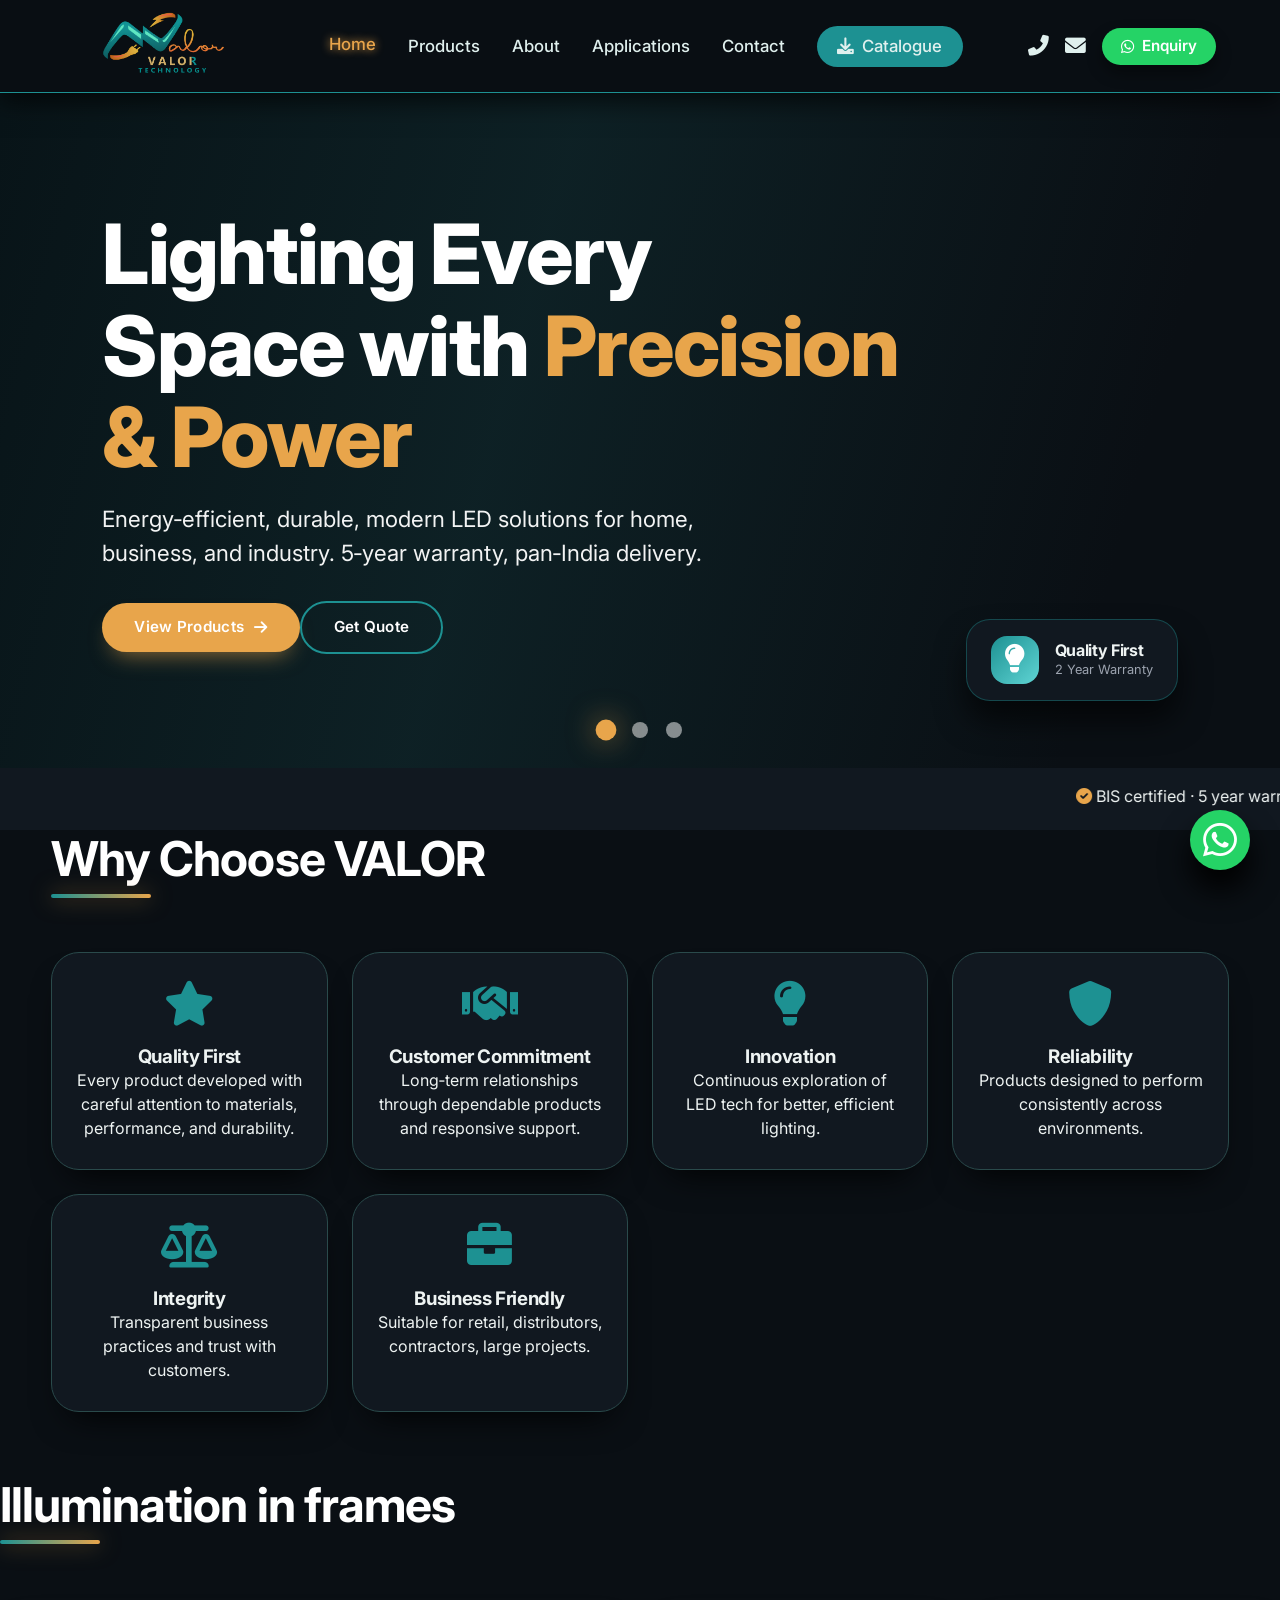
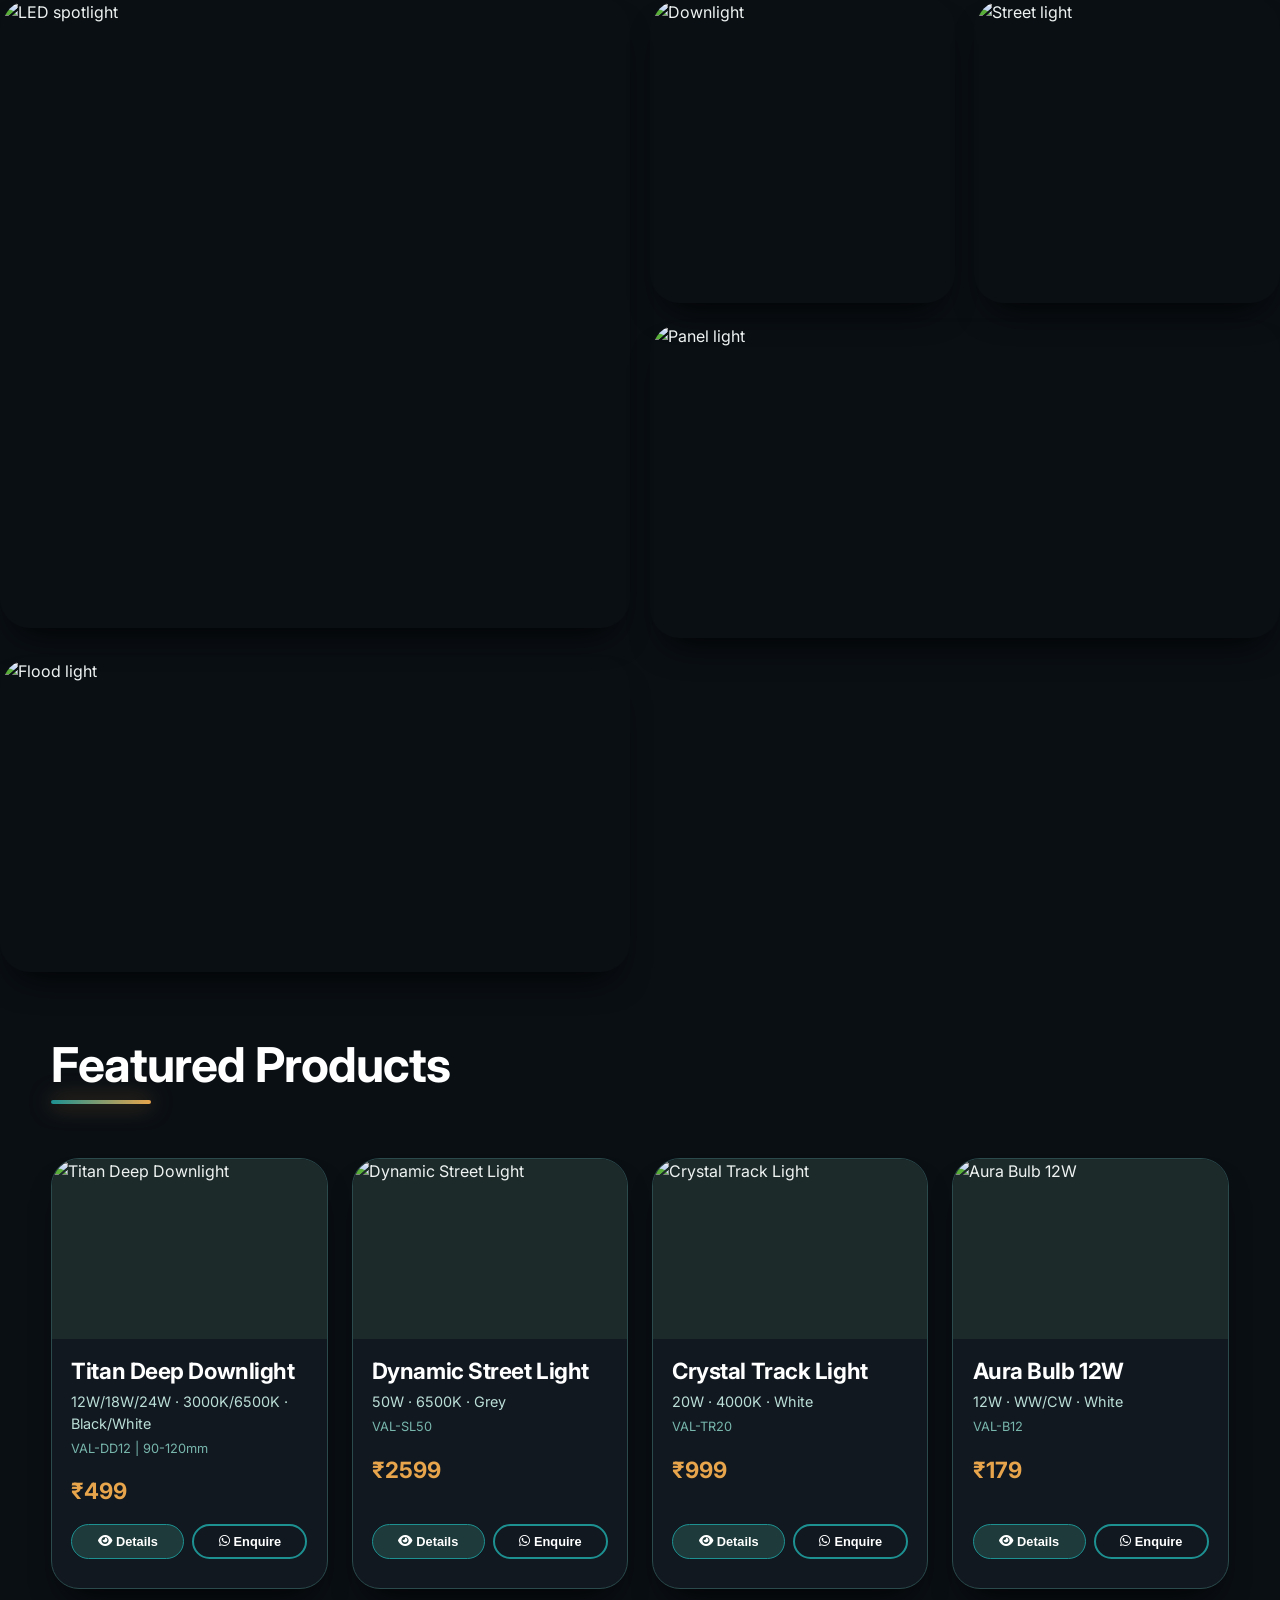
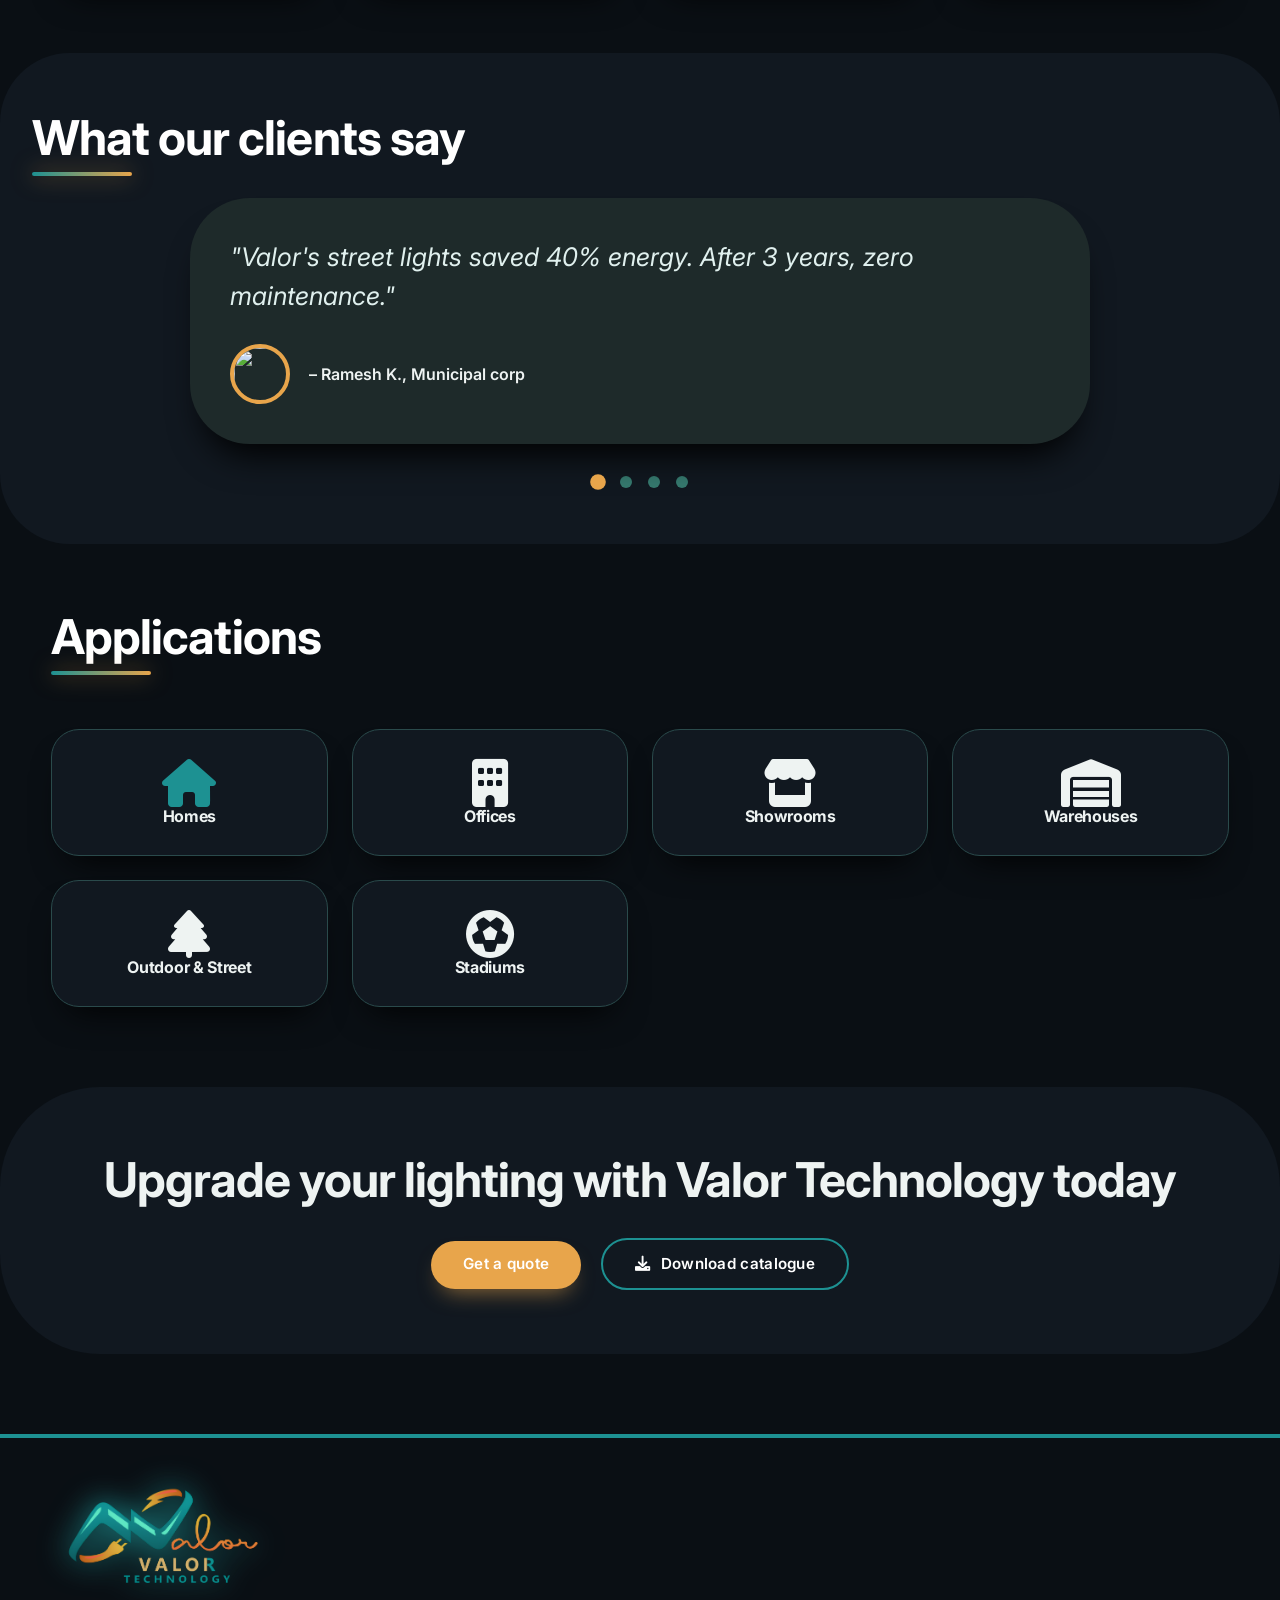
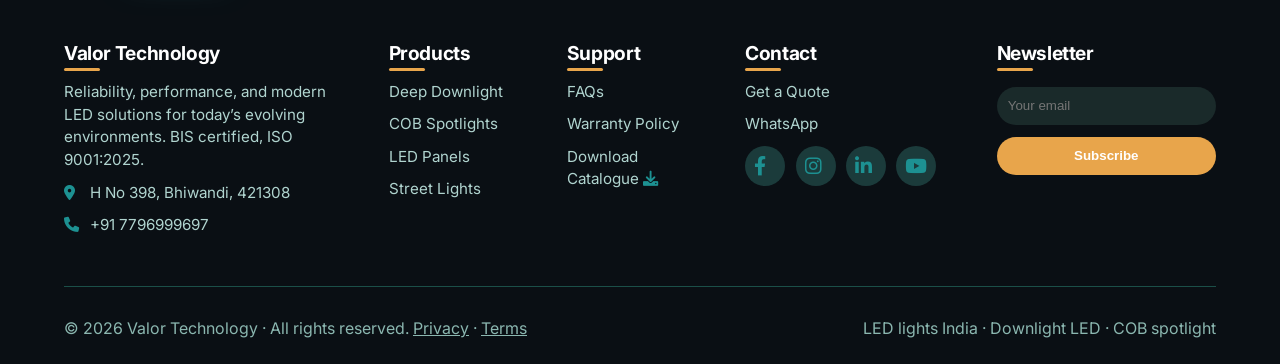
==== index.html @ fc02813a "done changes" ====
<!DOCTYPE html>
<html lang="en">

<head>
    <meta charset="UTF-8">
    <meta name="viewport" content="width=device-width, initial-scale=1.0, maximum-scale=5.0, user-scalable=yes">
    <title>Valor Technology · precision LED lighting</title>
    <meta name="description"
        content="Valor Technology – reliable LED lights for home, office & industry. BIS certified, 5‑year warranty. B2B supplier Bhiwandi.">
    <meta name="keywords"
        content="LED lights India, downlight LED, COB spotlight India, LED panel light, street light manufacturer, flood light outdoor, LED lighting supplier Bhiwandi">
    <meta name="author" content="Valor Technology">
    <!-- fonts & icons -->
    <link rel="preconnect" href="https://fonts.googleapis.com">
    <link rel="preconnect" href="https://fonts.gstatic.com" crossorigin>
    <link
        href="https://fonts.googleapis.com/css2?family=Inter:ital,opsz,wght@0,14..32,100..900;1,14..32,100..900&family=Syne:wght@400;500;600;700;800&display=swap"
        rel="stylesheet">
    <link rel="stylesheet" href="https://cdnjs.cloudflare.com/ajax/libs/font-awesome/6.0.0-beta3/css/all.min.css">
    <style>
        /* ----- RESET & VARIABLES ----- */
        * {
            margin: 0;
            padding: 0;
            box-sizing: border-box;
        }

        body {
            font-family: 'Inter', 'Syne', sans-serif;
            background-color: #0a0f14;
            color: #eef3f2;
            line-height: 1.5;
            overflow-x: hidden;
            scroll-behavior: smooth;
        }

        :root {
            --primary: #1d9192;
            --accent: #e8a54b;
            --bg-dark: #0a0f14;
            --card-bg: #111820;
            --card-bg-hover: #1e2630;
            --text-light: #eef3f2;
            --glow: 0 0 22px rgba(29, 145, 146, 0.5);
            --glow-orange: 0 0 22px rgba(232, 165, 75, 0.6);
            --transition: 0.3s cubic-bezier(0.2, 0.9, 0.3, 1.1);
            --shadow-lg: 0 20px 35px -18px black;
            --shadow-hover: 0 25px 40px -15px #000000cc;
        }

        .container {
            max-width: 1300px;
            margin: 0 auto;
            padding: 0 4%;
        }

        section {
            padding: 4rem 0;
        }

        h1,
        h2,
        h3,
        h4 {
            font-weight: 700;
            letter-spacing: -0.02em;
            line-height: 1.2;
        }

        .section-title {
            font-size: clamp(2rem, 4.5vw, 3rem);
            color: white;
            margin-bottom: 2rem;
            position: relative;
            display: inline-block;
        }

        .section-title:after {
            content: '';
            position: absolute;
            bottom: -10px;
            left: 0;
            width: 100px;
            height: 4px;
            background: linear-gradient(90deg, var(--primary), var(--accent));
            border-radius: 6px;
            box-shadow: var(--glow-orange);
        }

        .gradient-text {
            background: linear-gradient(135deg, var(--primary) 0%, var(--accent) 100%);
            -webkit-background-clip: text;
            -webkit-text-fill-color: transparent;
            background-clip: text;
        }

        .btn {
            display: inline-flex;
            align-items: center;
            gap: 10px;
            padding: 0.8rem 2rem;
            border-radius: 60px;
            font-weight: 600;
            text-decoration: none;
            transition: var(--transition);
            border: none;
            cursor: pointer;
            font-size: 0.95rem;
            letter-spacing: 0.3px;
        }

        .btn-primary {
            background: var(--accent);
            color: white;
            box-shadow: 0 12px 22px -10px rgba(232, 165, 75, 0.6);
        }

        .btn-primary:hover {
            background: #d68f36;
            transform: translateY(-5px) scale(1.03);
            box-shadow: 0 25px 30px -8px #e8a54b, 0 0 20px #e8a54b;
        }

        .btn-outline {
            background: transparent;
            border: 2px solid var(--primary);
            color: white;
        }

        .btn-outline:hover {
            background: var(--primary);
            color: #0a0f14;
            box-shadow: var(--glow), 0 0 20px var(--primary);
            transform: translateY(-4px) scale(1.02);
        }

        /* ----- NAVBAR (unchanged) ----- */
        .navbar {
            position: sticky;
            top: 0;
            z-index: 100;
            background: rgba(10, 15, 20, 0.97);
            backdrop-filter: blur(12px);
            padding: 0.7rem 5%;
            display: flex;
            align-items: center;
            justify-content: space-between;
            border-bottom: 1px solid #1d9192;
            box-shadow: 0 8px 25px rgba(0, 0, 0, 0.7);
            gap: 1rem;
            flex-wrap: wrap;
        }

        .logo {
            display: flex;
            align-items: center;
            gap: 10px;
            flex-shrink: 0;
        }

        .logo-icon {
            width: 48px;
            height: 48px;
            background: linear-gradient(145deg, var(--primary), #1d6b6b);
            border-radius: 16px;
            display: flex;
            align-items: center;
            justify-content: center;
            font-size: 2rem;
            color: white;
            box-shadow: 0 0 20px #1d9192;
            transition: 0.3s;
        }

        .logo:hover .logo-icon {
            transform: rotate(8deg) scale(1.05);
        }

        .nav-links {
            display: flex;
            gap: 2rem;
            align-items: center;
            flex-wrap: wrap;
        }

        .nav-links a {
            color: #e0f0ee;
            text-decoration: none;
            font-weight: 500;
            transition: 0.2s;
            font-size: 1.05rem;
            white-space: nowrap;
        }

        .nav-links a:hover,
        .nav-links a.active {
            color: var(--accent);
            text-shadow: 0 0 8px #e8a54b;
            transform: translateY(-2px);
        }

        .header-contact {
            display: flex;
            align-items: center;
            gap: 1rem;
        }

        .header-contact a {
            color: #e0f0ee;
            font-size: 1.3rem;
            transition: 0.2s;
            display: inline-flex;
            align-items: center;
            gap: 6px;
            text-decoration: none;
        }

        .header-contact a:hover {
            color: var(--accent);
            transform: scale(1.1);
        }

        .header-contact .wa-btn {
            background: #25D366;
            color: white;
            padding: 0.45rem 1.2rem;
            border-radius: 40px;
            font-size: 0.95rem;
            font-weight: 600;
            gap: 8px;
            box-shadow: 0 8px 15px rgba(0, 0, 0, 0.4);
        }

        .header-contact .wa-btn:hover {
            background: #20b359;
            transform: scale(1.05) translateY(-2px);
            box-shadow: 0 12px 20px #25D36680;
        }

        .mobile-menu {
            display: none;
            font-size: 2rem;
            cursor: pointer;
            color: white;
            transition: 0.2s;
            z-index: 110;
        }

        .mobile-menu:hover {
            color: var(--accent);
            transform: rotate(90deg);
        }

        .download-cat {
            background: var(--primary);
            color: #0a0f14;
            padding: 0.5rem 1.3rem;
            border-radius: 50px;
            font-weight: 600;
            display: inline-flex;
            align-items: center;
            gap: 8px;
            text-decoration: none;
            transition: 0.2s;
            font-size: 0.9rem;
        }

        .download-cat:hover {
            background: var(--accent);
            color: white;
            transform: translateY(-3px) scale(1.02);
            box-shadow: 0 10px 20px #e8a54b;
        }

        @media (max-width: 1100px) {

            .nav-links,
            .header-contact {
                display: none;
            }

            .mobile-menu {
                display: block;
            }

            .nav-links {
                position: fixed;
                top: 75px;
                left: 0;
                width: 100%;
                background: rgba(17, 24, 32, 0.98);
                backdrop-filter: blur(16px);
                flex-direction: column;
                align-items: flex-start;
                padding: 2rem 2rem;
                gap: 1.8rem;
                border-bottom: 2px solid var(--primary);
                box-shadow: 0 20px 30px rgba(0, 0, 0, 0.8);
                transform: translateY(-120%);
                transition: transform 0.4s cubic-bezier(0.2, 0.9, 0.3, 1);
                z-index: 1000;
                display: flex !important;
                visibility: hidden;
            }

            .nav-links.mobile-open {
                transform: translateY(0);
                visibility: visible;
            }

            .nav-links a {
                font-size: 1.4rem;
                font-weight: 600;
                padding: 0.5rem 0;
                width: 100%;
                border-bottom: 1px solid rgba(255, 255, 255, 0.1);
                color: white;
                letter-spacing: -0.01em;
            }

            .nav-links a:last-child {
                border-bottom: none;
            }

            .nav-links a:hover {
                color: var(--accent);
                transform: translateX(10px);
                border-bottom-color: var(--accent);
            }

            .nav-links .download-cat {
                background: var(--accent);
                color: #0a0f14;
                padding: 0.8rem 1.5rem;
                border-radius: 60px;
                font-size: 1.2rem;
                margin-top: 1rem;
                justify-content: center;
                border: none;
            }

            .nav-links .download-cat:hover {
                background: white;
                transform: scale(1.02) translateX(0);
            }

            .nav-links.mobile-open::before {
                content: '';
                position: fixed;
                top: 75px;
                left: 0;
                width: 100%;
                height: 100vh;
                background: rgba(0, 0, 0, 0.5);
                backdrop-filter: blur(3px);
                z-index: -1;
                pointer-events: none;
            }
        }

        /* ----- HERO CAROUSEL (unchanged) ----- */
        .hero-carousel {
            position: relative;
            width: 100%;
            height: 75vh;
            min-height: 550px;
            overflow: hidden;
        }

        .carousel-slide {
            position: absolute;
            inset: 0;
            opacity: 0;
            transition: opacity 1.2s cubic-bezier(0.4, 0, 0.2, 1);
            background-size: cover;
            background-position: center 30%;
            display: flex;
            align-items: center;
            padding: 0 8%;
        }

        .carousel-slide.active-slide {
            opacity: 1;
            z-index: 2;
        }

        .carousel-overlay {
            position: absolute;
            inset: 0;
            background: linear-gradient(105deg, rgba(8, 20, 24, 0.96) 0%, rgba(15, 40, 44, 0.7) 40%, transparent 85%);
            z-index: 1;
        }

        .carousel-content {
            position: relative;
            z-index: 3;
            max-width: 800px;
            color: white;
            animation: fadeUp 1s ease;
        }

        @keyframes fadeUp {
            0% {
                opacity: 0;
                transform: translateY(30px);
            }

            100% {
                opacity: 1;
                transform: translateY(0);
            }
        }

        .carousel-content h1 {
            font-size: clamp(2.8rem, 8vw, 5.2rem);
            font-weight: 800;
            line-height: 1.1;
            margin-bottom: 1.2rem;
        }

        .carousel-content h1 span {
            color: var(--accent);
        }

        .carousel-content p {
            font-size: clamp(1.1rem, 2.2vw, 1.4rem);
            opacity: 0.95;
            margin-bottom: 2rem;
            max-width: 600px;
        }

        .carousel-indicators {
            position: absolute;
            bottom: 30px;
            left: 50%;
            transform: translateX(-50%);
            z-index: 10;
            display: flex;
            gap: 18px;
        }

        .dot {
            width: 16px;
            height: 16px;
            background: rgba(255, 255, 255, 0.5);
            border-radius: 50%;
            cursor: pointer;
            transition: 0.2s;
        }

        .dot:hover {
            background: var(--primary);
            transform: scale(1.2);
        }

        .dot.active-dot {
            background: var(--accent);
            transform: scale(1.3);
            box-shadow: var(--glow-orange);
        }

        .floating-card {
            position: absolute;
            bottom: 10%;
            right: 8%;
            background: #111820;
            border: 1px solid rgba(29, 145, 146, 0.4);
            border-radius: 1.5rem;
            padding: 1rem 1.5rem;
            backdrop-filter: blur(8px);
            box-shadow: 0 20px 30px rgba(0, 0, 0, 0.6);
            z-index: 10;
            animation: float 6s ease-in-out infinite;
            display: flex;
            align-items: center;
            gap: 1rem;
        }

        .floating-card .card-icon {
            width: 3rem;
            height: 3rem;
            background: linear-gradient(to bottom right, #1d9192, #5fd4d4);
            border-radius: 1rem;
            display: flex;
            align-items: center;
            justify-content: center;
            font-size: 1.8rem;
            color: white;
        }

        .floating-card .card-text h4 {
            font-size: 1rem;
        }

        .floating-card .card-text p {
            font-size: 0.8rem;
            color: #9ca3af;
        }

        @keyframes float {

            0%,
            100% {
                transform: translateY(0);
            }

            50% {
                transform: translateY(-10px);
            }
        }

        @media (max-width: 768px) {
            .hero-carousel {
                height: 50vh;
                min-height: 400px;
            }

            .carousel-content h1 {
                font-size: clamp(2.2rem, 6vw, 3.2rem);
            }
        }

        @media (max-width: 480px) {
            .hero-carousel {
                height: 60vh;
                min-height: 400px;
            }

            .carousel-content {
                max-width: 100%;
            }

            .carousel-content p {
                font-size: 1rem;
            }

            .floating-card {
                display: none;
            }
        }

        /* ----- GALLERY SECTION (unchanged) ----- */
        .gallery-section {
            padding: 4rem 0;
        }

        .gallery-grid {
            display: grid;
            grid-template-columns: repeat(4, 1fr);
            gap: 1.2rem;
            margin-top: 2rem;
        }

        .gallery-item {
            border-radius: 30px;
            overflow: hidden;
            aspect-ratio: 1 / 1;
            box-shadow: var(--shadow-lg);
            transition: var(--transition);
            border: 2px solid transparent;
        }

        .gallery-item:hover {
            transform: scale(1.02);
            border-color: var(--primary);
            box-shadow: 0 0 30px var(--primary);
        }

        .gallery-item img {
            width: 100%;
            height: 100%;
            object-fit: cover;
            display: block;
            transition: transform 0.6s;
        }

        .gallery-item:hover img {
            transform: scale(1.1);
        }

        .gallery-item:nth-child(1) {
            grid-column: span 2;
            grid-row: span 2;
            aspect-ratio: 1/1;
        }

        .gallery-item:nth-child(2),
        .gallery-item:nth-child(3) {
            grid-column: span 1;
            grid-row: span 1;
        }

        .gallery-item:nth-child(4) {
            grid-column: span 2;
            grid-row: span 1;
            aspect-ratio: 2/1;
        }

        .gallery-item:nth-child(5) {
            grid-column: span 2;
            grid-row: span 1;
            aspect-ratio: 2/1;
        }

        @media (max-width: 768px) {
            .gallery-grid {
                grid-template-columns: repeat(2, 1fr);
                gap: 1rem;
            }

            .gallery-item {
                grid-column: span 1 !important;
                grid-row: span 1 !important;
                aspect-ratio: 1/1 !important;
            }
        }

        @media (max-width: 480px) {
            .gallery-grid {
                grid-template-columns: 1fr;
            }
        }

        /* ----- CARDS, PRODUCTS (enhanced) ----- */
        .grid-4 {
            display: grid;
            grid-template-columns: repeat(auto-fit, minmax(240px, 1fr));
            gap: 1.5rem;
            margin-top: 2rem;
        }

        .why-card,
        .app-card,
        .review-card {
            background: var(--card-bg);
            border-radius: 28px;
            padding: 1.8rem 1.5rem;
            transition: var(--transition);
            border: 1px solid #2a4a4b;
            box-shadow: var(--shadow-lg);
            backdrop-filter: blur(5px);
            text-align: center;
        }

        .why-card:hover,
        .app-card:hover,
        .review-card:hover {
            transform: translateY(-10px) scale(1.01);
            background: var(--card-bg-hover);
            box-shadow: 0 30px 45px -12px #1d9192cc, 0 0 0 2px var(--primary) inset, 0 0 30px #1d919240;
        }

        .why-card i {
            font-size: 2.8rem;
            color: var(--primary);
            margin-bottom: 1.2rem;
            transition: 0.3s;
        }

        .why-card:hover i {
            color: var(--accent);
            transform: scale(1.1);
        }

        .product-card {
            background: var(--card-bg);
            border-radius: 28px;
            overflow: hidden;
            transition: var(--transition);
            border: 1px solid #2a4a4b;
            box-shadow: var(--shadow-lg);
            display: flex;
            flex-direction: column;
        }

        .product-card:hover {
            transform: translateY(-10px) scale(1.02);
            background: var(--card-bg-hover);
            box-shadow: var(--shadow-hover), 0 0 0 2px var(--primary), 0 0 30px #1d9192;
        }

        .product-img {
            width: 100%;
            height: 180px;
            overflow: hidden;
            background: #1d2a2a;
        }

        .product-img img {
            width: 100%;
            height: 100%;
            object-fit: cover;
            transition: transform 0.6s;
        }

        .product-card:hover .product-img img {
            transform: scale(1.1);
        }

        .product-content {
            padding: 1.2rem 1.2rem 1.8rem;
            display: flex;
            flex-direction: column;
            flex: 1;
        }

        .product-content h3 {
            font-size: 1.4rem;
            margin-bottom: 0.4rem;
            color: white;
        }

        .product-specs {
            color: #bbded7;
            font-size: 0.9rem;
            margin-bottom: 0.3rem;
        }

        .product-code {
            font-size: 0.8rem;
            color: #78b6ac;
            margin-bottom: 0.4rem;
        }

        .price {
            font-weight: 700;
            color: var(--accent);
            font-size: 1.4rem;
            margin: 0.6rem 0 1rem;
        }

        .product-actions {
            display: flex;
            gap: 0.5rem;
            margin-top: auto;
        }

        .details-btn,
        .enquire-btn {
            flex: 1;
            padding: 0.5rem 0.2rem;
            border-radius: 40px;
            font-weight: 600;
            cursor: pointer;
            transition: 0.2s;
            border: none;
            font-size: 0.8rem;
            display: inline-flex;
            align-items: center;
            justify-content: center;
            gap: 4px;
        }

        .details-btn {
            background: #1e3a3a;
            color: white;
            border: 1px solid var(--primary);
        }

        .details-btn:hover {
            background: var(--primary);
            color: #0a0f14;
            transform: scale(1.02);
        }

        .enquire-btn {
            background: transparent;
            border: 2px solid var(--primary);
            color: white;
        }

        .enquire-btn:hover {
            background: var(--primary);
            color: #0a0f14;
            transform: scale(1.02);
        }

        .badge {
            background: #1d3d3d;
            color: white;
            display: inline-block;
            padding: 0.2rem 0.8rem;
            border-radius: 60px;
            font-size: 0.7rem;
            margin-right: 0.3rem;
        }

        .filter-bar {
            display: flex;
            flex-wrap: wrap;
            gap: 0.8rem;
            margin-bottom: 2.5rem;
        }

        .filter-btn {
            background: #1e3a3a;
            border: none;
            color: white;
            padding: 0.5rem 1.6rem;
            border-radius: 60px;
            font-weight: 500;
            cursor: pointer;
            transition: 0.2s;
            font-size: 0.9rem;
        }

        .filter-btn.active,
        .filter-btn:hover {
            background: var(--primary);
            color: #0a0f14;
            transform: translateY(-2px);
            box-shadow: 0 8px 12px #00000050;
        }

        .reviews-section {
            background: #111820;
            border-radius: 70px;
            padding: 3.5rem 2rem;
            margin: 4rem 0;
        }

        .review-carousel {
            max-width: 900px;
            margin: 0 auto;
            position: relative;
        }

        .review-slide {
            display: none;
            background: #1e2a2a;
            border-radius: 60px;
            padding: 2.5rem;
            box-shadow: 0 25px 35px -15px black;
        }

        .review-slide.active-review {
            display: block;
            animation: fadeReview 0.6s;
        }

        @keyframes fadeReview {
            0% {
                opacity: 0;
                transform: scale(0.98);
            }

            100% {
                opacity: 1;
                transform: scale(1);
            }
        }

        .review-text {
            font-size: clamp(1.1rem, 3.5vw, 1.6rem);
            font-style: italic;
            margin-bottom: 1.8rem;
            color: #e0f0ee;
        }

        .reviewer {
            display: flex;
            align-items: center;
            gap: 1.2rem;
            font-weight: 600;
        }

        .reviewer img {
            width: 60px;
            height: 60px;
            border-radius: 50%;
            object-fit: cover;
            border: 4px solid var(--accent);
        }

        .review-dots {
            display: flex;
            gap: 16px;
            justify-content: center;
            margin-top: 2rem;
        }

        .review-dot {
            width: 12px;
            height: 12px;
            background: #367a6f;
            border-radius: 50%;
            cursor: pointer;
            transition: 0.2s;
        }

        .review-dot:hover {
            background: var(--primary);
            transform: scale(1.2);
        }

        .review-dot.active-review-dot {
            background: var(--accent);
            transform: scale(1.3);
        }

        /* ----- REDESIGNED CONTACT PAGE ----- */
        .contact-grid {
            display: grid;
            grid-template-columns: 1fr 1fr;
            gap: 2rem;
            background: linear-gradient(145deg, #111820, #0f151c);
            border-radius: 50px;
            padding: 2.5rem;
            margin-top: 2rem;
            box-shadow: 0 30px 40px -15px black, 0 0 0 1px rgba(29, 145, 146, 0.3);
            border: 1px solid #1d9192;
        }

        .contact-left,
        .contact-right {
            display: flex;
            flex-direction: column;
            gap: 1.5rem;
        }

        .info-modern {
            background: rgba(26, 37, 37, 0.7);
            backdrop-filter: blur(8px);
            border-radius: 36px;
            padding: 1.8rem;
            border: 1px solid #2a4a4b;
            box-shadow: 0 15px 25px -10px black;
            transition: 0.3s;
        }

        .info-modern:hover {
            border-color: var(--accent);
            transform: translateY(-5px);
        }

        .info-modern h3 {
            color: var(--primary);
            font-size: 1.6rem;
            margin-bottom: 1.2rem;
            display: flex;
            align-items: center;
            gap: 0.5rem;
        }

        .info-modern h3 i {
            color: var(--accent);
            font-size: 1.8rem;
        }

        .info-line-modern {
            display: flex;
            align-items: center;
            gap: 0.8rem;
            margin: 1rem 0;
            font-size: 1rem;
            color: #d0e6e2;
        }

        .info-line-modern i {
            width: 36px;
            height: 36px;
            background: #1b3b3b;
            border-radius: 50%;
            display: inline-flex;
            align-items: center;
            justify-content: center;
            color: var(--accent);
            font-size: 1.2rem;
        }

        .business-hours-modern {
            background: rgba(26, 37, 37, 0.7);
            backdrop-filter: blur(8px);
            border-radius: 36px;
            padding: 1.5rem 1.8rem;
            border: 1px solid #2a4a4b;
        }

        .business-hours-modern h4 {
            color: var(--primary);
            margin-bottom: 0.8rem;
            font-size: 1.4rem;
        }

        .map-container-modern {
            border-radius: 36px;
            overflow: hidden;
            height: 220px;
            border: 3px solid var(--primary);
            box-shadow: 0 15px 25px black;
        }

        .map-container-modern iframe {
            width: 100%;
            height: 100%;
            border: 0;
        }

        .social-modern {
            display: flex;
            gap: 0.8rem;
            margin-top: 0.5rem;
            flex-wrap: wrap;
        }

        .social-modern a {
            background: #1b3b3b;
            width: 48px;
            height: 48px;
            border-radius: 50%;
            display: inline-flex;
            align-items: center;
            justify-content: center;
            color: white;
            font-size: 1.5rem;
            transition: 0.3s;
            border: 1px solid transparent;
        }

        .social-modern a:hover {
            background: var(--accent);
            transform: translateY(-6px) rotate(8deg);
            border-color: white;
        }

        .contact-form-modern {
            background: rgba(26, 37, 37, 0.7);
            backdrop-filter: blur(8px);
            border-radius: 36px;
            padding: 2rem;
            border: 1px solid #2a4a4b;
            box-shadow: 0 15px 25px -10px black;
        }

        .contact-form-modern h3 {
            color: var(--accent);
            font-size: 1.8rem;
            margin-bottom: 1.5rem;
        }

        .input-group {
            position: relative;
            margin-bottom: 1.2rem;
        }

        .input-group i {
            position: absolute;
            left: 18px;
            top: 50%;
            transform: translateY(-50%);
            color: var(--primary);
            font-size: 1.1rem;
        }

        .contact-form-modern input,
        .contact-form-modern textarea {
            width: 100%;
            padding: 1rem 1.2rem 1rem 2.8rem;
            border-radius: 60px;
            border: none;
            background: #1a2a2a;
            color: white;
            font-size: 0.95rem;
            transition: 0.2s;
            border: 1px solid transparent;
        }

        .contact-form-modern textarea {
            padding-left: 2.8rem;
            border-radius: 36px;
            resize: vertical;
        }

        .contact-form-modern input:focus,
        .contact-form-modern textarea:focus {
            outline: none;
            border-color: var(--accent);
            background: #233a3a;
            box-shadow: 0 0 15px #e8a54b80;
        }

        .contact-form-modern button {
            background: linear-gradient(145deg, var(--accent), #d68f36);
            color: white;
            border: none;
            padding: 1rem 2rem;
            border-radius: 60px;
            font-weight: 700;
            font-size: 1.1rem;
            cursor: pointer;
            transition: 0.3s;
            width: 100%;
            display: flex;
            align-items: center;
            justify-content: center;
            gap: 10px;
        }

        .contact-form-modern button:hover {
            transform: translateY(-3px) scale(1.02);
            box-shadow: 0 15px 25px #e8a54b;
        }

        @media (max-width: 768px) {
            .contact-grid {
                grid-template-columns: 1fr;
                padding: 1.8rem;
            }
        }

        /* ----- FOOTER (unchanged) ----- */
        .footer {
            background: #0a0f14;
            padding: 3rem 5% 1.5rem;
            margin-top: 4rem;
            border-top: 4px solid var(--primary);
        }

        .footer-logo-row {
            text-align: left;
            margin-bottom: 2.5rem;
        }

        .footer-logo-row img {
            max-width: 200px;
            height: auto;
            filter: drop-shadow(0 0 15px var(--primary));
            transition: 0.3s;
        }

        .footer-logo-row img:hover {
            transform: scale(1.02);
            filter: drop-shadow(0 0 20px var(--accent));
        }

        .footer-grid {
            display: grid;
            grid-template-columns: 2fr 1fr 1fr 1.5fr 1.5fr;
            gap: 2rem;
            margin-bottom: 2.5rem;
        }

        @media (max-width:1200px) {
            .footer-grid {
                grid-template-columns: repeat(3, 1fr);
            }
        }

        @media (max-width:800px) {
            .footer-grid {
                grid-template-columns: repeat(2, 1fr);
            }
        }

        @media (max-width:480px) {
            .footer-grid {
                grid-template-columns: 1fr;
            }
        }

        .footer-col h4 {
            color: white;
            margin-bottom: 1rem;
            font-size: 1.2rem;
            position: relative;
            display: inline-block;
        }

        .footer-col h4::after {
            content: '';
            position: absolute;
            bottom: -6px;
            left: 0;
            width: 36px;
            height: 3px;
            background: var(--accent);
            border-radius: 3px;
        }

        .footer-col p,
        .footer-col a {
            color: #b0d4cf;
            text-decoration: none;
            display: block;
            margin-bottom: 0.6rem;
            transition: 0.2s;
            font-size: 0.95rem;
        }

        .footer-col a:hover {
            color: var(--accent);
            transform: translateX(6px);
        }

        .footer-col i {
            color: var(--primary);
            width: 22px;
        }

        .social-links a {
            background: #1b3b3b;
            width: 40px;
            height: 40px;
            border-radius: 50%;
            display: inline-flex;
            align-items: center;
            justify-content: center;
            color: white;
            font-size: 1.2rem;
            transition: 0.2s;
            margin-right: 0.4rem;
        }

        .social-links a:hover {
            background: var(--accent);
            transform: translateY(-6px) rotate(8deg);
        }

        .newsletter input,
        .newsletter button {
            width: 100%;
            padding: 0.7rem;
            border-radius: 60px;
            border: none;
            margin: 0.4rem 0;
        }

        .newsletter input {
            background: #1a2a2a;
            color: white;
        }

        .newsletter button {
            background: var(--accent);
            color: white;
            font-weight: 600;
            cursor: pointer;
            transition: 0.2s;
        }

        .newsletter button:hover {
            background: #d68f36;
            transform: scale(1.02);
        }

        .footer-bottom {
            border-top: 1px solid #1b4f48;
            padding-top: 1.8rem;
            display: flex;
            flex-wrap: wrap;
            justify-content: space-between;
            color: #8bb7b0;
        }

        @media (max-width: 768px) {
            .footer-bottom {
                flex-direction: column;
                gap: 0.5rem;
                text-align: left;
            }
        }

        /* ----- MODAL, TOAST, LOADER ----- */
        .wa-float {
            position: fixed;
            bottom: 30px;
            right: 30px;
            background: #25D366;
            width: 60px;
            height: 60px;
            border-radius: 50%;
            display: flex;
            align-items: center;
            justify-content: center;
            font-size: 2.4rem;
            color: white;
            box-shadow: 0 20px 30px black;
            z-index: 99;
            transition: 0.3s;
            text-decoration: none;
        }

        .wa-float:hover {
            transform: scale(1.15) rotate(8deg);
            background: #20b359;
            box-shadow: 0 25px 35px #25D366;
        }

        .page {
            display: none;
        }

        .active-page {
            display: block;
        }

        .loader {
            position: fixed;
            inset: 0;
            background: #0a0f14;
            z-index: 999;
            display: flex;
            align-items: center;
            justify-content: center;
            transition: 0.3s;
        }

        .loader.hidden {
            opacity: 0;
            visibility: hidden;
        }

        @keyframes spin {
            to {
                transform: rotate(360deg);
            }
        }

        .modal-overlay {
            position: fixed;
            inset: 0;
            background: rgba(0, 0, 0, 0.85);
            backdrop-filter: blur(10px);
            z-index: 1000;
            display: none;
            align-items: center;
            justify-content: center;
            padding: 1rem;
        }

        .modal-content {
            background: #111820;
            max-width: 700px;
            width: 100%;
            border-radius: 50px;
            padding: 2rem;
            border: 2px solid var(--primary);
            box-shadow: 0 0 50px var(--primary);
            position: relative;
            animation: modalPop 0.3s;
        }

        @keyframes modalPop {
            0% {
                opacity: 0;
                transform: scale(0.9);
            }

            100% {
                opacity: 1;
                transform: scale(1);
            }
        }

        .modal-close {
            position: absolute;
            top: 18px;
            right: 22px;
            font-size: 2rem;
            cursor: pointer;
            color: white;
            transition: 0.2s;
            line-height: 1;
        }

        .modal-close:hover {
            color: var(--accent);
            transform: rotate(90deg);
        }

        .modal-body {
            display: flex;
            gap: 1.8rem;
            flex-wrap: wrap;
        }

        .modal-img {
            flex: 1 1 200px;
        }

        .modal-img img {
            width: 100%;
            border-radius: 26px;
            border: 3px solid var(--accent);
        }

        .modal-info {
            flex: 2 1 280px;
        }

        .modal-info h2 {
            color: var(--primary);
            margin-bottom: 0.8rem;
            font-size: 1.8rem;
        }

        .modal-info p {
            margin: 0.6rem 0;
            font-size: 1rem;
        }

        .modal-info .price-big {
            font-size: 2rem;
            color: var(--accent);
            font-weight: 700;
        }

        .enquire-modal-btn {
            background: var(--accent);
            color: white;
            border: none;
            padding: 0.9rem 1.8rem;
            border-radius: 60px;
            font-weight: 700;
            margin-top: 1.2rem;
            cursor: pointer;
            transition: 0.2s;
            width: 100%;
        }

        .enquire-modal-btn:hover {
            background: #d68f36;
            transform: scale(1.02);
        }

        @media (max-width: 600px) {
            .modal-content {
                padding: 1.5rem;
                border-radius: 36px;
            }

            .modal-body {
                flex-direction: column;
                gap: 1rem;
            }

            .modal-img {
                flex: auto;
                max-width: 240px;
                margin: 0 auto;
            }

            .modal-info h2 {
                font-size: 1.4rem;
            }

            .modal-info p {
                font-size: 0.9rem;
            }

            .price-big {
                font-size: 1.7rem;
            }

            .enquire-modal-btn {
                padding: 0.8rem;
            }

            .modal-close {
                top: 12px;
                right: 16px;
                font-size: 1.8rem;
            }
        }

        .toast {
            position: fixed;
            bottom: 30px;
            left: 50%;
            transform: translateX(-50%);
            background: #1e3030;
            color: white;
            padding: 0.9rem 2.2rem;
            border-radius: 60px;
            border-left: 8px solid var(--accent);
            box-shadow: 0 15px 30px black;
            z-index: 2000;
            font-weight: 500;
            display: none;
            align-items: center;
            gap: 10px;
        }

        .toast.show {
            display: flex;
            animation: toastFade 0.3s;
        }

        @keyframes toastFade {
            from {
                opacity: 0;
                bottom: 20px;
            }

            to {
                opacity: 1;
                bottom: 30px;
            }
        }

        /* ========== ABOUT PAGE ENHANCED MOBILE ========== */
        .about-hero {
            display: flex;
            gap: 2.5rem;
            align-items: center;
            margin-bottom: 3.5rem;
            flex-wrap: wrap;
        }

        .about-hero-text {
            flex: 1;
        }

        .about-hero-text h2 {
            font-size: clamp(2.2rem, 5vw, 3rem);
            line-height: 1.2;
        }

        .about-hero-img {
            flex: 1;
        }

        .about-hero-img img {
            width: 100%;
            border-radius: 50px;
            border: 4px solid var(--primary);
            transition: 0.5s;
        }

        .about-hero-img img:hover {
            transform: scale(1.02);
            border-color: var(--accent);
        }

        .values-grid {
            display: grid;
            grid-template-columns: repeat(auto-fit, minmax(180px, 1fr));
            gap: 1.8rem;
            margin: 2.5rem 0;
        }

        .value-item {
            background: #1a2a2a;
            border-radius: 36px;
            padding: 1.8rem;
            text-align: center;
            transition: 0.3s;
        }

        .value-item:hover {
            transform: translateY(-8px);
            background: #1e3a3a;
            box-shadow: 0 0 30px var(--primary);
        }

        .value-item i {
            font-size: 2.8rem;
            color: var(--accent);
        }

        .team-row {
            display: flex;
            gap: 1.8rem;
            justify-content: center;
            flex-wrap: wrap;
            margin-top: 2.5rem;
        }

        .team-member {
            text-align: center;
        }

        .team-member img {
            width: 140px;
            height: 140px;
            border-radius: 50%;
            border: 5px solid var(--accent);
            transition: 0.3s;
        }

        .team-member:hover img {
            transform: scale(1.05);
            border-color: var(--primary);
        }

        /* ----- about page responsive tweaks ----- */
        @media (max-width: 768px) {
            .about-hero {
                flex-direction: column;
                text-align: center;
            }

            .about-hero-text h2 {
                font-size: 2.2rem;
            }

            .about-hero-text p {
                font-size: 1rem;
            }

            .about-hero-img img {
                max-width: 90%;
                margin: 0 auto;
                border-radius: 40px;
            }

            .values-grid {
                grid-template-columns: repeat(2, 1fr);
                gap: 1rem;
            }

            .value-item {
                padding: 1.2rem;
            }

            .value-item i {
                font-size: 2rem;
            }

            .value-item h4 {
                font-size: 1.1rem;
            }

            /* mission/vision block */
            div[style*="grid-template-columns: 1fr 1fr"] {
                grid-template-columns: 1fr !important;
                gap: 1.5rem;
            }

            /* "Our Approach" grid (3 columns) */
            .grid-4[style*="grid-template-columns:repeat(3,1fr)"] {
                grid-template-columns: 1fr !important;
            }

            /* Industries we serve grid */
            .grid-4 .why-card {
                padding: 1.2rem;
            }

            /* blockquote */
            div[style*="background: #1a2a2a; border-radius: 80px;"] {
                border-radius: 40px !important;
                padding: 1.5rem !important;
            }

            div[style*="background: #1a2a2a; border-radius: 80px;"] p {
                font-size: 1.3rem !important;
            }
        }

        @media (max-width: 480px) {
            .values-grid {
                grid-template-columns: 1fr;
            }

            .about-hero-text h2 {
                font-size: 1.8rem;
            }

            .about-hero-img img {
                border-radius: 30px;
            }

            .value-item {
                padding: 1rem;
            }
        }

        /* global mobile fine‑tuning */
        @media (max-width: 600px) {
            body {
                font-size: 14px;
            }

            .container {
                padding: 0 5%;
            }

            section {
                padding: 2.5rem 0;
            }

            .section-title {
                font-size: 1.8rem;
            }

            .btn {
                padding: 0.6rem 1.4rem;
                font-size: 0.9rem;
            }

            .why-card,
            .app-card {
                padding: 1.2rem;
            }

            .product-img {
                height: 140px;
            }

            .reviews-section {
                border-radius: 40px;
                padding: 2rem 1rem;
            }

            .review-slide {
                padding: 1.5rem;
                border-radius: 40px;
            }
        }
    </style>
</head>

<body>
    <div class="loader" id="loader">
        <div
            style="border:6px solid #1f504a; border-top-color:var(--accent); width:80px; height:80px; border-radius:50%; animation:spin 1s infinite;">
        </div>
    </div>

    <nav class="navbar">
        <div class="logo"><img src="./asset/valor-logo.svg" width="200px" height="70px" alt="Valor" loading="lazy">
        </div>
        <div class="nav-links" id="navLinks">
            <a href="#" data-page="home" class="active">Home</a>
            <a href="#" data-page="products">Products</a>
            <a href="#" data-page="about">About</a>
            <a href="#" data-page="applications">Applications</a>
            <a href="#" data-page="contact">Contact</a>
            <a href="#" class="download-cat" id="downloadCatalogueNav"><i class="fas fa-download"></i> Catalogue</a>
        </div>
        <div class="header-contact">
            <a href="tel:+917796999697"><i class="fas fa-phone-alt"></i></a>
            <a href="mailto:sales@valorindia.com"><i class="fas fa-envelope"></i></a>
            <a href="https://wa.me/917796999697" class="wa-btn" target="_blank"><i class="fab fa-whatsapp"></i>
                Enquiry</a>
        </div>
        <div class="mobile-menu" id="mobileMenuBtn"><i class="fas fa-bars" id="menuIcon"></i></div>
    </nav>

    <div class="toast" id="toast"><i class="fas fa-check-circle" style="color:var(--accent);"></i> <span
            id="toastMsg">Message sent</span></div>

    <!-- HOME PAGE -->
    <div id="home-page" class="page active-page">
        <div class="hero-carousel" id="heroCarousel">
            <div class="carousel-slide active-slide" style="background-image: url('./asset/SLEEK\ 1.jpg');">
                <div class="carousel-overlay"></div>
                <div class="carousel-content">
                    <h1>Lighting Every Space with <span>Precision & Power</span></h1>
                    <p>Energy‑efficient, durable, modern LED solutions for home, business, and industry. 5‑year
                        warranty, pan‑India delivery.</p>
                    <div class="hero-btns"><a href="#" data-page="products" class="btn btn-primary">View Products <i
                                class="fas fa-arrow-right"></i></a><a href="#" data-page="contact"
                            class="btn btn-outline">Get Quote</a></div>
                </div>
            </div>
            <div class="carousel-slide" style="background-image: url('./asset/SLEEK\ 2.jpg');">
                <div class="carousel-overlay"></div>
                <div class="carousel-content">
                    <h1>Street · Flood · <span>Panel lights</span></h1>
                    <p>IP65, 6500K, 200W+, energy efficient.</p><a href="#" data-page="products"
                        class="btn btn-primary">Explore range</a>
                </div>
            </div>
            <div class="carousel-slide" style="background-image: url('./asset/SLEEK\ 3.jpg');">
                <div class="carousel-overlay"></div>
                <div class="carousel-content">
                    <h1>Multi‑color & <span>COB solutions</span></h1>
                    <p>RGB panels · Track lights · Deep downlights.</p><a href="#" data-page="products"
                        class="btn btn-primary">Discover</a>
                </div>
            </div>
            <div class="carousel-indicators"><span class="dot active-dot" data-index="0"></span><span class="dot"
                    data-index="1"></span><span class="dot" data-index="2"></span></div>
            <div class="floating-card">
                <div class="card-icon"><i class="fas fa-lightbulb"></i></div>
                <div class="card-text">
                    <h4>Quality First</h4>
                    <p>2 Year Warranty</p>
                </div>
            </div>
        </div>
        <div style="background:#111820; padding:1rem 0; overflow:hidden;">
            <marquee behavior="scroll" direction="left" scrollamount="8"><i class="fas fa-check-circle"
                    style="color:var(--accent);"></i> BIS certified · 5 year warranty · 130 lm/W · IP65 · Free pan India
                delivery · 10+ years trust · 5000+ projects · ISO 9001:2025</marquee>
        </div>

        <div class="container">
            <h2 class="section-title">Why Choose VALOR</h2>
            <div class="grid-4">
                <div class="why-card"><i class="fas fa-star"></i>
                    <h3>Quality First</h3>
                    <p>Every product developed with careful attention to materials, performance, and durability.</p>
                </div>
                <div class="why-card"><i class="fas fa-handshake"></i>
                    <h3>Customer Commitment</h3>
                    <p>Long‑term relationships through dependable products and responsive support.</p>
                </div>
                <div class="why-card"><i class="fas fa-lightbulb"></i>
                    <h3>Innovation</h3>
                    <p>Continuous exploration of LED tech for better, efficient lighting.</p>
                </div>
                <div class="why-card"><i class="fas fa-shield-alt"></i>
                    <h3>Reliability</h3>
                    <p>Products designed to perform consistently across environments.</p>
                </div>
                <div class="why-card"><i class="fas fa-balance-scale"></i>
                    <h3>Integrity</h3>
                    <p>Transparent business practices and trust with customers.</p>
                </div>
                <div class="why-card"><i class="fas fa-briefcase"></i>
                    <h3>Business Friendly</h3>
                    <p>Suitable for retail, distributors, contractors, large projects.</p>
                </div>
            </div>
        </div>

        <div class="container gallery-section">
            <h2 class="section-title">Illumination in frames</h2>
            <div class="gallery-grid">
                <div class="gallery-item"><img src="./asset/Flood light close-up (800×800 px).jpg" alt="LED spotlight">
                </div>
                <div class="gallery-item"><img src="./asset/Ceiling downlight (400×400 px).jpg" alt="Downlight"></div>
                <div class="gallery-item"><img src="./asset/Street light at dusk (400×400 px).jpg" alt="Street light">
                </div>
                <div class="gallery-item"><img src="./asset/Flood light wide shot (800×400 px).jpg" alt="Panel light"></div>
                <div class="gallery-item"><img src="./asset/Office panel lights (800×400 px).jpg" alt="Flood light"></div>
            </div>
        </div>

        <div class="container">
            <h2 class="section-title">Featured Products</h2>
            <div class="grid-4" id="featuredProducts"></div>
        </div>

        <div class="container reviews-section">
            <h2 class="section-title">What our clients say</h2>
            <div class="review-carousel" id="reviewCarousel">
                <div class="review-slide active-review">
                    <div class="review-text">"Valor's street lights saved 40% energy. After 3 years, zero maintenance."
                    </div>
                    <div class="reviewer"><img src="https://randomuser.me/api/portraits/men/32.jpg" alt=""><span> –
                            Ramesh K., Municipal corp</span></div>
                </div>
                <div class="review-slide">
                    <div class="review-text">"The RGB panels transformed our showroom. Support team went above and
                        beyond."</div>
                    <div class="reviewer"><img src="https://randomuser.me/api/portraits/women/44.jpg" alt=""><span> –
                            Priya S., Interior designer</span></div>
                </div>
                <div class="review-slide">
                    <div class="review-text">"200W flood lights for our stadium – incredible brightness."</div>
                    <div class="reviewer"><img src="https://randomuser.me/api/portraits/men/46.jpg" alt=""><span> –
                            Vikram R., Sports complex</span></div>
                </div>
                <div class="review-slide">
                    <div class="review-text">"Bulk order for 5000 bulbs, delivered on time. Quality consistent."</div>
                    <div class="reviewer"><img src="https://randomuser.me/api/portraits/women/68.jpg" alt=""><span> –
                            Anjali M., Project head</span></div>
                </div>
            </div>
            <div class="review-dots"><span class="review-dot active-review-dot" data-review="0"></span><span
                    class="review-dot" data-review="1"></span><span class="review-dot" data-review="2"></span><span
                    class="review-dot" data-review="3"></span></div>
        </div>

        <div class="container">
            <h2 class="section-title">Applications</h2>
            <div class="grid-4">
                <div class="app-card"><i class="fas fa-home fa-3x" style="color:var(--primary);"></i>
                    <h4>Homes</h4>
                </div>
                <div class="app-card"><i class="fas fa-building fa-3x"></i>
                    <h4>Offices</h4>
                </div>
                <div class="app-card"><i class="fas fa-store fa-3x"></i>
                    <h4>Showrooms</h4>
                </div>
                <div class="app-card"><i class="fas fa-warehouse fa-3x"></i>
                    <h4>Warehouses</h4>
                </div>
                <div class="app-card"><i class="fas fa-tree fa-3x"></i>
                    <h4>Outdoor & Street</h4>
                </div>
                <div class="app-card"><i class="fas fa-futbol fa-3x"></i>
                    <h4>Stadiums</h4>
                </div>
            </div>
        </div>
        <div class="container"
            style="text-align:center; background: #111820; border-radius: 100px; padding: 4rem 2rem; margin: 5rem auto;">
            <h2 style="font-size:clamp(2rem,5vw,3rem);">Upgrade your lighting with Valor Technology today</h2>
            <a href="#" data-page="contact" class="btn btn-primary" style="margin-top:2rem;">Get a quote</a>
            <a href="#" id="downloadCtaHome" class="btn btn-outline" style="margin-left:1rem;"><i
                    class="fas fa-download"></i> Download catalogue</a>
        </div>
    </div>

    <!-- PRODUCTS PAGE -->
    <div id="products-page" class="page container">
        <h2 class="section-title">All products</h2>
        <div class="filter-bar" id="filterBar"></div>
        <div class="grid-4" id="productGrid"></div>
    </div>

    <!-- ABOUT PAGE (fully customized + beautiful mobile) -->
    <div id="about-page" class="page container">
        <section style="padding:4rem 0;">
            <div class="about-hero">
                <div class="about-hero-text">
                    <h2>Reliable lighting <span style="color:var(--accent);">for modern spaces</span></h2>
                    <p style="font-size:1.2rem; margin:1.5rem 0;">At Valor Technology, we focus on delivering reliable
                        and high-performance LED lighting solutions designed for modern spaces. Our products are
                        developed with attention to quality, durability, and efficient performance to meet the everyday
                        needs of homes, businesses, and large-scale projects. With a strong commitment to innovation and
                        consistent product standards, we aim to provide lighting products that combine modern design
                        with dependable functionality. Every product is created to deliver stable performance, long
                        operational life, and value for our customers. At Valor, we believe that the right lighting
                        solution can improve spaces, enhance productivity, and support sustainable energy use. Our goal
                        is to build a brand that customers and partners trust for quality and reliability.</p>
                </div>
                <div class="about-hero-img"><img
                        src="https://images.unsplash.com/photo-1581091226033-d5c48150dbaa?q=80&w=600&auto=format"
                        alt="Valor team"></div>
            </div>

            <div class="grid-4">
                <div class="why-card"><i class="fas fa-trophy"></i>
                    <h3>10+ Years</h3>
                    <p>Industry experience</p>
                </div>
                <div class="why-card"><i class="fas fa-project-diagram"></i>
                    <h3>5000+ Projects</h3>
                    <p>Completed nationwide</p>
                </div>
                <div class="why-card"><i class="fas fa-users"></i>
                    <h3>200+ Clients</h3>
                    <p>Trusted partners</p>
                </div>
                <div class="why-card"><i class="fas fa-certificate"></i>
                    <h3>BIS Certified</h3>
                    <p>Quality assured</p>
                </div>
            </div>

            <div style="display:grid; gap:2rem; margin:3rem 0;">
                <div class="why-card" style="text-align:left;">
                    <h3 style="color:var(--accent);"><i class="fas fa-bullseye"></i> Our Mission</h3>
                    <p style="margin-top:1rem;">Our mission is to deliver dependable and energy-efficient LED lighting
                        solutions that provide consistent performance and long-lasting value. We are committed to
                        developing products that meet modern lighting requirements while maintaining high standards of
                        quality, durability, and customer satisfaction. Through continuous improvement and responsible
                        innovation, we strive to make reliable lighting accessible for homes, businesses, and
                        infrastructure projects.</p>
                </div>
                <div class="why-card" style="text-align:left;">
                    <h3 style="color:var(--accent);"><i class="fas fa-eye"></i> Our Vision</h3>
                    <p style="margin-top:1rem;">Our vision is to become a trusted and recognized name in the LED
                        lighting industry by consistently delivering quality products and dependable performance. We aim
                        to expand our reach across residential, commercial, and industrial markets while building
                        long-term relationships with customers, distributors, and partners. By focusing on innovation,
                        product reliability, and customer trust, we aspire to shape a future where advanced lighting
                        technology supports smarter and more efficient environments.</p>
                </div>
            </div>

            <h3 class="section-title" style="font-size:2rem;">Our Values</h3>
            <div class="values-grid">
                <div class="value-item"><i class="fas fa-check-circle"></i>
                    <h4>Quality First</h4>
                    <p>Rigorous standards in every product</p>
                </div>
                <div class="value-item"><i class="fas fa-smile"></i>
                    <h4>Customer Satisfaction</h4>
                    <p>Responsive and dependable support</p>
                </div>
                <div class="value-item"><i class="fas fa-microchip"></i>
                    <h4>Innovation in Lighting Tech</h4>
                    <p>Continuous R&D for better solutions</p>
                </div>
                <div class="value-item"><i class="fas fa-industry"></i>
                    <h4>Reliable Manufacturing</h4>
                    <p>Consistent quality across batches</p>
                </div>
            </div>

            <h3 class="section-title" style="font-size:2rem; margin-top:3rem;">What We Do</h3>
            <div class="grid-4">
                <div class="app-card"><i class="fas fa-pencil-ruler fa-3x"></i>
                    <h4>LED Product Design</h4>
                </div>
                <div class="app-card"><i class="fas fa-flask fa-3x"></i>
                    <h4>Product Development</h4>
                </div>
                <div class="app-card"><i class="fas fa-building fa-3x"></i>
                    <h4>Commercial Lighting Solutions</h4>
                </div>
                <div class="app-card"><i class="fas fa-truck fa-3x"></i>
                    <h4>Bulk Supply for Projects</h4>
                </div>
            </div>

            <h3 class="section-title" style="font-size:2rem;">Industries We Serve</h3>
            <div class="grid-4">
                <div class="why-card"><i class="fas fa-home"></i>
                    <h4>Residential Buildings</h4>
                </div>
                <div class="why-card"><i class="fas fa-building"></i>
                    <h4>Offices & Commercial</h4>
                </div>
                <div class="why-card"><i class="fas fa-warehouse"></i>
                    <h4>Warehouses & Logistics</h4>
                </div>
                <div class="why-card"><i class="fas fa-store"></i>
                    <h4>Retail & Showrooms</h4>
                </div>
                <div class="why-card"><i class="fas fa-hard-hat"></i>
                    <h4>Construction Projects</h4>
                </div>
                <div class="why-card"><i class="fas fa-road"></i>
                    <h4>Outdoor Infrastructure</h4>
                </div>
            </div>

            <h3 class="section-title" style="font-size:2rem;">Our Approach</h3>
            <div class="grid-4" style="grid-template-columns:repeat(3,1fr);">
                <div class="value-item"><i class="fas fa-pen-fancy"></i>
                    <h4>Thoughtful Design</h4>
                    <p>Practical features & modern aesthetics</p>
                </div>
                <div class="value-item"><i class="fas fa-cogs"></i>
                    <h4>Quality Components</h4>
                    <p>Reliable internals for long life</p>
                </div>
                <div class="value-item"><i class="fas fa-users-cog"></i>
                    <h4>Customer-Focused Solutions</h4>
                    <p>Lighting that meets real needs</p>
                </div>
            </div>

            <div style="background: #1a2a2a; border-radius: 80px; padding: 2.5rem; text-align: center; margin: 3rem 0;">
                <p style="font-size:1.8rem; font-weight:600; color:var(--accent);">Valor Technology represents
                    reliability, performance, and modern lighting solutions designed for today’s evolving environments.
                </p>
            </div>
        </section>
    </div>

    <!-- APPLICATIONS PAGE (images retained) -->
    <div id="applications-page" class="page container">
        <h2 class="section-title">Real‑world applications</h2>
        <div class="grid-4">
            <div class="app-card"><img
                    src="https://images.unsplash.com/photo-1600210491369-e753d80a41f3?w=500&auto=format" alt="home"
                    style="width:100%; height:200px; object-fit:cover; border-radius:30px;">
                <h3>Home interiors</h3>
            </div>
            <div class="app-card"><img
                    src="https://images.unsplash.com/photo-1497366811353-6870744d04b2?w=500&auto=format" alt="office"
                    style="width:100%; height:200px; object-fit:cover; border-radius:30px;">
                <h3>Office lighting</h3>
            </div>
            <div class="app-card"><img
                    src="https://images.unsplash.com/photo-1441984904996-e0b6ba687e04?w=500&auto=format" alt="retail"
                    style="width:100%; height:200px; object-fit:cover; border-radius:30px;">
                <h3>Retail showrooms</h3>
            </div>
            <div class="app-card"><img
                    src="https://images.unsplash.com/photo-1586528116311-ad8dd3c8310d?w=500&auto=format" alt="warehouse"
                    style="width:100%; height:200px; object-fit:cover; border-radius:30px;">
                <h3>Industrial warehouses</h3>
            </div>
            <div class="app-card"><img
                    src="https://images.unsplash.com/photo-1576675784432-9e4b32b36e24?w=500&auto=format" alt="street"
                    style="width:100%; height:200px; object-fit:cover; border-radius:30px;">
                <h3>Street & outdoor</h3>
            </div>
            <div class="app-card"><img
                    src="https://images.unsplash.com/photo-1569511165482-96ecb44dce03?w=500&auto=format" alt="stadium"
                    style="width:100%; height:200px; object-fit:cover; border-radius:30px;">
                <h3>Stadium lighting</h3>
            </div>
        </div>
    </div>

    <!-- CONTACT PAGE (social links updated) -->
    <div id="contact-page" class="page container">
        <h2 class="section-title">Illuminate your inbox</h2>
        <div class="contact-grid">
            <div class="contact-left">
                <div class="info-modern">
                    <h3><i class="fas fa-building"></i>Valor Technology</h3>
                    <div class="info-line-modern"><i class="fas fa-map-marker-alt"></i> H No 398, Near Lords Club,
                        Savanda Village, Bhiwandi – 421308</div>
                    <div class="info-line-modern"><i class="fas fa-envelope"></i> sales@valorindia.com</div>
                    <div class="info-line-modern"><i class="fas fa-phone-alt"></i> +91 7796999697</div>
                </div>
                <div class="business-hours-modern">
                    <h4><i class="fas fa-clock" style="color:var(--accent);"></i> Business hours</h4>
                    <p>Monday – Saturday: 9:00 AM – 7:00 PM</p>
                    <p>Sunday: Closed</p>
                </div>
                <div class="map-container-modern"><iframe
                        src="https://www.google.com/maps?q=H+No+398,+Near+Lords+Club,+Savanda+Village,+Bhiwandi+421308&output=embed"
                        allowfullscreen loading="lazy"></iframe></div>
                <div class="social-modern">
                    <a href="https://facebook.com/profile.php?id=61587270050672" target="_blank"><i
                            class="fab fa-facebook-f"></i></a>
                    <a href="https://instagram.com/valor_technology" target="_blank"><i
                            class="fab fa-instagram"></i></a>
                    <a href="https://linkedin.com/in/valor-technology-ba859b3ab" target="_blank"><i
                            class="fab fa-linkedin-in"></i></a>
                    <a href="https://twitter.com/valorTechnology" target="_blank"><i class="fab fa-x-twitter"></i></a>
                    <a href="https://youtube.com/@ValorTechnology" target="_blank"><i class="fab fa-youtube"></i></a>
                </div>
            </div>
            <div class="contact-right">
                <form class="contact-form-modern" id="contactForm">
                    <h3>Send a message</h3>
                    <div class="input-group"><i class="fas fa-user"></i><input type="text" placeholder="Your full name"
                            required></div>
                    <div class="input-group"><i class="fas fa-envelope"></i><input type="email"
                            placeholder="Email address" required></div>
                    <div class="input-group"><i class="fas fa-phone-alt"></i><input type="tel"
                            placeholder="Phone number"></div>
                    <div class="input-group"><i class="fas fa-pen" style="top:25px; transform:none;"></i><textarea
                            rows="4" placeholder="Tell us about your lighting needs..."></textarea></div>
                    <button type="submit"><i class="fas fa-paper-plane"></i> Send enquiry</button>
                </form>
            </div>
        </div>
    </div>

    <!-- FOOTER (social links updated) -->
    <footer class="footer">
        <div class="footer-logo-row"><img src="./asset/valor-logo.svg" width="220px" height="auto"
                alt="Valor Technology" loading="lazy"></div>
        <div class="footer-grid">
            <div class="footer-col">
                <h4>Valor Technology</h4>
                <p>Reliability, performance, and modern LED solutions for today’s evolving environments. BIS certified,
                    ISO 9001:2025.</p>
                <p><i class="fas fa-map-marker-alt"></i> H No 398, Bhiwandi, 421308</p>
                <p><i class="fas fa-phone"></i> +91 7796999697</p>
            </div>
            <div class="footer-col">
                <h4>Products</h4><a href="#" data-page="products">Deep Downlight</a><a href="#" data-page="products">COB
                    Spotlights</a><a href="#" data-page="products">LED Panels</a><a href="#" data-page="products">Street
                    Lights</a>
            </div>
            <div class="footer-col">
                <h4>Support</h4><a href="#">FAQs</a><a href="#">Warranty Policy</a><a href="#"
                    id="downloadCatalogueFooter">Download Catalogue <i class="fas fa-download"></i></a>
            </div>
            <div class="footer-col">
                <h4>Contact</h4><a href="#" data-page="contact">Get a Quote</a><a
                    href="https://wa.me/917796999697">WhatsApp</a>
                <div class="social-links">
                    <a href="https://facebook.com/profile.php?id=61587270050672" target="_blank"><i
                            class="fab fa-facebook-f"></i></a>
                    <a href="https://instagram.com/valor_technology" target="_blank"><i
                            class="fab fa-instagram"></i></a>
                    <a href="https://linkedin.com/in/valor-technology-ba859b3ab" target="_blank"><i
                            class="fab fa-linkedin-in"></i></a>
                    <a href="https://youtube.com/@ValorTechnology" target="_blank"><i class="fab fa-youtube"></i></a>
                </div>
            </div>
            <div class="footer-col newsletter">
                <h4>Newsletter</h4><input type="email" placeholder="Your email" id="newsletterEmail"><button
                    id="newsletterBtn">Subscribe</button>
            </div>
        </div>
        <div class="footer-bottom">
            <p>© 2026 Valor Technology · All rights reserved. <a href="#" style="color:#8bb7b0;">Privacy</a> · <a
                    href="#" style="color:#8bb7b0;">Terms</a></p>
            <p>LED lights India · Downlight LED · COB spotlight</p>
        </div>
    </footer>

    <!-- MODAL & WHATSAPP FLOAT -->
    <div class="modal-overlay" id="productModal">
        <div class="modal-content"><span class="modal-close" id="modalClose">&times;</span>
            <div class="modal-body" id="modalBody"></div>
        </div>
    </div>
    <a href="https://wa.me/917796999697" class="wa-float" target="_blank"><i class="fab fa-whatsapp"></i></a>

    <script>
        // ================== PRODUCT DATA ==================
        const products = [
            { name: 'Titan Deep Downlight', category: 'Deep Downlight', watts: '12W/18W/24W', cutout: '90-120mm', price: '₹499', cct: '3000K/6500K', body: 'Black/White', code: 'VAL-DD12', img: 'https://images.unsplash.com/photo-1507473885765-e6ed057f782c?w=400&auto=format' },
            { name: 'Round Deep Downlight', category: 'Deep Downlight', watts: '7W', cutout: '75mm', price: '₹399', cct: 'WW/CW', body: 'Black', code: 'VAL-DD07', img: 'https://images.unsplash.com/photo-1513506003901-1e6a229e2d15?w=400&auto=format' },
            { name: 'Orbit COB Lens 3W', category: 'COB Spotlights', watts: '3W', cutout: '50mm', price: '₹249', cct: '3000K', body: 'White', code: 'VAL-COB3', img: 'https://images.unsplash.com/photo-1565814636199-ae8133055c1c?w=400&auto=format' },
            { name: 'Orbit COB Lens 6W', category: 'COB Spotlights', watts: '6W', cutout: '65mm', price: '₹349', cct: '4000K', body: 'Black', code: 'VAL-COB6', img: 'https://images.unsplash.com/photo-1576686586317-4a2bfd56b29d?w=400&auto=format' },
            { name: 'Next Gen Model 1', category: 'COB Spotlights', watts: '7W', cutout: '70mm', price: '₹429', cct: 'WW', body: 'Matt Black', code: 'VAL-NG1', img: 'https://images.unsplash.com/photo-1517991104123-1d56a6e81ed9?w=400&auto=format' },
            { name: 'Sleek Edgelit Panel', category: 'LED Panels', watts: '12W', cutout: '180x180', price: '₹899', cct: '6500K', body: 'White', code: 'VAL-P12', img: 'https://images.unsplash.com/photo-1587574299340-c9b3c0c9b6a0?w=400&auto=format' },
            { name: '3-in-1 CCT Panel', category: 'LED Panels', watts: '15W', cutout: '200mm', price: '₹1199', cct: 'selectable', body: 'Silver', code: 'VAL-P15C', img: 'https://images.unsplash.com/photo-1576675784201-0e142b423d9b?w=400&auto=format' },
            { name: 'Dynamic Street Light', category: 'Street Lights', watts: '50W', price: '₹2599', cct: '6500K', body: 'Grey', code: 'VAL-SL50', img: 'https://images.unsplash.com/photo-1576675784432-9e4b32b36e24?w=400&auto=format' },
            { name: 'Sharp Street Light', category: 'Street Lights', watts: '100W', price: '₹4599', cct: '6500K', body: 'Grey', code: 'VAL-SL100', img: 'https://images.unsplash.com/photo-1605721912196-3e3455fe1602?w=400&auto=format' },
            { name: 'Smart Flood Light 30W', category: 'Flood Lights', watts: '30W', price: '₹1499', cct: '6500K', body: 'Black', code: 'VAL-FL30', img: 'https://images.unsplash.com/photo-1576089172869-4f5f6f315620?w=400&auto=format' },
            { name: 'Smart Flood Light 200W', category: 'Flood Lights', watts: '200W', price: '₹8499', cct: '6500K', body: 'Grey', code: 'VAL-FL200', img: 'https://images.unsplash.com/photo-1576675784432-9e4b32b36e24?w=400&auto=format' },
            { name: 'Crysta Cylinder Spotlight', category: 'Track & Cylinder', watts: '12W', price: '₹699', cct: '3000K', body: 'Black/White', code: 'VAL-TR12', img: 'https://images.unsplash.com/photo-1565814636199-ae8133055c1c?w=400&auto=format' },
            { name: 'Crystal Track Light', category: 'Track & Cylinder', watts: '20W', price: '₹999', cct: '4000K', body: 'White', code: 'VAL-TR20', img: 'https://images.unsplash.com/photo-1517991104123-1d56a6e81ed9?w=400&auto=format' },
            { name: 'Prism RGB Panel', category: 'RGB Panels', watts: '7W+7W', cutout: '52mm', price: '₹1299', cct: 'RGB', body: 'White', code: 'VAL-RGB7', img: 'https://images.unsplash.com/photo-1576089172869-4f5f6f315620?w=400&auto=format' },
            { name: 'Tricolor Conceal Panel', category: 'RGB Panels', watts: '6W+3W', price: '₹999', cct: '3 modes', body: 'Silver', code: 'VAL-RGB6', img: 'https://images.unsplash.com/photo-1565814636199-ae8133055c1c?w=400&auto=format' },
            { name: 'Linear Batten 20W', category: 'Batten & Bulbs', watts: '20W', price: '₹399', cct: '6500K', body: 'White', code: 'VAL-BT20', img: 'https://images.unsplash.com/photo-1576686586317-4a2bfd56b29d?w=400&auto=format' },
            { name: 'Aura Bulb 12W', category: 'Batten & Bulbs', watts: '12W', price: '₹179', cct: 'WW/CW', body: 'White', code: 'VAL-B12', img: 'https://images.unsplash.com/photo-1513506003901-1e6a229e2d15?w=400&auto=format' },
            { name: 'Hammer Bulb 30W', category: 'Batten & Bulbs', watts: '30W', price: '₹399', cct: 'Cool', body: 'Clear', code: 'VAL-HB30', img: 'https://images.unsplash.com/photo-1507473885765-e6ed057f782c?w=400&auto=format' },
            { name: 'Emergency Bulb 9W', category: 'Batten & Bulbs', watts: '9W', price: '₹499', backup: '2hr', body: 'White', code: 'VAL-EM9', img: 'https://images.unsplash.com/photo-1576089172869-4f5f6f315620?w=400&auto=format' }
        ];

        // ================== UTILITIES ==================
        const toast = document.getElementById('toast');
        const toastMsg = document.getElementById('toastMsg');
        function showToast(msg) { toastMsg.innerText = msg; toast.classList.add('show'); setTimeout(() => toast.classList.remove('show'), 3000); }

        function generateWhatsAppMessage(product) {
            return `Hi Valor Technology, I'm interested in *${product.name}* (Code: ${product.code}).\nSpecs: ${product.watts} · ${product.cct || '—'} · ${product.body} · Cutout: ${product.cutout || '—'}.\nPrice: ${product.price}. Please share more details & availability.`;
        }
        function whatsAppEnquiry(product) {
            const msg = encodeURIComponent(generateWhatsAppMessage(product));
            window.open(`https://wa.me/917796999697?text=${msg}`, '_blank');
        }

        function renderProductCard(p, index) {
            return `<div class="product-card"><div class="product-img"><img src="${p.img}" alt="${p.name}" loading="lazy"></div><div class="product-content"><h3>${p.name}</h3><div class="product-specs">${p.watts} · ${p.cct || ''} · ${p.body}</div><div class="product-code">${p.code} ${p.cutout ? '| ' + p.cutout : ''}</div><div class="price">${p.price}</div><div class="product-actions"><button class="details-btn" data-index="${index}"><i class="fas fa-eye"></i> Details</button><button class="enquire-btn" data-index="${index}"><i class="fab fa-whatsapp"></i> Enquire</button></div></div></div>`;
        }

        // ================== MODAL ==================
        const modalOverlay = document.getElementById('productModal');
        const modalBody = document.getElementById('modalBody');
        function showProductModal(product) {
            modalBody.innerHTML = `<div class="modal-img"><img src="${product.img}" alt="${product.name}"></div><div class="modal-info"><h2>${product.name}</h2><p><strong>Code:</strong> ${product.code}</p><p><strong>Category:</strong> ${product.category}</p><p><strong>Wattage:</strong> ${product.watts}</p><p><strong>CCT:</strong> ${product.cct || '—'}</p><p><strong>Body:</strong> ${product.body}</p><p><strong>Cutout:</strong> ${product.cutout || '—'}</p><p class="price-big">${product.price}</p><button class="enquire-modal-btn" id="modalEnquireBtn"><i class="fab fa-whatsapp"></i> Enquire now</button></div>`;
            modalOverlay.style.display = 'flex';
            document.getElementById('modalEnquireBtn').addEventListener('click', () => { whatsAppEnquiry(product); modalOverlay.style.display = 'none'; });
        }
        document.getElementById('modalClose').addEventListener('click', () => modalOverlay.style.display = 'none');
        modalOverlay.addEventListener('click', (e) => { if (e.target === modalOverlay) modalOverlay.style.display = 'none'; });

        function attachDetailListeners() {
            document.querySelectorAll('.details-btn').forEach(btn => {
                btn.removeEventListener('click', window.detailHandler);
                window.detailHandler = (e) => { const idx = e.currentTarget.dataset.index; showProductModal(products[idx]); };
                btn.addEventListener('click', window.detailHandler);
            });
            document.querySelectorAll('.enquire-btn').forEach(btn => {
                btn.removeEventListener('click', window.enquireHandler);
                window.enquireHandler = (e) => { const idx = e.currentTarget.dataset.index; whatsAppEnquiry(products[idx]); };
                btn.addEventListener('click', window.enquireHandler);
            });
        }

        // ================== FILTER ==================
        const filterBar = document.getElementById('filterBar');
        const categories = [...new Set(products.map(p => p.category))];
        filterBar.innerHTML = '<button class="filter-btn active" data-cat="all">All</button>' + categories.map(c => `<button class="filter-btn" data-cat="${c}">${c}</button>`).join('');
        const productGrid = document.getElementById('productGrid');
        function renderProducts(cat) {
            const filtered = cat === 'all' ? products : products.filter(p => p.category === cat);
            productGrid.innerHTML = filtered.map((p, idx) => renderProductCard(p, products.indexOf(p))).join('');
            attachDetailListeners();
        }
        renderProducts('all');
        filterBar.addEventListener('click', (e) => {
            if (!e.target.classList.contains('filter-btn')) return;
            document.querySelectorAll('.filter-btn').forEach(b => b.classList.remove('active'));
            e.target.classList.add('active');
            renderProducts(e.target.dataset.cat);
        });

        // ================== FEATURED ==================
        const featured = products.filter(p => p.name.includes('Titan') || p.name.includes('Dynamic') || p.name.includes('Crystal') || p.name.includes('Aura')).slice(0, 4);
        document.getElementById('featuredProducts').innerHTML = featured.map((p, idx) => renderProductCard(p, products.indexOf(p))).join('');
        attachDetailListeners();

        // ================== PAGE NAVIGATION ==================
        const pages = ['home', 'products', 'about', 'applications', 'contact'];
        document.querySelectorAll('[data-page]').forEach(link => {
            link.addEventListener('click', e => {
                e.preventDefault();
                const page = link.dataset.page;
                pages.forEach(p => document.getElementById(p + '-page').classList.remove('active-page'));
                document.getElementById(page + '-page').classList.add('active-page');
                document.querySelectorAll('.nav-links a').forEach(a => a.classList.remove('active'));
                link.classList.add('active');
                window.scrollTo(0, 0);
                document.getElementById('navLinks').classList.remove('mobile-open');
                document.getElementById('menuIcon').className = 'fas fa-bars';
            });
        });

        // ================== MOBILE MENU TOGGLE ==================
        const mobileBtn = document.getElementById('mobileMenuBtn');
        const menuIcon = document.getElementById('menuIcon');
        const navLinks = document.getElementById('navLinks');
        window.toggleMobile = function () {
            navLinks.classList.toggle('mobile-open');
            menuIcon.className = navLinks.classList.contains('mobile-open') ? 'fas fa-times' : 'fas fa-bars';
        };
        mobileBtn.addEventListener('click', toggleMobile);
        document.addEventListener('click', function (e) {
            if (navLinks.classList.contains('mobile-open') && !navLinks.contains(e.target) && !mobileBtn.contains(e.target)) {
                navLinks.classList.remove('mobile-open');
                menuIcon.className = 'fas fa-bars';
            }
        });
        window.addEventListener('resize', () => { if (window.innerWidth > 1100) { navLinks.classList.remove('mobile-open'); menuIcon.className = 'fas fa-bars'; } });

        // ================== HERO CAROUSEL ==================
        const slides = document.querySelectorAll('.carousel-slide'), dots = document.querySelectorAll('.dot');
        let currentSlide = 0;
        function showSlide(index) { slides.forEach((s, i) => s.classList.toggle('active-slide', i === index)); dots.forEach((d, i) => d.classList.toggle('active-dot', i === index)); }
        function nextSlide() { currentSlide = (currentSlide + 1) % slides.length; showSlide(currentSlide); }
        let carouselInterval = setInterval(nextSlide, 6000);
        dots.forEach((dot, idx) => dot.addEventListener('click', () => { clearInterval(carouselInterval); currentSlide = idx; showSlide(currentSlide); carouselInterval = setInterval(nextSlide, 6000); }));

        // ================== REVIEW CAROUSEL ==================
        const reviewSlides = document.querySelectorAll('.review-slide'), reviewDots = document.querySelectorAll('.review-dot');
        let reviewIndex = 0;
        function showReview(idx) { reviewSlides.forEach((r, i) => r.classList.toggle('active-review', i === idx)); reviewDots.forEach((d, i) => d.classList.toggle('active-review-dot', i === idx)); }
        reviewDots.forEach((dot, idx) => dot.addEventListener('click', () => { reviewIndex = idx; showReview(reviewIndex); }));

        // ================== DOWNLOAD CATALOGUE ==================
        function downloadCatalogue(e) {
            e.preventDefault();
            const link = document.createElement('a');
            link.href = './asset/catalogue.pdf';
            link.download = 'Valor_Technology_Catalogue.pdf';
            document.body.appendChild(link);
            link.click();
            document.body.removeChild(link);
            showToast('Download started');
        }
        document.querySelectorAll('#downloadCatalogueNav, #downloadCtaHome, #downloadCatalogueFooter').forEach(el => { if (el) el.addEventListener('click', downloadCatalogue); });

        // ================== CONTACT FORM ==================
        document.getElementById('contactForm').addEventListener('submit', function (e) {
            e.preventDefault(); showToast('Thank you! We will reply within 24 hours.'); this.reset();
        });

        // ================== NEWSLETTER ==================
        document.getElementById('newsletterBtn').addEventListener('click', function () {
            const email = document.getElementById('newsletterEmail').value;
            if (email) { showToast('Subscribed! (demo)'); document.getElementById('newsletterEmail').value = ''; } else showToast('Enter email');
        });

        // ================== LOADER ==================
        window.addEventListener('load', () => document.getElementById('loader').classList.add('hidden'));
    </script>
</body>

</html>
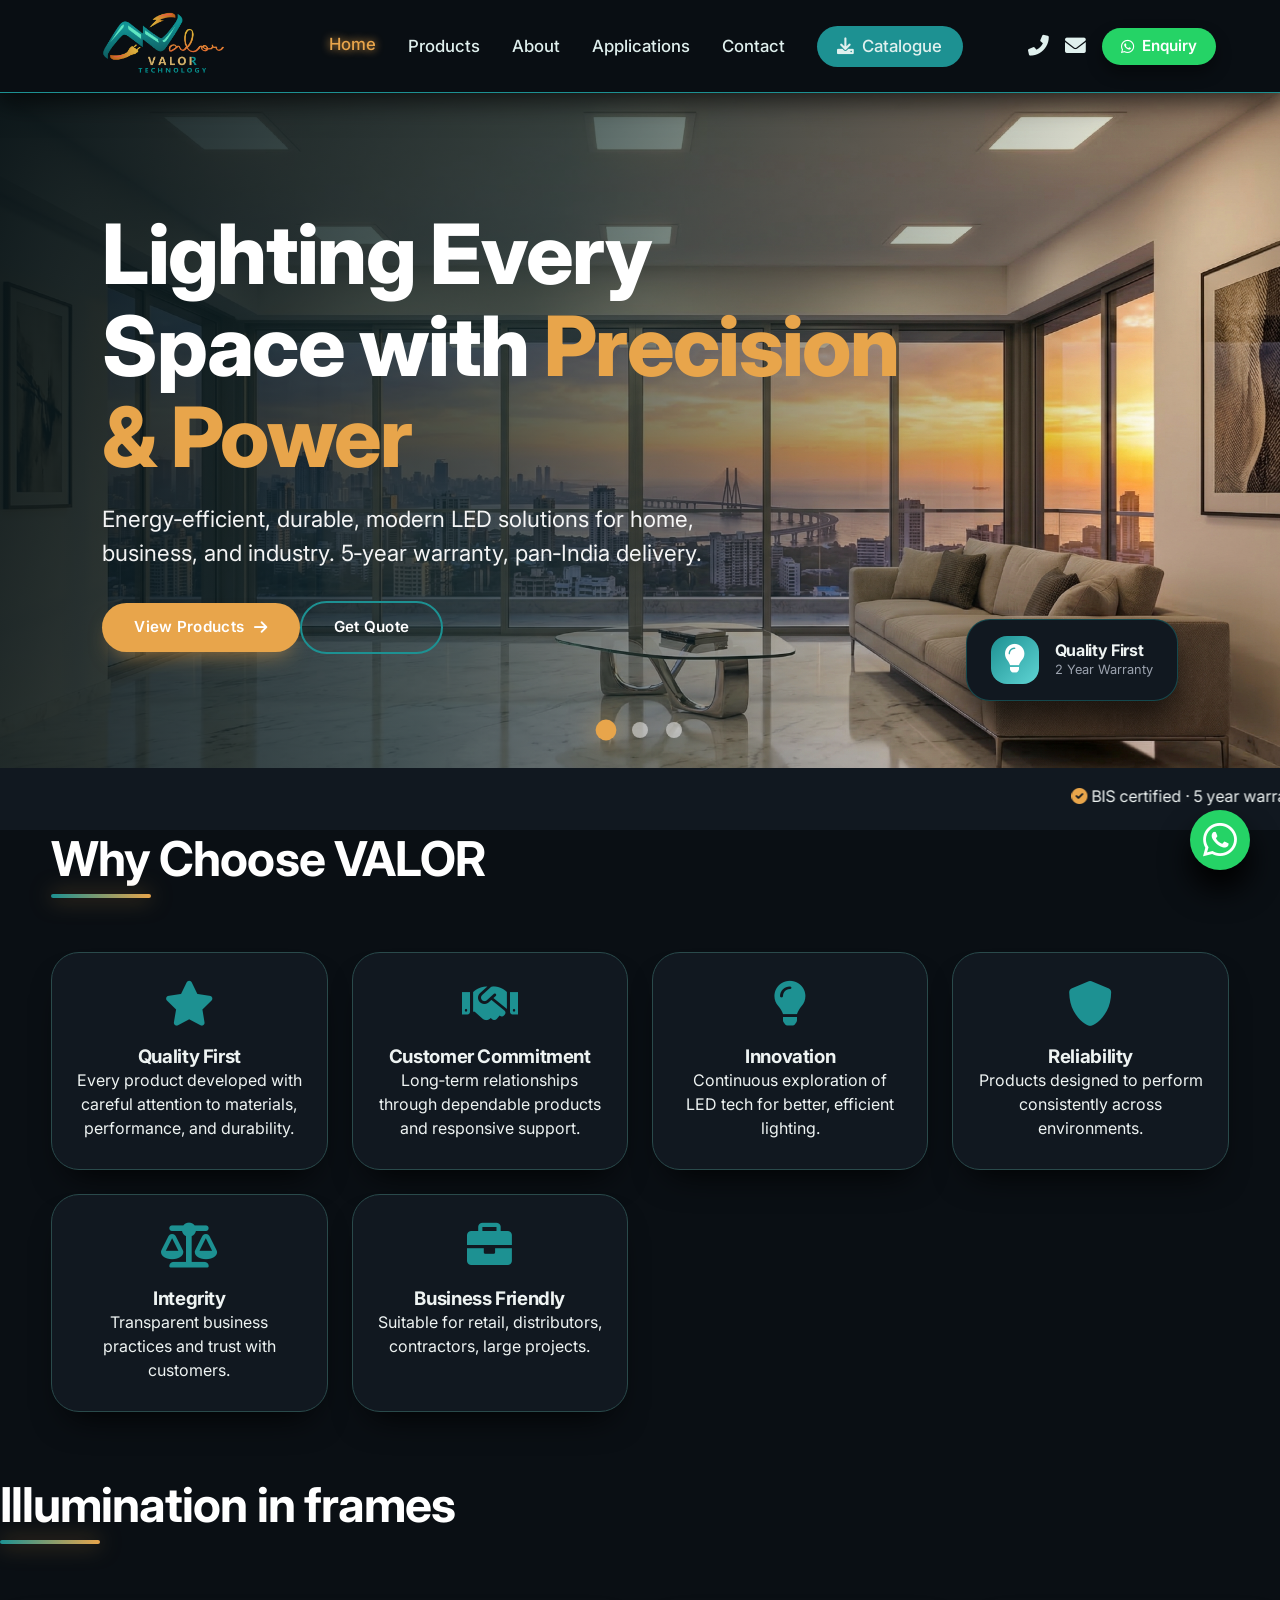
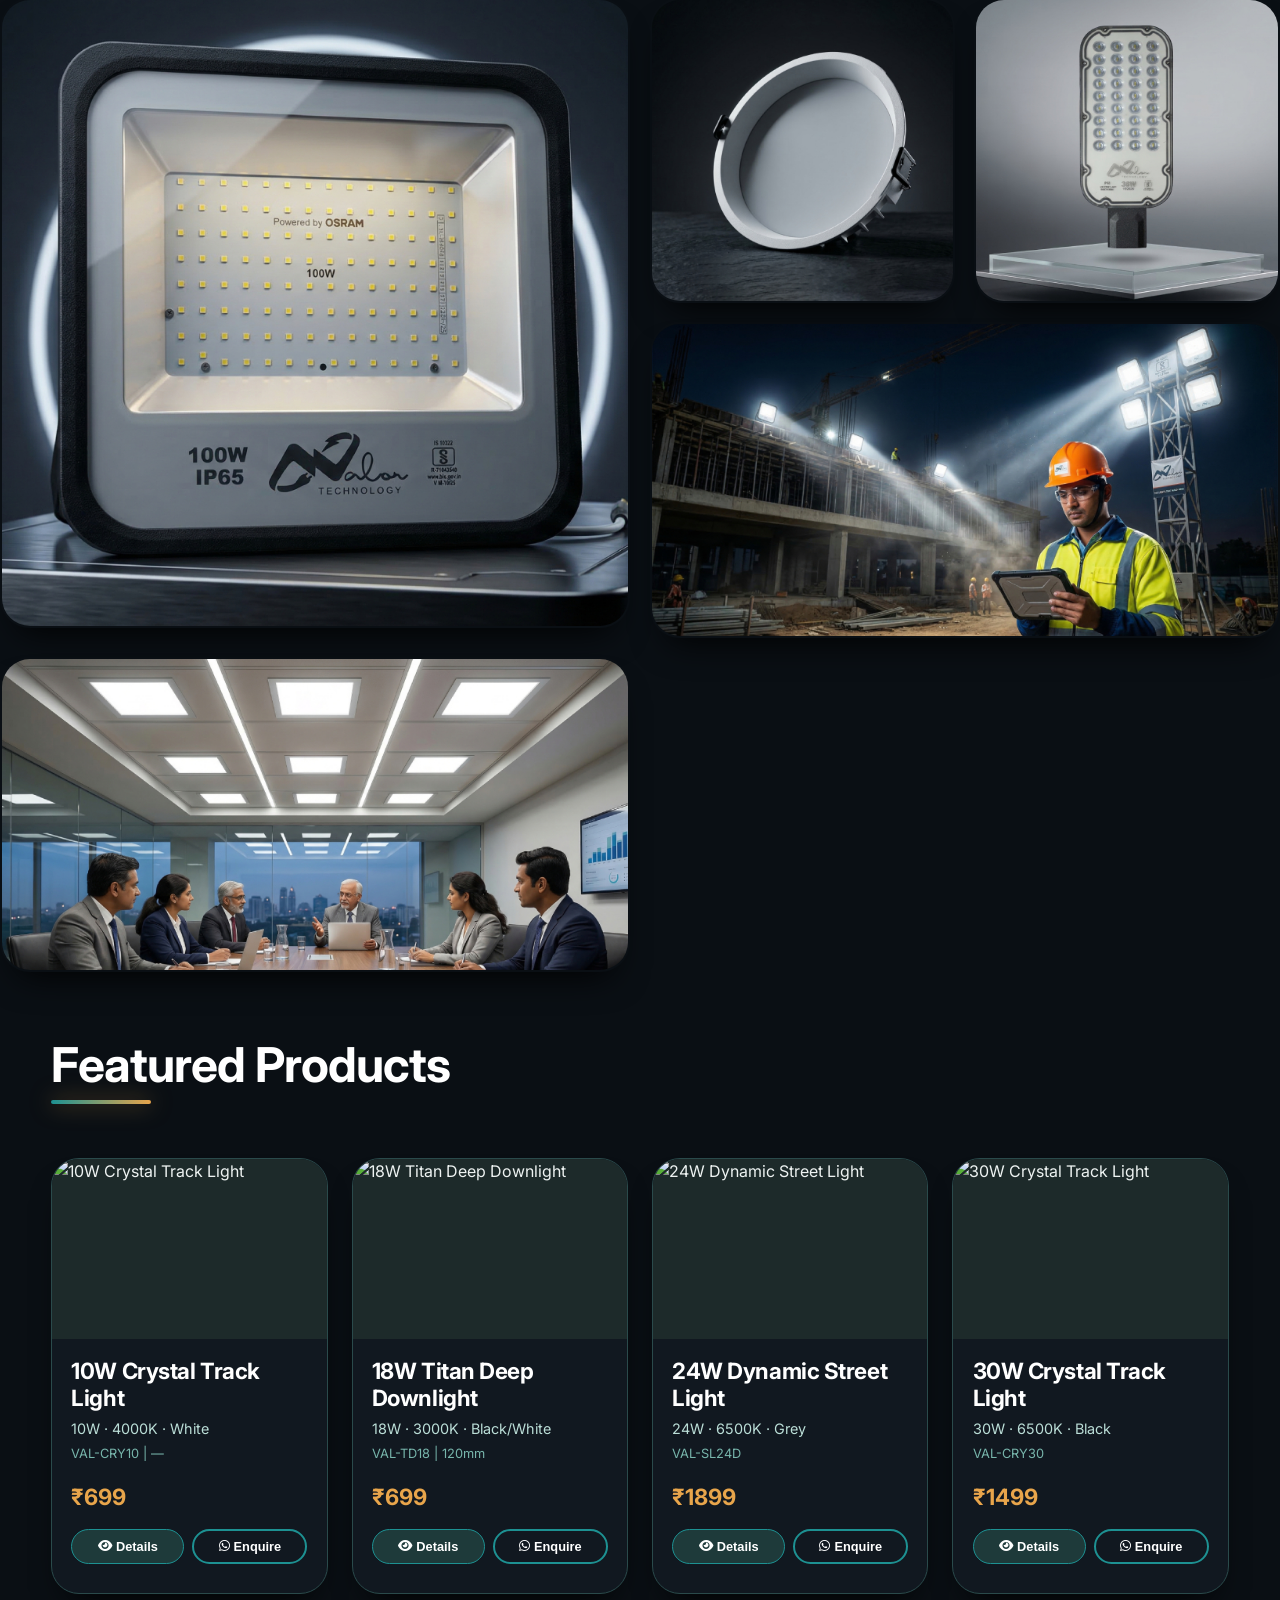
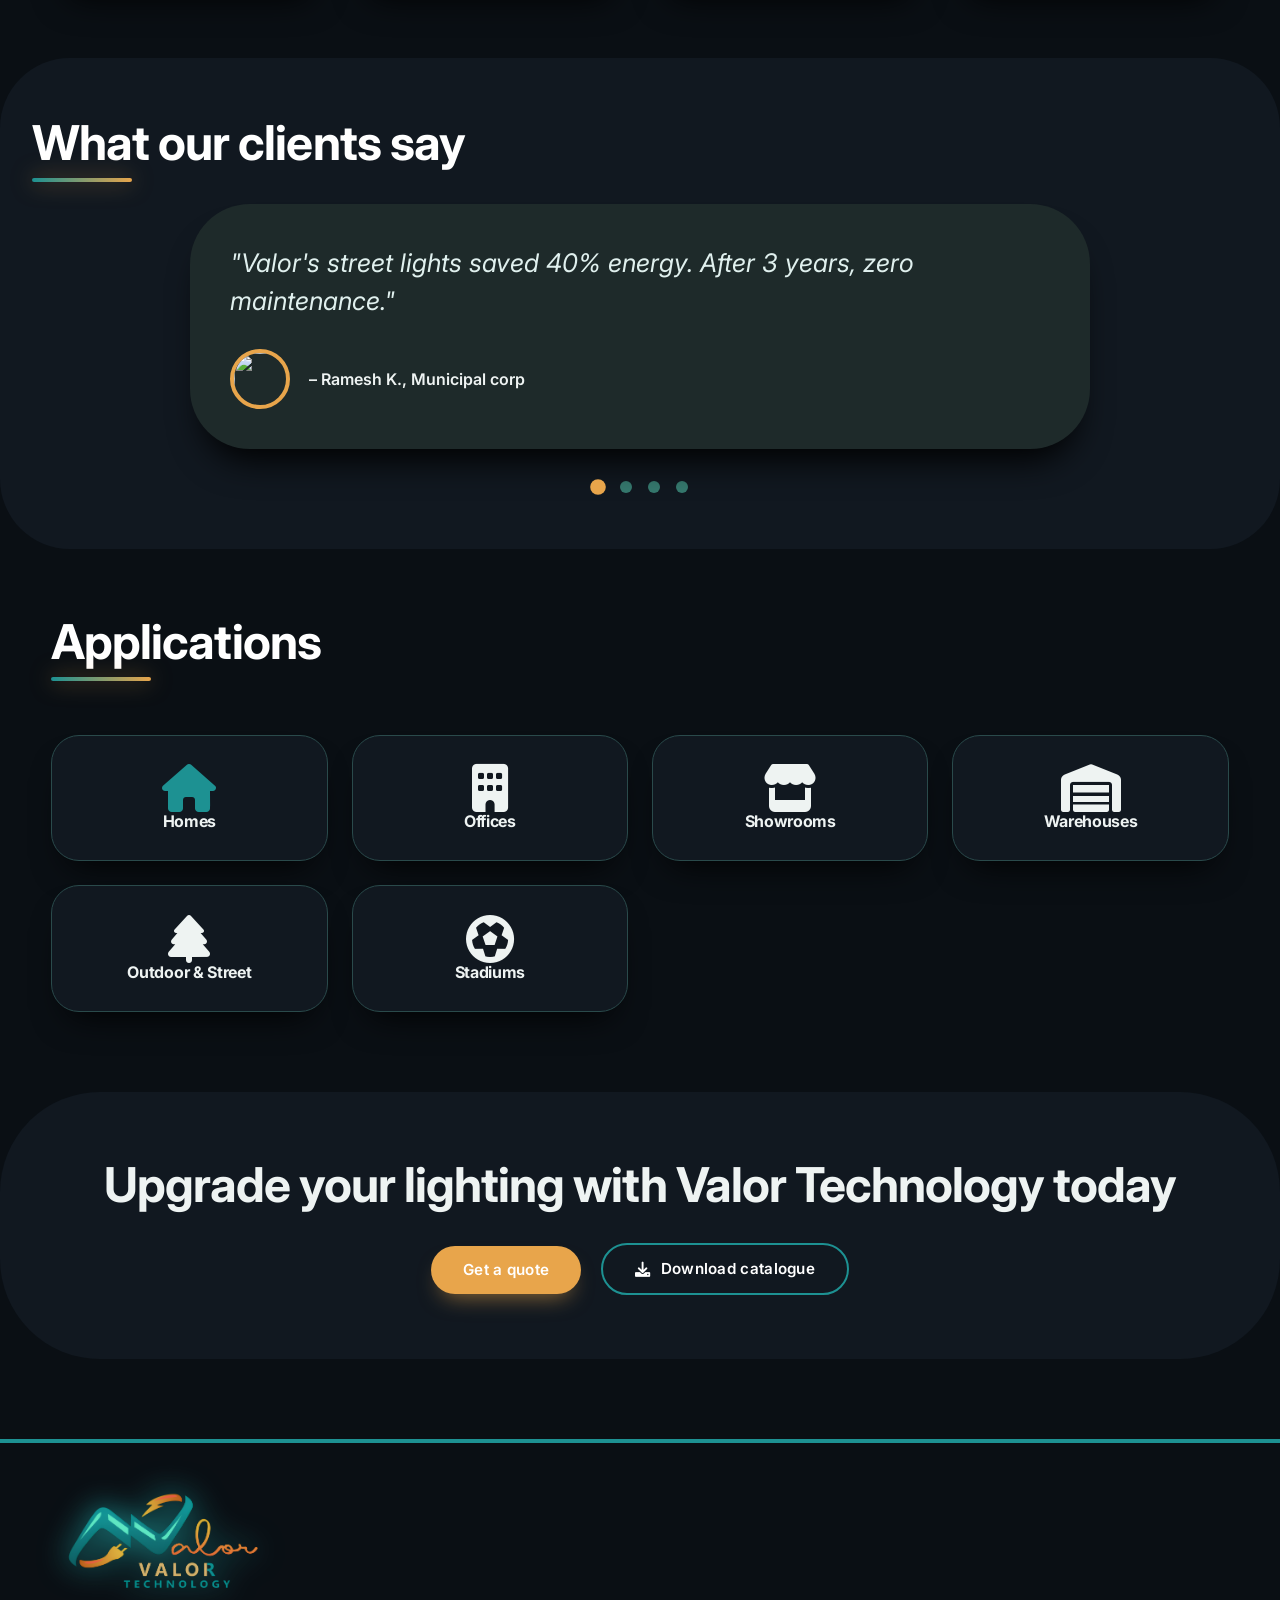
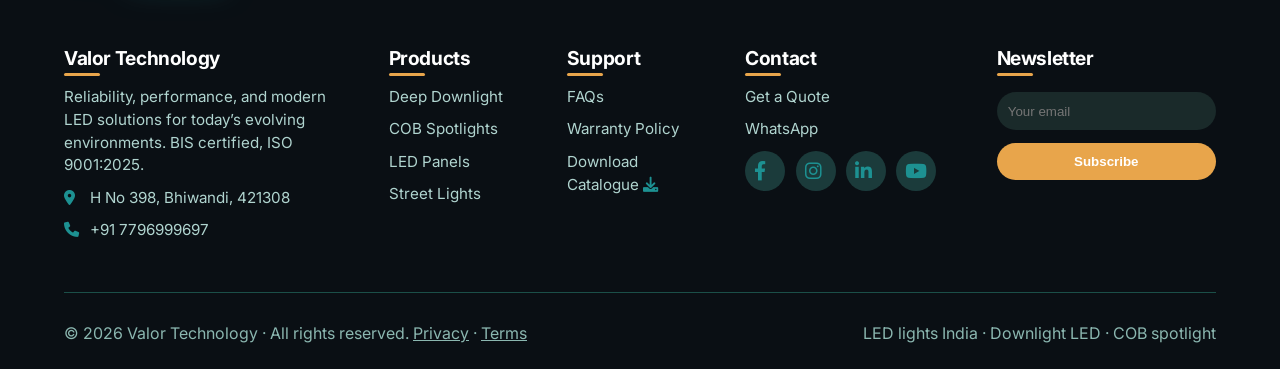
==== commit f576b017: "done chnage" ====
--- a/index.html
+++ b/index.html
@@ -109,6 +109,13 @@
             letter-spacing: 0.3px;
         }
 
+        .btn:disabled {
+            opacity: 0.55;
+            cursor: not-allowed;
+            transform: none;
+            box-shadow: none;
+        }
+
         .btn-primary {
             background: var(--accent);
             color: white;
@@ -679,11 +686,62 @@
             box-shadow: var(--shadow-hover), 0 0 0 2px var(--primary), 0 0 30px #1d9192;
         }
 
+        .product-detail-card {
+            display: grid;
+            grid-template-columns: 1.1fr 0.9fr;
+            gap: 2rem;
+            margin-top: 2rem;
+            align-items: start;
+        }
+
+        .product-detail-card img {
+            width: 100%;
+            border-radius: 30px;
+            display: block;
+            height: auto;
+        }
+
+        .product-detail-info h2 {
+            margin-bottom: 1rem;
+            font-size: clamp(2rem, 3vw, 2.6rem);
+        }
+
+        .product-detail-desc {
+            color: #b8d7d2;
+            margin-bottom: 1rem;
+            line-height: 1.6;
+        }
+
+        .product-detail-specs {
+            margin: 1.5rem 0;
+            display: grid;
+            gap: 1rem;
+        }
+
+        .product-detail-spec {
+            display: flex;
+            justify-content: space-between;
+            gap: 1rem;
+            font-size: 0.95rem;
+            color: #c7e3db;
+        }
+
+        .product-detail-spec strong {
+            color: #eef3f2;
+        }
+
+        @media (max-width: 900px) {
+            .product-detail-card {
+                grid-template-columns: 1fr;
+            }
+        }
+
         .product-img {
             width: 100%;
             height: 180px;
             overflow: hidden;
             background: #1d2a2a;
+            cursor: pointer;
         }
 
         .product-img img {
@@ -1825,8 +1883,10 @@
                 <div class="gallery-item"><img src="./asset/Ceiling downlight (400×400 px).jpg" alt="Downlight"></div>
                 <div class="gallery-item"><img src="./asset/Street light at dusk (400×400 px).jpg" alt="Street light">
                 </div>
-                <div class="gallery-item"><img src="./asset/Flood light wide shot (800×400 px).jpg" alt="Panel light"></div>
-                <div class="gallery-item"><img src="./asset/Office panel lights (800×400 px).jpg" alt="Flood light"></div>
+                <div class="gallery-item"><img src="./asset/Flood light wide shot (800×400 px).jpg" alt="Panel light">
+                </div>
+                <div class="gallery-item"><img src="./asset/Office panel lights (800×400 px).jpg" alt="Flood light">
+                </div>
             </div>
         </div>
 
@@ -1903,6 +1963,15 @@
         <h2 class="section-title">All products</h2>
         <div class="filter-bar" id="filterBar"></div>
         <div class="grid-4" id="productGrid"></div>
+    </div>
+
+    <!-- PRODUCT DETAIL PAGE -->
+    <div id="product-detail-page" class="page container">
+        <div style="display:flex; align-items:center; gap:1rem; flex-wrap:wrap; margin-bottom:2rem;">
+            <button id="pageBackBtn" class="btn btn-outline"><i class="fas fa-arrow-left"></i> Back to products</button>
+            <h2 class="section-title" style="margin:0;">Product details</h2>
+        </div>
+        <div id="productDetailContent"></div>
     </div>
 
     <!-- ABOUT PAGE (fully customized + beautiful mobile) -->
@@ -2190,27 +2259,302 @@
     <script>
         // ================== PRODUCT DATA ==================
         const products = [
-            { name: 'Titan Deep Downlight', category: 'Deep Downlight', watts: '12W/18W/24W', cutout: '90-120mm', price: '₹499', cct: '3000K/6500K', body: 'Black/White', code: 'VAL-DD12', img: 'https://images.unsplash.com/photo-1507473885765-e6ed057f782c?w=400&auto=format' },
-            { name: 'Round Deep Downlight', category: 'Deep Downlight', watts: '7W', cutout: '75mm', price: '₹399', cct: 'WW/CW', body: 'Black', code: 'VAL-DD07', img: 'https://images.unsplash.com/photo-1513506003901-1e6a229e2d15?w=400&auto=format' },
-            { name: 'Orbit COB Lens 3W', category: 'COB Spotlights', watts: '3W', cutout: '50mm', price: '₹249', cct: '3000K', body: 'White', code: 'VAL-COB3', img: 'https://images.unsplash.com/photo-1565814636199-ae8133055c1c?w=400&auto=format' },
-            { name: 'Orbit COB Lens 6W', category: 'COB Spotlights', watts: '6W', cutout: '65mm', price: '₹349', cct: '4000K', body: 'Black', code: 'VAL-COB6', img: 'https://images.unsplash.com/photo-1576686586317-4a2bfd56b29d?w=400&auto=format' },
-            { name: 'Next Gen Model 1', category: 'COB Spotlights', watts: '7W', cutout: '70mm', price: '₹429', cct: 'WW', body: 'Matt Black', code: 'VAL-NG1', img: 'https://images.unsplash.com/photo-1517991104123-1d56a6e81ed9?w=400&auto=format' },
-            { name: 'Sleek Edgelit Panel', category: 'LED Panels', watts: '12W', cutout: '180x180', price: '₹899', cct: '6500K', body: 'White', code: 'VAL-P12', img: 'https://images.unsplash.com/photo-1587574299340-c9b3c0c9b6a0?w=400&auto=format' },
-            { name: '3-in-1 CCT Panel', category: 'LED Panels', watts: '15W', cutout: '200mm', price: '₹1199', cct: 'selectable', body: 'Silver', code: 'VAL-P15C', img: 'https://images.unsplash.com/photo-1576675784201-0e142b423d9b?w=400&auto=format' },
-            { name: 'Dynamic Street Light', category: 'Street Lights', watts: '50W', price: '₹2599', cct: '6500K', body: 'Grey', code: 'VAL-SL50', img: 'https://images.unsplash.com/photo-1576675784432-9e4b32b36e24?w=400&auto=format' },
-            { name: 'Sharp Street Light', category: 'Street Lights', watts: '100W', price: '₹4599', cct: '6500K', body: 'Grey', code: 'VAL-SL100', img: 'https://images.unsplash.com/photo-1605721912196-3e3455fe1602?w=400&auto=format' },
-            { name: 'Smart Flood Light 30W', category: 'Flood Lights', watts: '30W', price: '₹1499', cct: '6500K', body: 'Black', code: 'VAL-FL30', img: 'https://images.unsplash.com/photo-1576089172869-4f5f6f315620?w=400&auto=format' },
-            { name: 'Smart Flood Light 200W', category: 'Flood Lights', watts: '200W', price: '₹8499', cct: '6500K', body: 'Grey', code: 'VAL-FL200', img: 'https://images.unsplash.com/photo-1576675784432-9e4b32b36e24?w=400&auto=format' },
-            { name: 'Crysta Cylinder Spotlight', category: 'Track & Cylinder', watts: '12W', price: '₹699', cct: '3000K', body: 'Black/White', code: 'VAL-TR12', img: 'https://images.unsplash.com/photo-1565814636199-ae8133055c1c?w=400&auto=format' },
-            { name: 'Crystal Track Light', category: 'Track & Cylinder', watts: '20W', price: '₹999', cct: '4000K', body: 'White', code: 'VAL-TR20', img: 'https://images.unsplash.com/photo-1517991104123-1d56a6e81ed9?w=400&auto=format' },
-            { name: 'Prism RGB Panel', category: 'RGB Panels', watts: '7W+7W', cutout: '52mm', price: '₹1299', cct: 'RGB', body: 'White', code: 'VAL-RGB7', img: 'https://images.unsplash.com/photo-1576089172869-4f5f6f315620?w=400&auto=format' },
-            { name: 'Tricolor Conceal Panel', category: 'RGB Panels', watts: '6W+3W', price: '₹999', cct: '3 modes', body: 'Silver', code: 'VAL-RGB6', img: 'https://images.unsplash.com/photo-1565814636199-ae8133055c1c?w=400&auto=format' },
-            { name: 'Linear Batten 20W', category: 'Batten & Bulbs', watts: '20W', price: '₹399', cct: '6500K', body: 'White', code: 'VAL-BT20', img: 'https://images.unsplash.com/photo-1576686586317-4a2bfd56b29d?w=400&auto=format' },
-            { name: 'Aura Bulb 12W', category: 'Batten & Bulbs', watts: '12W', price: '₹179', cct: 'WW/CW', body: 'White', code: 'VAL-B12', img: 'https://images.unsplash.com/photo-1513506003901-1e6a229e2d15?w=400&auto=format' },
-            { name: 'Hammer Bulb 30W', category: 'Batten & Bulbs', watts: '30W', price: '₹399', cct: 'Cool', body: 'Clear', code: 'VAL-HB30', img: 'https://images.unsplash.com/photo-1507473885765-e6ed057f782c?w=400&auto=format' },
-            { name: 'Emergency Bulb 9W', category: 'Batten & Bulbs', watts: '9W', price: '₹499', backup: '2hr', body: 'White', code: 'VAL-EM9', img: 'https://images.unsplash.com/photo-1576089172869-4f5f6f315620?w=400&auto=format' }
+            {
+                name: '6+3 Tricolor Conceal Panel',
+                category: 'RGB Panels',
+                watts: '6W+3W',
+                cutout: '—',
+                price: '₹899',
+                cct: 'Tricolor',
+                body: 'Silver',
+                code: 'VAL-RGB63',
+                img: './asset/product/6+3 TRICOLOR CONCEAL PANEL.jpg'
+            },
+            {
+                name: '7W Crysta Cylinder Spotlight',
+                category: 'COB Spotlights',
+                watts: '7W',
+                cutout: '70mm',
+                price: '₹449',
+                cct: '3000K',
+                body: 'Black',
+                code: 'VAL-CRY7',
+                img: './asset/product/7W CRYSTA CYLINDER SPOTLIGHT.jpg'
+            },
+            {
+                name: '7W Next Gen COB Spotlight M1',
+                category: 'COB Spotlights',
+                watts: '7W',
+                cutout: '70mm',
+                price: '₹429',
+                cct: 'WW',
+                body: 'Matt Black',
+                code: 'VAL-NG7M1',
+                img: './asset/product/7W NEXT GEN COB SPOTLIGHT M1.jpg'
+            },
+            {
+                name: '7W Next Gen COB Spotlight',
+                category: 'COB Spotlights',
+                watts: '7W',
+                cutout: '70mm',
+                price: '₹429',
+                cct: 'WW',
+                body: 'Black',
+                code: 'VAL-NG7',
+                img: './asset/product/7W NEXT GEN COB SPOTLIGHT.jpg'
+            },
+            {
+                name: '10W Crystal Track Light',
+                category: 'Track Lights',
+                watts: '10W',
+                cutout: '—',
+                price: '₹699',
+                cct: '4000K',
+                body: 'White',
+                code: 'VAL-CRY10',
+                img: './asset/product/10W CRYSTAL TRACK LIGHT.jpg'
+            },
+            {
+                name: '12+4 Tricolor Conceal Panel',
+                category: 'RGB Panels',
+                watts: '12W+4W',
+                cutout: '—',
+                price: '₹1199',
+                cct: '3 modes',
+                body: 'Silver',
+                code: 'VAL-RGB124',
+                img: './asset/product/12+4 TRICOLOR CONCEAL PANEL.png'
+            },
+            {
+                name: '12W Crysta Cylinder Spotlight',
+                category: 'COB Spotlights',
+                watts: '12W',
+                cutout: '90mm',
+                price: '₹599',
+                cct: '3000K',
+                body: 'Black/White',
+                code: 'VAL-CRY12',
+                img: './asset/product/12W CRYSTA CYLINDER SPOTLIGHT.jpg'
+            },
+            {
+                name: '12W Next Gen COB M2',
+                category: 'COB Spotlights',
+                watts: '12W',
+                cutout: '90mm',
+                price: '₹649',
+                cct: '3000K',
+                body: 'Black',
+                code: 'VAL-NG12M2',
+                img: './asset/product/12W NEXT GEN COB M2.jpg'
+            },
+            {
+                name: '12W Next Gen COB Spotlight M1',
+                category: 'COB Spotlights',
+                watts: '12W',
+                cutout: '90mm',
+                price: '₹629',
+                cct: 'WW',
+                body: 'Matt Black',
+                code: 'VAL-NG12M1',
+                img: './asset/product/12W NEXT GEN COB SPOTLIGHT M1.jpg'
+            },
+            {
+                name: '15W Vivid Backlit Panel Round',
+                category: 'LED Panels',
+                watts: '15W',
+                cutout: '200mm',
+                price: '₹999',
+                cct: 'Selectable',
+                body: 'White',
+                code: 'VAL-VIV15R',
+                img: './asset/product/15W VIVID BACKLIT PANEL RD.jpg'
+            },
+            {
+                name: '15W Vivid Backlit Panel Square',
+                category: 'LED Panels',
+                watts: '15W',
+                cutout: '200mm',
+                price: '₹999',
+                cct: 'Selectable',
+                body: 'White',
+                code: 'VAL-VIV15S',
+                img: './asset/product/15W VIVID BACKLIT PANEL SQ.jpg'
+            },
+            {
+                name: '18/22W Sleek Panel Round',
+                category: 'LED Panels',
+                watts: '18W/22W',
+                cutout: '200mm',
+                price: '₹1299',
+                cct: '6500K',
+                body: 'White',
+                code: 'VAL-SLEEKRD',
+                img: './asset/product/18&22W SLEEK PANEL RD.jpg'
+            },
+            {
+                name: '18/22W Sleek Panel Square',
+                category: 'LED Panels',
+                watts: '18W/22W',
+                cutout: '200mm',
+                price: '₹1299',
+                cct: '6500K',
+                body: 'White',
+                code: 'VAL-SLEEKSQ',
+                img: './asset/product/18&22W SLEEK PANEL SQ.jpg'
+            },
+            {
+                name: '18W Titan Deep Downlight',
+                category: 'Deep Downlight',
+                watts: '18W',
+                cutout: '120mm',
+                price: '₹699',
+                cct: '3000K',
+                body: 'Black/White',
+                code: 'VAL-TD18',
+                img: './asset/product/18W TITAN DEEP DOWNLIGHT.jpg'
+            },
+            {
+                name: '24W Dynamic Street Light',
+                category: 'Street Lights',
+                watts: '24W',
+                price: '₹1899',
+                cct: '6500K',
+                body: 'Grey',
+                code: 'VAL-SL24D',
+                img: './asset/product/24W DYNAMIC STREET LIGHT.jpg'
+            },
+            {
+                name: '24W Sharp Street Light',
+                category: 'Street Lights',
+                watts: '24W',
+                price: '₹1799',
+                cct: '6500K',
+                body: 'Grey',
+                code: 'VAL-SL24S',
+                img: './asset/product/24W SHARP STREET LIGHT.jpg'
+            },
+            {
+                name: '30W Crystal Track Light',
+                category: 'Track Lights',
+                watts: '30W',
+                price: '₹1499',
+                cct: '6500K',
+                body: 'Black',
+                code: 'VAL-CRY30',
+                img: './asset/product/30W CRYSTAL TRACK LIGHT (1).jpg'
+            },
+            {
+                name: '30W Smart Flood Light',
+                category: 'Flood Lights',
+                watts: '30W',
+                price: '₹1599',
+                cct: '6500K',
+                body: 'Grey',
+                code: 'VAL-FL30S',
+                img: './asset/product/30W SMART FLOOD LIGHT.jpg'
+            },
+            {
+                name: '36W Sharp Street Light',
+                category: 'Street Lights',
+                watts: '36W',
+                price: '₹2599',
+                cct: '6500K',
+                body: 'Grey',
+                code: 'VAL-SL36S',
+                img: './asset/product/36W SHARP STREET LIGHT.jpg'
+            },
+            {
+                name: '36W Titan Deep Downlight',
+                category: 'Deep Downlight',
+                watts: '36W',
+                cutout: '150mm',
+                price: '₹999',
+                cct: '3000K',
+                body: 'Black',
+                code: 'VAL-TD36',
+                img: './asset/product/36W TITAN DEEP DOWNLIGHT (1).jpg'
+            },
+            {
+                name: '50W Dynamic Street Light',
+                category: 'Street Lights',
+                watts: '50W',
+                price: '₹2999',
+                cct: '6500K',
+                body: 'Grey',
+                code: 'VAL-SL50D',
+                img: './asset/product/50W DYNAMIC STREET LIGHT.jpg'
+            },
+            {
+                name: '50W Sharp Street Light',
+                category: 'Street Lights',
+                watts: '50W',
+                price: '₹2899',
+                cct: '6500K',
+                body: 'Grey',
+                code: 'VAL-SL50S',
+                img: './asset/product/50W SHARP STREET LIGHT.jpg'
+            },
+            {
+                name: '50W Smart Flood Light',
+                category: 'Flood Lights',
+                watts: '50W',
+                price: '₹2299',
+                cct: '6500K',
+                body: 'Grey',
+                code: 'VAL-FL50S',
+                img: './asset/product/50W SMART FLOOD LIGHT.jpg'
+            },
+            {
+                name: '100W Dynamic Street Light',
+                category: 'Street Lights',
+                watts: '100W',
+                price: '₹4999',
+                cct: '6500K',
+                body: 'Grey',
+                code: 'VAL-SL100D',
+                img: './asset/product/100W DYNAMIC STREET LIGHT.jpg'
+            },
+            {
+                name: '100W Sharp Street Light',
+                category: 'Street Lights',
+                watts: '100W',
+                price: '₹4799',
+                cct: '6500K',
+                body: 'Grey',
+                code: 'VAL-SL100S',
+                img: './asset/product/100W SHARP STREET LIGHT.jpg'
+            },
+            {
+                name: '100W Smart Flood Light',
+                category: 'Flood Lights',
+                watts: '100W',
+                price: '₹3999',
+                cct: '6500K',
+                body: 'Grey',
+                code: 'VAL-FL100S',
+                img: './asset/product/100W SMART FLOOD LIGHT.jpg'
+            },
+            {
+                name: '150W Smart Flood Light',
+                category: 'Flood Lights',
+                watts: '150W',
+                price: '₹6499',
+                cct: '6500K',
+                body: 'Grey',
+                code: 'VAL-FL150S',
+                img: './asset/product/150W SMART FLOOD LIGHT.jpg'
+            },
+            {
+                name: '200W Smart Flood Light',
+                category: 'Flood Lights',
+                watts: '200W',
+                price: '₹7999',
+                cct: '6500K',
+                body: 'Grey',
+                code: 'VAL-FL200S',
+                img: './asset/product/200W SMART FLOOD LIGHT.jpg'
+            }
         ];
-
         // ================== UTILITIES ==================
         const toast = document.getElementById('toast');
         const toastMsg = document.getElementById('toastMsg');
@@ -2225,7 +2569,7 @@
         }
 
         function renderProductCard(p, index) {
-            return `<div class="product-card"><div class="product-img"><img src="${p.img}" alt="${p.name}" loading="lazy"></div><div class="product-content"><h3>${p.name}</h3><div class="product-specs">${p.watts} · ${p.cct || ''} · ${p.body}</div><div class="product-code">${p.code} ${p.cutout ? '| ' + p.cutout : ''}</div><div class="price">${p.price}</div><div class="product-actions"><button class="details-btn" data-index="${index}"><i class="fas fa-eye"></i> Details</button><button class="enquire-btn" data-index="${index}"><i class="fab fa-whatsapp"></i> Enquire</button></div></div></div>`;
+            return `<div class="product-card"><div class="product-img" data-product-index="${index}" title="View product"><img src="${p.img}" alt="${p.name}" loading="lazy"></div><div class="product-content"><h3>${p.name}</h3><div class="product-specs">${p.watts} · ${p.cct || ''} · ${p.body}</div><div class="product-code">${p.code} ${p.cutout ? '| ' + p.cutout : ''}</div><div class="price">${p.price}</div><div class="product-actions"><button class="details-btn" data-index="${index}"><i class="fas fa-eye"></i> Details</button><button class="enquire-btn" data-index="${index}"><i class="fab fa-whatsapp"></i> Enquire</button></div></div></div>`;
         }
 
         // ================== MODAL ==================
@@ -2250,6 +2594,15 @@
                 window.enquireHandler = (e) => { const idx = e.currentTarget.dataset.index; whatsAppEnquiry(products[idx]); };
                 btn.addEventListener('click', window.enquireHandler);
             });
+            document.querySelectorAll('.product-img[data-product-index]').forEach(el => {
+                el.removeEventListener('click', window.imageHandler);
+                window.imageHandler = (e) => {
+                    const idx = e.currentTarget.dataset.productIndex;
+                    const product = products[idx];
+                    if (product) navigateToState({ page: 'product', productCode: product.code }, false);
+                };
+                el.addEventListener('click', window.imageHandler);
+            });
         }
 
         // ================== FILTER ==================
@@ -2275,21 +2628,159 @@
         document.getElementById('featuredProducts').innerHTML = featured.map((p, idx) => renderProductCard(p, products.indexOf(p))).join('');
         attachDetailListeners();
 
-        // ================== PAGE NAVIGATION ==================
+        // ================== ROUTES & NAVIGATION ==================
         const pages = ['home', 'products', 'about', 'applications', 'contact'];
+        const routeConfig = {
+            home: 'home-page',
+            products: 'products-page',
+            about: 'about-page',
+            applications: 'applications-page',
+            contact: 'contact-page',
+            product: 'product-detail-page'
+        };
+
+        const productDetailContent = document.getElementById('productDetailContent');
+        const pageBackBtn = document.getElementById('pageBackBtn');
+        const appHistory = [];
+
+        function hideAllPages() {
+            Object.values(routeConfig).forEach(id => document.getElementById(id).classList.remove('active-page'));
+        }
+
+        function setActiveNav(route) {
+            const activeRoute = route === 'product' ? 'products' : route;
+            document.querySelectorAll('.nav-links a').forEach(a => a.classList.toggle('active', a.dataset.page === activeRoute));
+        }
+
+        function parseRouteFromHash() {
+            const hash = window.location.hash.slice(1);
+            if (!hash) return { page: 'home' };
+            if (hash.startsWith('product-') || hash.startsWith('product/')) {
+                return { page: 'product', productCode: hash.replace(/^product[-\/]/, '') };
+            }
+            if (pages.includes(hash)) return { page: hash };
+            return { page: 'home' };
+        }
+
+        function buildProductDetailHtml(product, hasPrev, hasNext) {
+            return `
+                <div class="product-detail-card">
+                    <div>
+                        <img src="${product.img}" alt="${product.name}" loading="lazy">
+                    </div>
+                    <div class="product-detail-info">
+                        <h2>${product.name}</h2>
+                        <p class="product-code"><strong>Code:</strong> ${product.code}</p>
+                        <p class="product-detail-desc">${product.category} · ${product.watts} · ${product.cct || '—'} · ${product.body}</p>
+                        <div class="product-detail-specs">
+                            <div class="product-detail-spec"><strong>Category</strong><span>${product.category}</span></div>
+                            <div class="product-detail-spec"><strong>Wattage</strong><span>${product.watts}</span></div>
+                            <div class="product-detail-spec"><strong>CCT</strong><span>${product.cct || '—'}</span></div>
+                            <div class="product-detail-spec"><strong>Body</strong><span>${product.body}</span></div>
+                            <div class="product-detail-spec"><strong>Cutout</strong><span>${product.cutout || '—'}</span></div>
+                            <div class="product-detail-spec"><strong>Price</strong><span>${product.price}</span></div>
+                        </div>
+                        <div style="display:flex; gap:0.75rem; flex-wrap:wrap; align-items:center;">
+                            <button class="btn btn-primary" id="productDetailWaBtn"><i class="fab fa-whatsapp"></i> Enquire</button>
+                            <button class="btn btn-outline" id="productDetailBackUiBtn"><i class="fas fa-arrow-left"></i> Back</button>
+                            <button class="btn btn-outline" id="productPrevBtn" ${hasPrev ? '' : 'disabled'}><i class="fas fa-chevron-left"></i> Prev</button>
+                            <button class="btn btn-outline" id="productNextBtn" ${hasNext ? '' : 'disabled'}>Next <i class="fas fa-chevron-right"></i></button>
+                        </div>
+                    </div>
+                </div>`;
+        }
+
+        function showRoute(page, replace = false) {
+            const target = routeConfig[page] || routeConfig.home;
+            hideAllPages();
+            document.getElementById(target).classList.add('active-page');
+            setActiveNav(page);
+            if (replace) {
+                history.replaceState({ page }, '', `#${page}`);
+            } else {
+                history.pushState({ page }, '', `#${page}`);
+            }
+            window.scrollTo(0, 0);
+        }
+
+        function getProductIndex(code) {
+            return products.findIndex(p => p.code === code);
+        }
+
+        function handlePageBack() {
+            if (appHistory.length > 1) {
+                window.history.back();
+                return;
+            }
+            showRoute('products', true);
+        }
+
+        function showProductDetailPage(code, replace = false) {
+            const index = getProductIndex(code);
+            if (index === -1) {
+                showRoute('products', replace);
+                return;
+            }
+            const product = products[index];
+            hideAllPages();
+            document.getElementById(routeConfig.product).classList.add('active-page');
+            setActiveNav('product');
+            productDetailContent.innerHTML = buildProductDetailHtml(product, index > 0, index < products.length - 1);
+            document.getElementById('productDetailWaBtn').addEventListener('click', () => whatsAppEnquiry(product));
+            document.getElementById('productDetailBackUiBtn').addEventListener('click', handlePageBack);
+            const prevBtn = document.getElementById('productPrevBtn');
+            const nextBtn = document.getElementById('productNextBtn');
+            if (prevBtn && index > 0) {
+                prevBtn.addEventListener('click', () => navigateToState({ page: 'product', productCode: products[index - 1].code }, false));
+            }
+            if (nextBtn && index < products.length - 1) {
+                nextBtn.addEventListener('click', () => navigateToState({ page: 'product', productCode: products[index + 1].code }, false));
+            }
+            if (replace) {
+                history.replaceState({ page: 'product', productCode: code }, '', `#product-${code}`);
+            } else {
+                history.pushState({ page: 'product', productCode: code }, '', `#product-${code}`);
+            }
+            window.scrollTo(0, 0);
+        }
+
+        function navigateToState(state, replace = false) {
+            const resolved = state || parseRouteFromHash();
+            if (replace) {
+                if (appHistory.length) {
+                    appHistory[appHistory.length - 1] = resolved;
+                } else {
+                    appHistory.push(resolved);
+                }
+            } else {
+                appHistory.push(resolved);
+            }
+            if (resolved.page === 'product') {
+                showProductDetailPage(resolved.productCode, replace);
+                return;
+            }
+            showRoute(resolved.page, replace);
+        }
+
         document.querySelectorAll('[data-page]').forEach(link => {
             link.addEventListener('click', e => {
                 e.preventDefault();
                 const page = link.dataset.page;
-                pages.forEach(p => document.getElementById(p + '-page').classList.remove('active-page'));
-                document.getElementById(page + '-page').classList.add('active-page');
-                document.querySelectorAll('.nav-links a').forEach(a => a.classList.remove('active'));
-                link.classList.add('active');
-                window.scrollTo(0, 0);
+                navigateToState({ page }, false);
                 document.getElementById('navLinks').classList.remove('mobile-open');
                 document.getElementById('menuIcon').className = 'fas fa-bars';
             });
         });
+
+        pageBackBtn.addEventListener('click', handlePageBack);
+
+        window.addEventListener('popstate', event => {
+            const state = event.state || parseRouteFromHash();
+            navigateToState(state, true);
+        });
+
+        const initialRoute = window.history.state || parseRouteFromHash();
+        navigateToState(initialRoute, true);
 
         // ================== MOBILE MENU TOGGLE ==================
         const mobileBtn = document.getElementById('mobileMenuBtn');
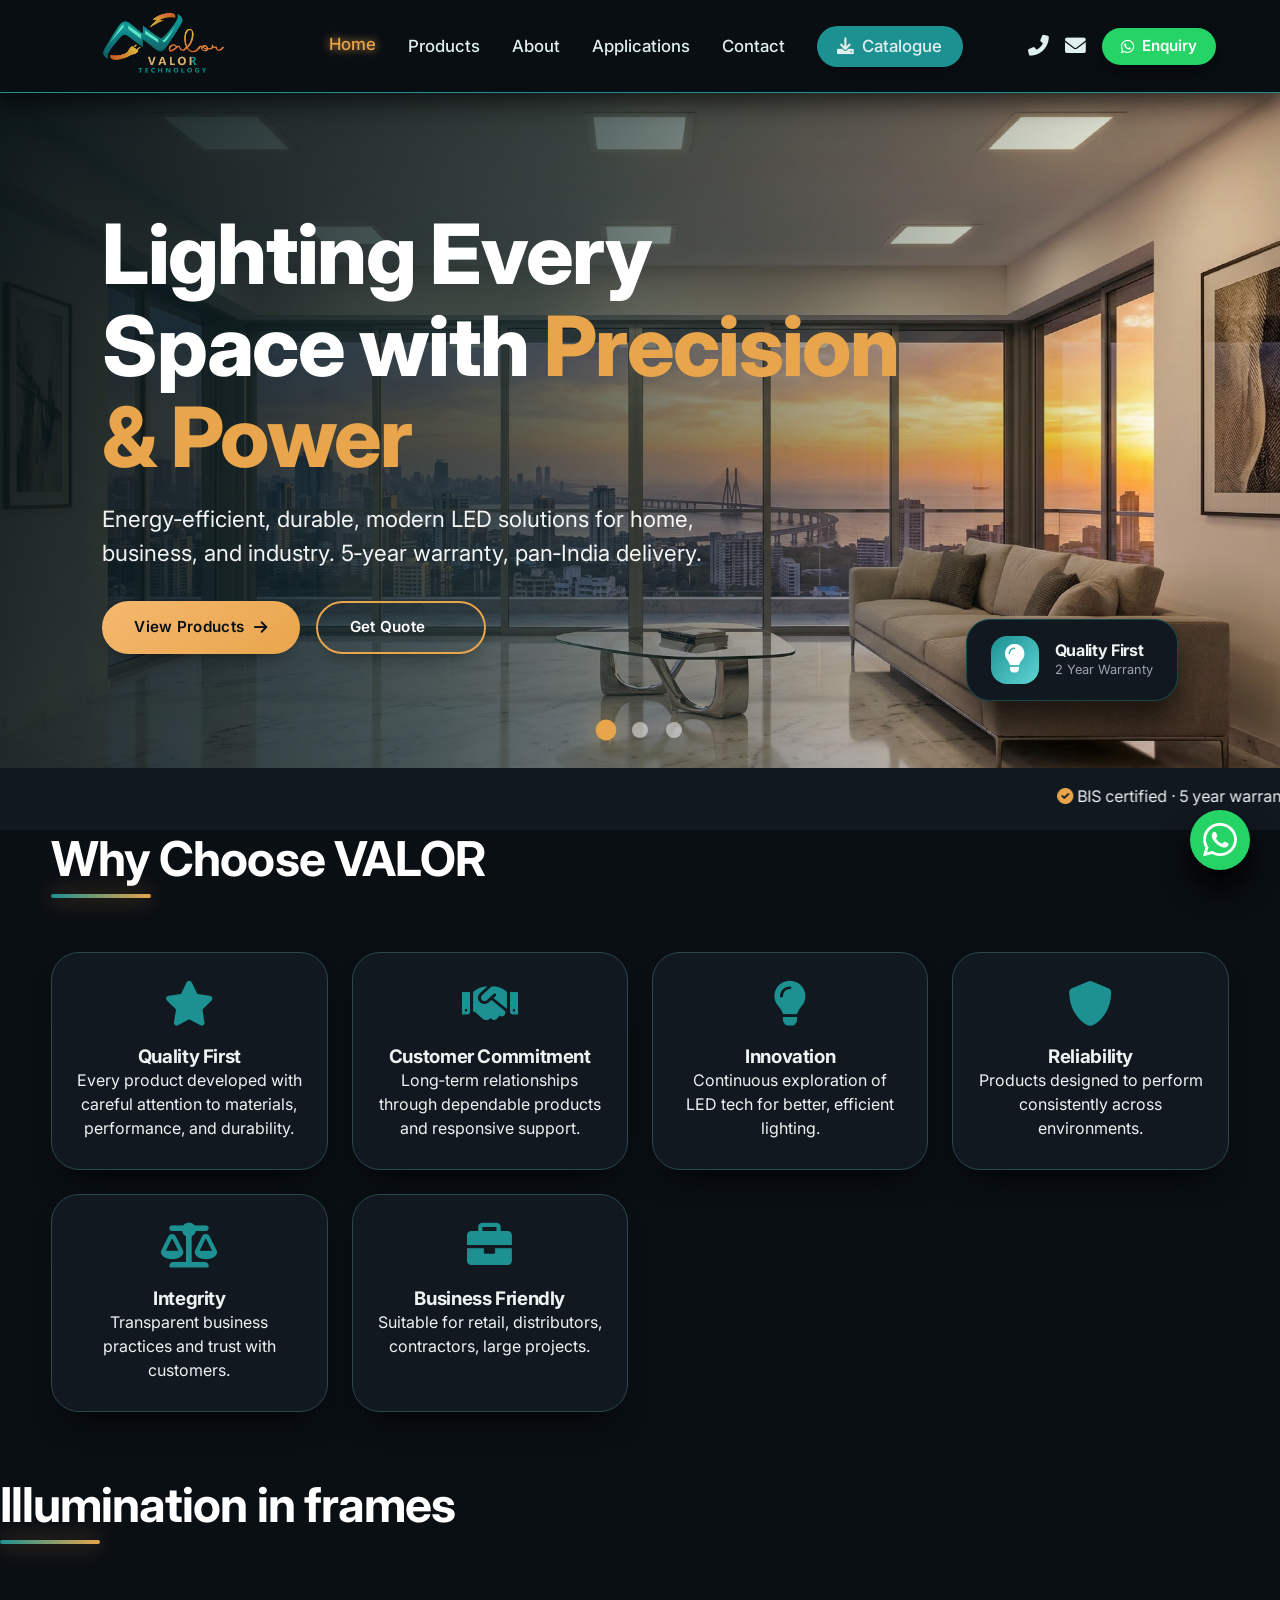
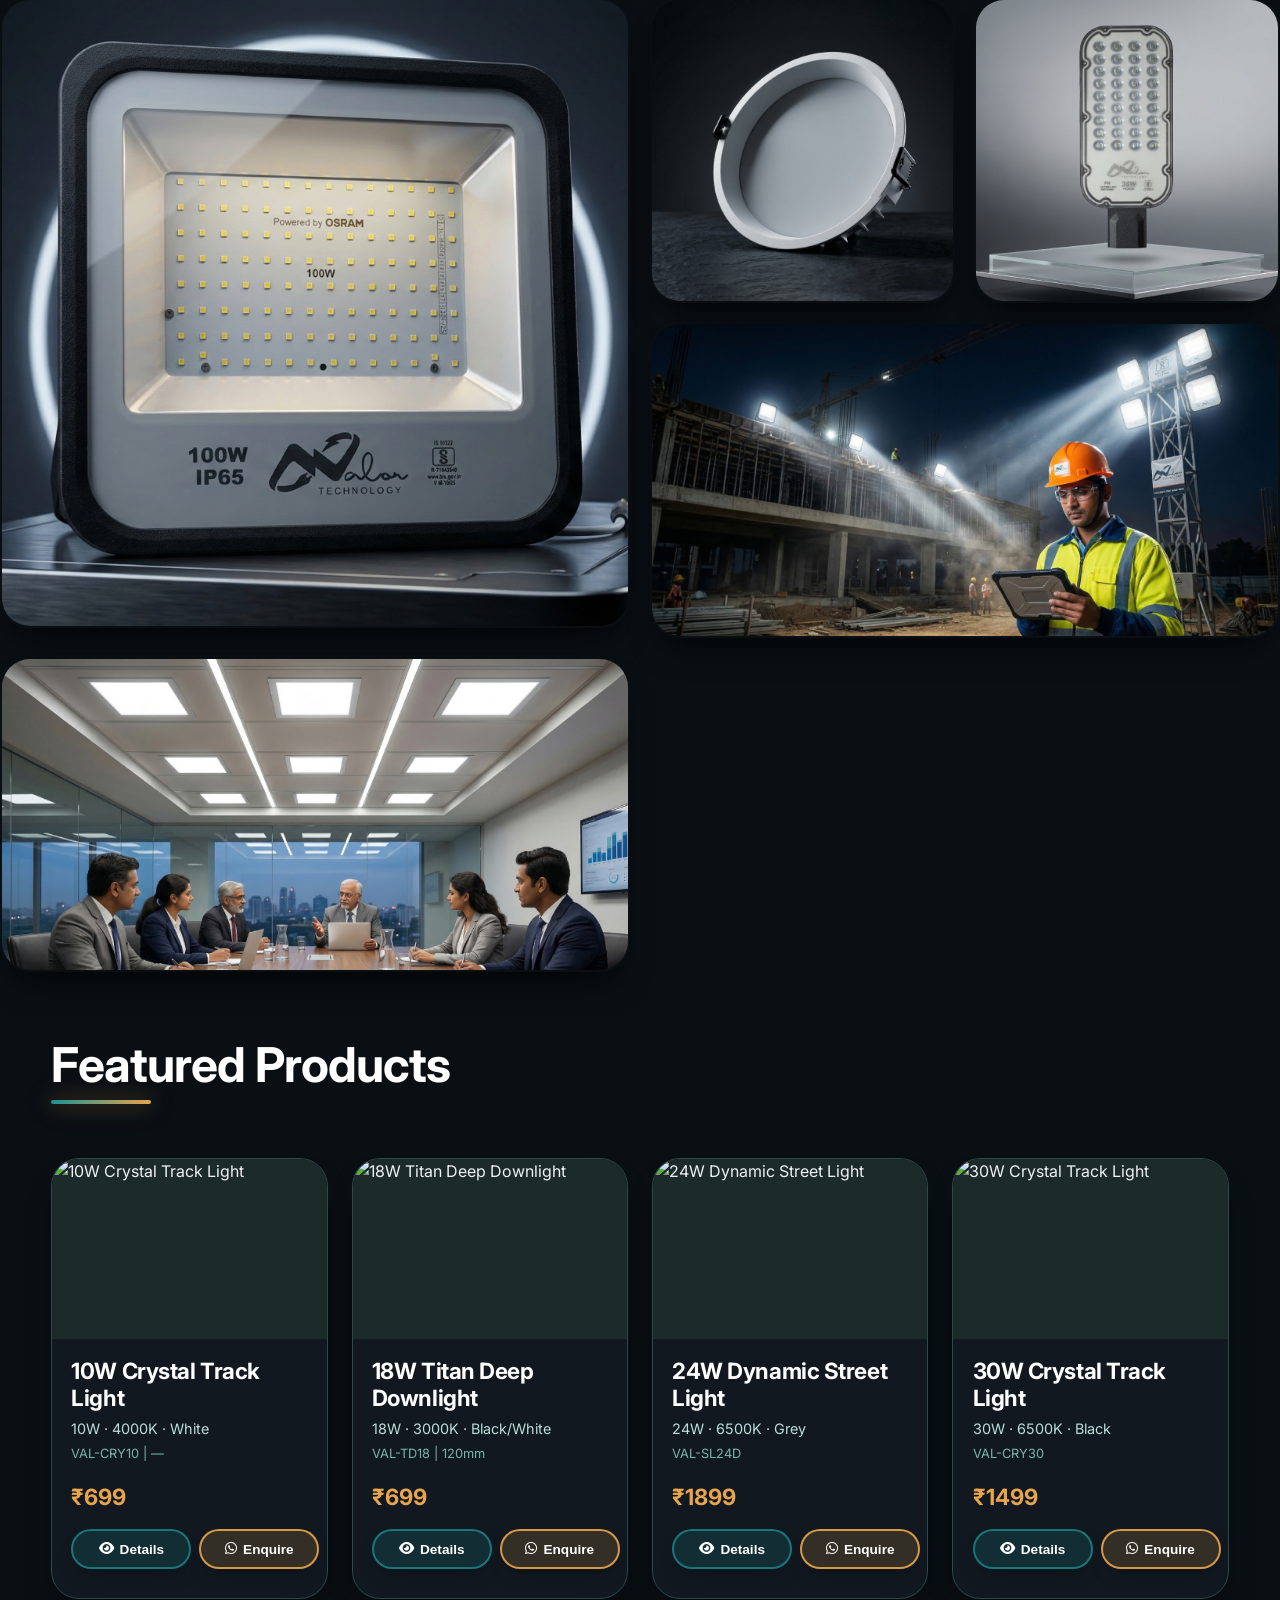
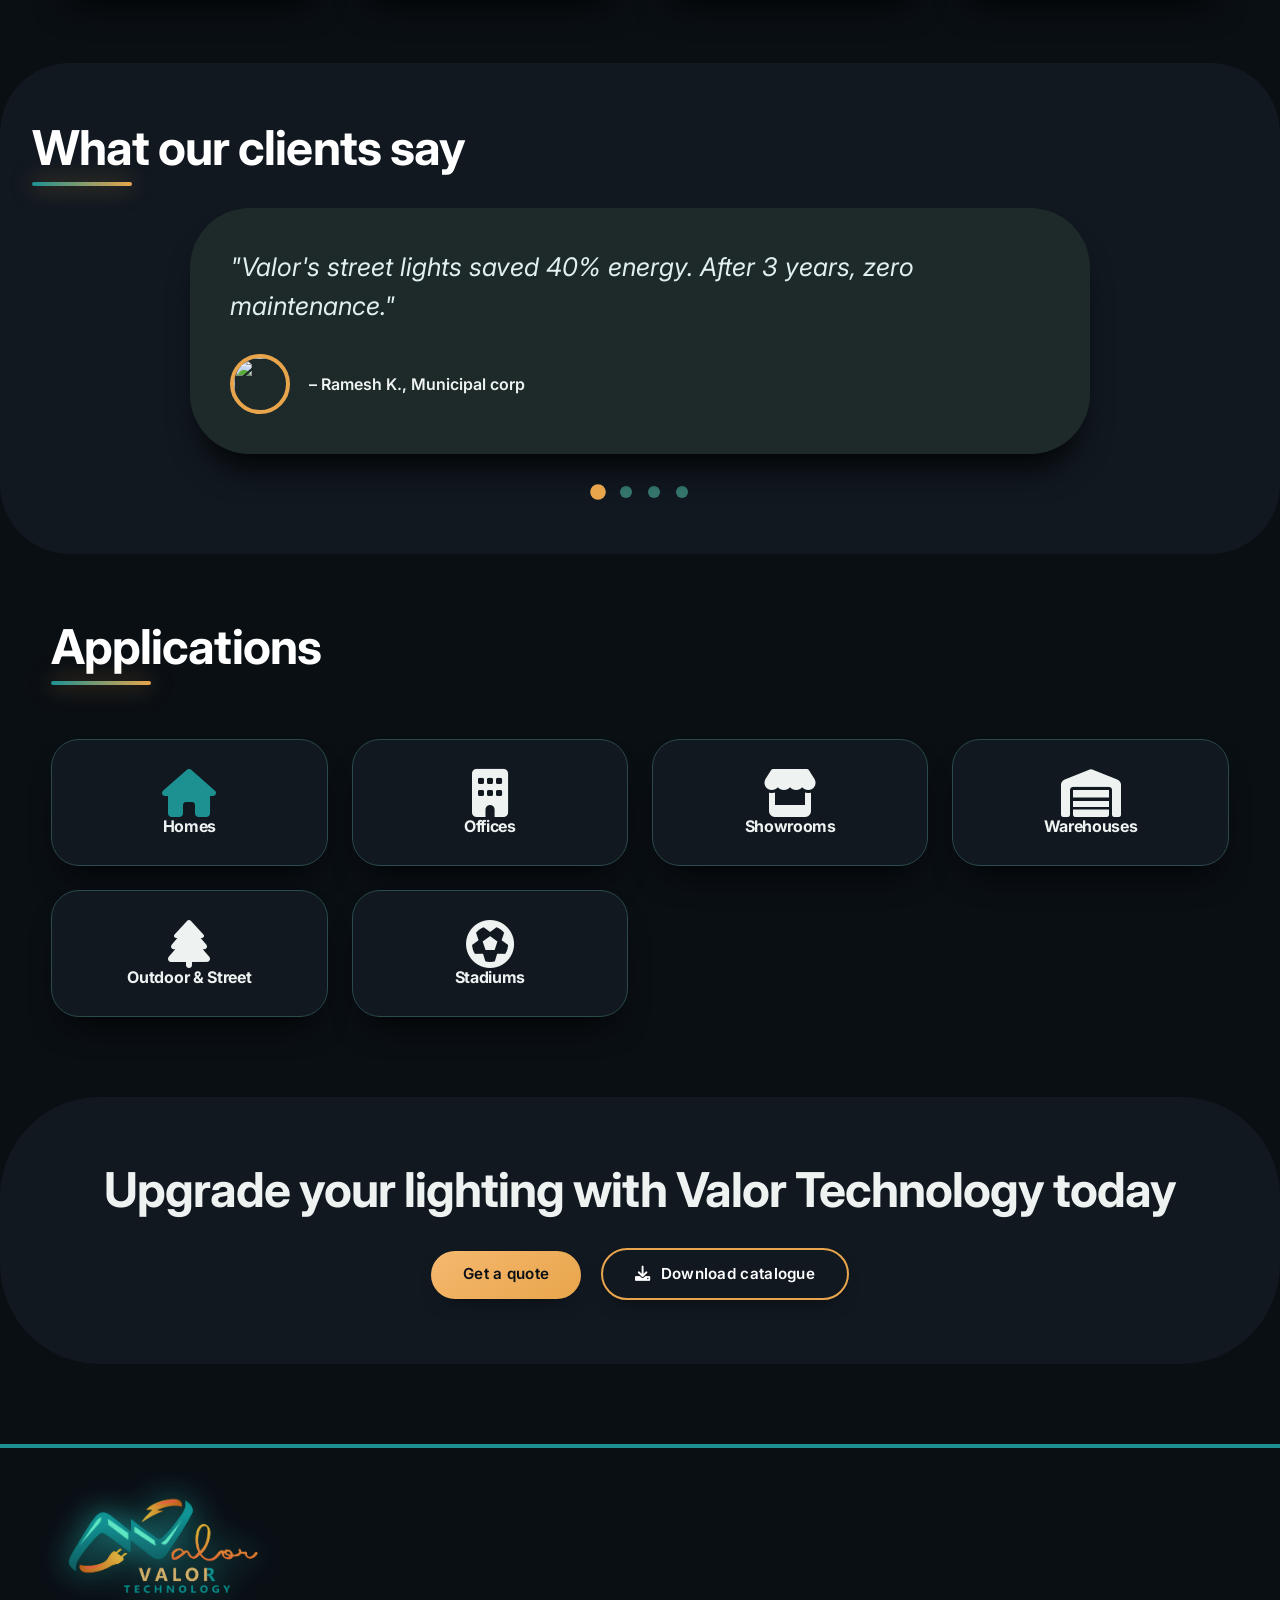
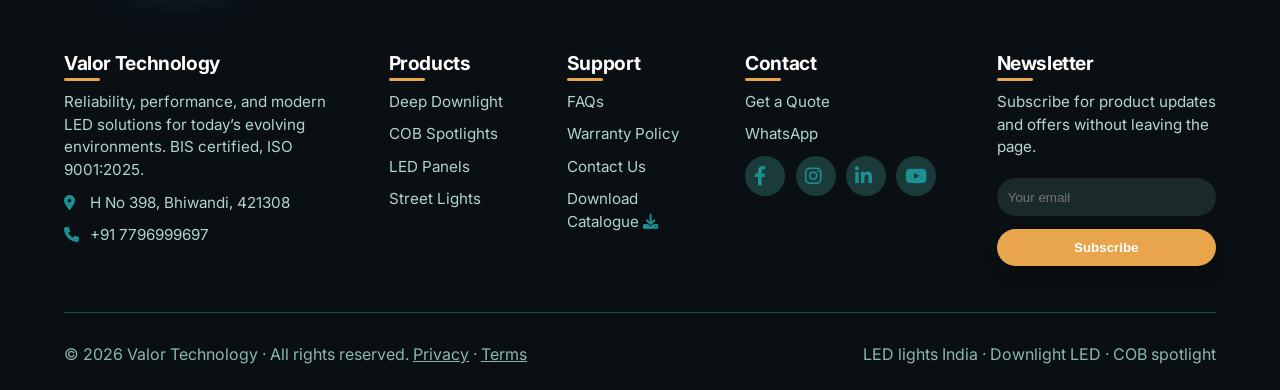
==== commit 6c957f4f: "done code" ====
--- a/index.html
+++ b/index.html
@@ -117,28 +117,33 @@
         }
 
         .btn-primary {
-            background: var(--accent);
-            color: white;
-            box-shadow: 0 12px 22px -10px rgba(232, 165, 75, 0.6);
+            background: linear-gradient(145deg, #f5b86f, #e8a54b);
+            color: #0a0f14;
+            box-shadow: 0 14px 28px -12px rgba(232, 165, 75, 0.75);
         }
 
         .btn-primary:hover {
-            background: #d68f36;
-            transform: translateY(-5px) scale(1.03);
-            box-shadow: 0 25px 30px -8px #e8a54b, 0 0 20px #e8a54b;
+            background: linear-gradient(145deg, #ffcb79, #f0a547);
+            transform: translateY(-4px) scale(1.02);
+            box-shadow: 0 24px 40px -12px rgba(232, 165, 75, 0.85);
         }
 
         .btn-outline {
             background: transparent;
-            border: 2px solid var(--primary);
+            border: 2px solid var(--accent);
             color: white;
+            box-shadow: inset 0 0 0 0 rgba(232, 165, 75, 0);
         }
 
         .btn-outline:hover {
-            background: var(--primary);
+            background: var(--accent);
             color: #0a0f14;
-            box-shadow: var(--glow), 0 0 20px var(--primary);
-            transform: translateY(-4px) scale(1.02);
+            box-shadow: 0 16px 30px -12px rgba(232, 165, 75, 0.9);
+            transform: translateY(-3px) scale(1.02);
+        }
+
+        .btn, .details-btn, .enquire-btn, .enquire-modal-btn, .newsletter button, .contact-form-modern button, .download-cat, #productDetailBackUiBtn, #productPrevBtn, #productNextBtn {
+            box-shadow: 0 10px 20px -12px rgba(0, 0, 0, 0.6);
         }
 
         /* ----- NAVBAR (unchanged) ----- */
@@ -273,8 +278,8 @@
         }
 
         .download-cat:hover {
-            background: var(--accent);
-            color: white;
+            background: var(--accent) !important;
+            color: white !important;
             transform: translateY(-3px) scale(1.02);
             box-shadow: 0 10px 20px #e8a54b;
         }
@@ -347,7 +352,8 @@
             }
 
             .nav-links .download-cat:hover {
-                background: white;
+                background: var(--accent) !important;
+                color: white !important;
                 transform: scale(1.02) translateX(0);
             }
 
@@ -434,6 +440,17 @@
             opacity: 0.95;
             margin-bottom: 2rem;
             max-width: 600px;
+        }
+
+        .hero-btns {
+            display: flex;
+            flex-wrap: wrap;
+            gap: 1rem;
+            margin-top: 1rem;
+        }
+
+        .hero-btns .btn {
+            min-width: 170px;
         }
 
         .carousel-indicators {
@@ -525,6 +542,14 @@
             .carousel-content h1 {
                 font-size: clamp(2.2rem, 6vw, 3.2rem);
             }
+
+            .hero-btns {
+                justify-content: flex-start;
+            }
+
+            .hero-btns .btn {
+                flex: 1 1 100%;
+            }
         }
 
         @media (max-width: 480px) {
@@ -533,8 +558,18 @@
                 min-height: 400px;
             }
 
+            .carousel-slide {
+                padding: 0 5%;
+                background-position: center center;
+            }
+
             .carousel-content {
                 max-width: 100%;
+            }
+
+            .hero-btns .btn {
+                width: 100%;
+                justify-content: center;
             }
 
             .carousel-content p {
@@ -796,41 +831,44 @@
         .details-btn,
         .enquire-btn {
             flex: 1;
-            padding: 0.5rem 0.2rem;
+            padding: 0.65rem 0.75rem;
             border-radius: 40px;
             font-weight: 600;
             cursor: pointer;
-            transition: 0.2s;
+            transition: var(--transition);
             border: none;
-            font-size: 0.8rem;
+            font-size: 0.85rem;
             display: inline-flex;
             align-items: center;
             justify-content: center;
-            gap: 4px;
+            gap: 6px;
+            min-width: 120px;
         }
 
         .details-btn {
-            background: #1e3a3a;
+            background: rgba(29, 145, 146, 0.18);
             color: white;
-            border: 1px solid var(--primary);
+            border: 2px solid rgba(29, 145, 146, 0.75);
         }
 
         .details-btn:hover {
             background: var(--primary);
             color: #0a0f14;
-            transform: scale(1.02);
+            transform: translateY(-2px) scale(1.02);
+            box-shadow: 0 10px 20px -10px rgba(29, 145, 146, 0.8);
         }
 
         .enquire-btn {
-            background: transparent;
-            border: 2px solid var(--primary);
+            background: rgba(232, 165, 75, 0.16);
+            border: 2px solid rgba(232, 165, 75, 0.9);
             color: white;
         }
 
         .enquire-btn:hover {
-            background: var(--primary);
+            background: var(--accent);
             color: #0a0f14;
-            transform: scale(1.02);
+            transform: translateY(-2px) scale(1.02);
+            box-shadow: 0 12px 24px -12px rgba(232, 165, 75, 0.85);
         }
 
         .badge {
@@ -1742,9 +1780,27 @@
                 font-size: 1.8rem;
             }
 
-            .btn {
-                padding: 0.6rem 1.4rem;
-                font-size: 0.9rem;
+            .btn,
+            .btn-primary,
+            .btn-outline,
+            .details-btn,
+            .enquire-btn,
+            .download-cat,
+            .newsletter button,
+            .contact-form-modern button,
+            .enquire-modal-btn,
+            #productDetailBackUiBtn,
+            #productPrevBtn,
+            #productNextBtn {
+                width: 100%;
+                justify-content: center;
+                padding: 0.8rem 1rem;
+                font-size: 0.95rem;
+            }
+
+            .product-actions {
+                flex-direction: column;
+                gap: 0.75rem;
             }
 
             .why-card,
@@ -1785,7 +1841,7 @@
             <a href="#" data-page="about">About</a>
             <a href="#" data-page="applications">Applications</a>
             <a href="#" data-page="contact">Contact</a>
-            <a href="#" class="download-cat" id="downloadCatalogueNav"><i class="fas fa-download"></i> Catalogue</a>
+            <a href="./asset/Valor Technology 2026 ..pdf" download="Valor Technology 2026.pdf" class="download-cat" id="downloadCatalogueNav"><i class="fas fa-download"></i> Catalogue</a>
         </div>
         <div class="header-contact">
             <a href="tel:+917796999697"><i class="fas fa-phone-alt"></i></a>
@@ -1953,7 +2009,7 @@
             style="text-align:center; background: #111820; border-radius: 100px; padding: 4rem 2rem; margin: 5rem auto;">
             <h2 style="font-size:clamp(2rem,5vw,3rem);">Upgrade your lighting with Valor Technology today</h2>
             <a href="#" data-page="contact" class="btn btn-primary" style="margin-top:2rem;">Get a quote</a>
-            <a href="#" id="downloadCtaHome" class="btn btn-outline" style="margin-left:1rem;"><i
+            <a href="./asset/Valor Technology 2026 ..pdf" download="Valor Technology 2026.pdf" id="downloadCtaHome" class="btn btn-outline" style="margin-left:1rem;"><i
                     class="fas fa-download"></i> Download catalogue</a>
         </div>
     </div>
@@ -1974,64 +2030,136 @@
         <div id="productDetailContent"></div>
     </div>
 
+    <!-- SUPPORT PAGES -->
+    <div id="faq-page" class="page container">
+        <h2 class="section-title">FAQs</h2>
+        <div class="why-card" style="text-align:left;">
+            <h3>Frequently Asked Questions</h3>
+            <p>Find answers about orders, installation, shipping, and product support. Each page link opens a working route for smooth navigation.</p>
+            <ul style="margin-top:1rem; color:#b8d7d2; list-style: inside disc;">
+                <li>How do I request a quote? Use the Contact section.</li>
+                <li>How can I download the catalogue? Use any Download Catalogue button.</li>
+                <li>How do I view product details? Click the product image or Details button.</li>
+            </ul>
+        </div>
+    </div>
+    <div id="warranty-page" class="page container">
+        <h2 class="section-title">Warranty Policy</h2>
+        <div class="why-card" style="text-align:left;">
+            <h3>Warranty and Support</h3>
+            <p>Valor Technology products include a standard warranty covering manufacturing defects and performance issues. The warranty is valid from the date of purchase and applies to faults arising from normal use.</p>
+            <ul style="margin-top:1rem; color:#b8d7d2; list-style: inside disc; padding-left: 1.2rem;">
+                <li>Covered: manufacturing defects, electrical failures, and premature product failure.</li>
+                <li>Not covered: damage from improper installation, physical abuse, water exposure beyond rating, or power surges.</li>
+                <li>Keep the invoice and product details available for any warranty claim.</li>
+            </ul>
+            <p style="margin-top:1rem;">To start a warranty claim, email <a href="mailto:sales@valorindia.com" style="color:var(--accent); text-decoration:none;">sales@valorindia.com</a> or use the Contact page for fast support.</p>
+        </div>
+    </div>
+    <div id="privacy-page" class="page container">
+        <h2 class="section-title">Privacy Policy</h2>
+        <div class="why-card" style="text-align:left;">
+            <h3>Your privacy matters</h3>
+            <p>We collect only the information required to respond to enquiries, process newsletter signups, and support our customers. Your contact details are used solely for communication about your request and are not sold to third parties.</p>
+            <ul style="margin-top:1rem; color:#b8d7d2; list-style: inside disc; padding-left: 1.2rem;">
+                <li>We collect your name, email, phone number, and enquiry details when you contact us.</li>
+                <li>Your data is used only to reply to your enquiry or subscription request.</li>
+                <li>We keep your details only as long as needed to serve your request.</li>
+            </ul>
+            <p style="margin-top:1rem;">If you have privacy questions, email us at <a href="mailto:sales@valorindia.com" style="color:var(--accent); text-decoration:none;">sales@valorindia.com</a>.</p>
+        </div>
+    </div>
+    <div id="terms-page" class="page container">
+        <h2 class="section-title">Terms & Conditions</h2>
+        <div class="why-card" style="text-align:left;">
+            <h3>Terms of use</h3>
+            <p>Use of this website is subject to these terms. The content is provided for information only and does not form a binding agreement. Product listings, pricing, and availability may change without notice.</p>
+            <ul style="margin-top:1rem; color:#b8d7d2; list-style: inside disc; padding-left: 1.2rem;">
+                <li>Enquiries sent through the site are handled by Valor Technology and may be used to contact you about products and services.</li>
+                <li>We do not guarantee that all product details or images are exact; please confirm specifications before ordering.</li>
+                <li>By using this site, you agree to receive replies related to your enquiry.</li>
+            </ul>
+            <p style="margin-top:1rem;">If you need clarification, please contact us at <a href="mailto:sales@valorindia.com" style="color:var(--accent); text-decoration:none;">sales@valorindia.com</a> or use the Contact page.</p>
+        </div>
+    </div>
+
     <!-- ABOUT PAGE (fully customized + beautiful mobile) -->
     <div id="about-page" class="page container">
         <section style="padding:4rem 0;">
             <div class="about-hero">
                 <div class="about-hero-text">
-                    <h2>Reliable lighting <span style="color:var(--accent);">for modern spaces</span></h2>
-                    <p style="font-size:1.2rem; margin:1.5rem 0;">At Valor Technology, we focus on delivering reliable
-                        and high-performance LED lighting solutions designed for modern spaces. Our products are
-                        developed with attention to quality, durability, and efficient performance to meet the everyday
-                        needs of homes, businesses, and large-scale projects. With a strong commitment to innovation and
-                        consistent product standards, we aim to provide lighting products that combine modern design
-                        with dependable functionality. Every product is created to deliver stable performance, long
-                        operational life, and value for our customers. At Valor, we believe that the right lighting
-                        solution can improve spaces, enhance productivity, and support sustainable energy use. Our goal
-                        is to build a brand that customers and partners trust for quality and reliability.</p>
+                    <h2>Lighting excellence <span style="color:var(--accent);">built on trust</span></h2>
+                    <p style="font-size:1.2rem; margin:1.5rem 0;">Valor Technology is a premium LED lighting company focused on designing, manufacturing, and delivering high-performance lighting solutions for homes, offices, retail, and infrastructure projects. We combine modern product design with strong engineering discipline and real-world durability, so every solution performs reliably for years. Our products are built to reduce energy use, improve illumination, and support safer, smarter spaces.</p>
+                    <ul style="list-style:none; padding-left:0; margin:1.5rem 0; display:grid; gap:0.8rem;">
+                        <li><strong>Trusted reliability:</strong> every fixture passes strict quality checks.</li>
+                        <li><strong>Performance-first design:</strong> efficient light output with consistent color quality.</li>
+                        <li><strong>Scalable solutions:</strong> from single-room installs to large commercial projects.</li>
+                        <li><strong>Customer-first service:</strong> fast support, product guidance, and project help.</li>
+                    </ul>
                 </div>
                 <div class="about-hero-img"><img
-                        src="https://images.unsplash.com/photo-1581091226033-d5c48150dbaa?q=80&w=600&auto=format"
-                        alt="Valor team"></div>
+                        src="./asset/Office panel lights (800×400 px).jpg"
+                        alt="Valor lighting" loading="lazy"></div>
             </div>
 
             <div class="grid-4">
                 <div class="why-card"><i class="fas fa-trophy"></i>
                     <h3>10+ Years</h3>
-                    <p>Industry experience</p>
+                    <p>Lighting expertise</p>
                 </div>
                 <div class="why-card"><i class="fas fa-project-diagram"></i>
                     <h3>5000+ Projects</h3>
-                    <p>Completed nationwide</p>
+                    <p>Delivered across India</p>
                 </div>
                 <div class="why-card"><i class="fas fa-users"></i>
                     <h3>200+ Clients</h3>
-                    <p>Trusted partners</p>
+                    <p>Repeat partnerships</p>
                 </div>
                 <div class="why-card"><i class="fas fa-certificate"></i>
                     <h3>BIS Certified</h3>
-                    <p>Quality assured</p>
+                    <p>Safety & quality approved</p>
                 </div>
             </div>
 
-            <div style="display:grid; gap:2rem; margin:3rem 0;">
+            <div class="grid-4" style="margin:3rem 0; gap:2rem;">
                 <div class="why-card" style="text-align:left;">
                     <h3 style="color:var(--accent);"><i class="fas fa-bullseye"></i> Our Mission</h3>
-                    <p style="margin-top:1rem;">Our mission is to deliver dependable and energy-efficient LED lighting
-                        solutions that provide consistent performance and long-lasting value. We are committed to
-                        developing products that meet modern lighting requirements while maintaining high standards of
-                        quality, durability, and customer satisfaction. Through continuous improvement and responsible
-                        innovation, we strive to make reliable lighting accessible for homes, businesses, and
-                        infrastructure projects.</p>
+                    <p style="margin-top:1rem;">Empower customers with dependable LED lighting that saves energy, enhances comfort, and performs with minimal maintenance. We build products that deliver consistent brightness, efficient operation, and enduring value across every installation.</p>
                 </div>
                 <div class="why-card" style="text-align:left;">
                     <h3 style="color:var(--accent);"><i class="fas fa-eye"></i> Our Vision</h3>
-                    <p style="margin-top:1rem;">Our vision is to become a trusted and recognized name in the LED
-                        lighting industry by consistently delivering quality products and dependable performance. We aim
-                        to expand our reach across residential, commercial, and industrial markets while building
-                        long-term relationships with customers, distributors, and partners. By focusing on innovation,
-                        product reliability, and customer trust, we aspire to shape a future where advanced lighting
-                        technology supports smarter and more efficient environments.</p>
+                    <p style="margin-top:1rem;">To lead the next wave of intelligent illumination in India by delivering trusted lighting solutions that make spaces safer, smarter, and more sustainable. We want Valor Lighting to be the first choice for customers who expect performance and reliability.</p>
+                </div>
+            </div>
+
+            <div style="display:grid; gap:2rem; margin-bottom:3rem;">
+                <div class="why-card" style="text-align:left;">
+                    <h3 style="color:var(--accent);"><i class="fas fa-history"></i> Our Story</h3>
+                    <p style="margin-top:1rem;">Born from a passion for modern lighting, Valor Technology began with a simple goal: make dependable LED products available for all lighting applications. Over the years, we have grown by focusing on quality, improving our processes, and listening to customers. Today we serve residential, commercial, and industrial customers across multiple segments.</p>
+                </div>
+                <div class="why-card" style="text-align:left;">
+                    <h3 style="color:var(--accent);"><i class="fas fa-industry"></i> Manufacturing Excellence</h3>
+                    <p style="margin-top:1rem;">Our products are manufactured using high-grade components and tested against industry benchmarks. We maintain strict quality controls on every batch, and each fixture is engineered for long life, reliable performance, and ease of installation. This allows us to offer lighting systems that work dependably project after project.</p>
+                </div>
+            </div>
+
+            <h3 class="section-title" style="font-size:2rem;">Why Customers Choose Us</h3>
+            <div class="grid-4">
+                <div class="app-card"><i class="fas fa-shield-alt fa-3x"></i>
+                    <h4>Built for reliability</h4>
+                    <p>Products designed for stable operation in real conditions.</p>
+                </div>
+                <div class="app-card"><i class="fas fa-handshake fa-3x"></i>
+                    <h4>Trusted support</h4>
+                    <p>Guidance from inquiry through delivery and after care.</p>
+                </div>
+                <div class="app-card"><i class="fas fa-leaf fa-3x"></i>
+                    <h4>Energy-efficient</h4>
+                    <p>LED solutions that reduce power use and operating cost.</p>
+                </div>
+                <div class="app-card"><i class="fas fa-tools fa-3x"></i>
+                    <h4>Project ready</h4>
+                    <p>Supply and support for large commercial and infrastructure jobs.</p>
                 </div>
             </div>
 
@@ -2039,117 +2167,71 @@
             <div class="values-grid">
                 <div class="value-item"><i class="fas fa-check-circle"></i>
                     <h4>Quality First</h4>
-                    <p>Rigorous standards in every product</p>
+                    <p>Nothing leaves without meeting our standards.</p>
                 </div>
                 <div class="value-item"><i class="fas fa-smile"></i>
                     <h4>Customer Satisfaction</h4>
-                    <p>Responsive and dependable support</p>
+                    <p>Timely responses and dependable project support.</p>
                 </div>
                 <div class="value-item"><i class="fas fa-microchip"></i>
-                    <h4>Innovation in Lighting Tech</h4>
-                    <p>Continuous R&D for better solutions</p>
-                </div>
-                <div class="value-item"><i class="fas fa-industry"></i>
-                    <h4>Reliable Manufacturing</h4>
-                    <p>Consistent quality across batches</p>
+                    <h4>Continuous Innovation</h4>
+                    <p>Better design and better performance every day.</p>
+                </div>
+                <div class="value-item"><i class="fas fa-hand-holding-usd"></i>
+                    <h4>Value Delivery</h4>
+                    <p>Strong performance at competitive prices.</p>
                 </div>
             </div>
 
-            <h3 class="section-title" style="font-size:2rem; margin-top:3rem;">What We Do</h3>
-            <div class="grid-4">
-                <div class="app-card"><i class="fas fa-pencil-ruler fa-3x"></i>
-                    <h4>LED Product Design</h4>
-                </div>
-                <div class="app-card"><i class="fas fa-flask fa-3x"></i>
-                    <h4>Product Development</h4>
-                </div>
-                <div class="app-card"><i class="fas fa-building fa-3x"></i>
-                    <h4>Commercial Lighting Solutions</h4>
-                </div>
-                <div class="app-card"><i class="fas fa-truck fa-3x"></i>
-                    <h4>Bulk Supply for Projects</h4>
-                </div>
-            </div>
-
-            <h3 class="section-title" style="font-size:2rem;">Industries We Serve</h3>
-            <div class="grid-4">
-                <div class="why-card"><i class="fas fa-home"></i>
-                    <h4>Residential Buildings</h4>
-                </div>
-                <div class="why-card"><i class="fas fa-building"></i>
-                    <h4>Offices & Commercial</h4>
-                </div>
-                <div class="why-card"><i class="fas fa-warehouse"></i>
-                    <h4>Warehouses & Logistics</h4>
-                </div>
-                <div class="why-card"><i class="fas fa-store"></i>
-                    <h4>Retail & Showrooms</h4>
-                </div>
-                <div class="why-card"><i class="fas fa-hard-hat"></i>
-                    <h4>Construction Projects</h4>
-                </div>
-                <div class="why-card"><i class="fas fa-road"></i>
-                    <h4>Outdoor Infrastructure</h4>
-                </div>
-            </div>
-
-            <h3 class="section-title" style="font-size:2rem;">Our Approach</h3>
-            <div class="grid-4" style="grid-template-columns:repeat(3,1fr);">
-                <div class="value-item"><i class="fas fa-pen-fancy"></i>
-                    <h4>Thoughtful Design</h4>
-                    <p>Practical features & modern aesthetics</p>
-                </div>
-                <div class="value-item"><i class="fas fa-cogs"></i>
-                    <h4>Quality Components</h4>
-                    <p>Reliable internals for long life</p>
-                </div>
-                <div class="value-item"><i class="fas fa-users-cog"></i>
-                    <h4>Customer-Focused Solutions</h4>
-                    <p>Lighting that meets real needs</p>
-                </div>
-            </div>
-
             <div style="background: #1a2a2a; border-radius: 80px; padding: 2.5rem; text-align: center; margin: 3rem 0;">
-                <p style="font-size:1.8rem; font-weight:600; color:var(--accent);">Valor Technology represents
-                    reliability, performance, and modern lighting solutions designed for today’s evolving environments.
-                </p>
+                <p style="font-size:1.8rem; font-weight:600; color:var(--accent);">Valor Technology is built around reliability, performance, and modern lighting solutions that help customers succeed.</p>
             </div>
         </section>
     </div>
 
-    <!-- APPLICATIONS PAGE (images retained) -->
+    <!-- APPLICATIONS PAGE (local asset images) -->
     <div id="applications-page" class="page container">
         <h2 class="section-title">Real‑world applications</h2>
         <div class="grid-4">
             <div class="app-card"><img
-                    src="https://images.unsplash.com/photo-1600210491369-e753d80a41f3?w=500&auto=format" alt="home"
+                    src="./asset/Office panel lights (800×400 px).jpg" alt="office lighting"
+                    style="width:100%; height:200px; object-fit:cover; border-radius:30px;">
+                <h3>Office lighting</h3>
+            </div>
+            <div class="app-card"><img
+                    src="./asset/Flood light wide shot (800×400 px).jpg" alt="retail showroom"
+                    style="width:100%; height:200px; object-fit:cover; border-radius:30px;">
+                <h3>Retail showrooms</h3>
+            </div>
+            <div class="app-card"><img
+                    src="./asset/Street light at dusk (400×400 px).jpg" alt="street lighting"
+                    style="width:100%; height:200px; object-fit:cover; border-radius:30px;">
+                <h3>Street & outdoor</h3>
+            </div>
+            <div class="app-card"><img
+                    src="./asset/SMART FLOOD LIGHT 1.jpg" alt="stadium lighting"
+                    style="width:100%; height:200px; object-fit:cover; border-radius:30px;">
+                <h3>Stadium lighting</h3>
+            </div>
+            <div class="app-card"><img
+                    src="./asset/Ceiling downlight (400×400 px).jpg" alt="home interior lighting"
                     style="width:100%; height:200px; object-fit:cover; border-radius:30px;">
                 <h3>Home interiors</h3>
             </div>
             <div class="app-card"><img
-                    src="https://images.unsplash.com/photo-1497366811353-6870744d04b2?w=500&auto=format" alt="office"
-                    style="width:100%; height:200px; object-fit:cover; border-radius:30px;">
-                <h3>Office lighting</h3>
-            </div>
-            <div class="app-card"><img
-                    src="https://images.unsplash.com/photo-1441984904996-e0b6ba687e04?w=500&auto=format" alt="retail"
-                    style="width:100%; height:200px; object-fit:cover; border-radius:30px;">
-                <h3>Retail showrooms</h3>
-            </div>
-            <div class="app-card"><img
-                    src="https://images.unsplash.com/photo-1586528116311-ad8dd3c8310d?w=500&auto=format" alt="warehouse"
+                    src="./asset/Flood light close-up (800×800 px).jpg" alt="industrial lighting"
                     style="width:100%; height:200px; object-fit:cover; border-radius:30px;">
                 <h3>Industrial warehouses</h3>
             </div>
             <div class="app-card"><img
-                    src="https://images.unsplash.com/photo-1576675784432-9e4b32b36e24?w=500&auto=format" alt="street"
+                    src="./asset/SLEEK 2.jpg" alt="modern panel lighting"
                     style="width:100%; height:200px; object-fit:cover; border-radius:30px;">
-                <h3>Street & outdoor</h3>
+                <h3>Modern panel lighting</h3>
             </div>
             <div class="app-card"><img
-                    src="https://images.unsplash.com/photo-1569511165482-96ecb44dce03?w=500&auto=format" alt="stadium"
+                    src="./asset/SLEEK 3.jpg" alt="architectural lighting"
                     style="width:100%; height:200px; object-fit:cover; border-radius:30px;">
-                <h3>Stadium lighting</h3>
+                <h3>Architectural lighting</h3>
             </div>
         </div>
     </div>
@@ -2188,13 +2270,13 @@
             <div class="contact-right">
                 <form class="contact-form-modern" id="contactForm">
                     <h3>Send a message</h3>
-                    <div class="input-group"><i class="fas fa-user"></i><input type="text" placeholder="Your full name"
+                    <div class="input-group"><i class="fas fa-user"></i><input id="contactName" name="name" type="text" placeholder="Your full name"
                             required></div>
-                    <div class="input-group"><i class="fas fa-envelope"></i><input type="email"
+                    <div class="input-group"><i class="fas fa-envelope"></i><input id="contactEmail" name="email" type="email"
                             placeholder="Email address" required></div>
-                    <div class="input-group"><i class="fas fa-phone-alt"></i><input type="tel"
+                    <div class="input-group"><i class="fas fa-phone-alt"></i><input id="contactPhone" name="phone" type="tel"
                             placeholder="Phone number"></div>
-                    <div class="input-group"><i class="fas fa-pen" style="top:25px; transform:none;"></i><textarea
+                    <div class="input-group"><i class="fas fa-pen" style="top:25px; transform:none;"></i><textarea id="contactMessage" name="message"
                             rows="4" placeholder="Tell us about your lighting needs..."></textarea></div>
                     <button type="submit"><i class="fas fa-paper-plane"></i> Send enquiry</button>
                 </form>
@@ -2220,7 +2302,7 @@
                     Lights</a>
             </div>
             <div class="footer-col">
-                <h4>Support</h4><a href="#">FAQs</a><a href="#">Warranty Policy</a><a href="#"
+                <h4>Support</h4><a href="#" data-page="faq">FAQs</a><a href="#" data-page="warranty">Warranty Policy</a><a href="#" data-page="contact">Contact Us</a><a href="./asset/Valor Technology 2026 ..pdf" download="Valor Technology 2026.pdf"
                     id="downloadCatalogueFooter">Download Catalogue <i class="fas fa-download"></i></a>
             </div>
             <div class="footer-col">
@@ -2237,13 +2319,15 @@
                 </div>
             </div>
             <div class="footer-col newsletter">
-                <h4>Newsletter</h4><input type="email" placeholder="Your email" id="newsletterEmail"><button
-                    id="newsletterBtn">Subscribe</button>
+                <h4>Newsletter</h4>
+                <p style="margin:0 0 0.8rem; color:#b8d7d2;">Subscribe for product updates and offers without leaving the page.</p>
+                <input type="email" placeholder="Your email" id="newsletterEmail" aria-label="Newsletter email">
+                <button id="newsletterBtn">Subscribe</button>
             </div>
         </div>
         <div class="footer-bottom">
-            <p>© 2026 Valor Technology · All rights reserved. <a href="#" style="color:#8bb7b0;">Privacy</a> · <a
-                    href="#" style="color:#8bb7b0;">Terms</a></p>
+            <p>© 2026 Valor Technology · All rights reserved. <a href="#" data-page="privacy" style="color:#8bb7b0;">Privacy</a> · <a
+                    href="#" data-page="terms" style="color:#8bb7b0;">Terms</a></p>
             <p>LED lights India · Downlight LED · COB spotlight</p>
         </div>
     </footer>
@@ -2586,20 +2670,22 @@
         function attachDetailListeners() {
             document.querySelectorAll('.details-btn').forEach(btn => {
                 btn.removeEventListener('click', window.detailHandler);
-                window.detailHandler = (e) => { const idx = e.currentTarget.dataset.index; showProductModal(products[idx]); };
+                window.detailHandler = (e) => {
+                    const idx = Number(e.currentTarget.dataset.index);
+                    if (!Number.isNaN(idx)) navigateToState({ page: 'product', productIndex: idx }, false);
+                };
                 btn.addEventListener('click', window.detailHandler);
             });
             document.querySelectorAll('.enquire-btn').forEach(btn => {
                 btn.removeEventListener('click', window.enquireHandler);
-                window.enquireHandler = (e) => { const idx = e.currentTarget.dataset.index; whatsAppEnquiry(products[idx]); };
+                window.enquireHandler = (e) => { const idx = Number(e.currentTarget.dataset.index); if (!Number.isNaN(idx)) whatsAppEnquiry(products[idx]); };
                 btn.addEventListener('click', window.enquireHandler);
             });
             document.querySelectorAll('.product-img[data-product-index]').forEach(el => {
                 el.removeEventListener('click', window.imageHandler);
                 window.imageHandler = (e) => {
-                    const idx = e.currentTarget.dataset.productIndex;
-                    const product = products[idx];
-                    if (product) navigateToState({ page: 'product', productCode: product.code }, false);
+                    const idx = Number(e.currentTarget.dataset.productIndex);
+                    if (!Number.isNaN(idx)) navigateToState({ page: 'product', productIndex: idx }, false);
                 };
                 el.addEventListener('click', window.imageHandler);
             });
@@ -2629,10 +2715,14 @@
         attachDetailListeners();
 
         // ================== ROUTES & NAVIGATION ==================
-        const pages = ['home', 'products', 'about', 'applications', 'contact'];
+        const pages = ['home', 'products', 'about', 'applications', 'contact', 'faq', 'warranty', 'privacy', 'terms'];
         const routeConfig = {
             home: 'home-page',
             products: 'products-page',
+            faq: 'faq-page',
+            warranty: 'warranty-page',
+            privacy: 'privacy-page',
+            terms: 'terms-page',
             about: 'about-page',
             applications: 'applications-page',
             contact: 'contact-page',
@@ -2655,14 +2745,21 @@
         function parseRouteFromHash() {
             const hash = window.location.hash.slice(1);
             if (!hash) return { page: 'home' };
-            if (hash.startsWith('product-') || hash.startsWith('product/')) {
-                return { page: 'product', productCode: hash.replace(/^product[-\/]/, '') };
+            const productMatch = hash.match(/^product[-\/](.+)$/);
+            if (productMatch) {
+                const token = productMatch[1];
+                if (/^\d+$/.test(token)) {
+                    return { page: 'product', productIndex: Number(token) - 1 };
+                }
+                return { page: 'product', productCode: token };
             }
             if (pages.includes(hash)) return { page: hash };
             return { page: 'home' };
         }
 
-        function buildProductDetailHtml(product, hasPrev, hasNext) {
+        function buildProductDetailHtml(product, index) {
+            const current = index + 1;
+            const total = products.length;
             return `
                 <div class="product-detail-card">
                     <div>
@@ -2670,6 +2767,7 @@
                     </div>
                     <div class="product-detail-info">
                         <h2>${product.name}</h2>
+                        <p style="color:#b0dad5; margin:.5rem 0;font-size:1rem;">Product ${current} of ${total}</p>
                         <p class="product-code"><strong>Code:</strong> ${product.code}</p>
                         <p class="product-detail-desc">${product.category} · ${product.watts} · ${product.cct || '—'} · ${product.body}</p>
                         <div class="product-detail-specs">
@@ -2683,8 +2781,8 @@
                         <div style="display:flex; gap:0.75rem; flex-wrap:wrap; align-items:center;">
                             <button class="btn btn-primary" id="productDetailWaBtn"><i class="fab fa-whatsapp"></i> Enquire</button>
                             <button class="btn btn-outline" id="productDetailBackUiBtn"><i class="fas fa-arrow-left"></i> Back</button>
-                            <button class="btn btn-outline" id="productPrevBtn" ${hasPrev ? '' : 'disabled'}><i class="fas fa-chevron-left"></i> Prev</button>
-                            <button class="btn btn-outline" id="productNextBtn" ${hasNext ? '' : 'disabled'}>Next <i class="fas fa-chevron-right"></i></button>
+                            <button class="btn btn-outline" id="productPrevBtn" ${index > 0 ? '' : 'disabled'}><i class="fas fa-chevron-left"></i> Prev</button>
+                            <button class="btn btn-outline" id="productNextBtn" ${index < total - 1 ? '' : 'disabled'}>Next <i class="fas fa-chevron-right"></i></button>
                         </div>
                     </div>
                 </div>`;
@@ -2703,8 +2801,12 @@
             window.scrollTo(0, 0);
         }
 
-        function getProductIndex(code) {
-            return products.findIndex(p => p.code === code);
+        function getProductIndexFromState(state) {
+            if (!state) return -1;
+            if (typeof state.productIndex === 'number') return state.productIndex;
+            if (typeof state.productIndex === 'string' && /^\d+$/.test(state.productIndex)) return Number(state.productIndex);
+            if (typeof state.productCode === 'string') return products.findIndex(p => p.code === state.productCode);
+            return -1;
         }
 
         function handlePageBack() {
@@ -2715,31 +2817,32 @@
             showRoute('products', true);
         }
 
-        function showProductDetailPage(code, replace = false) {
-            const index = getProductIndex(code);
-            if (index === -1) {
+        function showProductDetailPage(index, replace = false) {
+            const productIndex = Number(index);
+            if (Number.isNaN(productIndex) || productIndex < 0 || productIndex >= products.length) {
                 showRoute('products', replace);
                 return;
             }
-            const product = products[index];
+            const product = products[productIndex];
             hideAllPages();
             document.getElementById(routeConfig.product).classList.add('active-page');
             setActiveNav('product');
-            productDetailContent.innerHTML = buildProductDetailHtml(product, index > 0, index < products.length - 1);
+            productDetailContent.innerHTML = buildProductDetailHtml(product, productIndex);
             document.getElementById('productDetailWaBtn').addEventListener('click', () => whatsAppEnquiry(product));
             document.getElementById('productDetailBackUiBtn').addEventListener('click', handlePageBack);
             const prevBtn = document.getElementById('productPrevBtn');
             const nextBtn = document.getElementById('productNextBtn');
-            if (prevBtn && index > 0) {
-                prevBtn.addEventListener('click', () => navigateToState({ page: 'product', productCode: products[index - 1].code }, false));
-            }
-            if (nextBtn && index < products.length - 1) {
-                nextBtn.addEventListener('click', () => navigateToState({ page: 'product', productCode: products[index + 1].code }, false));
-            }
+            if (prevBtn) {
+                prevBtn.addEventListener('click', () => navigateToState({ page: 'product', productIndex: productIndex - 1 }, false));
+            }
+            if (nextBtn) {
+                nextBtn.addEventListener('click', () => navigateToState({ page: 'product', productIndex: productIndex + 1 }, false));
+            }
+            const urlIndex = productIndex + 1;
             if (replace) {
-                history.replaceState({ page: 'product', productCode: code }, '', `#product-${code}`);
+                history.replaceState({ page: 'product', productIndex }, '', `#product/${urlIndex}`);
             } else {
-                history.pushState({ page: 'product', productCode: code }, '', `#product-${code}`);
+                history.pushState({ page: 'product', productIndex }, '', `#product/${urlIndex}`);
             }
             window.scrollTo(0, 0);
         }
@@ -2756,7 +2859,8 @@
                 appHistory.push(resolved);
             }
             if (resolved.page === 'product') {
-                showProductDetailPage(resolved.productCode, replace);
+                const index = getProductIndexFromState(resolved);
+                showProductDetailPage(index, replace);
                 return;
             }
             showRoute(resolved.page, replace);
@@ -2814,11 +2918,15 @@
         reviewDots.forEach((dot, idx) => dot.addEventListener('click', () => { reviewIndex = idx; showReview(reviewIndex); }));
 
         // ================== DOWNLOAD CATALOGUE ==================
+        const catalogueFile = './asset/Valor Technology 2026 ..pdf';
+        const catalogueFilename = 'Valor Technology 2026.pdf';
         function downloadCatalogue(e) {
             e.preventDefault();
             const link = document.createElement('a');
-            link.href = './asset/catalogue.pdf';
-            link.download = 'Valor_Technology_Catalogue.pdf';
+            link.href = encodeURI(catalogueFile);
+            link.download = catalogueFilename;
+            link.target = '_blank';
+            link.rel = 'noopener';
             document.body.appendChild(link);
             link.click();
             document.body.removeChild(link);
@@ -2828,13 +2936,52 @@
 
         // ================== CONTACT FORM ==================
         document.getElementById('contactForm').addEventListener('submit', function (e) {
-            e.preventDefault(); showToast('Thank you! We will reply within 24 hours.'); this.reset();
+            e.preventDefault();
+            const name = document.getElementById('contactName').value.trim();
+            const email = document.getElementById('contactEmail').value.trim();
+            const phone = document.getElementById('contactPhone').value.trim();
+            const message = document.getElementById('contactMessage').value.trim();
+            const subject = `Website enquiry from ${name || 'a visitor'}`;
+            let body = `Name: ${name || 'N/A'}\nEmail: ${email || 'N/A'}\nPhone: ${phone || 'N/A'}\n\nMessage:\n${message || 'No message provided.'}`;
+            const mailtoLink = `mailto:sales@valorindia.com?subject=${encodeURIComponent(subject)}&body=${encodeURIComponent(body)}`;
+            window.location.href = mailtoLink;
+            showToast('Opening mail client to send your enquiry.');
+            this.reset();
         });
 
         // ================== NEWSLETTER ==================
+        const newsletterStorageKey = 'valorNewsletterSubscribers';
+        function addNewsletterSubscriber(email) {
+            try {
+                const stored = JSON.parse(localStorage.getItem(newsletterStorageKey) || '[]');
+                if (!Array.isArray(stored)) return false;
+                if (stored.includes(email)) return false;
+                stored.push(email);
+                localStorage.setItem(newsletterStorageKey, JSON.stringify(stored));
+                return true;
+            } catch (err) {
+                return false;
+            }
+        }
+
         document.getElementById('newsletterBtn').addEventListener('click', function () {
-            const email = document.getElementById('newsletterEmail').value;
-            if (email) { showToast('Subscribed! (demo)'); document.getElementById('newsletterEmail').value = ''; } else showToast('Enter email');
+            const emailInput = document.getElementById('newsletterEmail');
+            const email = emailInput.value.trim();
+            const emailRegex = /^[^\s@]+@[^\s@]+\.[^\s@]+$/;
+            if (!email) {
+                showToast('Please enter your email');
+                return;
+            }
+            if (!emailRegex.test(email)) {
+                showToast('Enter a valid email address');
+                return;
+            }
+            if (addNewsletterSubscriber(email)) {
+                showToast('Subscribed! We will keep you updated.');
+                emailInput.value = '';
+            } else {
+                showToast('You are already subscribed or storage is unavailable.');
+            }
         });
 
         // ================== LOADER ==================
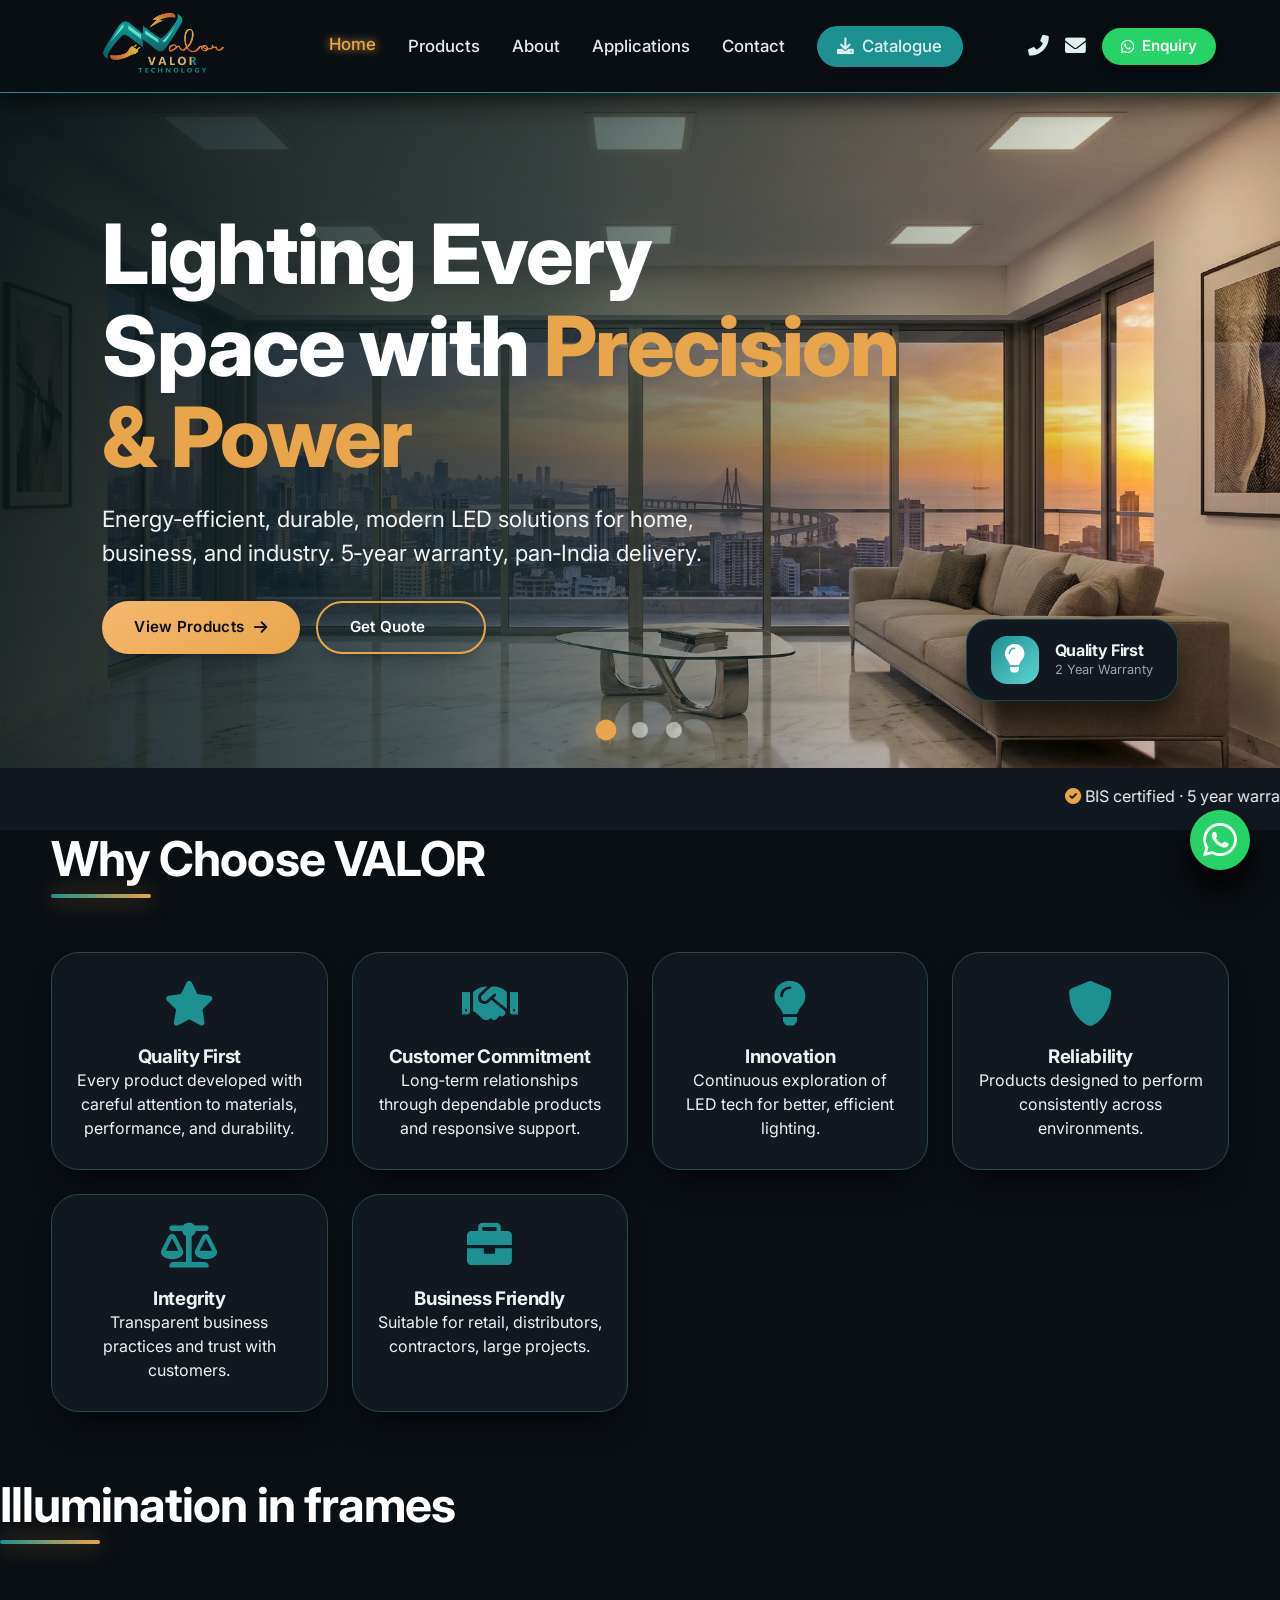
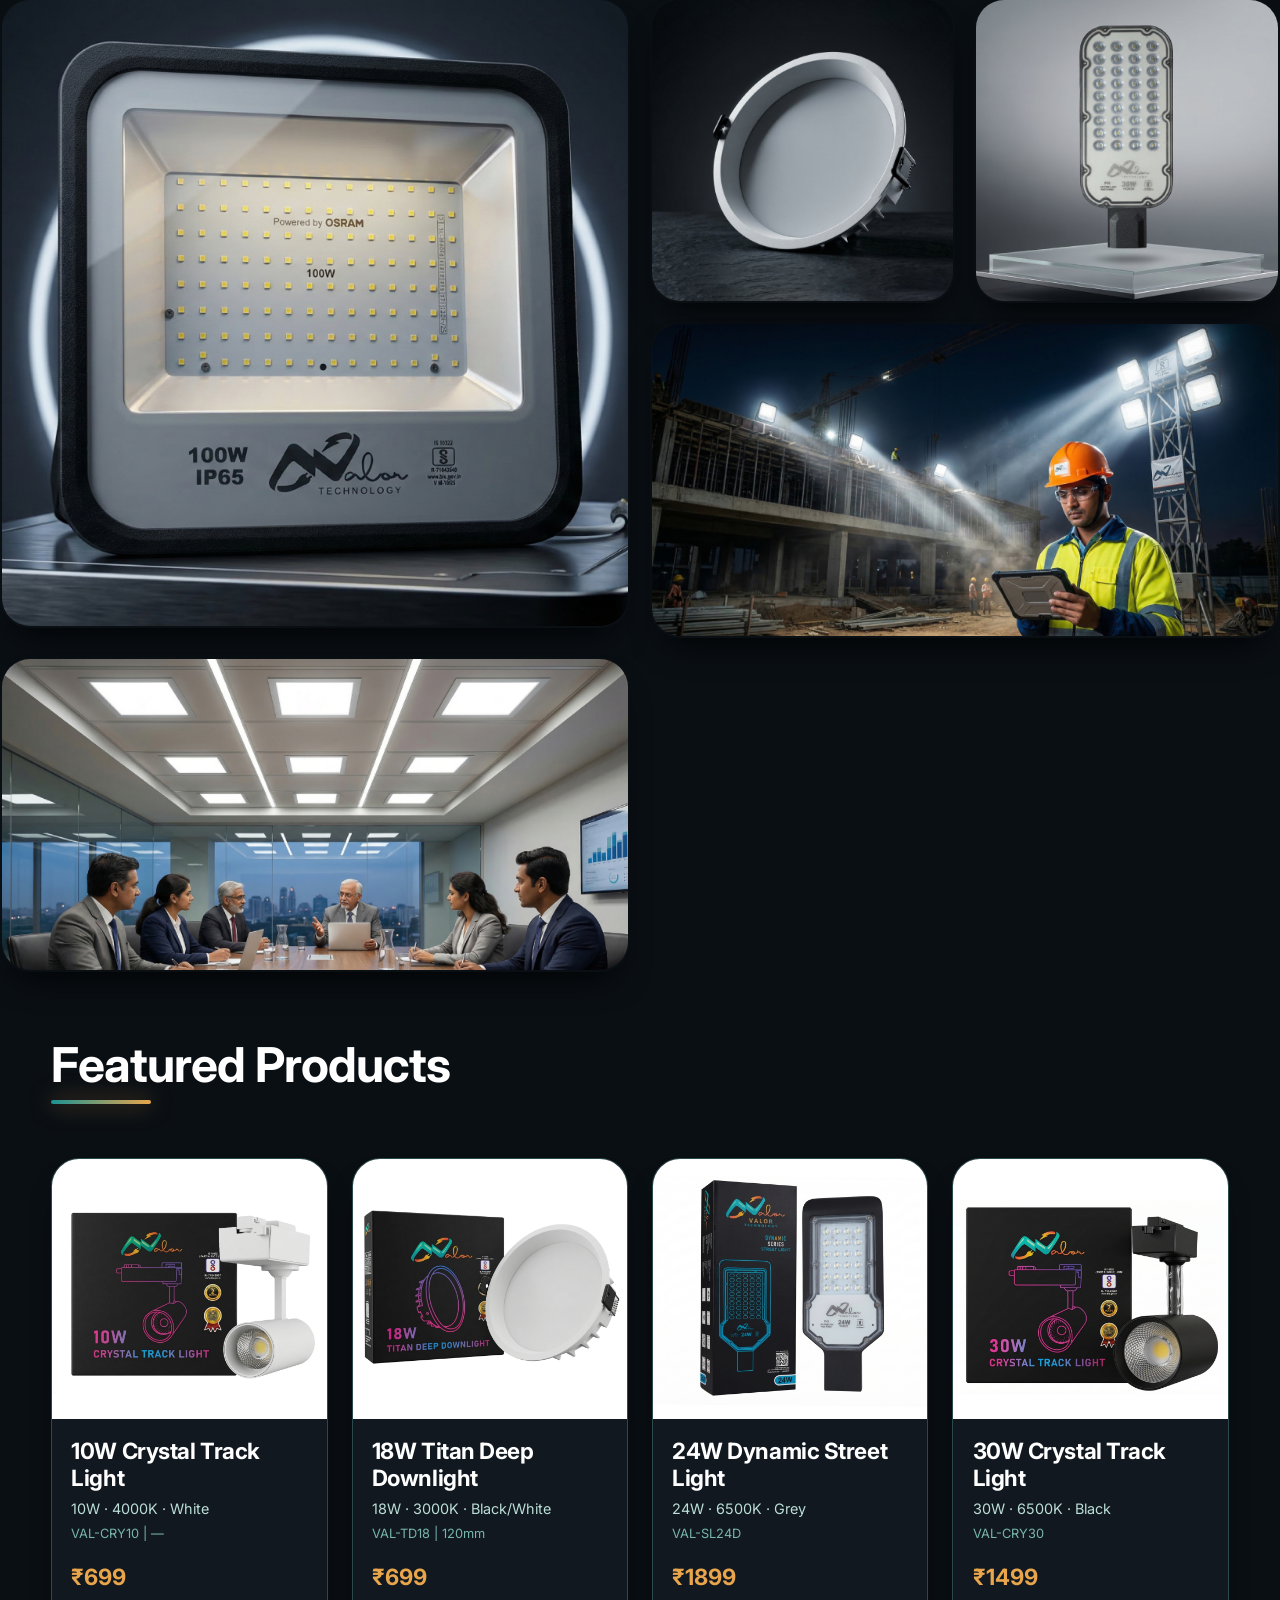
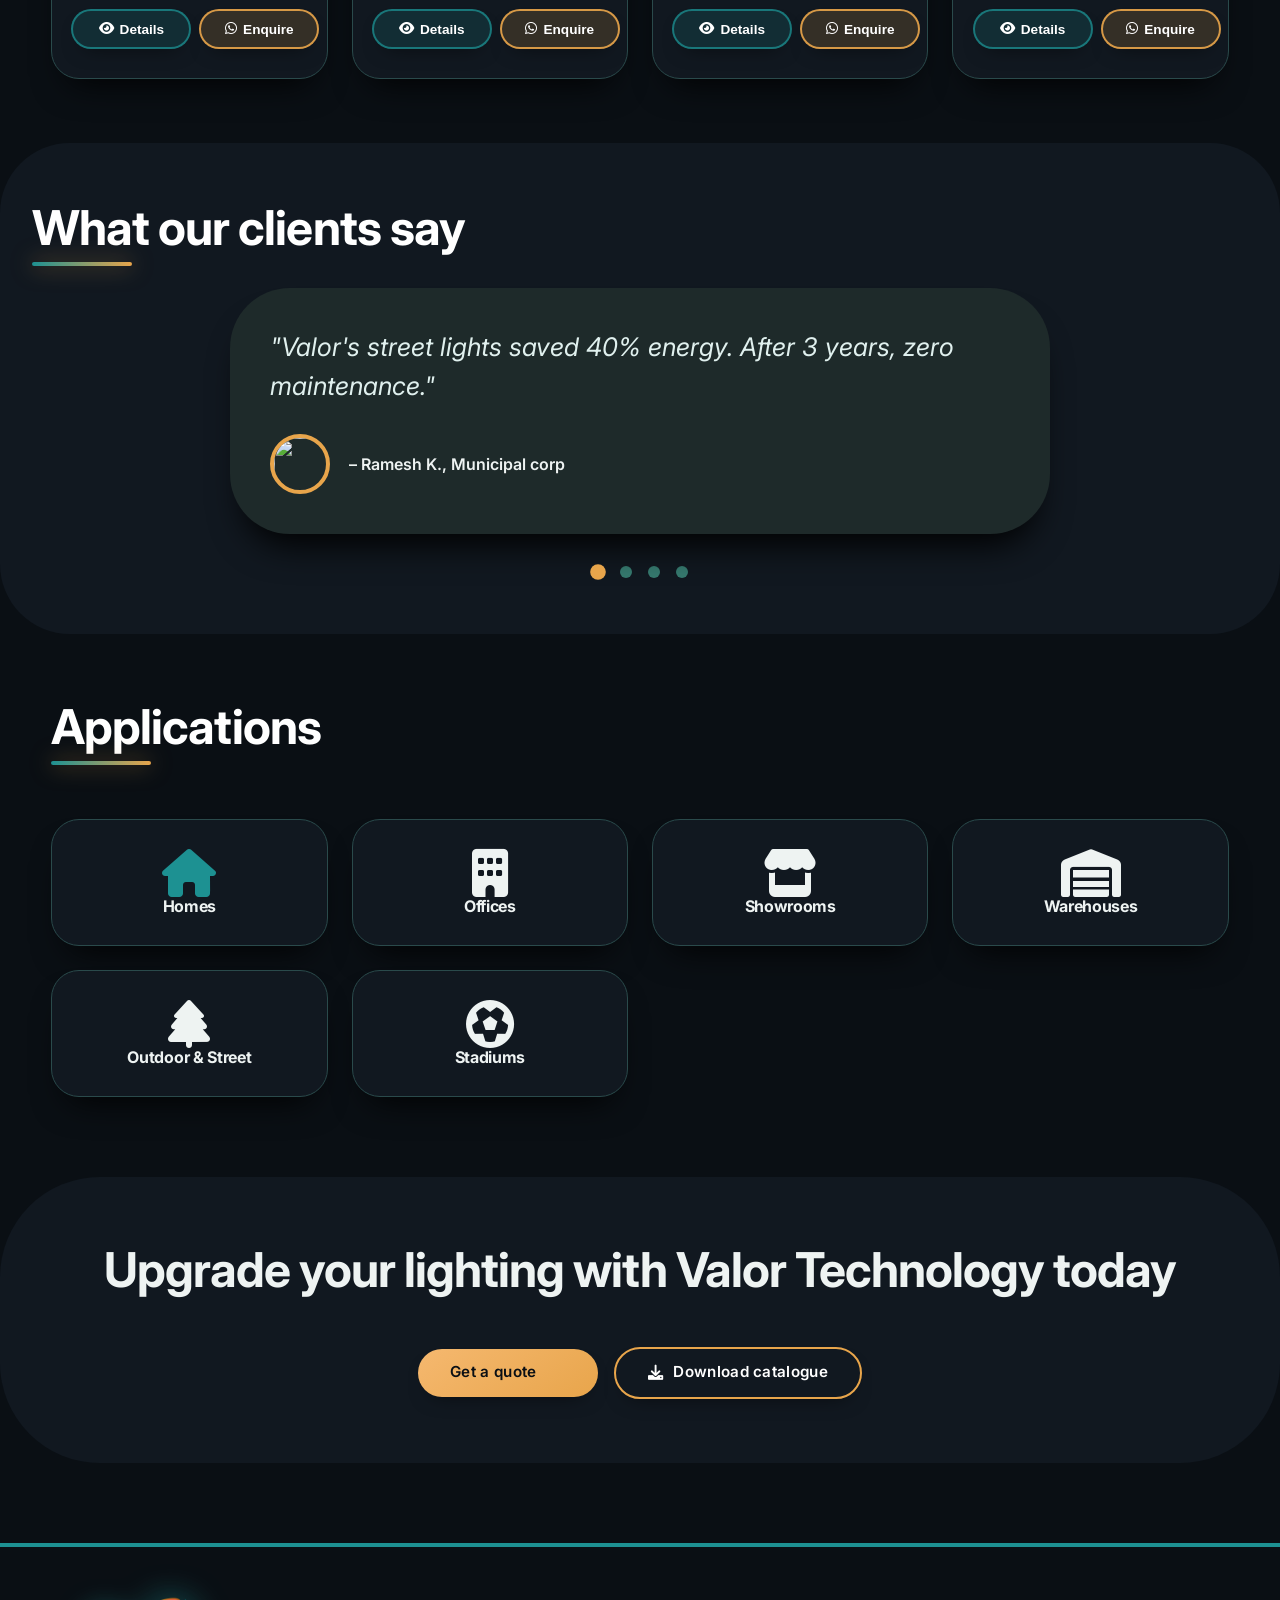
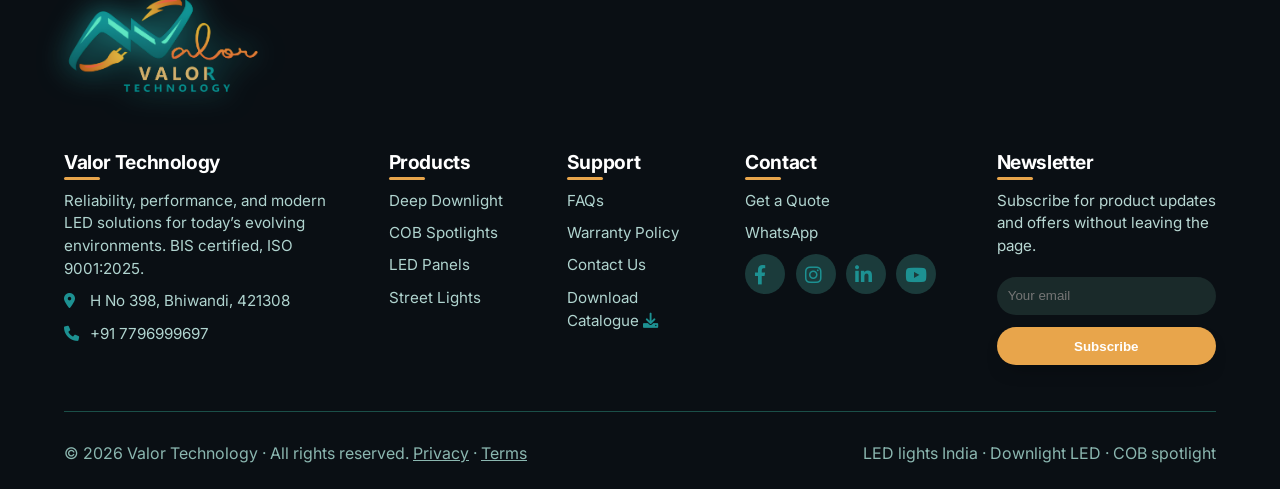
==== commit e0841b47: "Update index.html" ====
--- a/index.html
+++ b/index.html
@@ -5,6 +5,7 @@
     <meta charset="UTF-8">
     <meta name="viewport" content="width=device-width, initial-scale=1.0, maximum-scale=5.0, user-scalable=yes">
     <title>Valor Technology · precision LED lighting</title>
+    <base href="./">
     <meta name="description"
         content="Valor Technology – reliable LED lights for home, office & industry. BIS certified, 5‑year warranty. B2B supplier Bhiwandi.">
     <meta name="keywords"
@@ -142,7 +143,16 @@
             transform: translateY(-3px) scale(1.02);
         }
 
-        .btn, .details-btn, .enquire-btn, .enquire-modal-btn, .newsletter button, .contact-form-modern button, .download-cat, #productDetailBackUiBtn, #productPrevBtn, #productNextBtn {
+        .btn,
+        .details-btn,
+        .enquire-btn,
+        .enquire-modal-btn,
+        .newsletter button,
+        .contact-form-modern button,
+        .download-cat,
+        #productDetailBackUiBtn,
+        #productPrevBtn,
+        #productNextBtn {
             box-shadow: 0 10px 20px -12px rgba(0, 0, 0, 0.6);
         }
 
@@ -453,6 +463,19 @@
             min-width: 170px;
         }
 
+        .cta-panel {
+            display: flex;
+            flex-wrap: wrap;
+            justify-content: center;
+            align-items: center;
+            gap: 1rem;
+            text-align: center;
+        }
+
+        .cta-panel .btn {
+            min-width: 180px;
+        }
+
         .carousel-indicators {
             position: absolute;
             bottom: 30px;
@@ -547,8 +570,15 @@
                 justify-content: flex-start;
             }
 
-            .hero-btns .btn {
+            .hero-btns .btn,
+            .cta-panel .btn {
                 flex: 1 1 100%;
+                width: 100%;
+                margin-left: 0;
+            }
+
+            .cta-panel {
+                padding: 3rem 1.5rem;
             }
         }
 
@@ -713,6 +743,7 @@
             box-shadow: var(--shadow-lg);
             display: flex;
             flex-direction: column;
+            min-height: 100%;
         }
 
         .product-card:hover {
@@ -734,6 +765,8 @@
             border-radius: 30px;
             display: block;
             height: auto;
+            max-height: 520px;
+            object-fit: contain;
         }
 
         .product-detail-info h2 {
@@ -773,7 +806,7 @@
 
         .product-img {
             width: 100%;
-            height: 180px;
+            height: 260px;
             overflow: hidden;
             background: #1d2a2a;
             cursor: pointer;
@@ -919,6 +952,8 @@
             max-width: 900px;
             margin: 0 auto;
             position: relative;
+            display: flex;
+            justify-content: center;
         }
 
         .review-slide {
@@ -927,6 +962,9 @@
             border-radius: 60px;
             padding: 2.5rem;
             box-shadow: 0 25px 35px -15px black;
+            max-width: 820px;
+            width: 100%;
+            margin: 0 auto;
         }
 
         .review-slide.active-review {
@@ -1836,17 +1874,21 @@
         <div class="logo"><img src="./asset/valor-logo.svg" width="200px" height="70px" alt="Valor" loading="lazy">
         </div>
         <div class="nav-links" id="navLinks">
-            <a href="#" data-page="home" class="active">Home</a>
-            <a href="#" data-page="products">Products</a>
-            <a href="#" data-page="about">About</a>
-            <a href="#" data-page="applications">Applications</a>
-            <a href="#" data-page="contact">Contact</a>
-            <a href="./asset/Valor Technology 2026 ..pdf" download="Valor Technology 2026.pdf" class="download-cat" id="downloadCatalogueNav"><i class="fas fa-download"></i> Catalogue</a>
+            <a href="/home" data-page="home" class="active">Home</a>
+            <a href="/products" data-page="products">Products</a>
+            <a href="/about" data-page="about">About</a>
+            <a href="/applications" data-page="applications">Applications</a>
+            <a href="/contact" data-page="contact">Contact</a>
+            <a href="./asset/Valor Technology 2026 ..pdf" download="Valor Technology 2026.pdf" class="download-cat"
+                id="downloadCatalogueNav"><i class="fas fa-download"></i> Catalogue</a>
         </div>
         <div class="header-contact">
             <a href="tel:+917796999697"><i class="fas fa-phone-alt"></i></a>
-            <a href="mailto:sales@valorindia.com"><i class="fas fa-envelope"></i></a>
-            <a href="https://wa.me/917796999697" class="wa-btn" target="_blank"><i class="fab fa-whatsapp"></i>
+            <a
+                href="mailto:sales@valorindia.com?subject=Website%20Enquiry&body=Hello%20Valor%20Technology%2C%20I%20have%20a%20question%20about%20your%20LED%20lighting%20solutions.%20Please%20send%20more%20details."><i
+                    class="fas fa-envelope"></i></a>
+            <a href="https://wa.me/917796999697?text=Hello%20Valor%20Technology%2C%20I%20am%20interested%20in%20your%20LED%20lighting%20solutions.%20Please%20share%20more%20details."
+                class="wa-btn" target="_blank"><i class="fab fa-whatsapp"></i>
                 Enquiry</a>
         </div>
         <div class="mobile-menu" id="mobileMenuBtn"><i class="fas fa-bars" id="menuIcon"></i></div>
@@ -1864,8 +1906,8 @@
                     <h1>Lighting Every Space with <span>Precision & Power</span></h1>
                     <p>Energy‑efficient, durable, modern LED solutions for home, business, and industry. 5‑year
                         warranty, pan‑India delivery.</p>
-                    <div class="hero-btns"><a href="#" data-page="products" class="btn btn-primary">View Products <i
-                                class="fas fa-arrow-right"></i></a><a href="#" data-page="contact"
+                    <div class="hero-btns"><a href="/products" data-page="products" class="btn btn-primary">View
+                            Products <i class="fas fa-arrow-right"></i></a><a href="/contact" data-page="contact"
                             class="btn btn-outline">Get Quote</a></div>
                 </div>
             </div>
@@ -1873,7 +1915,7 @@
                 <div class="carousel-overlay"></div>
                 <div class="carousel-content">
                     <h1>Street · Flood · <span>Panel lights</span></h1>
-                    <p>IP65, 6500K, 200W+, energy efficient.</p><a href="#" data-page="products"
+                    <p>IP65, 6500K, 200W+, energy efficient.</p><a href="/products" data-page="products"
                         class="btn btn-primary">Explore range</a>
                 </div>
             </div>
@@ -1881,7 +1923,7 @@
                 <div class="carousel-overlay"></div>
                 <div class="carousel-content">
                     <h1>Multi‑color & <span>COB solutions</span></h1>
-                    <p>RGB panels · Track lights · Deep downlights.</p><a href="#" data-page="products"
+                    <p>RGB panels · Track lights · Deep downlights.</p><a href="/products" data-page="products"
                         class="btn btn-primary">Discover</a>
                 </div>
             </div>
@@ -2005,12 +2047,12 @@
                 </div>
             </div>
         </div>
-        <div class="container"
+        <div class="container cta-panel"
             style="text-align:center; background: #111820; border-radius: 100px; padding: 4rem 2rem; margin: 5rem auto;">
             <h2 style="font-size:clamp(2rem,5vw,3rem);">Upgrade your lighting with Valor Technology today</h2>
-            <a href="#" data-page="contact" class="btn btn-primary" style="margin-top:2rem;">Get a quote</a>
-            <a href="./asset/Valor Technology 2026 ..pdf" download="Valor Technology 2026.pdf" id="downloadCtaHome" class="btn btn-outline" style="margin-left:1rem;"><i
-                    class="fas fa-download"></i> Download catalogue</a>
+            <a href="/contact" data-page="contact" class="btn btn-primary" style="margin-top:2rem;">Get a quote</a>
+            <a href="./asset/Valor Technology 2026 ..pdf" download="Valor Technology 2026.pdf" id="downloadCtaHome"
+                class="btn btn-outline" style="margin-top:2rem;"><i class="fas fa-download"></i> Download catalogue</a>
         </div>
     </div>
 
@@ -2035,7 +2077,8 @@
         <h2 class="section-title">FAQs</h2>
         <div class="why-card" style="text-align:left;">
             <h3>Frequently Asked Questions</h3>
-            <p>Find answers about orders, installation, shipping, and product support. Each page link opens a working route for smooth navigation.</p>
+            <p>Find answers about orders, installation, shipping, and product support. Each page link opens a working
+                route for smooth navigation.</p>
             <ul style="margin-top:1rem; color:#b8d7d2; list-style: inside disc;">
                 <li>How do I request a quote? Use the Contact section.</li>
                 <li>How can I download the catalogue? Use any Download Catalogue button.</li>
@@ -2047,39 +2090,55 @@
         <h2 class="section-title">Warranty Policy</h2>
         <div class="why-card" style="text-align:left;">
             <h3>Warranty and Support</h3>
-            <p>Valor Technology products include a standard warranty covering manufacturing defects and performance issues. The warranty is valid from the date of purchase and applies to faults arising from normal use.</p>
+            <p>Valor Technology products include a standard warranty covering manufacturing defects and performance
+                issues. The warranty is valid from the date of purchase and applies to faults arising from normal use.
+            </p>
             <ul style="margin-top:1rem; color:#b8d7d2; list-style: inside disc; padding-left: 1.2rem;">
                 <li>Covered: manufacturing defects, electrical failures, and premature product failure.</li>
-                <li>Not covered: damage from improper installation, physical abuse, water exposure beyond rating, or power surges.</li>
+                <li>Not covered: damage from improper installation, physical abuse, water exposure beyond rating, or
+                    power surges.</li>
                 <li>Keep the invoice and product details available for any warranty claim.</li>
             </ul>
-            <p style="margin-top:1rem;">To start a warranty claim, email <a href="mailto:sales@valorindia.com" style="color:var(--accent); text-decoration:none;">sales@valorindia.com</a> or use the Contact page for fast support.</p>
+            <p style="margin-top:1rem;">To start a warranty claim, email <a
+                    href="mailto:sales@valorindia.com?subject=Warranty%20Claim%20Enquiry&body=Hello%20Valor%20Technology%2C%20I%20would%20like%20to%20start%20a%20warranty%20claim.%20Please%20let%20me%20know%20the%20next%20steps."
+                    style="color:var(--accent); text-decoration:none;">sales@valorindia.com</a> or use the Contact page
+                for fast support.</p>
         </div>
     </div>
     <div id="privacy-page" class="page container">
         <h2 class="section-title">Privacy Policy</h2>
         <div class="why-card" style="text-align:left;">
             <h3>Your privacy matters</h3>
-            <p>We collect only the information required to respond to enquiries, process newsletter signups, and support our customers. Your contact details are used solely for communication about your request and are not sold to third parties.</p>
+            <p>We collect only the information required to respond to enquiries, process newsletter signups, and support
+                our customers. Your contact details are used solely for communication about your request and are not
+                sold to third parties.</p>
             <ul style="margin-top:1rem; color:#b8d7d2; list-style: inside disc; padding-left: 1.2rem;">
                 <li>We collect your name, email, phone number, and enquiry details when you contact us.</li>
                 <li>Your data is used only to reply to your enquiry or subscription request.</li>
                 <li>We keep your details only as long as needed to serve your request.</li>
             </ul>
-            <p style="margin-top:1rem;">If you have privacy questions, email us at <a href="mailto:sales@valorindia.com" style="color:var(--accent); text-decoration:none;">sales@valorindia.com</a>.</p>
+            <p style="margin-top:1rem;">If you have privacy questions, email us at <a
+                    href="mailto:sales@valorindia.com?subject=Privacy%20Question&body=Hello%20Valor%20Technology%2C%20I%20have%20a%20question%20about%20your%20privacy%20policy.%20Please%20share%20details."
+                    style="color:var(--accent); text-decoration:none;">sales@valorindia.com</a>.</p>
         </div>
     </div>
     <div id="terms-page" class="page container">
         <h2 class="section-title">Terms & Conditions</h2>
         <div class="why-card" style="text-align:left;">
             <h3>Terms of use</h3>
-            <p>Use of this website is subject to these terms. The content is provided for information only and does not form a binding agreement. Product listings, pricing, and availability may change without notice.</p>
+            <p>Use of this website is subject to these terms. The content is provided for information only and does not
+                form a binding agreement. Product listings, pricing, and availability may change without notice.</p>
             <ul style="margin-top:1rem; color:#b8d7d2; list-style: inside disc; padding-left: 1.2rem;">
-                <li>Enquiries sent through the site are handled by Valor Technology and may be used to contact you about products and services.</li>
-                <li>We do not guarantee that all product details or images are exact; please confirm specifications before ordering.</li>
+                <li>Enquiries sent through the site are handled by Valor Technology and may be used to contact you about
+                    products and services.</li>
+                <li>We do not guarantee that all product details or images are exact; please confirm specifications
+                    before ordering.</li>
                 <li>By using this site, you agree to receive replies related to your enquiry.</li>
             </ul>
-            <p style="margin-top:1rem;">If you need clarification, please contact us at <a href="mailto:sales@valorindia.com" style="color:var(--accent); text-decoration:none;">sales@valorindia.com</a> or use the Contact page.</p>
+            <p style="margin-top:1rem;">If you need clarification, please contact us at <a
+                    href="mailto:sales@valorindia.com?subject=Clarification%20Request&body=Hello%20Valor%20Technology%2C%20I%20need%20clarification%20about%20your%20LED%20products%20and%20services.%20Please%20help."
+                    style="color:var(--accent); text-decoration:none;">sales@valorindia.com</a> or use the Contact page.
+            </p>
         </div>
     </div>
 
@@ -2089,17 +2148,24 @@
             <div class="about-hero">
                 <div class="about-hero-text">
                     <h2>Lighting excellence <span style="color:var(--accent);">built on trust</span></h2>
-                    <p style="font-size:1.2rem; margin:1.5rem 0;">Valor Technology is a premium LED lighting company focused on designing, manufacturing, and delivering high-performance lighting solutions for homes, offices, retail, and infrastructure projects. We combine modern product design with strong engineering discipline and real-world durability, so every solution performs reliably for years. Our products are built to reduce energy use, improve illumination, and support safer, smarter spaces.</p>
+                    <p style="font-size:1.2rem; margin:1.5rem 0;">Valor Technology is a premium LED lighting company
+                        focused on designing, manufacturing, and delivering high-performance lighting solutions for
+                        homes, offices, retail, and infrastructure projects. We combine modern product design with
+                        strong engineering discipline and real-world durability, so every solution performs reliably for
+                        years. Our products are built to reduce energy use, improve illumination, and support safer,
+                        smarter spaces.</p>
                     <ul style="list-style:none; padding-left:0; margin:1.5rem 0; display:grid; gap:0.8rem;">
                         <li><strong>Trusted reliability:</strong> every fixture passes strict quality checks.</li>
-                        <li><strong>Performance-first design:</strong> efficient light output with consistent color quality.</li>
-                        <li><strong>Scalable solutions:</strong> from single-room installs to large commercial projects.</li>
-                        <li><strong>Customer-first service:</strong> fast support, product guidance, and project help.</li>
+                        <li><strong>Performance-first design:</strong> efficient light output with consistent color
+                            quality.</li>
+                        <li><strong>Scalable solutions:</strong> from single-room installs to large commercial projects.
+                        </li>
+                        <li><strong>Customer-first service:</strong> fast support, product guidance, and project help.
+                        </li>
                     </ul>
                 </div>
-                <div class="about-hero-img"><img
-                        src="./asset/Office panel lights (800×400 px).jpg"
-                        alt="Valor lighting" loading="lazy"></div>
+                <div class="about-hero-img"><img src="./asset/Office panel lights (800×400 px).jpg" alt="Valor lighting"
+                        loading="lazy"></div>
             </div>
 
             <div class="grid-4">
@@ -2124,22 +2190,33 @@
             <div class="grid-4" style="margin:3rem 0; gap:2rem;">
                 <div class="why-card" style="text-align:left;">
                     <h3 style="color:var(--accent);"><i class="fas fa-bullseye"></i> Our Mission</h3>
-                    <p style="margin-top:1rem;">Empower customers with dependable LED lighting that saves energy, enhances comfort, and performs with minimal maintenance. We build products that deliver consistent brightness, efficient operation, and enduring value across every installation.</p>
+                    <p style="margin-top:1rem;">Empower customers with dependable LED lighting that saves energy,
+                        enhances comfort, and performs with minimal maintenance. We build products that deliver
+                        consistent brightness, efficient operation, and enduring value across every installation.</p>
                 </div>
                 <div class="why-card" style="text-align:left;">
                     <h3 style="color:var(--accent);"><i class="fas fa-eye"></i> Our Vision</h3>
-                    <p style="margin-top:1rem;">To lead the next wave of intelligent illumination in India by delivering trusted lighting solutions that make spaces safer, smarter, and more sustainable. We want Valor Lighting to be the first choice for customers who expect performance and reliability.</p>
+                    <p style="margin-top:1rem;">To lead the next wave of intelligent illumination in India by delivering
+                        trusted lighting solutions that make spaces safer, smarter, and more sustainable. We want Valor
+                        Lighting to be the first choice for customers who expect performance and reliability.</p>
                 </div>
             </div>
 
             <div style="display:grid; gap:2rem; margin-bottom:3rem;">
                 <div class="why-card" style="text-align:left;">
                     <h3 style="color:var(--accent);"><i class="fas fa-history"></i> Our Story</h3>
-                    <p style="margin-top:1rem;">Born from a passion for modern lighting, Valor Technology began with a simple goal: make dependable LED products available for all lighting applications. Over the years, we have grown by focusing on quality, improving our processes, and listening to customers. Today we serve residential, commercial, and industrial customers across multiple segments.</p>
+                    <p style="margin-top:1rem;">Born from a passion for modern lighting, Valor Technology began with a
+                        simple goal: make dependable LED products available for all lighting applications. Over the
+                        years, we have grown by focusing on quality, improving our processes, and listening to
+                        customers. Today we serve residential, commercial, and industrial customers across multiple
+                        segments.</p>
                 </div>
                 <div class="why-card" style="text-align:left;">
                     <h3 style="color:var(--accent);"><i class="fas fa-industry"></i> Manufacturing Excellence</h3>
-                    <p style="margin-top:1rem;">Our products are manufactured using high-grade components and tested against industry benchmarks. We maintain strict quality controls on every batch, and each fixture is engineered for long life, reliable performance, and ease of installation. This allows us to offer lighting systems that work dependably project after project.</p>
+                    <p style="margin-top:1rem;">Our products are manufactured using high-grade components and tested
+                        against industry benchmarks. We maintain strict quality controls on every batch, and each
+                        fixture is engineered for long life, reliable performance, and ease of installation. This allows
+                        us to offer lighting systems that work dependably project after project.</p>
                 </div>
             </div>
 
@@ -2184,7 +2261,8 @@
             </div>
 
             <div style="background: #1a2a2a; border-radius: 80px; padding: 2.5rem; text-align: center; margin: 3rem 0;">
-                <p style="font-size:1.8rem; font-weight:600; color:var(--accent);">Valor Technology is built around reliability, performance, and modern lighting solutions that help customers succeed.</p>
+                <p style="font-size:1.8rem; font-weight:600; color:var(--accent);">Valor Technology is built around
+                    reliability, performance, and modern lighting solutions that help customers succeed.</p>
             </div>
         </section>
     </div>
@@ -2193,43 +2271,35 @@
     <div id="applications-page" class="page container">
         <h2 class="section-title">Real‑world applications</h2>
         <div class="grid-4">
-            <div class="app-card"><img
-                    src="./asset/Office panel lights (800×400 px).jpg" alt="office lighting"
+            <div class="app-card"><img src="./asset/Office panel lights (800×400 px).jpg" alt="office lighting"
                     style="width:100%; height:200px; object-fit:cover; border-radius:30px;">
                 <h3>Office lighting</h3>
             </div>
-            <div class="app-card"><img
-                    src="./asset/Flood light wide shot (800×400 px).jpg" alt="retail showroom"
+            <div class="app-card"><img src="./asset/Flood light wide shot (800×400 px).jpg" alt="retail showroom"
                     style="width:100%; height:200px; object-fit:cover; border-radius:30px;">
                 <h3>Retail showrooms</h3>
             </div>
-            <div class="app-card"><img
-                    src="./asset/Street light at dusk (400×400 px).jpg" alt="street lighting"
+            <div class="app-card"><img src="./asset/Street light at dusk (400×400 px).jpg" alt="street lighting"
                     style="width:100%; height:200px; object-fit:cover; border-radius:30px;">
                 <h3>Street & outdoor</h3>
             </div>
-            <div class="app-card"><img
-                    src="./asset/SMART FLOOD LIGHT 1.jpg" alt="stadium lighting"
+            <div class="app-card"><img src="./asset/SMART FLOOD LIGHT 1.jpg" alt="stadium lighting"
                     style="width:100%; height:200px; object-fit:cover; border-radius:30px;">
                 <h3>Stadium lighting</h3>
             </div>
-            <div class="app-card"><img
-                    src="./asset/Ceiling downlight (400×400 px).jpg" alt="home interior lighting"
+            <div class="app-card"><img src="./asset/Ceiling downlight (400×400 px).jpg" alt="home interior lighting"
                     style="width:100%; height:200px; object-fit:cover; border-radius:30px;">
                 <h3>Home interiors</h3>
             </div>
-            <div class="app-card"><img
-                    src="./asset/Flood light close-up (800×800 px).jpg" alt="industrial lighting"
+            <div class="app-card"><img src="./asset/Flood light close-up (800×800 px).jpg" alt="industrial lighting"
                     style="width:100%; height:200px; object-fit:cover; border-radius:30px;">
                 <h3>Industrial warehouses</h3>
             </div>
-            <div class="app-card"><img
-                    src="./asset/SLEEK 2.jpg" alt="modern panel lighting"
+            <div class="app-card"><img src="./asset/SLEEK 2.jpg" alt="modern panel lighting"
                     style="width:100%; height:200px; object-fit:cover; border-radius:30px;">
                 <h3>Modern panel lighting</h3>
             </div>
-            <div class="app-card"><img
-                    src="./asset/SLEEK 3.jpg" alt="architectural lighting"
+            <div class="app-card"><img src="./asset/SLEEK 3.jpg" alt="architectural lighting"
                     style="width:100%; height:200px; object-fit:cover; border-radius:30px;">
                 <h3>Architectural lighting</h3>
             </div>
@@ -2270,14 +2340,15 @@
             <div class="contact-right">
                 <form class="contact-form-modern" id="contactForm">
                     <h3>Send a message</h3>
-                    <div class="input-group"><i class="fas fa-user"></i><input id="contactName" name="name" type="text" placeholder="Your full name"
-                            required></div>
-                    <div class="input-group"><i class="fas fa-envelope"></i><input id="contactEmail" name="email" type="email"
-                            placeholder="Email address" required></div>
-                    <div class="input-group"><i class="fas fa-phone-alt"></i><input id="contactPhone" name="phone" type="tel"
-                            placeholder="Phone number"></div>
-                    <div class="input-group"><i class="fas fa-pen" style="top:25px; transform:none;"></i><textarea id="contactMessage" name="message"
-                            rows="4" placeholder="Tell us about your lighting needs..."></textarea></div>
+                    <div class="input-group"><i class="fas fa-user"></i><input id="contactName" name="name" type="text"
+                            placeholder="Your full name" required></div>
+                    <div class="input-group"><i class="fas fa-envelope"></i><input id="contactEmail" name="email"
+                            type="email" placeholder="Email address" required></div>
+                    <div class="input-group"><i class="fas fa-phone-alt"></i><input id="contactPhone" name="phone"
+                            type="tel" placeholder="Phone number"></div>
+                    <div class="input-group"><i class="fas fa-pen" style="top:25px; transform:none;"></i><textarea
+                            id="contactMessage" name="message" rows="4"
+                            placeholder="Tell us about your lighting needs..."></textarea></div>
                     <button type="submit"><i class="fas fa-paper-plane"></i> Send enquiry</button>
                 </form>
             </div>
@@ -2297,17 +2368,22 @@
                 <p><i class="fas fa-phone"></i> +91 7796999697</p>
             </div>
             <div class="footer-col">
-                <h4>Products</h4><a href="#" data-page="products">Deep Downlight</a><a href="#" data-page="products">COB
-                    Spotlights</a><a href="#" data-page="products">LED Panels</a><a href="#" data-page="products">Street
+                <h4>Products</h4><a href="/products" data-page="products">Deep Downlight</a><a href="/products"
+                    data-page="products">COB
+                    Spotlights</a><a href="/products" data-page="products">LED Panels</a><a href="/products"
+                    data-page="products">Street
                     Lights</a>
             </div>
             <div class="footer-col">
-                <h4>Support</h4><a href="#" data-page="faq">FAQs</a><a href="#" data-page="warranty">Warranty Policy</a><a href="#" data-page="contact">Contact Us</a><a href="./asset/Valor Technology 2026 ..pdf" download="Valor Technology 2026.pdf"
+                <h4>Support</h4><a href="/faq" data-page="faq">FAQs</a><a href="/warranty" data-page="warranty">Warranty
+                    Policy</a><a href="/contact" data-page="contact">Contact Us</a><a
+                    href="./asset/Valor Technology 2026 ..pdf" download="Valor Technology 2026.pdf"
                     id="downloadCatalogueFooter">Download Catalogue <i class="fas fa-download"></i></a>
             </div>
             <div class="footer-col">
-                <h4>Contact</h4><a href="#" data-page="contact">Get a Quote</a><a
-                    href="https://wa.me/917796999697">WhatsApp</a>
+                <h4>Contact</h4><a href="/contact" data-page="contact">Get a Quote</a><a
+                    href="https://wa.me/917796999697?text=Hello%20Valor%20Technology%2C%20I%20would%20like%20to%20enquire%20about%20your%20LED%20products.%20Please%20share%20details."
+                    target="_blank">WhatsApp</a>
                 <div class="social-links">
                     <a href="https://facebook.com/profile.php?id=61587270050672" target="_blank"><i
                             class="fab fa-facebook-f"></i></a>
@@ -2320,14 +2396,16 @@
             </div>
             <div class="footer-col newsletter">
                 <h4>Newsletter</h4>
-                <p style="margin:0 0 0.8rem; color:#b8d7d2;">Subscribe for product updates and offers without leaving the page.</p>
+                <p style="margin:0 0 0.8rem; color:#b8d7d2;">Subscribe for product updates and offers without leaving
+                    the page.</p>
                 <input type="email" placeholder="Your email" id="newsletterEmail" aria-label="Newsletter email">
                 <button id="newsletterBtn">Subscribe</button>
             </div>
         </div>
         <div class="footer-bottom">
-            <p>© 2026 Valor Technology · All rights reserved. <a href="#" data-page="privacy" style="color:#8bb7b0;">Privacy</a> · <a
-                    href="#" data-page="terms" style="color:#8bb7b0;">Terms</a></p>
+            <p>© 2026 Valor Technology · All rights reserved. <a href="/privacy" data-page="privacy"
+                    style="color:#8bb7b0;">Privacy</a> · <a href="/terms" data-page="terms"
+                    style="color:#8bb7b0;">Terms</a></p>
             <p>LED lights India · Downlight LED · COB spotlight</p>
         </div>
     </footer>
@@ -2338,7 +2416,8 @@
             <div class="modal-body" id="modalBody"></div>
         </div>
     </div>
-    <a href="https://wa.me/917796999697" class="wa-float" target="_blank"><i class="fab fa-whatsapp"></i></a>
+    <a href="https://wa.me/917796999697?text=Hello%20Valor%20Technology%2C%20I%20would%20like%20to%20know%20more%20about%20your%20LED%20lighting%20range.%20Please%20send%20details."
+        class="wa-float" target="_blank"><i class="fab fa-whatsapp"></i></a>
 
     <script>
         // ================== PRODUCT DATA ==================
@@ -2742,10 +2821,24 @@
             document.querySelectorAll('.nav-links a').forEach(a => a.classList.toggle('active', a.dataset.page === activeRoute));
         }
 
-        function parseRouteFromHash() {
+        const routeNames = ['home', 'products', 'about', 'applications', 'contact', 'faq', 'warranty', 'privacy', 'terms'];
+
+        function getRouteFromPathname() {
+            const path = window.location.pathname.replace(/\/$/, '');
+            const segments = path.split('/').filter(Boolean);
+            if (!segments.length) return '';
+            const last = segments[segments.length - 1];
+            const secondLast = segments.length > 1 ? segments[segments.length - 2] : '';
+            if (routeNames.includes(last)) return last;
+            if (secondLast === 'product' && /^\d+$/.test(last)) return `product/${last}`;
+            return '';
+        }
+
+        function parseRouteFromUrl() {
             const hash = window.location.hash.slice(1);
-            if (!hash) return { page: 'home' };
-            const productMatch = hash.match(/^product[-\/](.+)$/);
+            const route = hash || getRouteFromPathname();
+            if (!route) return { page: 'home' };
+            const productMatch = route.match(/^product[-\/](.+)$/);
             if (productMatch) {
                 const token = productMatch[1];
                 if (/^\d+$/.test(token)) {
@@ -2753,7 +2846,7 @@
                 }
                 return { page: 'product', productCode: token };
             }
-            if (pages.includes(hash)) return { page: hash };
+            if (routeNames.includes(route)) return { page: route };
             return { page: 'home' };
         }
 
@@ -2788,15 +2881,25 @@
                 </div>`;
         }
 
+        function getRoutePath(state) {
+            if (!state || !state.page) return '/home';
+            if (state.page === 'product') {
+                const index = getProductIndexFromState(state);
+                return `/product/${index + 1}`;
+            }
+            return `/${state.page}`;
+        }
+
         function showRoute(page, replace = false) {
             const target = routeConfig[page] || routeConfig.home;
             hideAllPages();
             document.getElementById(target).classList.add('active-page');
             setActiveNav(page);
+            const routeUrl = getRoutePath({ page });
             if (replace) {
-                history.replaceState({ page }, '', `#${page}`);
+                history.replaceState({ page }, '', routeUrl);
             } else {
-                history.pushState({ page }, '', `#${page}`);
+                history.pushState({ page }, '', routeUrl);
             }
             window.scrollTo(0, 0);
         }
@@ -2839,16 +2942,17 @@
                 nextBtn.addEventListener('click', () => navigateToState({ page: 'product', productIndex: productIndex + 1 }, false));
             }
             const urlIndex = productIndex + 1;
+            const routeUrl = `/product/${urlIndex}`;
             if (replace) {
-                history.replaceState({ page: 'product', productIndex }, '', `#product/${urlIndex}`);
+                history.replaceState({ page: 'product', productIndex }, '', routeUrl);
             } else {
-                history.pushState({ page: 'product', productIndex }, '', `#product/${urlIndex}`);
+                history.pushState({ page: 'product', productIndex }, '', routeUrl);
             }
             window.scrollTo(0, 0);
         }
 
         function navigateToState(state, replace = false) {
-            const resolved = state || parseRouteFromHash();
+            const resolved = state || parseRouteFromUrl();
             if (replace) {
                 if (appHistory.length) {
                     appHistory[appHistory.length - 1] = resolved;
@@ -2879,11 +2983,11 @@
         pageBackBtn.addEventListener('click', handlePageBack);
 
         window.addEventListener('popstate', event => {
-            const state = event.state || parseRouteFromHash();
+            const state = event.state || parseRouteFromUrl();
             navigateToState(state, true);
         });
 
-        const initialRoute = window.history.state || parseRouteFromHash();
+        const initialRoute = window.history.state || parseRouteFromUrl();
         navigateToState(initialRoute, true);
 
         // ================== MOBILE MENU TOGGLE ==================
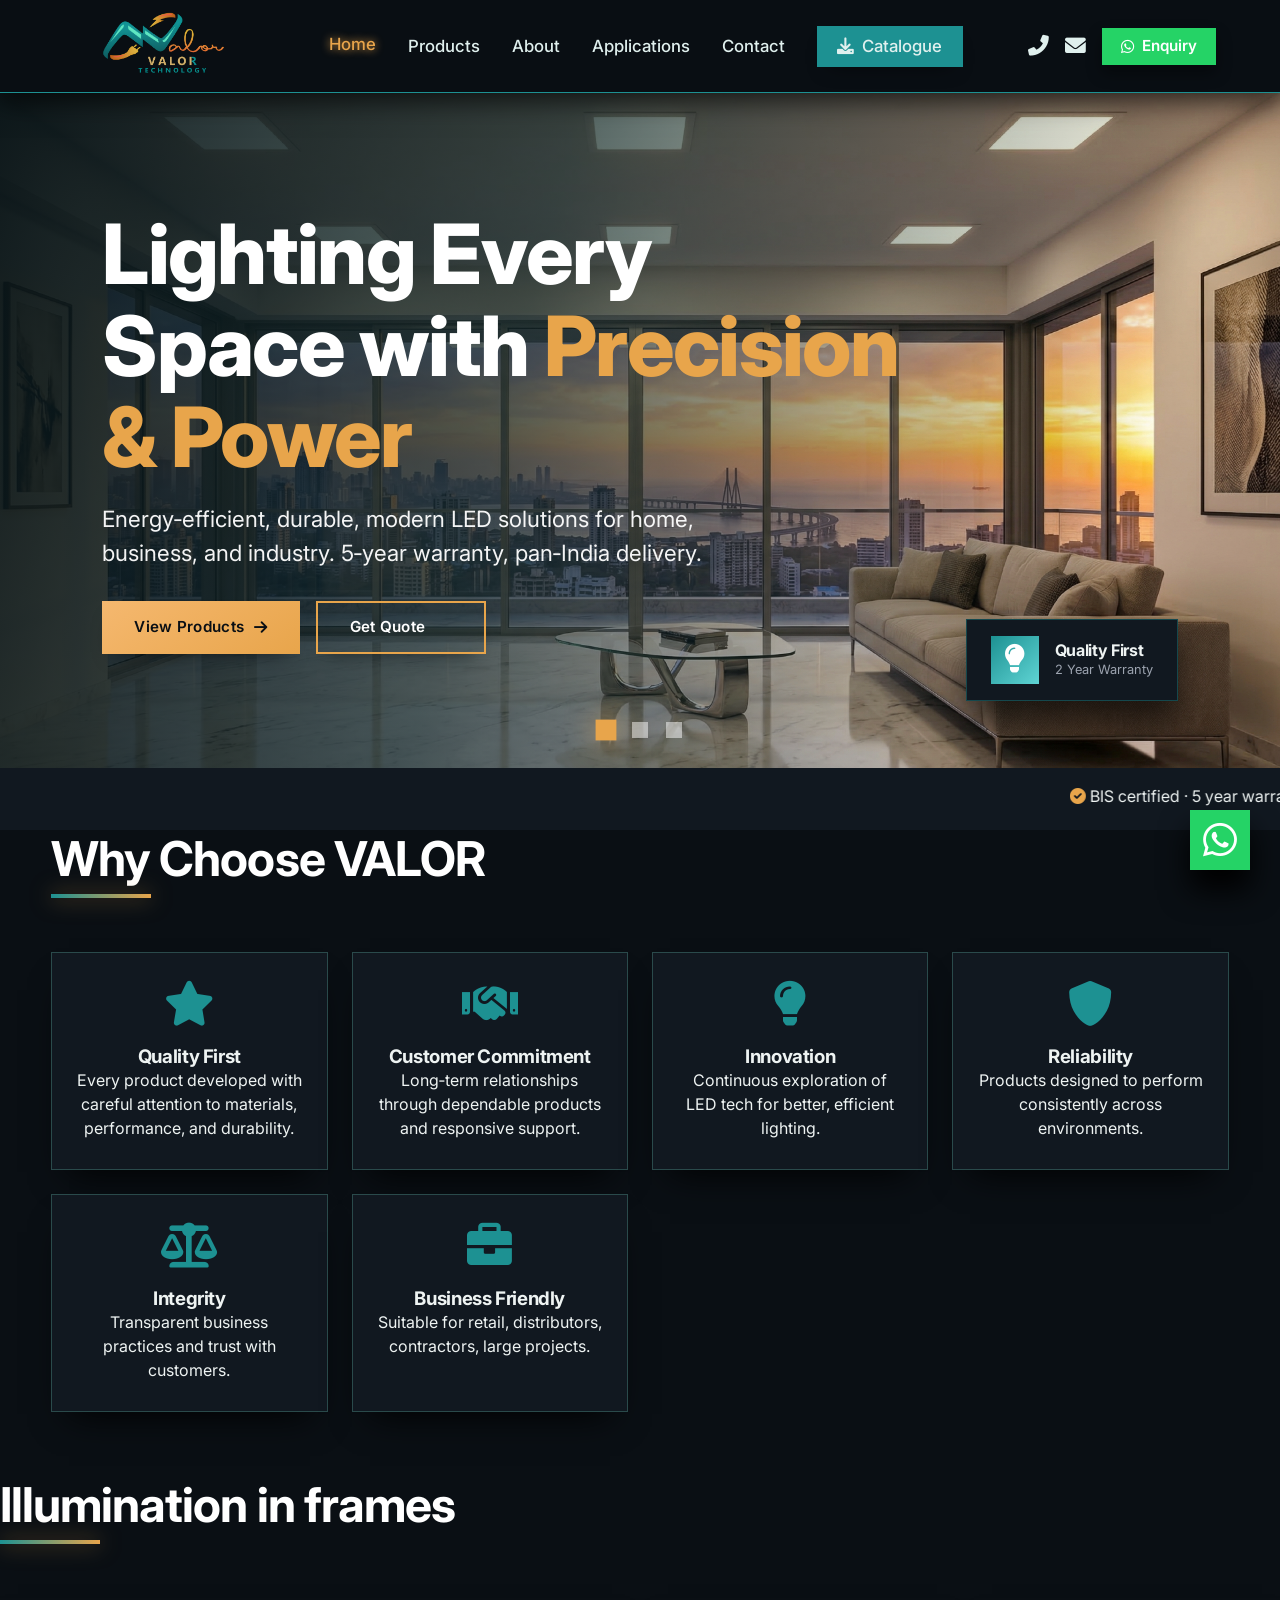
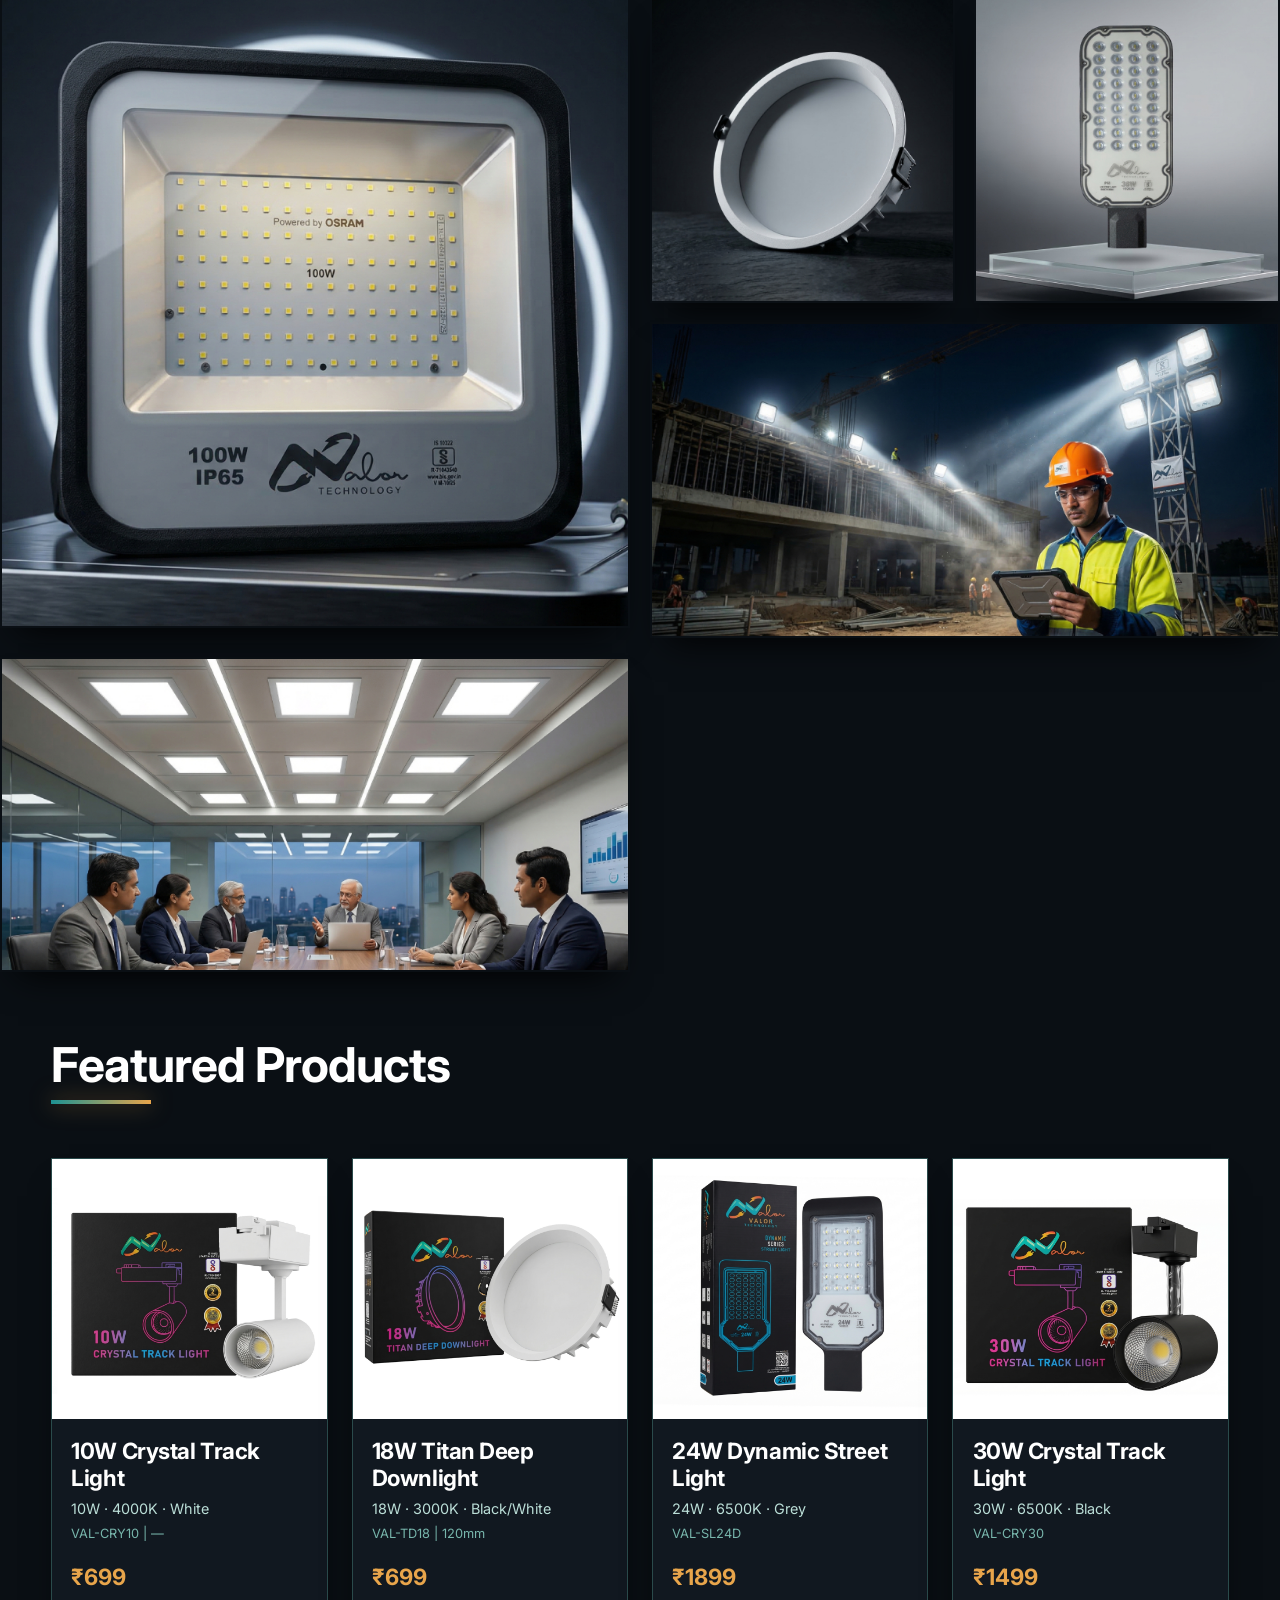
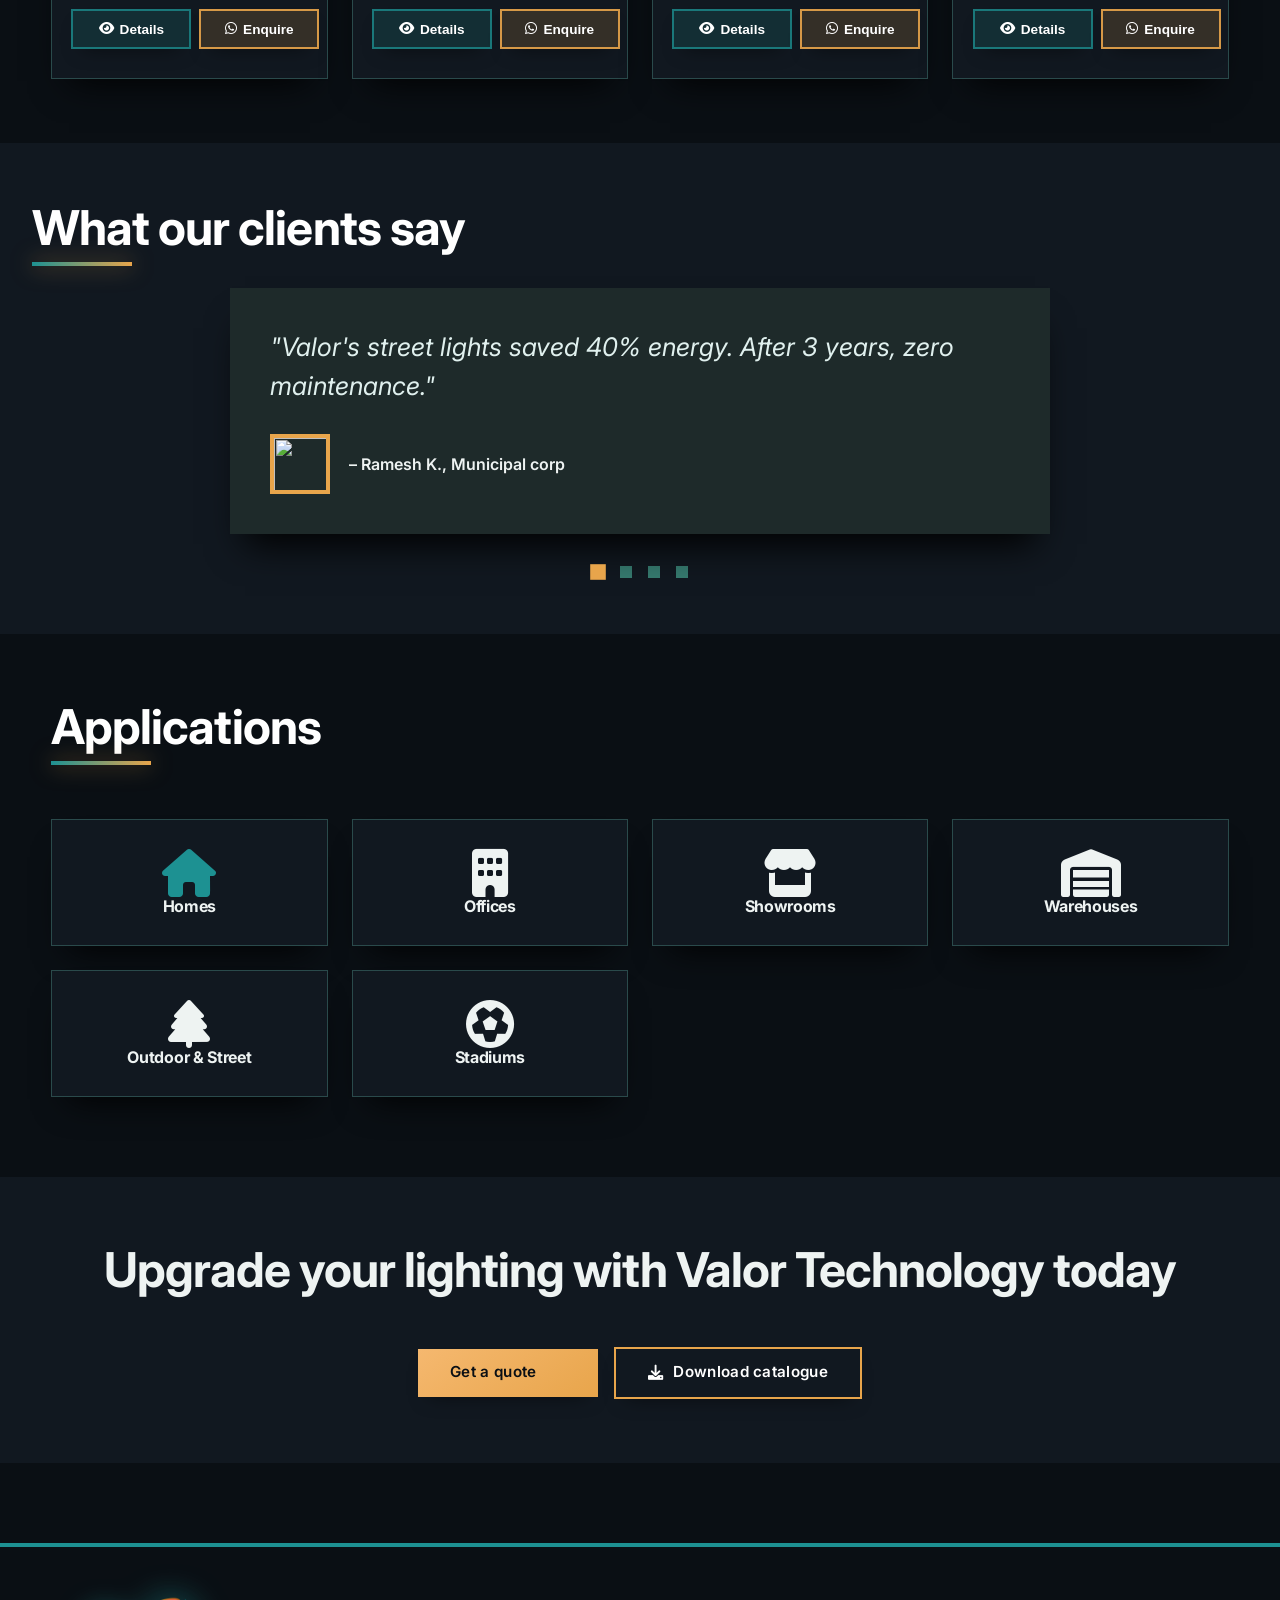
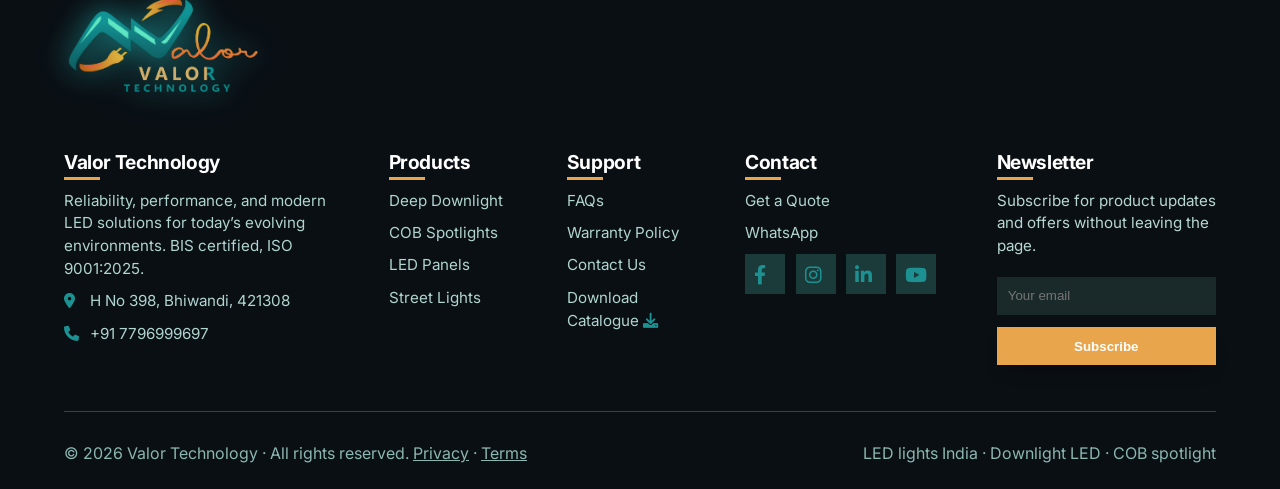
==== commit d1ffa38a: "remove radius" ====
--- a/index.html
+++ b/index.html
@@ -44,7 +44,7 @@
             --text-light: #eef3f2;
             --glow: 0 0 22px rgba(29, 145, 146, 0.5);
             --glow-orange: 0 0 22px rgba(232, 165, 75, 0.6);
-            --transition: 0.3s cubic-bezier(0.2, 0.9, 0.3, 1.1);
+            --transition: 0.25s ease;
             --shadow-lg: 0 20px 35px -18px black;
             --shadow-hover: 0 25px 40px -15px #000000cc;
         }
@@ -84,7 +84,7 @@
             width: 100px;
             height: 4px;
             background: linear-gradient(90deg, var(--primary), var(--accent));
-            border-radius: 6px;
+            border-radius: 0px;
             box-shadow: var(--glow-orange);
         }
 
@@ -100,7 +100,7 @@
             align-items: center;
             gap: 10px;
             padding: 0.8rem 2rem;
-            border-radius: 60px;
+            border-radius: 0px;
             font-weight: 600;
             text-decoration: none;
             transition: var(--transition);
@@ -184,7 +184,7 @@
             width: 48px;
             height: 48px;
             background: linear-gradient(145deg, var(--primary), #1d6b6b);
-            border-radius: 16px;
+            border-radius: 0px;
             display: flex;
             align-items: center;
             justify-content: center;
@@ -246,7 +246,7 @@
             background: #25D366;
             color: white;
             padding: 0.45rem 1.2rem;
-            border-radius: 40px;
+            border-radius: 0px;
             font-size: 0.95rem;
             font-weight: 600;
             gap: 8px;
@@ -277,7 +277,7 @@
             background: var(--primary);
             color: #0a0f14;
             padding: 0.5rem 1.3rem;
-            border-radius: 50px;
+            border-radius: 0px;
             font-weight: 600;
             display: inline-flex;
             align-items: center;
@@ -354,7 +354,7 @@
                 background: var(--accent);
                 color: #0a0f14;
                 padding: 0.8rem 1.5rem;
-                border-radius: 60px;
+                border-radius: 0px;
                 font-size: 1.2rem;
                 margin-top: 1rem;
                 justify-content: center;
@@ -490,7 +490,7 @@
             width: 16px;
             height: 16px;
             background: rgba(255, 255, 255, 0.5);
-            border-radius: 50%;
+            border-radius: 0%;
             cursor: pointer;
             transition: 0.2s;
         }
@@ -512,7 +512,7 @@
             right: 8%;
             background: #111820;
             border: 1px solid rgba(29, 145, 146, 0.4);
-            border-radius: 1.5rem;
+            border-radius: 0px;
             padding: 1rem 1.5rem;
             backdrop-filter: blur(8px);
             box-shadow: 0 20px 30px rgba(0, 0, 0, 0.6);
@@ -527,7 +527,7 @@
             width: 3rem;
             height: 3rem;
             background: linear-gradient(to bottom right, #1d9192, #5fd4d4);
-            border-radius: 1rem;
+            border-radius: 0px;
             display: flex;
             align-items: center;
             justify-content: center;
@@ -624,7 +624,7 @@
         }
 
         .gallery-item {
-            border-radius: 30px;
+            border-radius: 0px;
             overflow: hidden;
             aspect-ratio: 1 / 1;
             box-shadow: var(--shadow-lg);
@@ -705,7 +705,7 @@
         .app-card,
         .review-card {
             background: var(--card-bg);
-            border-radius: 28px;
+            border-radius: 0px;
             padding: 1.8rem 1.5rem;
             transition: var(--transition);
             border: 1px solid #2a4a4b;
@@ -736,7 +736,7 @@
 
         .product-card {
             background: var(--card-bg);
-            border-radius: 28px;
+            border-radius: 0px;
             overflow: hidden;
             transition: var(--transition);
             border: 1px solid #2a4a4b;
@@ -762,7 +762,7 @@
 
         .product-detail-card img {
             width: 100%;
-            border-radius: 30px;
+            border-radius: 0px;
             display: block;
             height: auto;
             max-height: 520px;
@@ -865,7 +865,7 @@
         .enquire-btn {
             flex: 1;
             padding: 0.65rem 0.75rem;
-            border-radius: 40px;
+            border-radius: 0px;
             font-weight: 600;
             cursor: pointer;
             transition: var(--transition);
@@ -909,7 +909,7 @@
             color: white;
             display: inline-block;
             padding: 0.2rem 0.8rem;
-            border-radius: 60px;
+            border-radius: 0px;
             font-size: 0.7rem;
             margin-right: 0.3rem;
         }
@@ -926,7 +926,7 @@
             border: none;
             color: white;
             padding: 0.5rem 1.6rem;
-            border-radius: 60px;
+            border-radius: 0px;
             font-weight: 500;
             cursor: pointer;
             transition: 0.2s;
@@ -943,7 +943,7 @@
 
         .reviews-section {
             background: #111820;
-            border-radius: 70px;
+            border-radius: 0px;
             padding: 3.5rem 2rem;
             margin: 4rem 0;
         }
@@ -959,7 +959,7 @@
         .review-slide {
             display: none;
             background: #1e2a2a;
-            border-radius: 60px;
+            border-radius: 0px;
             padding: 2.5rem;
             box-shadow: 0 25px 35px -15px black;
             max-width: 820px;
@@ -1001,7 +1001,7 @@
         .reviewer img {
             width: 60px;
             height: 60px;
-            border-radius: 50%;
+            border-radius: 0%;
             object-fit: cover;
             border: 4px solid var(--accent);
         }
@@ -1017,7 +1017,7 @@
             width: 12px;
             height: 12px;
             background: #367a6f;
-            border-radius: 50%;
+            border-radius: 0%;
             cursor: pointer;
             transition: 0.2s;
         }
@@ -1038,7 +1038,7 @@
             grid-template-columns: 1fr 1fr;
             gap: 2rem;
             background: linear-gradient(145deg, #111820, #0f151c);
-            border-radius: 50px;
+            border-radius: 0px;
             padding: 2.5rem;
             margin-top: 2rem;
             box-shadow: 0 30px 40px -15px black, 0 0 0 1px rgba(29, 145, 146, 0.3);
@@ -1055,7 +1055,7 @@
         .info-modern {
             background: rgba(26, 37, 37, 0.7);
             backdrop-filter: blur(8px);
-            border-radius: 36px;
+            border-radius: 0px;
             padding: 1.8rem;
             border: 1px solid #2a4a4b;
             box-shadow: 0 15px 25px -10px black;
@@ -1094,7 +1094,7 @@
             width: 36px;
             height: 36px;
             background: #1b3b3b;
-            border-radius: 50%;
+            border-radius: 0%;
             display: inline-flex;
             align-items: center;
             justify-content: center;
@@ -1105,7 +1105,7 @@
         .business-hours-modern {
             background: rgba(26, 37, 37, 0.7);
             backdrop-filter: blur(8px);
-            border-radius: 36px;
+            border-radius: 0px;
             padding: 1.5rem 1.8rem;
             border: 1px solid #2a4a4b;
         }
@@ -1117,7 +1117,7 @@
         }
 
         .map-container-modern {
-            border-radius: 36px;
+            border-radius: 0px;
             overflow: hidden;
             height: 220px;
             border: 3px solid var(--primary);
@@ -1141,7 +1141,7 @@
             background: #1b3b3b;
             width: 48px;
             height: 48px;
-            border-radius: 50%;
+            border-radius: 0%;
             display: inline-flex;
             align-items: center;
             justify-content: center;
@@ -1160,7 +1160,7 @@
         .contact-form-modern {
             background: rgba(26, 37, 37, 0.7);
             backdrop-filter: blur(8px);
-            border-radius: 36px;
+            border-radius: 0px;
             padding: 2rem;
             border: 1px solid #2a4a4b;
             box-shadow: 0 15px 25px -10px black;
@@ -1190,7 +1190,7 @@
         .contact-form-modern textarea {
             width: 100%;
             padding: 1rem 1.2rem 1rem 2.8rem;
-            border-radius: 60px;
+            border-radius: 0px;
             border: none;
             background: #1a2a2a;
             color: white;
@@ -1201,7 +1201,7 @@
 
         .contact-form-modern textarea {
             padding-left: 2.8rem;
-            border-radius: 36px;
+            border-radius: 0px;
             resize: vertical;
         }
 
@@ -1218,7 +1218,7 @@
             color: white;
             border: none;
             padding: 1rem 2rem;
-            border-radius: 60px;
+            border-radius: 0px;
             font-weight: 700;
             font-size: 1.1rem;
             cursor: pointer;
@@ -1308,7 +1308,7 @@
             width: 36px;
             height: 3px;
             background: var(--accent);
-            border-radius: 3px;
+            border-radius: 0px;
         }
 
         .footer-col p,
@@ -1335,7 +1335,7 @@
             background: #1b3b3b;
             width: 40px;
             height: 40px;
-            border-radius: 50%;
+            border-radius: 0%;
             display: inline-flex;
             align-items: center;
             justify-content: center;
@@ -1354,7 +1354,7 @@
         .newsletter button {
             width: 100%;
             padding: 0.7rem;
-            border-radius: 60px;
+            border-radius: 0px;
             border: none;
             margin: 0.4rem 0;
         }
@@ -1402,7 +1402,7 @@
             background: #25D366;
             width: 60px;
             height: 60px;
-            border-radius: 50%;
+            border-radius: 0%;
             display: flex;
             align-items: center;
             justify-content: center;
@@ -1466,7 +1466,7 @@
             background: #111820;
             max-width: 700px;
             width: 100%;
-            border-radius: 50px;
+            border-radius: 0px;
             padding: 2rem;
             border: 2px solid var(--primary);
             box-shadow: 0 0 50px var(--primary);
@@ -1514,7 +1514,7 @@
 
         .modal-img img {
             width: 100%;
-            border-radius: 26px;
+            border-radius: 0px;
             border: 3px solid var(--accent);
         }
 
@@ -1544,7 +1544,7 @@
             color: white;
             border: none;
             padding: 0.9rem 1.8rem;
-            border-radius: 60px;
+            border-radius: 0px;
             font-weight: 700;
             margin-top: 1.2rem;
             cursor: pointer;
@@ -1560,7 +1560,7 @@
         @media (max-width: 600px) {
             .modal-content {
                 padding: 1.5rem;
-                border-radius: 36px;
+                border-radius: 0px;
             }
 
             .modal-body {
@@ -1605,7 +1605,7 @@
             background: #1e3030;
             color: white;
             padding: 0.9rem 2.2rem;
-            border-radius: 60px;
+            border-radius: 0px;
             border-left: 8px solid var(--accent);
             box-shadow: 0 15px 30px black;
             z-index: 2000;
@@ -1656,7 +1656,7 @@
 
         .about-hero-img img {
             width: 100%;
-            border-radius: 50px;
+            border-radius: 0px;
             border: 4px solid var(--primary);
             transition: 0.5s;
         }
@@ -1675,7 +1675,7 @@
 
         .value-item {
             background: #1a2a2a;
-            border-radius: 36px;
+            border-radius: 0px;
             padding: 1.8rem;
             text-align: center;
             transition: 0.3s;
@@ -1707,7 +1707,7 @@
         .team-member img {
             width: 140px;
             height: 140px;
-            border-radius: 50%;
+            border-radius: 0%;
             border: 5px solid var(--accent);
             transition: 0.3s;
         }
@@ -1735,7 +1735,7 @@
             .about-hero-img img {
                 max-width: 90%;
                 margin: 0 auto;
-                border-radius: 40px;
+                border-radius: 0px;
             }
 
             .values-grid {
@@ -1755,25 +1755,21 @@
                 font-size: 1.1rem;
             }
 
-            /* mission/vision block */
             div[style*="grid-template-columns: 1fr 1fr"] {
                 grid-template-columns: 1fr !important;
                 gap: 1.5rem;
             }
 
-            /* "Our Approach" grid (3 columns) */
             .grid-4[style*="grid-template-columns:repeat(3,1fr)"] {
                 grid-template-columns: 1fr !important;
             }
 
-            /* Industries we serve grid */
             .grid-4 .why-card {
                 padding: 1.2rem;
             }
 
-            /* blockquote */
             div[style*="background: #1a2a2a; border-radius: 80px;"] {
-                border-radius: 40px !important;
+                border-radius: 0px !important;
                 padding: 1.5rem !important;
             }
 
@@ -1792,7 +1788,7 @@
             }
 
             .about-hero-img img {
-                border-radius: 30px;
+                border-radius: 0px;
             }
 
             .value-item {
@@ -1851,13 +1847,13 @@
             }
 
             .reviews-section {
-                border-radius: 40px;
+                border-radius: 0px;
                 padding: 2rem 1rem;
             }
 
             .review-slide {
                 padding: 1.5rem;
-                border-radius: 40px;
+                border-radius: 0px;
             }
         }
     </style>
@@ -1866,7 +1862,7 @@
 <body>
     <div class="loader" id="loader">
         <div
-            style="border:6px solid #1f504a; border-top-color:var(--accent); width:80px; height:80px; border-radius:50%; animation:spin 1s infinite;">
+            style="border:6px solid #1f504a; border-top-color:var(--accent); width:80px; height:80px; border-radius:0%; animation:spin 1s infinite;">
         </div>
     </div>
 
@@ -2048,7 +2044,7 @@
             </div>
         </div>
         <div class="container cta-panel"
-            style="text-align:center; background: #111820; border-radius: 100px; padding: 4rem 2rem; margin: 5rem auto;">
+            style="text-align:center; background: #111820; border-radius: 0px; padding: 4rem 2rem; margin: 5rem auto;">
             <h2 style="font-size:clamp(2rem,5vw,3rem);">Upgrade your lighting with Valor Technology today</h2>
             <a href="/contact" data-page="contact" class="btn btn-primary" style="margin-top:2rem;">Get a quote</a>
             <a href="./asset/Valor Technology 2026 ..pdf" download="Valor Technology 2026.pdf" id="downloadCtaHome"
@@ -2260,7 +2256,7 @@
                 </div>
             </div>
 
-            <div style="background: #1a2a2a; border-radius: 80px; padding: 2.5rem; text-align: center; margin: 3rem 0;">
+            <div style="background: #1a2a2a; border-radius: 0px; padding: 2.5rem; text-align: center; margin: 3rem 0;">
                 <p style="font-size:1.8rem; font-weight:600; color:var(--accent);">Valor Technology is built around
                     reliability, performance, and modern lighting solutions that help customers succeed.</p>
             </div>
@@ -2272,35 +2268,35 @@
         <h2 class="section-title">Real‑world applications</h2>
         <div class="grid-4">
             <div class="app-card"><img src="./asset/Office panel lights (800×400 px).jpg" alt="office lighting"
-                    style="width:100%; height:200px; object-fit:cover; border-radius:30px;">
+                    style="width:100%; height:200px; object-fit:cover; border-radius:0px;">
                 <h3>Office lighting</h3>
             </div>
             <div class="app-card"><img src="./asset/Flood light wide shot (800×400 px).jpg" alt="retail showroom"
-                    style="width:100%; height:200px; object-fit:cover; border-radius:30px;">
+                    style="width:100%; height:200px; object-fit:cover; border-radius:0px;">
                 <h3>Retail showrooms</h3>
             </div>
             <div class="app-card"><img src="./asset/Street light at dusk (400×400 px).jpg" alt="street lighting"
-                    style="width:100%; height:200px; object-fit:cover; border-radius:30px;">
+                    style="width:100%; height:200px; object-fit:cover; border-radius:0px;">
                 <h3>Street & outdoor</h3>
             </div>
             <div class="app-card"><img src="./asset/SMART FLOOD LIGHT 1.jpg" alt="stadium lighting"
-                    style="width:100%; height:200px; object-fit:cover; border-radius:30px;">
+                    style="width:100%; height:200px; object-fit:cover; border-radius:0px;">
                 <h3>Stadium lighting</h3>
             </div>
             <div class="app-card"><img src="./asset/Ceiling downlight (400×400 px).jpg" alt="home interior lighting"
-                    style="width:100%; height:200px; object-fit:cover; border-radius:30px;">
+                    style="width:100%; height:200px; object-fit:cover; border-radius:0px;">
                 <h3>Home interiors</h3>
             </div>
             <div class="app-card"><img src="./asset/Flood light close-up (800×800 px).jpg" alt="industrial lighting"
-                    style="width:100%; height:200px; object-fit:cover; border-radius:30px;">
+                    style="width:100%; height:200px; object-fit:cover; border-radius:0px;">
                 <h3>Industrial warehouses</h3>
             </div>
             <div class="app-card"><img src="./asset/SLEEK 2.jpg" alt="modern panel lighting"
-                    style="width:100%; height:200px; object-fit:cover; border-radius:30px;">
+                    style="width:100%; height:200px; object-fit:cover; border-radius:0px;">
                 <h3>Modern panel lighting</h3>
             </div>
             <div class="app-card"><img src="./asset/SLEEK 3.jpg" alt="architectural lighting"
-                    style="width:100%; height:200px; object-fit:cover; border-radius:30px;">
+                    style="width:100%; height:200px; object-fit:cover; border-radius:0px;">
                 <h3>Architectural lighting</h3>
             </div>
         </div>
@@ -2422,301 +2418,34 @@
     <script>
         // ================== PRODUCT DATA ==================
         const products = [
-            {
-                name: '6+3 Tricolor Conceal Panel',
-                category: 'RGB Panels',
-                watts: '6W+3W',
-                cutout: '—',
-                price: '₹899',
-                cct: 'Tricolor',
-                body: 'Silver',
-                code: 'VAL-RGB63',
-                img: './asset/product/6+3 TRICOLOR CONCEAL PANEL.jpg'
-            },
-            {
-                name: '7W Crysta Cylinder Spotlight',
-                category: 'COB Spotlights',
-                watts: '7W',
-                cutout: '70mm',
-                price: '₹449',
-                cct: '3000K',
-                body: 'Black',
-                code: 'VAL-CRY7',
-                img: './asset/product/7W CRYSTA CYLINDER SPOTLIGHT.jpg'
-            },
-            {
-                name: '7W Next Gen COB Spotlight M1',
-                category: 'COB Spotlights',
-                watts: '7W',
-                cutout: '70mm',
-                price: '₹429',
-                cct: 'WW',
-                body: 'Matt Black',
-                code: 'VAL-NG7M1',
-                img: './asset/product/7W NEXT GEN COB SPOTLIGHT M1.jpg'
-            },
-            {
-                name: '7W Next Gen COB Spotlight',
-                category: 'COB Spotlights',
-                watts: '7W',
-                cutout: '70mm',
-                price: '₹429',
-                cct: 'WW',
-                body: 'Black',
-                code: 'VAL-NG7',
-                img: './asset/product/7W NEXT GEN COB SPOTLIGHT.jpg'
-            },
-            {
-                name: '10W Crystal Track Light',
-                category: 'Track Lights',
-                watts: '10W',
-                cutout: '—',
-                price: '₹699',
-                cct: '4000K',
-                body: 'White',
-                code: 'VAL-CRY10',
-                img: './asset/product/10W CRYSTAL TRACK LIGHT.jpg'
-            },
-            {
-                name: '12+4 Tricolor Conceal Panel',
-                category: 'RGB Panels',
-                watts: '12W+4W',
-                cutout: '—',
-                price: '₹1199',
-                cct: '3 modes',
-                body: 'Silver',
-                code: 'VAL-RGB124',
-                img: './asset/product/12+4 TRICOLOR CONCEAL PANEL.png'
-            },
-            {
-                name: '12W Crysta Cylinder Spotlight',
-                category: 'COB Spotlights',
-                watts: '12W',
-                cutout: '90mm',
-                price: '₹599',
-                cct: '3000K',
-                body: 'Black/White',
-                code: 'VAL-CRY12',
-                img: './asset/product/12W CRYSTA CYLINDER SPOTLIGHT.jpg'
-            },
-            {
-                name: '12W Next Gen COB M2',
-                category: 'COB Spotlights',
-                watts: '12W',
-                cutout: '90mm',
-                price: '₹649',
-                cct: '3000K',
-                body: 'Black',
-                code: 'VAL-NG12M2',
-                img: './asset/product/12W NEXT GEN COB M2.jpg'
-            },
-            {
-                name: '12W Next Gen COB Spotlight M1',
-                category: 'COB Spotlights',
-                watts: '12W',
-                cutout: '90mm',
-                price: '₹629',
-                cct: 'WW',
-                body: 'Matt Black',
-                code: 'VAL-NG12M1',
-                img: './asset/product/12W NEXT GEN COB SPOTLIGHT M1.jpg'
-            },
-            {
-                name: '15W Vivid Backlit Panel Round',
-                category: 'LED Panels',
-                watts: '15W',
-                cutout: '200mm',
-                price: '₹999',
-                cct: 'Selectable',
-                body: 'White',
-                code: 'VAL-VIV15R',
-                img: './asset/product/15W VIVID BACKLIT PANEL RD.jpg'
-            },
-            {
-                name: '15W Vivid Backlit Panel Square',
-                category: 'LED Panels',
-                watts: '15W',
-                cutout: '200mm',
-                price: '₹999',
-                cct: 'Selectable',
-                body: 'White',
-                code: 'VAL-VIV15S',
-                img: './asset/product/15W VIVID BACKLIT PANEL SQ.jpg'
-            },
-            {
-                name: '18/22W Sleek Panel Round',
-                category: 'LED Panels',
-                watts: '18W/22W',
-                cutout: '200mm',
-                price: '₹1299',
-                cct: '6500K',
-                body: 'White',
-                code: 'VAL-SLEEKRD',
-                img: './asset/product/18&22W SLEEK PANEL RD.jpg'
-            },
-            {
-                name: '18/22W Sleek Panel Square',
-                category: 'LED Panels',
-                watts: '18W/22W',
-                cutout: '200mm',
-                price: '₹1299',
-                cct: '6500K',
-                body: 'White',
-                code: 'VAL-SLEEKSQ',
-                img: './asset/product/18&22W SLEEK PANEL SQ.jpg'
-            },
-            {
-                name: '18W Titan Deep Downlight',
-                category: 'Deep Downlight',
-                watts: '18W',
-                cutout: '120mm',
-                price: '₹699',
-                cct: '3000K',
-                body: 'Black/White',
-                code: 'VAL-TD18',
-                img: './asset/product/18W TITAN DEEP DOWNLIGHT.jpg'
-            },
-            {
-                name: '24W Dynamic Street Light',
-                category: 'Street Lights',
-                watts: '24W',
-                price: '₹1899',
-                cct: '6500K',
-                body: 'Grey',
-                code: 'VAL-SL24D',
-                img: './asset/product/24W DYNAMIC STREET LIGHT.jpg'
-            },
-            {
-                name: '24W Sharp Street Light',
-                category: 'Street Lights',
-                watts: '24W',
-                price: '₹1799',
-                cct: '6500K',
-                body: 'Grey',
-                code: 'VAL-SL24S',
-                img: './asset/product/24W SHARP STREET LIGHT.jpg'
-            },
-            {
-                name: '30W Crystal Track Light',
-                category: 'Track Lights',
-                watts: '30W',
-                price: '₹1499',
-                cct: '6500K',
-                body: 'Black',
-                code: 'VAL-CRY30',
-                img: './asset/product/30W CRYSTAL TRACK LIGHT (1).jpg'
-            },
-            {
-                name: '30W Smart Flood Light',
-                category: 'Flood Lights',
-                watts: '30W',
-                price: '₹1599',
-                cct: '6500K',
-                body: 'Grey',
-                code: 'VAL-FL30S',
-                img: './asset/product/30W SMART FLOOD LIGHT.jpg'
-            },
-            {
-                name: '36W Sharp Street Light',
-                category: 'Street Lights',
-                watts: '36W',
-                price: '₹2599',
-                cct: '6500K',
-                body: 'Grey',
-                code: 'VAL-SL36S',
-                img: './asset/product/36W SHARP STREET LIGHT.jpg'
-            },
-            {
-                name: '36W Titan Deep Downlight',
-                category: 'Deep Downlight',
-                watts: '36W',
-                cutout: '150mm',
-                price: '₹999',
-                cct: '3000K',
-                body: 'Black',
-                code: 'VAL-TD36',
-                img: './asset/product/36W TITAN DEEP DOWNLIGHT (1).jpg'
-            },
-            {
-                name: '50W Dynamic Street Light',
-                category: 'Street Lights',
-                watts: '50W',
-                price: '₹2999',
-                cct: '6500K',
-                body: 'Grey',
-                code: 'VAL-SL50D',
-                img: './asset/product/50W DYNAMIC STREET LIGHT.jpg'
-            },
-            {
-                name: '50W Sharp Street Light',
-                category: 'Street Lights',
-                watts: '50W',
-                price: '₹2899',
-                cct: '6500K',
-                body: 'Grey',
-                code: 'VAL-SL50S',
-                img: './asset/product/50W SHARP STREET LIGHT.jpg'
-            },
-            {
-                name: '50W Smart Flood Light',
-                category: 'Flood Lights',
-                watts: '50W',
-                price: '₹2299',
-                cct: '6500K',
-                body: 'Grey',
-                code: 'VAL-FL50S',
-                img: './asset/product/50W SMART FLOOD LIGHT.jpg'
-            },
-            {
-                name: '100W Dynamic Street Light',
-                category: 'Street Lights',
-                watts: '100W',
-                price: '₹4999',
-                cct: '6500K',
-                body: 'Grey',
-                code: 'VAL-SL100D',
-                img: './asset/product/100W DYNAMIC STREET LIGHT.jpg'
-            },
-            {
-                name: '100W Sharp Street Light',
-                category: 'Street Lights',
-                watts: '100W',
-                price: '₹4799',
-                cct: '6500K',
-                body: 'Grey',
-                code: 'VAL-SL100S',
-                img: './asset/product/100W SHARP STREET LIGHT.jpg'
-            },
-            {
-                name: '100W Smart Flood Light',
-                category: 'Flood Lights',
-                watts: '100W',
-                price: '₹3999',
-                cct: '6500K',
-                body: 'Grey',
-                code: 'VAL-FL100S',
-                img: './asset/product/100W SMART FLOOD LIGHT.jpg'
-            },
-            {
-                name: '150W Smart Flood Light',
-                category: 'Flood Lights',
-                watts: '150W',
-                price: '₹6499',
-                cct: '6500K',
-                body: 'Grey',
-                code: 'VAL-FL150S',
-                img: './asset/product/150W SMART FLOOD LIGHT.jpg'
-            },
-            {
-                name: '200W Smart Flood Light',
-                category: 'Flood Lights',
-                watts: '200W',
-                price: '₹7999',
-                cct: '6500K',
-                body: 'Grey',
-                code: 'VAL-FL200S',
-                img: './asset/product/200W SMART FLOOD LIGHT.jpg'
-            }
+            { name: '6+3 Tricolor Conceal Panel', category: 'RGB Panels', watts: '6W+3W', cutout: '—', price: '₹899', cct: 'Tricolor', body: 'Silver', code: 'VAL-RGB63', img: './asset/product/6+3 TRICOLOR CONCEAL PANEL.jpg' },
+            { name: '7W Crysta Cylinder Spotlight', category: 'COB Spotlights', watts: '7W', cutout: '70mm', price: '₹449', cct: '3000K', body: 'Black', code: 'VAL-CRY7', img: './asset/product/7W CRYSTA CYLINDER SPOTLIGHT.jpg' },
+            { name: '7W Next Gen COB Spotlight M1', category: 'COB Spotlights', watts: '7W', cutout: '70mm', price: '₹429', cct: 'WW', body: 'Matt Black', code: 'VAL-NG7M1', img: './asset/product/7W NEXT GEN COB SPOTLIGHT M1.jpg' },
+            { name: '7W Next Gen COB Spotlight', category: 'COB Spotlights', watts: '7W', cutout: '70mm', price: '₹429', cct: 'WW', body: 'Black', code: 'VAL-NG7', img: './asset/product/7W NEXT GEN COB SPOTLIGHT.jpg' },
+            { name: '10W Crystal Track Light', category: 'Track Lights', watts: '10W', cutout: '—', price: '₹699', cct: '4000K', body: 'White', code: 'VAL-CRY10', img: './asset/product/10W CRYSTAL TRACK LIGHT.jpg' },
+            { name: '12+4 Tricolor Conceal Panel', category: 'RGB Panels', watts: '12W+4W', cutout: '—', price: '₹1199', cct: '3 modes', body: 'Silver', code: 'VAL-RGB124', img: './asset/product/12+4 TRICOLOR CONCEAL PANEL.png' },
+            { name: '12W Crysta Cylinder Spotlight', category: 'COB Spotlights', watts: '12W', cutout: '90mm', price: '₹599', cct: '3000K', body: 'Black/White', code: 'VAL-CRY12', img: './asset/product/12W CRYSTA CYLINDER SPOTLIGHT.jpg' },
+            { name: '12W Next Gen COB M2', category: 'COB Spotlights', watts: '12W', cutout: '90mm', price: '₹649', cct: '3000K', body: 'Black', code: 'VAL-NG12M2', img: './asset/product/12W NEXT GEN COB M2.jpg' },
+            { name: '12W Next Gen COB Spotlight M1', category: 'COB Spotlights', watts: '12W', cutout: '90mm', price: '₹629', cct: 'WW', body: 'Matt Black', code: 'VAL-NG12M1', img: './asset/product/12W NEXT GEN COB SPOTLIGHT M1.jpg' },
+            { name: '15W Vivid Backlit Panel Round', category: 'LED Panels', watts: '15W', cutout: '200mm', price: '₹999', cct: 'Selectable', body: 'White', code: 'VAL-VIV15R', img: './asset/product/15W VIVID BACKLIT PANEL RD.jpg' },
+            { name: '15W Vivid Backlit Panel Square', category: 'LED Panels', watts: '15W', cutout: '200mm', price: '₹999', cct: 'Selectable', body: 'White', code: 'VAL-VIV15S', img: './asset/product/15W VIVID BACKLIT PANEL SQ.jpg' },
+            { name: '18/22W Sleek Panel Round', category: 'LED Panels', watts: '18W/22W', cutout: '200mm', price: '₹1299', cct: '6500K', body: 'White', code: 'VAL-SLEEKRD', img: './asset/product/18&22W SLEEK PANEL RD.jpg' },
+            { name: '18/22W Sleek Panel Square', category: 'LED Panels', watts: '18W/22W', cutout: '200mm', price: '₹1299', cct: '6500K', body: 'White', code: 'VAL-SLEEKSQ', img: './asset/product/18&22W SLEEK PANEL SQ.jpg' },
+            { name: '18W Titan Deep Downlight', category: 'Deep Downlight', watts: '18W', cutout: '120mm', price: '₹699', cct: '3000K', body: 'Black/White', code: 'VAL-TD18', img: './asset/product/18W TITAN DEEP DOWNLIGHT.jpg' },
+            { name: '24W Dynamic Street Light', category: 'Street Lights', watts: '24W', price: '₹1899', cct: '6500K', body: 'Grey', code: 'VAL-SL24D', img: './asset/product/24W DYNAMIC STREET LIGHT.jpg' },
+            { name: '24W Sharp Street Light', category: 'Street Lights', watts: '24W', price: '₹1799', cct: '6500K', body: 'Grey', code: 'VAL-SL24S', img: './asset/product/24W SHARP STREET LIGHT.jpg' },
+            { name: '30W Crystal Track Light', category: 'Track Lights', watts: '30W', price: '₹1499', cct: '6500K', body: 'Black', code: 'VAL-CRY30', img: './asset/product/30W CRYSTAL TRACK LIGHT (1).jpg' },
+            { name: '30W Smart Flood Light', category: 'Flood Lights', watts: '30W', price: '₹1599', cct: '6500K', body: 'Grey', code: 'VAL-FL30S', img: './asset/product/30W SMART FLOOD LIGHT.jpg' },
+            { name: '36W Sharp Street Light', category: 'Street Lights', watts: '36W', price: '₹2599', cct: '6500K', body: 'Grey', code: 'VAL-SL36S', img: './asset/product/36W SHARP STREET LIGHT.jpg' },
+            { name: '36W Titan Deep Downlight', category: 'Deep Downlight', watts: '36W', cutout: '150mm', price: '₹999', cct: '3000K', body: 'Black', code: 'VAL-TD36', img: './asset/product/36W TITAN DEEP DOWNLIGHT (1).jpg' },
+            { name: '50W Dynamic Street Light', category: 'Street Lights', watts: '50W', price: '₹2999', cct: '6500K', body: 'Grey', code: 'VAL-SL50D', img: './asset/product/50W DYNAMIC STREET LIGHT.jpg' },
+            { name: '50W Sharp Street Light', category: 'Street Lights', watts: '50W', price: '₹2899', cct: '6500K', body: 'Grey', code: 'VAL-SL50S', img: './asset/product/50W SHARP STREET LIGHT.jpg' },
+            { name: '50W Smart Flood Light', category: 'Flood Lights', watts: '50W', price: '₹2299', cct: '6500K', body: 'Grey', code: 'VAL-FL50S', img: './asset/product/50W SMART FLOOD LIGHT.jpg' },
+            { name: '100W Dynamic Street Light', category: 'Street Lights', watts: '100W', price: '₹4999', cct: '6500K', body: 'Grey', code: 'VAL-SL100D', img: './asset/product/100W DYNAMIC STREET LIGHT.jpg' },
+            { name: '100W Sharp Street Light', category: 'Street Lights', watts: '100W', price: '₹4799', cct: '6500K', body: 'Grey', code: 'VAL-SL100S', img: './asset/product/100W SHARP STREET LIGHT.jpg' },
+            { name: '100W Smart Flood Light', category: 'Flood Lights', watts: '100W', price: '₹3999', cct: '6500K', body: 'Grey', code: 'VAL-FL100S', img: './asset/product/100W SMART FLOOD LIGHT.jpg' },
+            { name: '150W Smart Flood Light', category: 'Flood Lights', watts: '150W', price: '₹6499', cct: '6500K', body: 'Grey', code: 'VAL-FL150S', img: './asset/product/150W SMART FLOOD LIGHT.jpg' },
+            { name: '200W Smart Flood Light', category: 'Flood Lights', watts: '200W', price: '₹7999', cct: '6500K', body: 'Grey', code: 'VAL-FL200S', img: './asset/product/200W SMART FLOOD LIGHT.jpg' }
         ];
         // ================== UTILITIES ==================
         const toast = document.getElementById('toast');
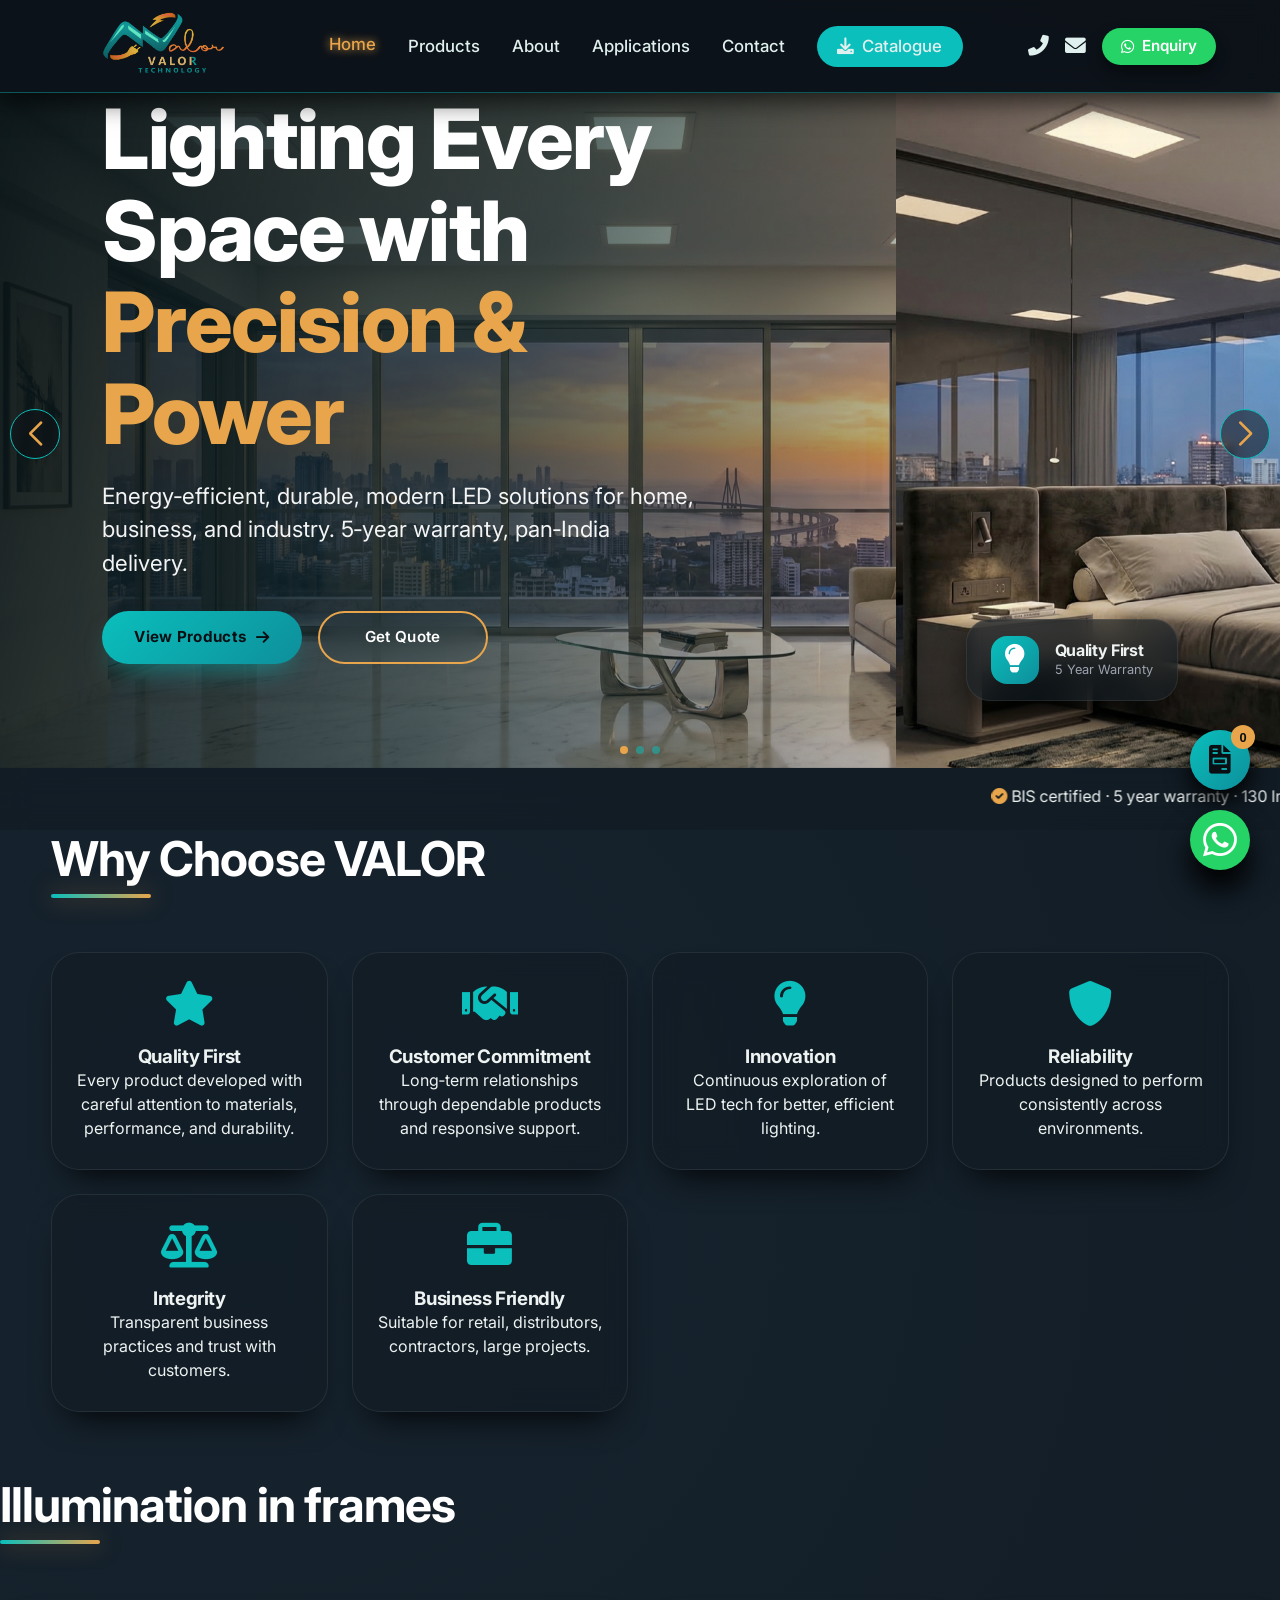
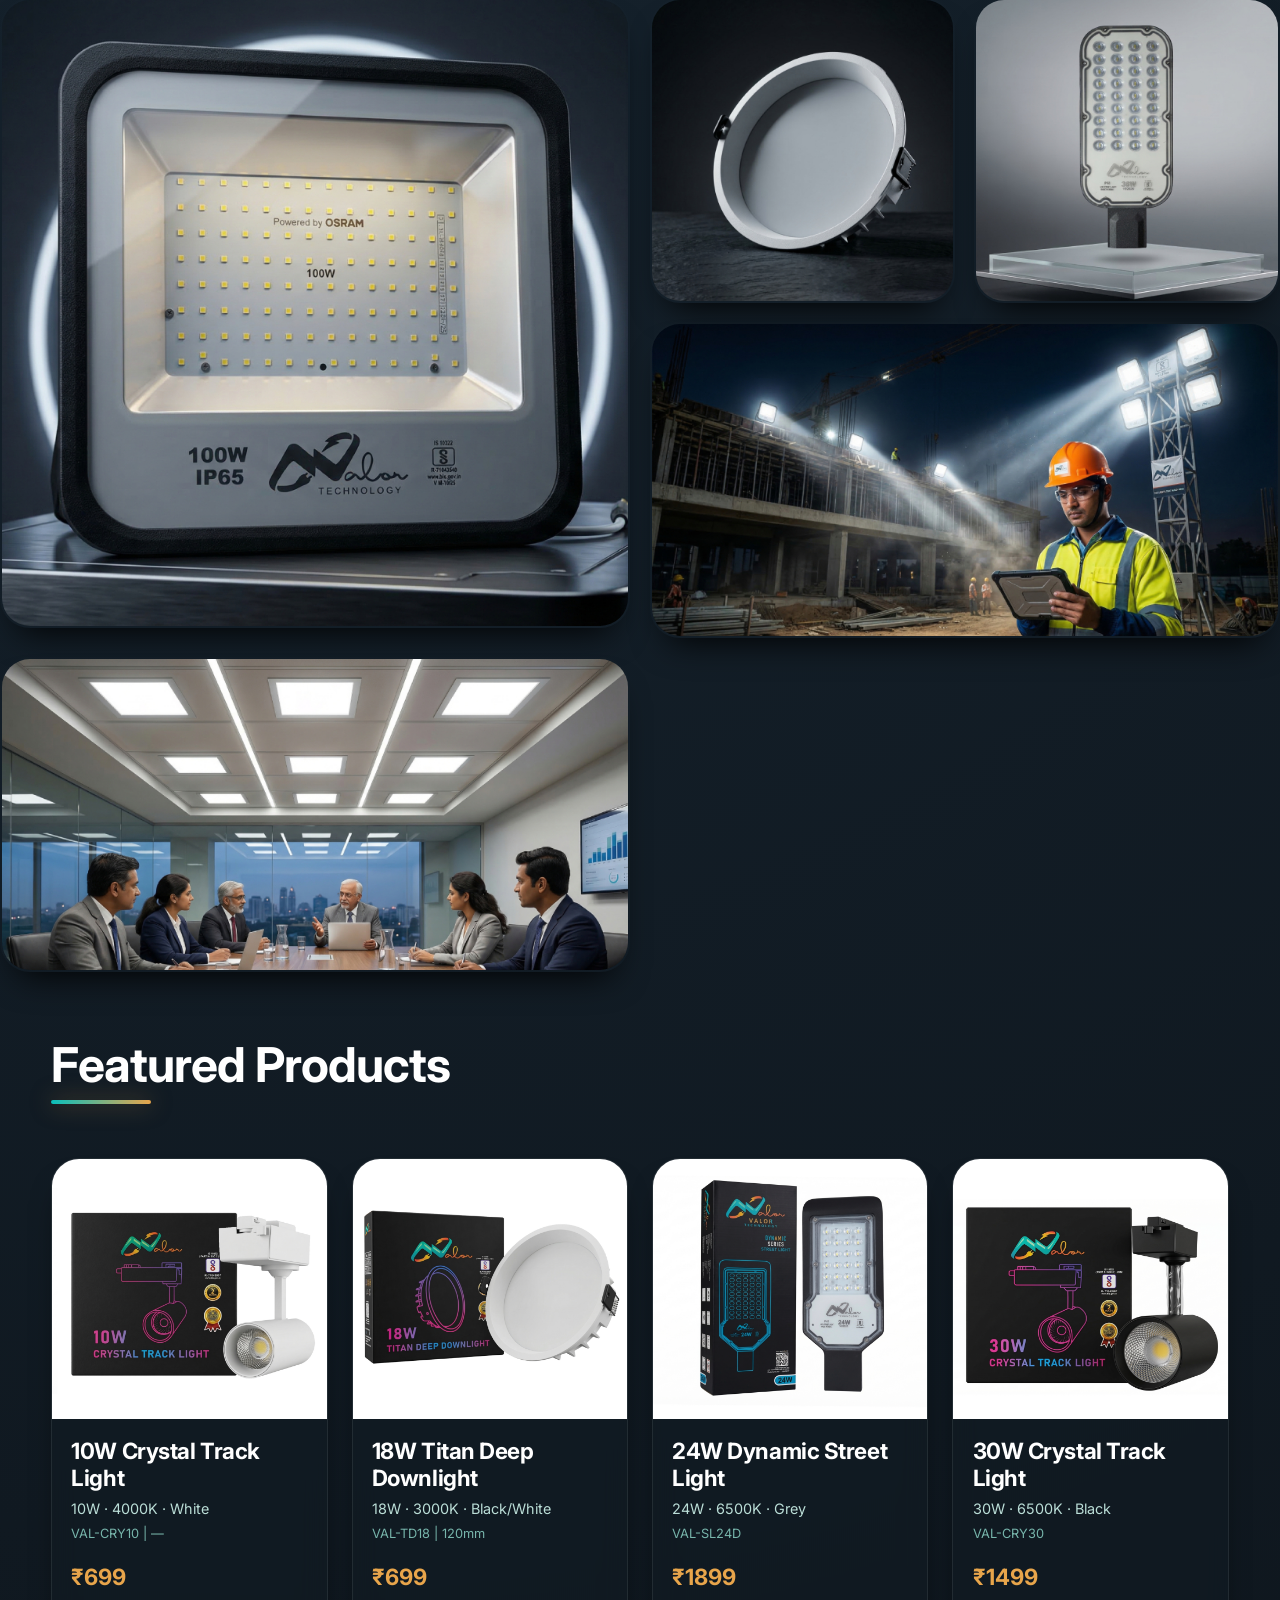
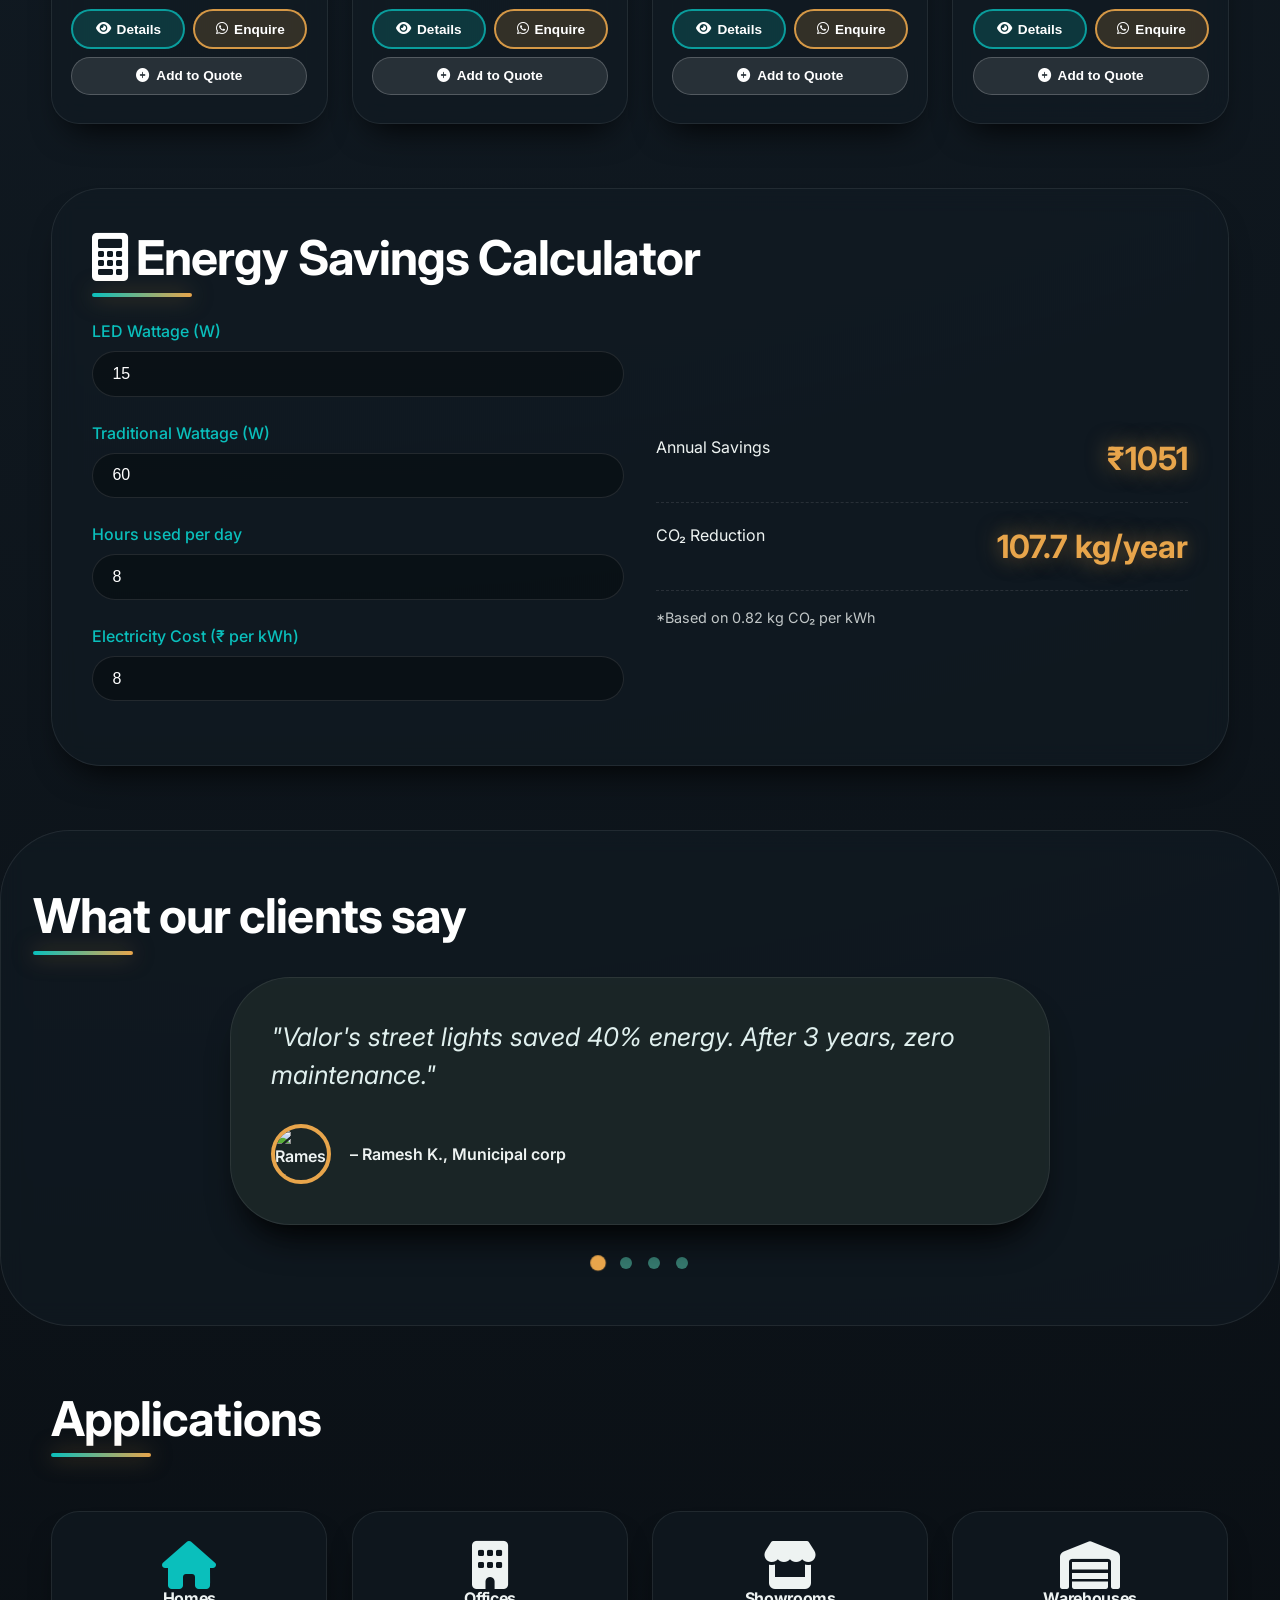
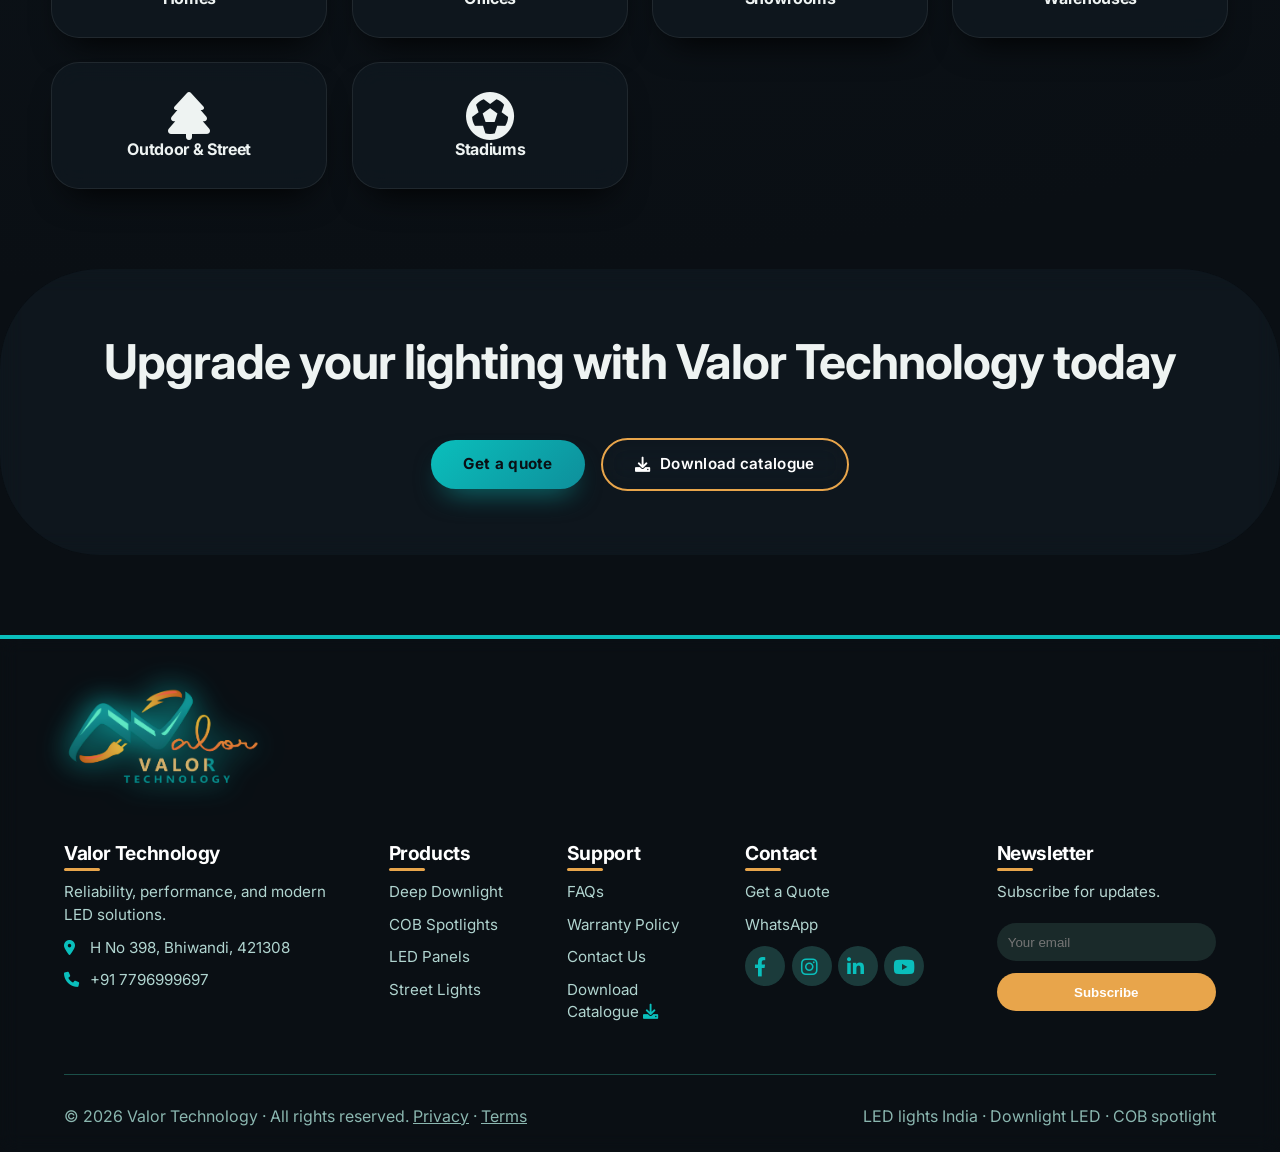
==== commit dbf54b94: "test" ====
--- a/index.html
+++ b/index.html
@@ -2,2824 +2,2797 @@
 <html lang="en">
 
 <head>
-    <meta charset="UTF-8">
-    <meta name="viewport" content="width=device-width, initial-scale=1.0, maximum-scale=5.0, user-scalable=yes">
-    <title>Valor Technology · precision LED lighting</title>
-    <base href="./">
-    <meta name="description"
-        content="Valor Technology – reliable LED lights for home, office & industry. BIS certified, 5‑year warranty. B2B supplier Bhiwandi.">
-    <meta name="keywords"
-        content="LED lights India, downlight LED, COB spotlight India, LED panel light, street light manufacturer, flood light outdoor, LED lighting supplier Bhiwandi">
-    <meta name="author" content="Valor Technology">
-    <!-- fonts & icons -->
-    <link rel="preconnect" href="https://fonts.googleapis.com">
-    <link rel="preconnect" href="https://fonts.gstatic.com" crossorigin>
-    <link
-        href="https://fonts.googleapis.com/css2?family=Inter:ital,opsz,wght@0,14..32,100..900;1,14..32,100..900&family=Syne:wght@400;500;600;700;800&display=swap"
-        rel="stylesheet">
-    <link rel="stylesheet" href="https://cdnjs.cloudflare.com/ajax/libs/font-awesome/6.0.0-beta3/css/all.min.css">
-    <style>
-        /* ----- RESET & VARIABLES ----- */
-        * {
-            margin: 0;
-            padding: 0;
-            box-sizing: border-box;
-        }
-
-        body {
-            font-family: 'Inter', 'Syne', sans-serif;
-            background-color: #0a0f14;
-            color: #eef3f2;
-            line-height: 1.5;
-            overflow-x: hidden;
-            scroll-behavior: smooth;
-        }
-
-        :root {
-            --primary: #1d9192;
-            --accent: #e8a54b;
-            --bg-dark: #0a0f14;
-            --card-bg: #111820;
-            --card-bg-hover: #1e2630;
-            --text-light: #eef3f2;
-            --glow: 0 0 22px rgba(29, 145, 146, 0.5);
-            --glow-orange: 0 0 22px rgba(232, 165, 75, 0.6);
-            --transition: 0.25s ease;
-            --shadow-lg: 0 20px 35px -18px black;
-            --shadow-hover: 0 25px 40px -15px #000000cc;
-        }
-
-        .container {
-            max-width: 1300px;
-            margin: 0 auto;
-            padding: 0 4%;
-        }
-
-        section {
-            padding: 4rem 0;
-        }
-
-        h1,
-        h2,
-        h3,
-        h4 {
-            font-weight: 700;
-            letter-spacing: -0.02em;
-            line-height: 1.2;
-        }
-
-        .section-title {
-            font-size: clamp(2rem, 4.5vw, 3rem);
-            color: white;
-            margin-bottom: 2rem;
-            position: relative;
-            display: inline-block;
-        }
-
-        .section-title:after {
-            content: '';
-            position: absolute;
-            bottom: -10px;
-            left: 0;
-            width: 100px;
-            height: 4px;
-            background: linear-gradient(90deg, var(--primary), var(--accent));
-            border-radius: 0px;
-            box-shadow: var(--glow-orange);
-        }
-
-        .gradient-text {
-            background: linear-gradient(135deg, var(--primary) 0%, var(--accent) 100%);
-            -webkit-background-clip: text;
-            -webkit-text-fill-color: transparent;
-            background-clip: text;
-        }
-
-        .btn {
-            display: inline-flex;
-            align-items: center;
-            gap: 10px;
-            padding: 0.8rem 2rem;
-            border-radius: 0px;
-            font-weight: 600;
-            text-decoration: none;
-            transition: var(--transition);
-            border: none;
-            cursor: pointer;
-            font-size: 0.95rem;
-            letter-spacing: 0.3px;
-        }
-
-        .btn:disabled {
-            opacity: 0.55;
-            cursor: not-allowed;
-            transform: none;
-            box-shadow: none;
-        }
-
-        .btn-primary {
-            background: linear-gradient(145deg, #f5b86f, #e8a54b);
-            color: #0a0f14;
-            box-shadow: 0 14px 28px -12px rgba(232, 165, 75, 0.75);
-        }
-
-        .btn-primary:hover {
-            background: linear-gradient(145deg, #ffcb79, #f0a547);
-            transform: translateY(-4px) scale(1.02);
-            box-shadow: 0 24px 40px -12px rgba(232, 165, 75, 0.85);
-        }
-
-        .btn-outline {
-            background: transparent;
-            border: 2px solid var(--accent);
-            color: white;
-            box-shadow: inset 0 0 0 0 rgba(232, 165, 75, 0);
-        }
-
-        .btn-outline:hover {
-            background: var(--accent);
-            color: #0a0f14;
-            box-shadow: 0 16px 30px -12px rgba(232, 165, 75, 0.9);
-            transform: translateY(-3px) scale(1.02);
-        }
-
-        .btn,
-        .details-btn,
-        .enquire-btn,
-        .enquire-modal-btn,
-        .newsletter button,
-        .contact-form-modern button,
-        .download-cat,
-        #productDetailBackUiBtn,
-        #productPrevBtn,
-        #productNextBtn {
-            box-shadow: 0 10px 20px -12px rgba(0, 0, 0, 0.6);
-        }
-
-        /* ----- NAVBAR (unchanged) ----- */
-        .navbar {
-            position: sticky;
-            top: 0;
-            z-index: 100;
-            background: rgba(10, 15, 20, 0.97);
-            backdrop-filter: blur(12px);
-            padding: 0.7rem 5%;
-            display: flex;
-            align-items: center;
-            justify-content: space-between;
-            border-bottom: 1px solid #1d9192;
-            box-shadow: 0 8px 25px rgba(0, 0, 0, 0.7);
-            gap: 1rem;
-            flex-wrap: wrap;
-        }
-
-        .logo {
-            display: flex;
-            align-items: center;
-            gap: 10px;
-            flex-shrink: 0;
-        }
-
-        .logo-icon {
-            width: 48px;
-            height: 48px;
-            background: linear-gradient(145deg, var(--primary), #1d6b6b);
-            border-radius: 0px;
-            display: flex;
-            align-items: center;
-            justify-content: center;
-            font-size: 2rem;
-            color: white;
-            box-shadow: 0 0 20px #1d9192;
-            transition: 0.3s;
-        }
-
-        .logo:hover .logo-icon {
-            transform: rotate(8deg) scale(1.05);
-        }
-
-        .nav-links {
-            display: flex;
-            gap: 2rem;
-            align-items: center;
-            flex-wrap: wrap;
-        }
-
-        .nav-links a {
-            color: #e0f0ee;
-            text-decoration: none;
-            font-weight: 500;
-            transition: 0.2s;
-            font-size: 1.05rem;
-            white-space: nowrap;
-        }
-
-        .nav-links a:hover,
-        .nav-links a.active {
-            color: var(--accent);
-            text-shadow: 0 0 8px #e8a54b;
-            transform: translateY(-2px);
-        }
-
-        .header-contact {
-            display: flex;
-            align-items: center;
-            gap: 1rem;
-        }
-
-        .header-contact a {
-            color: #e0f0ee;
-            font-size: 1.3rem;
-            transition: 0.2s;
-            display: inline-flex;
-            align-items: center;
-            gap: 6px;
-            text-decoration: none;
-        }
-
-        .header-contact a:hover {
-            color: var(--accent);
-            transform: scale(1.1);
-        }
-
-        .header-contact .wa-btn {
-            background: #25D366;
-            color: white;
-            padding: 0.45rem 1.2rem;
-            border-radius: 0px;
-            font-size: 0.95rem;
-            font-weight: 600;
-            gap: 8px;
-            box-shadow: 0 8px 15px rgba(0, 0, 0, 0.4);
-        }
-
-        .header-contact .wa-btn:hover {
-            background: #20b359;
-            transform: scale(1.05) translateY(-2px);
-            box-shadow: 0 12px 20px #25D36680;
-        }
-
-        .mobile-menu {
-            display: none;
-            font-size: 2rem;
-            cursor: pointer;
-            color: white;
-            transition: 0.2s;
-            z-index: 110;
-        }
-
-        .mobile-menu:hover {
-            color: var(--accent);
-            transform: rotate(90deg);
-        }
-
-        .download-cat {
-            background: var(--primary);
-            color: #0a0f14;
-            padding: 0.5rem 1.3rem;
-            border-radius: 0px;
-            font-weight: 600;
-            display: inline-flex;
-            align-items: center;
-            gap: 8px;
-            text-decoration: none;
-            transition: 0.2s;
-            font-size: 0.9rem;
-        }
-
-        .download-cat:hover {
-            background: var(--accent) !important;
-            color: white !important;
-            transform: translateY(-3px) scale(1.02);
-            box-shadow: 0 10px 20px #e8a54b;
-        }
-
-        @media (max-width: 1100px) {
-
-            .nav-links,
-            .header-contact {
-                display: none;
-            }
-
-            .mobile-menu {
-                display: block;
-            }
-
-            .nav-links {
-                position: fixed;
-                top: 75px;
-                left: 0;
-                width: 100%;
-                background: rgba(17, 24, 32, 0.98);
-                backdrop-filter: blur(16px);
-                flex-direction: column;
-                align-items: flex-start;
-                padding: 2rem 2rem;
-                gap: 1.8rem;
-                border-bottom: 2px solid var(--primary);
-                box-shadow: 0 20px 30px rgba(0, 0, 0, 0.8);
-                transform: translateY(-120%);
-                transition: transform 0.4s cubic-bezier(0.2, 0.9, 0.3, 1);
-                z-index: 1000;
-                display: flex !important;
-                visibility: hidden;
-            }
-
-            .nav-links.mobile-open {
-                transform: translateY(0);
-                visibility: visible;
-            }
-
-            .nav-links a {
-                font-size: 1.4rem;
-                font-weight: 600;
-                padding: 0.5rem 0;
-                width: 100%;
-                border-bottom: 1px solid rgba(255, 255, 255, 0.1);
-                color: white;
-                letter-spacing: -0.01em;
-            }
-
-            .nav-links a:last-child {
-                border-bottom: none;
-            }
-
-            .nav-links a:hover {
-                color: var(--accent);
-                transform: translateX(10px);
-                border-bottom-color: var(--accent);
-            }
-
-            .nav-links .download-cat {
-                background: var(--accent);
-                color: #0a0f14;
-                padding: 0.8rem 1.5rem;
-                border-radius: 0px;
-                font-size: 1.2rem;
-                margin-top: 1rem;
-                justify-content: center;
-                border: none;
-            }
-
-            .nav-links .download-cat:hover {
-                background: var(--accent) !important;
-                color: white !important;
-                transform: scale(1.02) translateX(0);
-            }
-
-            .nav-links.mobile-open::before {
-                content: '';
-                position: fixed;
-                top: 75px;
-                left: 0;
-                width: 100%;
-                height: 100vh;
-                background: rgba(0, 0, 0, 0.5);
-                backdrop-filter: blur(3px);
-                z-index: -1;
-                pointer-events: none;
-            }
-        }
-
-        /* ----- HERO CAROUSEL (unchanged) ----- */
-        .hero-carousel {
-            position: relative;
-            width: 100%;
-            height: 75vh;
-            min-height: 550px;
-            overflow: hidden;
-        }
-
-        .carousel-slide {
-            position: absolute;
-            inset: 0;
-            opacity: 0;
-            transition: opacity 1.2s cubic-bezier(0.4, 0, 0.2, 1);
-            background-size: cover;
-            background-position: center 30%;
-            display: flex;
-            align-items: center;
-            padding: 0 8%;
-        }
-
-        .carousel-slide.active-slide {
-            opacity: 1;
-            z-index: 2;
-        }
-
-        .carousel-overlay {
-            position: absolute;
-            inset: 0;
-            background: linear-gradient(105deg, rgba(8, 20, 24, 0.96) 0%, rgba(15, 40, 44, 0.7) 40%, transparent 85%);
-            z-index: 1;
-        }
-
-        .carousel-content {
-            position: relative;
-            z-index: 3;
-            max-width: 800px;
-            color: white;
-            animation: fadeUp 1s ease;
-        }
-
-        @keyframes fadeUp {
-            0% {
-                opacity: 0;
-                transform: translateY(30px);
-            }
-
-            100% {
-                opacity: 1;
-                transform: translateY(0);
-            }
-        }
-
-        .carousel-content h1 {
-            font-size: clamp(2.8rem, 8vw, 5.2rem);
-            font-weight: 800;
-            line-height: 1.1;
-            margin-bottom: 1.2rem;
-        }
-
-        .carousel-content h1 span {
-            color: var(--accent);
-        }
-
-        .carousel-content p {
-            font-size: clamp(1.1rem, 2.2vw, 1.4rem);
-            opacity: 0.95;
-            margin-bottom: 2rem;
-            max-width: 600px;
-        }
-
-        .hero-btns {
-            display: flex;
-            flex-wrap: wrap;
-            gap: 1rem;
-            margin-top: 1rem;
-        }
-
-        .hero-btns .btn {
-            min-width: 170px;
-        }
-
-        .cta-panel {
-            display: flex;
-            flex-wrap: wrap;
-            justify-content: center;
-            align-items: center;
-            gap: 1rem;
-            text-align: center;
-        }
-
-        .cta-panel .btn {
-            min-width: 180px;
-        }
-
-        .carousel-indicators {
-            position: absolute;
-            bottom: 30px;
-            left: 50%;
-            transform: translateX(-50%);
-            z-index: 10;
-            display: flex;
-            gap: 18px;
-        }
-
-        .dot {
-            width: 16px;
-            height: 16px;
-            background: rgba(255, 255, 255, 0.5);
-            border-radius: 0%;
-            cursor: pointer;
-            transition: 0.2s;
-        }
-
-        .dot:hover {
-            background: var(--primary);
-            transform: scale(1.2);
-        }
-
-        .dot.active-dot {
-            background: var(--accent);
-            transform: scale(1.3);
-            box-shadow: var(--glow-orange);
-        }
-
-        .floating-card {
-            position: absolute;
-            bottom: 10%;
-            right: 8%;
-            background: #111820;
-            border: 1px solid rgba(29, 145, 146, 0.4);
-            border-radius: 0px;
-            padding: 1rem 1.5rem;
-            backdrop-filter: blur(8px);
-            box-shadow: 0 20px 30px rgba(0, 0, 0, 0.6);
-            z-index: 10;
-            animation: float 6s ease-in-out infinite;
-            display: flex;
-            align-items: center;
-            gap: 1rem;
-        }
-
-        .floating-card .card-icon {
-            width: 3rem;
-            height: 3rem;
-            background: linear-gradient(to bottom right, #1d9192, #5fd4d4);
-            border-radius: 0px;
-            display: flex;
-            align-items: center;
-            justify-content: center;
-            font-size: 1.8rem;
-            color: white;
-        }
-
-        .floating-card .card-text h4 {
-            font-size: 1rem;
-        }
-
-        .floating-card .card-text p {
-            font-size: 0.8rem;
-            color: #9ca3af;
-        }
-
-        @keyframes float {
-
-            0%,
-            100% {
-                transform: translateY(0);
-            }
-
-            50% {
-                transform: translateY(-10px);
-            }
-        }
-
-        @media (max-width: 768px) {
-            .hero-carousel {
-                height: 50vh;
-                min-height: 400px;
-            }
-
-            .carousel-content h1 {
-                font-size: clamp(2.2rem, 6vw, 3.2rem);
-            }
-
-            .hero-btns {
-                justify-content: flex-start;
-            }
-
-            .hero-btns .btn,
-            .cta-panel .btn {
-                flex: 1 1 100%;
-                width: 100%;
-                margin-left: 0;
-            }
-
-            .cta-panel {
-                padding: 3rem 1.5rem;
-            }
-        }
-
-        @media (max-width: 480px) {
-            .hero-carousel {
-                height: 60vh;
-                min-height: 400px;
-            }
-
-            .carousel-slide {
-                padding: 0 5%;
-                background-position: center center;
-            }
-
-            .carousel-content {
-                max-width: 100%;
-            }
-
-            .hero-btns .btn {
-                width: 100%;
-                justify-content: center;
-            }
-
-            .carousel-content p {
-                font-size: 1rem;
-            }
-
-            .floating-card {
-                display: none;
-            }
-        }
-
-        /* ----- GALLERY SECTION (unchanged) ----- */
-        .gallery-section {
-            padding: 4rem 0;
-        }
-
-        .gallery-grid {
-            display: grid;
-            grid-template-columns: repeat(4, 1fr);
-            gap: 1.2rem;
-            margin-top: 2rem;
-        }
-
-        .gallery-item {
-            border-radius: 0px;
-            overflow: hidden;
-            aspect-ratio: 1 / 1;
-            box-shadow: var(--shadow-lg);
-            transition: var(--transition);
-            border: 2px solid transparent;
-        }
-
-        .gallery-item:hover {
-            transform: scale(1.02);
-            border-color: var(--primary);
-            box-shadow: 0 0 30px var(--primary);
-        }
-
-        .gallery-item img {
-            width: 100%;
-            height: 100%;
-            object-fit: cover;
-            display: block;
-            transition: transform 0.6s;
-        }
-
-        .gallery-item:hover img {
-            transform: scale(1.1);
-        }
-
-        .gallery-item:nth-child(1) {
-            grid-column: span 2;
-            grid-row: span 2;
-            aspect-ratio: 1/1;
-        }
-
-        .gallery-item:nth-child(2),
-        .gallery-item:nth-child(3) {
-            grid-column: span 1;
-            grid-row: span 1;
-        }
-
-        .gallery-item:nth-child(4) {
-            grid-column: span 2;
-            grid-row: span 1;
-            aspect-ratio: 2/1;
-        }
-
-        .gallery-item:nth-child(5) {
-            grid-column: span 2;
-            grid-row: span 1;
-            aspect-ratio: 2/1;
-        }
-
-        @media (max-width: 768px) {
-            .gallery-grid {
-                grid-template-columns: repeat(2, 1fr);
-                gap: 1rem;
-            }
-
-            .gallery-item {
-                grid-column: span 1 !important;
-                grid-row: span 1 !important;
-                aspect-ratio: 1/1 !important;
-            }
-        }
-
-        @media (max-width: 480px) {
-            .gallery-grid {
-                grid-template-columns: 1fr;
-            }
-        }
-
-        /* ----- CARDS, PRODUCTS (enhanced) ----- */
-        .grid-4 {
-            display: grid;
-            grid-template-columns: repeat(auto-fit, minmax(240px, 1fr));
-            gap: 1.5rem;
-            margin-top: 2rem;
-        }
-
-        .why-card,
-        .app-card,
-        .review-card {
-            background: var(--card-bg);
-            border-radius: 0px;
-            padding: 1.8rem 1.5rem;
-            transition: var(--transition);
-            border: 1px solid #2a4a4b;
-            box-shadow: var(--shadow-lg);
-            backdrop-filter: blur(5px);
-            text-align: center;
-        }
-
-        .why-card:hover,
-        .app-card:hover,
-        .review-card:hover {
-            transform: translateY(-10px) scale(1.01);
-            background: var(--card-bg-hover);
-            box-shadow: 0 30px 45px -12px #1d9192cc, 0 0 0 2px var(--primary) inset, 0 0 30px #1d919240;
-        }
-
-        .why-card i {
-            font-size: 2.8rem;
-            color: var(--primary);
-            margin-bottom: 1.2rem;
-            transition: 0.3s;
-        }
-
-        .why-card:hover i {
-            color: var(--accent);
-            transform: scale(1.1);
-        }
-
-        .product-card {
-            background: var(--card-bg);
-            border-radius: 0px;
-            overflow: hidden;
-            transition: var(--transition);
-            border: 1px solid #2a4a4b;
-            box-shadow: var(--shadow-lg);
-            display: flex;
-            flex-direction: column;
-            min-height: 100%;
-        }
-
-        .product-card:hover {
-            transform: translateY(-10px) scale(1.02);
-            background: var(--card-bg-hover);
-            box-shadow: var(--shadow-hover), 0 0 0 2px var(--primary), 0 0 30px #1d9192;
-        }
-
-        .product-detail-card {
-            display: grid;
-            grid-template-columns: 1.1fr 0.9fr;
-            gap: 2rem;
-            margin-top: 2rem;
-            align-items: start;
-        }
-
-        .product-detail-card img {
-            width: 100%;
-            border-radius: 0px;
-            display: block;
-            height: auto;
-            max-height: 520px;
-            object-fit: contain;
-        }
-
-        .product-detail-info h2 {
-            margin-bottom: 1rem;
-            font-size: clamp(2rem, 3vw, 2.6rem);
-        }
-
-        .product-detail-desc {
-            color: #b8d7d2;
-            margin-bottom: 1rem;
-            line-height: 1.6;
-        }
-
-        .product-detail-specs {
-            margin: 1.5rem 0;
-            display: grid;
-            gap: 1rem;
-        }
-
-        .product-detail-spec {
-            display: flex;
-            justify-content: space-between;
-            gap: 1rem;
-            font-size: 0.95rem;
-            color: #c7e3db;
-        }
-
-        .product-detail-spec strong {
-            color: #eef3f2;
-        }
-
-        @media (max-width: 900px) {
-            .product-detail-card {
-                grid-template-columns: 1fr;
-            }
-        }
-
-        .product-img {
-            width: 100%;
-            height: 260px;
-            overflow: hidden;
-            background: #1d2a2a;
-            cursor: pointer;
-        }
-
-        .product-img img {
-            width: 100%;
-            height: 100%;
-            object-fit: cover;
-            transition: transform 0.6s;
-        }
-
-        .product-card:hover .product-img img {
-            transform: scale(1.1);
-        }
-
-        .product-content {
-            padding: 1.2rem 1.2rem 1.8rem;
-            display: flex;
-            flex-direction: column;
-            flex: 1;
-        }
-
-        .product-content h3 {
-            font-size: 1.4rem;
-            margin-bottom: 0.4rem;
-            color: white;
-        }
-
-        .product-specs {
-            color: #bbded7;
-            font-size: 0.9rem;
-            margin-bottom: 0.3rem;
-        }
-
-        .product-code {
-            font-size: 0.8rem;
-            color: #78b6ac;
-            margin-bottom: 0.4rem;
-        }
-
-        .price {
-            font-weight: 700;
-            color: var(--accent);
-            font-size: 1.4rem;
-            margin: 0.6rem 0 1rem;
-        }
-
-        .product-actions {
-            display: flex;
-            gap: 0.5rem;
-            margin-top: auto;
-        }
-
-        .details-btn,
-        .enquire-btn {
-            flex: 1;
-            padding: 0.65rem 0.75rem;
-            border-radius: 0px;
-            font-weight: 600;
-            cursor: pointer;
-            transition: var(--transition);
-            border: none;
-            font-size: 0.85rem;
-            display: inline-flex;
-            align-items: center;
-            justify-content: center;
-            gap: 6px;
-            min-width: 120px;
-        }
-
-        .details-btn {
-            background: rgba(29, 145, 146, 0.18);
-            color: white;
-            border: 2px solid rgba(29, 145, 146, 0.75);
-        }
-
-        .details-btn:hover {
-            background: var(--primary);
-            color: #0a0f14;
-            transform: translateY(-2px) scale(1.02);
-            box-shadow: 0 10px 20px -10px rgba(29, 145, 146, 0.8);
-        }
-
-        .enquire-btn {
-            background: rgba(232, 165, 75, 0.16);
-            border: 2px solid rgba(232, 165, 75, 0.9);
-            color: white;
-        }
-
-        .enquire-btn:hover {
-            background: var(--accent);
-            color: #0a0f14;
-            transform: translateY(-2px) scale(1.02);
-            box-shadow: 0 12px 24px -12px rgba(232, 165, 75, 0.85);
-        }
-
-        .badge {
-            background: #1d3d3d;
-            color: white;
-            display: inline-block;
-            padding: 0.2rem 0.8rem;
-            border-radius: 0px;
-            font-size: 0.7rem;
-            margin-right: 0.3rem;
-        }
-
-        .filter-bar {
-            display: flex;
-            flex-wrap: wrap;
-            gap: 0.8rem;
-            margin-bottom: 2.5rem;
-        }
-
-        .filter-btn {
-            background: #1e3a3a;
-            border: none;
-            color: white;
-            padding: 0.5rem 1.6rem;
-            border-radius: 0px;
-            font-weight: 500;
-            cursor: pointer;
-            transition: 0.2s;
-            font-size: 0.9rem;
-        }
-
-        .filter-btn.active,
-        .filter-btn:hover {
-            background: var(--primary);
-            color: #0a0f14;
-            transform: translateY(-2px);
-            box-shadow: 0 8px 12px #00000050;
-        }
-
-        .reviews-section {
-            background: #111820;
-            border-radius: 0px;
-            padding: 3.5rem 2rem;
-            margin: 4rem 0;
-        }
-
-        .review-carousel {
-            max-width: 900px;
-            margin: 0 auto;
-            position: relative;
-            display: flex;
-            justify-content: center;
-        }
-
-        .review-slide {
-            display: none;
-            background: #1e2a2a;
-            border-radius: 0px;
-            padding: 2.5rem;
-            box-shadow: 0 25px 35px -15px black;
-            max-width: 820px;
-            width: 100%;
-            margin: 0 auto;
-        }
-
-        .review-slide.active-review {
-            display: block;
-            animation: fadeReview 0.6s;
-        }
-
-        @keyframes fadeReview {
-            0% {
-                opacity: 0;
-                transform: scale(0.98);
-            }
-
-            100% {
-                opacity: 1;
-                transform: scale(1);
-            }
-        }
-
-        .review-text {
-            font-size: clamp(1.1rem, 3.5vw, 1.6rem);
-            font-style: italic;
-            margin-bottom: 1.8rem;
-            color: #e0f0ee;
-        }
-
-        .reviewer {
-            display: flex;
-            align-items: center;
-            gap: 1.2rem;
-            font-weight: 600;
-        }
-
-        .reviewer img {
-            width: 60px;
-            height: 60px;
-            border-radius: 0%;
-            object-fit: cover;
-            border: 4px solid var(--accent);
-        }
-
-        .review-dots {
-            display: flex;
-            gap: 16px;
-            justify-content: center;
-            margin-top: 2rem;
-        }
-
-        .review-dot {
-            width: 12px;
-            height: 12px;
-            background: #367a6f;
-            border-radius: 0%;
-            cursor: pointer;
-            transition: 0.2s;
-        }
-
-        .review-dot:hover {
-            background: var(--primary);
-            transform: scale(1.2);
-        }
-
-        .review-dot.active-review-dot {
-            background: var(--accent);
-            transform: scale(1.3);
-        }
-
-        /* ----- REDESIGNED CONTACT PAGE ----- */
-        .contact-grid {
-            display: grid;
-            grid-template-columns: 1fr 1fr;
-            gap: 2rem;
-            background: linear-gradient(145deg, #111820, #0f151c);
-            border-radius: 0px;
-            padding: 2.5rem;
-            margin-top: 2rem;
-            box-shadow: 0 30px 40px -15px black, 0 0 0 1px rgba(29, 145, 146, 0.3);
-            border: 1px solid #1d9192;
-        }
-
-        .contact-left,
-        .contact-right {
-            display: flex;
-            flex-direction: column;
-            gap: 1.5rem;
-        }
-
-        .info-modern {
-            background: rgba(26, 37, 37, 0.7);
-            backdrop-filter: blur(8px);
-            border-radius: 0px;
-            padding: 1.8rem;
-            border: 1px solid #2a4a4b;
-            box-shadow: 0 15px 25px -10px black;
-            transition: 0.3s;
-        }
-
-        .info-modern:hover {
-            border-color: var(--accent);
-            transform: translateY(-5px);
-        }
-
-        .info-modern h3 {
-            color: var(--primary);
-            font-size: 1.6rem;
-            margin-bottom: 1.2rem;
-            display: flex;
-            align-items: center;
-            gap: 0.5rem;
-        }
-
-        .info-modern h3 i {
-            color: var(--accent);
-            font-size: 1.8rem;
-        }
-
-        .info-line-modern {
-            display: flex;
-            align-items: center;
-            gap: 0.8rem;
-            margin: 1rem 0;
-            font-size: 1rem;
-            color: #d0e6e2;
-        }
-
-        .info-line-modern i {
-            width: 36px;
-            height: 36px;
-            background: #1b3b3b;
-            border-radius: 0%;
-            display: inline-flex;
-            align-items: center;
-            justify-content: center;
-            color: var(--accent);
-            font-size: 1.2rem;
-        }
-
-        .business-hours-modern {
-            background: rgba(26, 37, 37, 0.7);
-            backdrop-filter: blur(8px);
-            border-radius: 0px;
-            padding: 1.5rem 1.8rem;
-            border: 1px solid #2a4a4b;
-        }
-
-        .business-hours-modern h4 {
-            color: var(--primary);
-            margin-bottom: 0.8rem;
-            font-size: 1.4rem;
-        }
-
-        .map-container-modern {
-            border-radius: 0px;
-            overflow: hidden;
-            height: 220px;
-            border: 3px solid var(--primary);
-            box-shadow: 0 15px 25px black;
-        }
-
-        .map-container-modern iframe {
-            width: 100%;
-            height: 100%;
-            border: 0;
-        }
-
-        .social-modern {
-            display: flex;
-            gap: 0.8rem;
-            margin-top: 0.5rem;
-            flex-wrap: wrap;
-        }
-
-        .social-modern a {
-            background: #1b3b3b;
-            width: 48px;
-            height: 48px;
-            border-radius: 0%;
-            display: inline-flex;
-            align-items: center;
-            justify-content: center;
-            color: white;
-            font-size: 1.5rem;
-            transition: 0.3s;
-            border: 1px solid transparent;
-        }
-
-        .social-modern a:hover {
-            background: var(--accent);
-            transform: translateY(-6px) rotate(8deg);
-            border-color: white;
-        }
-
-        .contact-form-modern {
-            background: rgba(26, 37, 37, 0.7);
-            backdrop-filter: blur(8px);
-            border-radius: 0px;
-            padding: 2rem;
-            border: 1px solid #2a4a4b;
-            box-shadow: 0 15px 25px -10px black;
-        }
-
-        .contact-form-modern h3 {
-            color: var(--accent);
-            font-size: 1.8rem;
-            margin-bottom: 1.5rem;
-        }
-
-        .input-group {
-            position: relative;
-            margin-bottom: 1.2rem;
-        }
-
-        .input-group i {
-            position: absolute;
-            left: 18px;
-            top: 50%;
-            transform: translateY(-50%);
-            color: var(--primary);
-            font-size: 1.1rem;
-        }
-
-        .contact-form-modern input,
-        .contact-form-modern textarea {
-            width: 100%;
-            padding: 1rem 1.2rem 1rem 2.8rem;
-            border-radius: 0px;
-            border: none;
-            background: #1a2a2a;
-            color: white;
-            font-size: 0.95rem;
-            transition: 0.2s;
-            border: 1px solid transparent;
-        }
-
-        .contact-form-modern textarea {
-            padding-left: 2.8rem;
-            border-radius: 0px;
-            resize: vertical;
-        }
-
-        .contact-form-modern input:focus,
-        .contact-form-modern textarea:focus {
-            outline: none;
-            border-color: var(--accent);
-            background: #233a3a;
-            box-shadow: 0 0 15px #e8a54b80;
-        }
-
-        .contact-form-modern button {
-            background: linear-gradient(145deg, var(--accent), #d68f36);
-            color: white;
-            border: none;
-            padding: 1rem 2rem;
-            border-radius: 0px;
-            font-weight: 700;
-            font-size: 1.1rem;
-            cursor: pointer;
-            transition: 0.3s;
-            width: 100%;
-            display: flex;
-            align-items: center;
-            justify-content: center;
-            gap: 10px;
-        }
-
-        .contact-form-modern button:hover {
-            transform: translateY(-3px) scale(1.02);
-            box-shadow: 0 15px 25px #e8a54b;
-        }
-
-        @media (max-width: 768px) {
-            .contact-grid {
-                grid-template-columns: 1fr;
-                padding: 1.8rem;
-            }
-        }
-
-        /* ----- FOOTER (unchanged) ----- */
-        .footer {
-            background: #0a0f14;
-            padding: 3rem 5% 1.5rem;
-            margin-top: 4rem;
-            border-top: 4px solid var(--primary);
-        }
-
-        .footer-logo-row {
-            text-align: left;
-            margin-bottom: 2.5rem;
-        }
-
-        .footer-logo-row img {
-            max-width: 200px;
-            height: auto;
-            filter: drop-shadow(0 0 15px var(--primary));
-            transition: 0.3s;
-        }
-
-        .footer-logo-row img:hover {
-            transform: scale(1.02);
-            filter: drop-shadow(0 0 20px var(--accent));
-        }
-
-        .footer-grid {
-            display: grid;
-            grid-template-columns: 2fr 1fr 1fr 1.5fr 1.5fr;
-            gap: 2rem;
-            margin-bottom: 2.5rem;
-        }
-
-        @media (max-width:1200px) {
-            .footer-grid {
-                grid-template-columns: repeat(3, 1fr);
-            }
-        }
-
-        @media (max-width:800px) {
-            .footer-grid {
-                grid-template-columns: repeat(2, 1fr);
-            }
-        }
-
-        @media (max-width:480px) {
-            .footer-grid {
-                grid-template-columns: 1fr;
-            }
-        }
-
-        .footer-col h4 {
-            color: white;
-            margin-bottom: 1rem;
-            font-size: 1.2rem;
-            position: relative;
-            display: inline-block;
-        }
-
-        .footer-col h4::after {
-            content: '';
-            position: absolute;
-            bottom: -6px;
-            left: 0;
-            width: 36px;
-            height: 3px;
-            background: var(--accent);
-            border-radius: 0px;
-        }
-
-        .footer-col p,
-        .footer-col a {
-            color: #b0d4cf;
-            text-decoration: none;
-            display: block;
-            margin-bottom: 0.6rem;
-            transition: 0.2s;
-            font-size: 0.95rem;
-        }
-
-        .footer-col a:hover {
-            color: var(--accent);
-            transform: translateX(6px);
-        }
-
-        .footer-col i {
-            color: var(--primary);
-            width: 22px;
-        }
-
-        .social-links a {
-            background: #1b3b3b;
-            width: 40px;
-            height: 40px;
-            border-radius: 0%;
-            display: inline-flex;
-            align-items: center;
-            justify-content: center;
-            color: white;
-            font-size: 1.2rem;
-            transition: 0.2s;
-            margin-right: 0.4rem;
-        }
-
-        .social-links a:hover {
-            background: var(--accent);
-            transform: translateY(-6px) rotate(8deg);
-        }
-
-        .newsletter input,
-        .newsletter button {
-            width: 100%;
-            padding: 0.7rem;
-            border-radius: 0px;
-            border: none;
-            margin: 0.4rem 0;
-        }
-
-        .newsletter input {
-            background: #1a2a2a;
-            color: white;
-        }
-
-        .newsletter button {
-            background: var(--accent);
-            color: white;
-            font-weight: 600;
-            cursor: pointer;
-            transition: 0.2s;
-        }
-
-        .newsletter button:hover {
-            background: #d68f36;
-            transform: scale(1.02);
-        }
-
-        .footer-bottom {
-            border-top: 1px solid #1b4f48;
-            padding-top: 1.8rem;
-            display: flex;
-            flex-wrap: wrap;
-            justify-content: space-between;
-            color: #8bb7b0;
-        }
-
-        @media (max-width: 768px) {
-            .footer-bottom {
-                flex-direction: column;
-                gap: 0.5rem;
-                text-align: left;
-            }
-        }
-
-        /* ----- MODAL, TOAST, LOADER ----- */
-        .wa-float {
-            position: fixed;
-            bottom: 30px;
-            right: 30px;
-            background: #25D366;
-            width: 60px;
-            height: 60px;
-            border-radius: 0%;
-            display: flex;
-            align-items: center;
-            justify-content: center;
-            font-size: 2.4rem;
-            color: white;
-            box-shadow: 0 20px 30px black;
-            z-index: 99;
-            transition: 0.3s;
-            text-decoration: none;
-        }
-
-        .wa-float:hover {
-            transform: scale(1.15) rotate(8deg);
-            background: #20b359;
-            box-shadow: 0 25px 35px #25D366;
-        }
-
-        .page {
-            display: none;
-        }
-
-        .active-page {
-            display: block;
-        }
-
-        .loader {
-            position: fixed;
-            inset: 0;
-            background: #0a0f14;
-            z-index: 999;
-            display: flex;
-            align-items: center;
-            justify-content: center;
-            transition: 0.3s;
-        }
-
-        .loader.hidden {
-            opacity: 0;
-            visibility: hidden;
-        }
-
-        @keyframes spin {
-            to {
-                transform: rotate(360deg);
-            }
-        }
-
-        .modal-overlay {
-            position: fixed;
-            inset: 0;
-            background: rgba(0, 0, 0, 0.85);
-            backdrop-filter: blur(10px);
-            z-index: 1000;
-            display: none;
-            align-items: center;
-            justify-content: center;
-            padding: 1rem;
-        }
-
-        .modal-content {
-            background: #111820;
-            max-width: 700px;
-            width: 100%;
-            border-radius: 0px;
-            padding: 2rem;
-            border: 2px solid var(--primary);
-            box-shadow: 0 0 50px var(--primary);
-            position: relative;
-            animation: modalPop 0.3s;
-        }
-
-        @keyframes modalPop {
-            0% {
-                opacity: 0;
-                transform: scale(0.9);
-            }
-
-            100% {
-                opacity: 1;
-                transform: scale(1);
-            }
-        }
-
-        .modal-close {
-            position: absolute;
-            top: 18px;
-            right: 22px;
-            font-size: 2rem;
-            cursor: pointer;
-            color: white;
-            transition: 0.2s;
-            line-height: 1;
-        }
-
-        .modal-close:hover {
-            color: var(--accent);
-            transform: rotate(90deg);
-        }
-
-        .modal-body {
-            display: flex;
-            gap: 1.8rem;
-            flex-wrap: wrap;
-        }
-
-        .modal-img {
-            flex: 1 1 200px;
-        }
-
-        .modal-img img {
-            width: 100%;
-            border-radius: 0px;
-            border: 3px solid var(--accent);
-        }
-
-        .modal-info {
-            flex: 2 1 280px;
-        }
-
-        .modal-info h2 {
-            color: var(--primary);
-            margin-bottom: 0.8rem;
-            font-size: 1.8rem;
-        }
-
-        .modal-info p {
-            margin: 0.6rem 0;
-            font-size: 1rem;
-        }
-
-        .modal-info .price-big {
-            font-size: 2rem;
-            color: var(--accent);
-            font-weight: 700;
-        }
-
-        .enquire-modal-btn {
-            background: var(--accent);
-            color: white;
-            border: none;
-            padding: 0.9rem 1.8rem;
-            border-radius: 0px;
-            font-weight: 700;
-            margin-top: 1.2rem;
-            cursor: pointer;
-            transition: 0.2s;
-            width: 100%;
-        }
-
-        .enquire-modal-btn:hover {
-            background: #d68f36;
-            transform: scale(1.02);
-        }
-
-        @media (max-width: 600px) {
-            .modal-content {
-                padding: 1.5rem;
-                border-radius: 0px;
-            }
-
-            .modal-body {
-                flex-direction: column;
-                gap: 1rem;
-            }
-
-            .modal-img {
-                flex: auto;
-                max-width: 240px;
-                margin: 0 auto;
-            }
-
-            .modal-info h2 {
-                font-size: 1.4rem;
-            }
-
-            .modal-info p {
-                font-size: 0.9rem;
-            }
-
-            .price-big {
-                font-size: 1.7rem;
-            }
-
-            .enquire-modal-btn {
-                padding: 0.8rem;
-            }
-
-            .modal-close {
-                top: 12px;
-                right: 16px;
-                font-size: 1.8rem;
-            }
-        }
-
-        .toast {
-            position: fixed;
-            bottom: 30px;
-            left: 50%;
-            transform: translateX(-50%);
-            background: #1e3030;
-            color: white;
-            padding: 0.9rem 2.2rem;
-            border-radius: 0px;
-            border-left: 8px solid var(--accent);
-            box-shadow: 0 15px 30px black;
-            z-index: 2000;
-            font-weight: 500;
-            display: none;
-            align-items: center;
-            gap: 10px;
-        }
-
-        .toast.show {
-            display: flex;
-            animation: toastFade 0.3s;
-        }
-
-        @keyframes toastFade {
-            from {
-                opacity: 0;
-                bottom: 20px;
-            }
-
-            to {
-                opacity: 1;
-                bottom: 30px;
-            }
-        }
-
-        /* ========== ABOUT PAGE ENHANCED MOBILE ========== */
-        .about-hero {
-            display: flex;
-            gap: 2.5rem;
-            align-items: center;
-            margin-bottom: 3.5rem;
-            flex-wrap: wrap;
-        }
-
-        .about-hero-text {
-            flex: 1;
-        }
-
-        .about-hero-text h2 {
-            font-size: clamp(2.2rem, 5vw, 3rem);
-            line-height: 1.2;
-        }
-
-        .about-hero-img {
-            flex: 1;
-        }
-
-        .about-hero-img img {
-            width: 100%;
-            border-radius: 0px;
-            border: 4px solid var(--primary);
-            transition: 0.5s;
-        }
-
-        .about-hero-img img:hover {
-            transform: scale(1.02);
-            border-color: var(--accent);
-        }
-
-        .values-grid {
-            display: grid;
-            grid-template-columns: repeat(auto-fit, minmax(180px, 1fr));
-            gap: 1.8rem;
-            margin: 2.5rem 0;
-        }
-
-        .value-item {
-            background: #1a2a2a;
-            border-radius: 0px;
-            padding: 1.8rem;
-            text-align: center;
-            transition: 0.3s;
-        }
-
-        .value-item:hover {
-            transform: translateY(-8px);
-            background: #1e3a3a;
-            box-shadow: 0 0 30px var(--primary);
-        }
-
-        .value-item i {
-            font-size: 2.8rem;
-            color: var(--accent);
-        }
-
-        .team-row {
-            display: flex;
-            gap: 1.8rem;
-            justify-content: center;
-            flex-wrap: wrap;
-            margin-top: 2.5rem;
-        }
-
-        .team-member {
-            text-align: center;
-        }
-
-        .team-member img {
-            width: 140px;
-            height: 140px;
-            border-radius: 0%;
-            border: 5px solid var(--accent);
-            transition: 0.3s;
-        }
-
-        .team-member:hover img {
-            transform: scale(1.05);
-            border-color: var(--primary);
-        }
-
-        /* ----- about page responsive tweaks ----- */
-        @media (max-width: 768px) {
-            .about-hero {
-                flex-direction: column;
-                text-align: center;
-            }
-
-            .about-hero-text h2 {
-                font-size: 2.2rem;
-            }
-
-            .about-hero-text p {
-                font-size: 1rem;
-            }
-
-            .about-hero-img img {
-                max-width: 90%;
-                margin: 0 auto;
-                border-radius: 0px;
-            }
-
-            .values-grid {
-                grid-template-columns: repeat(2, 1fr);
-                gap: 1rem;
-            }
-
-            .value-item {
-                padding: 1.2rem;
-            }
-
-            .value-item i {
-                font-size: 2rem;
-            }
-
-            .value-item h4 {
-                font-size: 1.1rem;
-            }
-
-            div[style*="grid-template-columns: 1fr 1fr"] {
-                grid-template-columns: 1fr !important;
-                gap: 1.5rem;
-            }
-
-            .grid-4[style*="grid-template-columns:repeat(3,1fr)"] {
-                grid-template-columns: 1fr !important;
-            }
-
-            .grid-4 .why-card {
-                padding: 1.2rem;
-            }
-
-            div[style*="background: #1a2a2a; border-radius: 80px;"] {
-                border-radius: 0px !important;
-                padding: 1.5rem !important;
-            }
-
-            div[style*="background: #1a2a2a; border-radius: 80px;"] p {
-                font-size: 1.3rem !important;
-            }
-        }
-
-        @media (max-width: 480px) {
-            .values-grid {
-                grid-template-columns: 1fr;
-            }
-
-            .about-hero-text h2 {
-                font-size: 1.8rem;
-            }
-
-            .about-hero-img img {
-                border-radius: 0px;
-            }
-
-            .value-item {
-                padding: 1rem;
-            }
-        }
-
-        /* global mobile fine‑tuning */
-        @media (max-width: 600px) {
-            body {
-                font-size: 14px;
-            }
-
-            .container {
-                padding: 0 5%;
-            }
-
-            section {
-                padding: 2.5rem 0;
-            }
-
-            .section-title {
-                font-size: 1.8rem;
-            }
-
-            .btn,
-            .btn-primary,
-            .btn-outline,
-            .details-btn,
-            .enquire-btn,
-            .download-cat,
-            .newsletter button,
-            .contact-form-modern button,
-            .enquire-modal-btn,
-            #productDetailBackUiBtn,
-            #productPrevBtn,
-            #productNextBtn {
-                width: 100%;
-                justify-content: center;
-                padding: 0.8rem 1rem;
-                font-size: 0.95rem;
-            }
-
-            .product-actions {
-                flex-direction: column;
-                gap: 0.75rem;
-            }
-
-            .why-card,
-            .app-card {
-                padding: 1.2rem;
-            }
-
-            .product-img {
-                height: 140px;
-            }
-
-            .reviews-section {
-                border-radius: 0px;
-                padding: 2rem 1rem;
-            }
-
-            .review-slide {
-                padding: 1.5rem;
-                border-radius: 0px;
-            }
-        }
-    </style>
+  <meta charset="UTF-8">
+  <meta name="viewport" content="width=device-width, initial-scale=1.0, maximum-scale=5.0, user-scalable=yes">
+  <title>Valor Technology · precision LED lighting</title>
+  <base href="./">
+  <meta name="description"
+    content="Valor Technology – reliable LED lights for home, office & industry. BIS certified, 5‑year warranty. B2B supplier Bhiwandi.">
+  <meta name="keywords"
+    content="LED lights India, downlight LED, COB spotlight India, LED panel light, street light manufacturer, flood light outdoor, LED lighting supplier Bhiwandi">
+  <meta name="author" content="Valor Technology">
+
+  <!-- fonts & icons -->
+  <link rel="preconnect" href="https://fonts.googleapis.com">
+  <link rel="preconnect" href="https://fonts.gstatic.com" crossorigin>
+  <link
+    href="https://fonts.googleapis.com/css2?family=Inter:ital,opsz,wght@0,14..32,100..900;1,14..32,100..900&family=Syne:wght@400;500;600;700;800&display=swap"
+    rel="stylesheet">
+  <link rel="stylesheet" href="https://cdnjs.cloudflare.com/ajax/libs/font-awesome/6.0.0-beta3/css/all.min.css">
+
+  <!-- Swiper CSS -->
+  <link rel="stylesheet" href="https://cdn.jsdelivr.net/npm/swiper@11/swiper-bundle.min.css" />
+
+  <!-- AOS CSS -->
+  <link rel="stylesheet" href="https://unpkg.com/aos@2.3.1/dist/aos.css" />
+
+  <style>
+    /* ----- RESET & VARIABLES (Enhanced Premium) ----- */
+    * {
+      margin: 0;
+      padding: 0;
+      box-sizing: border-box;
+    }
+
+    body {
+      font-family: 'Inter', 'Syne', sans-serif;
+      background: radial-gradient(circle at 20% 20%, #16232e, #0a0f14 80%);
+      color: #eef3f2;
+      line-height: 1.5;
+      overflow-x: hidden;
+      scroll-behavior: smooth;
+    }
+
+    :root {
+      --primary-start: #0abfbc;
+      --primary-end: #0e8f9b;
+      --primary-gradient: linear-gradient(135deg, var(--primary-start), var(--primary-end));
+      --accent: #e8a54b;
+      --accent-light: #f5c88e;
+      --bg-dark: #0a0f14;
+      --card-bg: rgba(17, 28, 35, 0.6);
+      --card-bg-hover: rgba(25, 40, 48, 0.8);
+      --text-light: #eef3f2;
+      --glow-primary: 0 0 22px rgba(10, 191, 188, 0.4);
+      --glow-accent: 0 0 22px rgba(232, 165, 75, 0.5);
+      --transition: 0.3s cubic-bezier(0.2, 0.9, 0.3, 1.1);
+      --shadow-lg: 0 20px 35px -18px #000000;
+      --shadow-hover: 0 25px 40px -15px #000000cc;
+      --glass-border: 1px solid rgba(255, 255, 255, 0.08);
+      --glass-bg: rgba(15, 30, 35, 0.4);
+      --backdrop-blur: blur(12px);
+    }
+
+    .container {
+      max-width: 1300px;
+      margin: 0 auto;
+      padding: 0 4%;
+    }
+
+    section {
+      padding: 4rem 0;
+    }
+
+    h1,
+    h2,
+    h3,
+    h4 {
+      font-weight: 700;
+      letter-spacing: -0.02em;
+      line-height: 1.2;
+    }
+
+    .section-title {
+      font-size: clamp(2rem, 4.5vw, 3rem);
+      color: white;
+      margin-bottom: 2rem;
+      position: relative;
+      display: inline-block;
+    }
+
+    .section-title:after {
+      content: '';
+      position: absolute;
+      bottom: -10px;
+      left: 0;
+      width: 100px;
+      height: 4px;
+      background: linear-gradient(90deg, var(--primary-start), var(--accent));
+      border-radius: 6px;
+      box-shadow: var(--glow-accent);
+    }
+
+    .gradient-text {
+      background: var(--primary-gradient);
+      -webkit-background-clip: text;
+      -webkit-text-fill-color: transparent;
+      background-clip: text;
+    }
+
+    /* ----- BUTTONS (Enhanced with glow) ----- */
+    .btn {
+      display: inline-flex;
+      align-items: center;
+      justify-content: center;
+      gap: 10px;
+      padding: 0.8rem 2rem;
+      border-radius: 60px;
+      font-weight: 600;
+      text-decoration: none;
+      transition: var(--transition);
+      border: none;
+      cursor: pointer;
+      font-size: 0.95rem;
+      letter-spacing: 0.3px;
+      backdrop-filter: var(--backdrop-blur);
+      background: var(--glass-bg);
+      border: 1px solid rgba(255, 255, 255, 0.05);
+      color: white;
+    }
+
+    .btn:disabled {
+      opacity: 0.55;
+      cursor: not-allowed;
+      transform: none;
+      box-shadow: none;
+    }
+
+    .btn-primary {
+      background: var(--primary-gradient);
+      color: #0a0f14;
+      box-shadow: 0 14px 28px -12px rgba(10, 191, 188, 0.6);
+      border: none;
+      font-weight: 700;
+    }
+
+    .btn-primary:hover {
+      transform: translateY(-4px) scale(1.02);
+      box-shadow: 0 24px 40px -12px rgba(10, 191, 188, 0.8), 0 0 15px var(--primary-start);
+    }
+
+    .btn-outline {
+      background: transparent;
+      border: 2px solid var(--accent);
+      color: white;
+      box-shadow: inset 0 0 0 0 rgba(232, 165, 75, 0);
+    }
+
+    .btn-outline:hover {
+      background: var(--accent);
+      color: #0a0f14;
+      box-shadow: 0 16px 30px -12px rgba(232, 165, 75, 0.9), 0 0 18px var(--accent);
+      transform: translateY(-3px) scale(1.02);
+    }
+
+    /* ----- NAVBAR (Glassmorphism) ----- */
+    .navbar {
+      position: sticky;
+      top: 0;
+      z-index: 100;
+      background: rgba(10, 15, 20, 0.7);
+      backdrop-filter: var(--backdrop-blur);
+      padding: 0.7rem 5%;
+      display: flex;
+      align-items: center;
+      justify-content: space-between;
+      border-bottom: 1px solid rgba(10, 191, 188, 0.4);
+      box-shadow: 0 8px 25px rgba(0, 0, 0, 0.7);
+      gap: 1rem;
+      flex-wrap: wrap;
+    }
+
+    .logo {
+      display: flex;
+      align-items: center;
+      gap: 10px;
+      flex-shrink: 0;
+    }
+
+    .logo-icon {
+      width: 48px;
+      height: 48px;
+      background: var(--primary-gradient);
+      border-radius: 16px;
+      display: flex;
+      align-items: center;
+      justify-content: center;
+      font-size: 2rem;
+      color: white;
+      box-shadow: 0 0 20px var(--primary-start);
+      transition: 0.3s;
+    }
+
+    .logo:hover .logo-icon {
+      transform: rotate(8deg) scale(1.05);
+    }
+
+    .nav-links {
+      display: flex;
+      gap: 2rem;
+      align-items: center;
+      flex-wrap: wrap;
+    }
+
+    .nav-links a {
+      color: #e0f0ee;
+      text-decoration: none;
+      font-weight: 500;
+      transition: 0.2s;
+      font-size: 1.05rem;
+      white-space: nowrap;
+    }
+
+    .nav-links a:hover,
+    .nav-links a.active {
+      color: var(--accent);
+      text-shadow: 0 0 8px var(--accent);
+      transform: translateY(-2px);
+    }
+
+    .header-contact {
+      display: flex;
+      align-items: center;
+      gap: 1rem;
+    }
+
+    .header-contact a {
+      color: #e0f0ee;
+      font-size: 1.3rem;
+      transition: 0.2s;
+      display: inline-flex;
+      align-items: center;
+      gap: 6px;
+      text-decoration: none;
+    }
+
+    .header-contact a:hover {
+      color: var(--accent);
+      transform: scale(1.1);
+    }
+
+    .header-contact .wa-btn {
+      background: #25D366;
+      color: white;
+      padding: 0.45rem 1.2rem;
+      border-radius: 40px;
+      font-size: 0.95rem;
+      font-weight: 600;
+      gap: 8px;
+      box-shadow: 0 8px 15px rgba(0, 0, 0, 0.4);
+    }
+
+    .header-contact .wa-btn:hover {
+      background: #20b359;
+      transform: scale(1.05) translateY(-2px);
+      box-shadow: 0 12px 20px #25D36680;
+    }
+
+    .mobile-menu {
+      display: none;
+      font-size: 2rem;
+      cursor: pointer;
+      color: white;
+      transition: 0.2s;
+      z-index: 110;
+    }
+
+    .mobile-menu:hover {
+      color: var(--accent);
+      transform: rotate(90deg);
+    }
+
+    .download-cat {
+      background: var(--primary-start);
+      color: #0a0f14;
+      padding: 0.5rem 1.3rem;
+      border-radius: 50px;
+      font-weight: 600;
+      display: inline-flex;
+      align-items: center;
+      gap: 8px;
+      text-decoration: none;
+      transition: 0.2s;
+      font-size: 0.9rem;
+    }
+
+    .download-cat:hover {
+      background: var(--accent) !important;
+      color: white !important;
+      transform: translateY(-3px) scale(1.02);
+      box-shadow: 0 10px 20px var(--accent);
+    }
+
+    @media (max-width: 1100px) {
+
+      .nav-links,
+      .header-contact {
+        display: none;
+      }
+
+      .mobile-menu {
+        display: block;
+      }
+
+      .nav-links {
+        position: fixed;
+        top: 75px;
+        left: 0;
+        width: 100%;
+        background: rgba(17, 28, 35, 0.98);
+        backdrop-filter: blur(16px);
+        flex-direction: column;
+        align-items: flex-start;
+        padding: 2rem 2rem;
+        gap: 1.8rem;
+        border-bottom: 2px solid var(--primary-start);
+        box-shadow: 0 20px 30px rgba(0, 0, 0, 0.8);
+        transform: translateY(-120%);
+        transition: transform 0.4s cubic-bezier(0.2, 0.9, 0.3, 1);
+        z-index: 1000;
+        display: flex !important;
+        visibility: hidden;
+      }
+
+      .nav-links.mobile-open {
+        transform: translateY(0);
+        visibility: visible;
+      }
+
+      .nav-links a {
+        font-size: 1.4rem;
+        font-weight: 600;
+        padding: 0.5rem 0;
+        width: 100%;
+        border-bottom: 1px solid rgba(255, 255, 255, 0.1);
+        color: white;
+        letter-spacing: -0.01em;
+      }
+
+      .nav-links a:last-child {
+        border-bottom: none;
+      }
+
+      .nav-links a:hover {
+        color: var(--accent);
+        transform: translateX(10px);
+        border-bottom-color: var(--accent);
+      }
+
+      .nav-links .download-cat {
+        background: var(--accent);
+        color: #0a0f14;
+        padding: 0.8rem 1.5rem;
+        border-radius: 60px;
+        font-size: 1.2rem;
+        margin-top: 1rem;
+        justify-content: center;
+        border: none;
+      }
+    }
+
+    /* ----- SWIPER HERO CAROUSEL ----- */
+    .hero-swiper {
+      width: 100%;
+      height: 75vh;
+      min-height: 550px;
+      overflow: hidden;
+    }
+
+    .slide-bg {
+      position: absolute;
+      inset: 0;
+      background-size: cover;
+      background-position: center 30%;
+      transition: transform 0.6s ease-out;
+    }
+
+    .swiper-slide .carousel-overlay {
+      position: absolute;
+      inset: 0;
+      background: linear-gradient(105deg, rgba(8, 20, 24, 0.96) 0%, rgba(15, 40, 44, 0.7) 40%, transparent 85%);
+      z-index: 1;
+    }
+
+    .swiper-slide .carousel-content {
+      position: relative;
+      z-index: 3;
+      max-width: 800px;
+      color: white;
+      padding: 0 8%;
+    }
+
+    .carousel-content h1 {
+      font-size: clamp(2.8rem, 8vw, 5.2rem);
+      font-weight: 800;
+      line-height: 1.1;
+      margin-bottom: 1.2rem;
+    }
+
+    .carousel-content h1 span {
+      color: var(--accent);
+    }
+
+    .carousel-content p {
+      font-size: clamp(1.1rem, 2.2vw, 1.4rem);
+      opacity: 0.95;
+      margin-bottom: 2rem;
+      max-width: 600px;
+    }
+
+    .hero-btns {
+      display: flex;
+      flex-wrap: wrap;
+      gap: 1rem;
+      margin-top: 1rem;
+    }
+
+    .hero-btns .btn {
+      min-width: 170px;
+    }
+
+    .swiper-button-next,
+    .swiper-button-prev {
+      color: var(--accent) !important;
+      background: rgba(10, 15, 20, 0.5);
+      backdrop-filter: blur(5px);
+      width: 50px !important;
+      height: 50px !important;
+      border-radius: 50%;
+      border: 1px solid var(--primary-start);
+    }
+
+    .swiper-button-next:after,
+    .swiper-button-prev:after {
+      font-size: 1.5rem !important;
+      font-weight: bold;
+    }
+
+    .swiper-pagination-bullet {
+      background: var(--primary-start) !important;
+      opacity: 0.5;
+    }
+
+    .swiper-pagination-bullet-active {
+      opacity: 1;
+      background: var(--accent) !important;
+      box-shadow: var(--glow-accent);
+    }
+
+    .floating-card {
+      position: absolute;
+      bottom: 10%;
+      right: 8%;
+      background: var(--card-bg);
+      backdrop-filter: var(--backdrop-blur);
+      border: var(--glass-border);
+      border-radius: 1.5rem;
+      padding: 1rem 1.5rem;
+      box-shadow: 0 20px 30px rgba(0, 0, 0, 0.6);
+      z-index: 10;
+      animation: float 6s ease-in-out infinite;
+      display: flex;
+      align-items: center;
+      gap: 1rem;
+    }
+
+    .floating-card .card-icon {
+      width: 3rem;
+      height: 3rem;
+      background: var(--primary-gradient);
+      border-radius: 1rem;
+      display: flex;
+      align-items: center;
+      justify-content: center;
+      font-size: 1.8rem;
+      color: white;
+    }
+
+    .floating-card .card-text h4 {
+      font-size: 1rem;
+    }
+
+    .floating-card .card-text p {
+      font-size: 0.8rem;
+      color: #9ca3af;
+    }
+
+    @keyframes float {
+
+      0%,
+      100% {
+        transform: translateY(0);
+      }
+
+      50% {
+        transform: translateY(-10px);
+      }
+    }
+
+    @media (max-width: 768px) {
+      .hero-swiper {
+        height: 50vh;
+        min-height: 400px;
+      }
+
+      .carousel-content h1 {
+        font-size: clamp(2.2rem, 6vw, 3.2rem);
+      }
+
+      .floating-card {
+        display: none;
+      }
+    }
+
+    /* ----- GALLERY SECTION ----- */
+    .gallery-section {
+      padding: 4rem 0;
+    }
+
+    .gallery-grid {
+      display: grid;
+      grid-template-columns: repeat(4, 1fr);
+      gap: 1.2rem;
+      margin-top: 2rem;
+    }
+
+    .gallery-item {
+      border-radius: 30px;
+      overflow: hidden;
+      aspect-ratio: 1 / 1;
+      box-shadow: var(--shadow-lg);
+      transition: var(--transition);
+      border: 2px solid transparent;
+    }
+
+    .gallery-item:hover {
+      transform: scale(1.02);
+      border-color: var(--primary-start);
+      box-shadow: 0 0 30px var(--primary-start);
+    }
+
+    .gallery-item img {
+      width: 100%;
+      height: 100%;
+      object-fit: cover;
+      display: block;
+      transition: transform 0.6s;
+    }
+
+    .gallery-item:hover img {
+      transform: scale(1.1);
+    }
+
+    .gallery-item:nth-child(1) {
+      grid-column: span 2;
+      grid-row: span 2;
+      aspect-ratio: 1/1;
+    }
+
+    .gallery-item:nth-child(4),
+    .gallery-item:nth-child(5) {
+      grid-column: span 2;
+      aspect-ratio: 2/1;
+    }
+
+    @media (max-width: 768px) {
+      .gallery-grid {
+        grid-template-columns: repeat(2, 1fr);
+      }
+
+      .gallery-item {
+        grid-column: span 1 !important;
+        grid-row: span 1 !important;
+        aspect-ratio: 1/1 !important;
+      }
+    }
+
+    /* ----- CARDS (Glassmorphism) ----- */
+    .grid-4 {
+      display: grid;
+      grid-template-columns: repeat(auto-fit, minmax(240px, 1fr));
+      gap: 1.5rem;
+      margin-top: 2rem;
+    }
+
+    .why-card,
+    .app-card,
+    .review-card {
+      background: var(--card-bg);
+      backdrop-filter: var(--backdrop-blur);
+      border-radius: 28px;
+      padding: 1.8rem 1.5rem;
+      transition: var(--transition);
+      border: var(--glass-border);
+      box-shadow: var(--shadow-lg);
+      text-align: center;
+    }
+
+    .why-card:hover,
+    .app-card:hover,
+    .review-card:hover {
+      transform: translateY(-10px) scale(1.01);
+      background: var(--card-bg-hover);
+      box-shadow: var(--shadow-hover), 0 0 0 2px var(--primary-start), var(--glow-primary);
+      border-color: rgba(10, 191, 188, 0.5);
+    }
+
+    .why-card i {
+      font-size: 2.8rem;
+      color: var(--primary-start);
+      margin-bottom: 1.2rem;
+      transition: 0.3s;
+    }
+
+    .why-card:hover i {
+      color: var(--accent);
+      transform: scale(1.1);
+    }
+
+    .product-card {
+      background: var(--card-bg);
+      backdrop-filter: var(--backdrop-blur);
+      border-radius: 28px;
+      overflow: hidden;
+      transition: var(--transition);
+      border: var(--glass-border);
+      box-shadow: var(--shadow-lg);
+      display: flex;
+      flex-direction: column;
+      min-height: 100%;
+    }
+
+    .product-card:hover {
+      transform: translateY(-10px) scale(1.02);
+      background: var(--card-bg-hover);
+      box-shadow: var(--shadow-hover), 0 0 0 2px var(--primary-start), var(--glow-primary);
+    }
+
+    .product-detail-card {
+      display: grid;
+      grid-template-columns: 1.1fr 0.9fr;
+      gap: 2rem;
+      margin-top: 2rem;
+      align-items: start;
+    }
+
+    .product-detail-card img {
+      width: 100%;
+      border-radius: 30px;
+      display: block;
+      height: auto;
+      max-height: 520px;
+      object-fit: contain;
+    }
+
+    .product-detail-info h2 {
+      margin-bottom: 1rem;
+      font-size: clamp(2rem, 3vw, 2.6rem);
+    }
+
+    .product-detail-desc {
+      color: #b8d7d2;
+      margin-bottom: 1rem;
+      line-height: 1.6;
+    }
+
+    .product-detail-specs {
+      margin: 1.5rem 0;
+      display: grid;
+      gap: 1rem;
+    }
+
+    .product-detail-spec {
+      display: flex;
+      justify-content: space-between;
+      gap: 1rem;
+      font-size: 0.95rem;
+      color: #c7e3db;
+    }
+
+    .product-detail-spec strong {
+      color: #eef3f2;
+    }
+
+    @media (max-width: 900px) {
+      .product-detail-card {
+        grid-template-columns: 1fr;
+      }
+    }
+
+    .product-img {
+      width: 100%;
+      height: 260px;
+      overflow: hidden;
+      background: #1d2a2a;
+      cursor: pointer;
+    }
+
+    .product-img img {
+      width: 100%;
+      height: 100%;
+      object-fit: cover;
+      transition: transform 0.6s;
+    }
+
+    .product-card:hover .product-img img {
+      transform: scale(1.1);
+    }
+
+    .product-content {
+      padding: 1.2rem 1.2rem 1.8rem;
+      display: flex;
+      flex-direction: column;
+      flex: 1;
+    }
+
+    .product-content h3 {
+      font-size: 1.4rem;
+      margin-bottom: 0.4rem;
+      color: white;
+    }
+
+    .product-specs {
+      color: #bbded7;
+      font-size: 0.9rem;
+      margin-bottom: 0.3rem;
+    }
+
+    .product-code {
+      font-size: 0.8rem;
+      color: #78b6ac;
+      margin-bottom: 0.4rem;
+    }
+
+    .price {
+      font-weight: 700;
+      color: var(--accent);
+      font-size: 1.4rem;
+      margin: 0.6rem 0 1rem;
+    }
+
+    .product-actions {
+      display: flex;
+      gap: 0.5rem;
+      margin-top: auto;
+      flex-wrap: wrap;
+    }
+
+    .details-btn,
+    .enquire-btn,
+    .add-quote-btn {
+      flex: 1;
+      padding: 0.65rem 0.75rem;
+      border-radius: 40px;
+      font-weight: 600;
+      cursor: pointer;
+      transition: var(--transition);
+      border: none;
+      font-size: 0.85rem;
+      display: inline-flex;
+      align-items: center;
+      justify-content: center;
+      gap: 6px;
+      min-width: 100px;
+    }
+
+    .details-btn {
+      background: rgba(10, 191, 188, 0.18);
+      color: white;
+      border: 2px solid rgba(10, 191, 188, 0.75);
+    }
+
+    .details-btn:hover {
+      background: var(--primary-start);
+      color: #0a0f14;
+      transform: translateY(-2px) scale(1.02);
+      box-shadow: 0 10px 20px -10px rgba(10, 191, 188, 0.8);
+    }
+
+    .enquire-btn {
+      background: rgba(232, 165, 75, 0.16);
+      border: 2px solid rgba(232, 165, 75, 0.9);
+      color: white;
+    }
+
+    .enquire-btn:hover {
+      background: var(--accent);
+      color: #0a0f14;
+      transform: translateY(-2px) scale(1.02);
+      box-shadow: 0 12px 24px -12px rgba(232, 165, 75, 0.85);
+    }
+
+    .add-quote-btn {
+      background: rgba(255, 255, 255, 0.1);
+      border: 1px solid rgba(255, 255, 255, 0.2);
+      color: white;
+    }
+
+    .add-quote-btn:hover {
+      background: var(--primary-start);
+      color: #0a0f14;
+      transform: translateY(-2px);
+    }
+
+    /* ----- FILTER BAR & CHIPS ----- */
+    .filter-container {
+      margin-bottom: 2rem;
+    }
+
+    .filter-bar {
+      display: flex;
+      flex-wrap: wrap;
+      gap: 0.8rem;
+      margin-bottom: 1.5rem;
+    }
+
+    .filter-btn {
+      background: rgba(30, 58, 58, 0.6);
+      backdrop-filter: blur(4px);
+      border: none;
+      color: white;
+      padding: 0.5rem 1.6rem;
+      border-radius: 60px;
+      font-weight: 500;
+      cursor: pointer;
+      transition: 0.2s;
+      font-size: 0.9rem;
+    }
+
+    .filter-btn.active,
+    .filter-btn:hover {
+      background: var(--primary-start);
+      color: #0a0f14;
+      transform: translateY(-2px);
+      box-shadow: 0 8px 12px #00000050;
+    }
+
+    .advanced-filters {
+      display: flex;
+      flex-wrap: wrap;
+      gap: 1.5rem 2.5rem;
+      padding: 1rem 0;
+      border-top: 1px solid rgba(255, 255, 255, 0.1);
+    }
+
+    .filter-group label {
+      display: block;
+      margin-bottom: 0.6rem;
+      font-weight: 600;
+      color: var(--primary-start);
+      font-size: 0.9rem;
+      text-transform: uppercase;
+      letter-spacing: 0.5px;
+    }
+
+    .chip-container {
+      display: flex;
+      flex-wrap: wrap;
+      gap: 0.5rem;
+    }
+
+    .filter-chip {
+      background: rgba(30, 58, 58, 0.6);
+      backdrop-filter: blur(4px);
+      border: 1px solid rgba(255, 255, 255, 0.1);
+      color: white;
+      padding: 0.3rem 1rem;
+      border-radius: 40px;
+      font-size: 0.8rem;
+      cursor: pointer;
+      transition: var(--transition);
+      user-select: none;
+    }
+
+    .filter-chip.active {
+      background: var(--primary-gradient);
+      color: #0a0f14;
+      font-weight: 600;
+      border-color: var(--primary-start);
+      box-shadow: var(--glow-primary);
+    }
+
+    .filter-chip:hover {
+      background: var(--accent);
+      color: #0a0f14;
+      transform: translateY(-2px);
+    }
+
+    /* ----- CALCULATOR CARD ----- */
+    .calculator-card {
+      background: var(--card-bg);
+      backdrop-filter: var(--backdrop-blur);
+      border-radius: 50px;
+      padding: 2.5rem;
+      border: var(--glass-border);
+      box-shadow: var(--shadow-lg);
+      margin: 4rem 0;
+    }
+
+    .calc-grid {
+      display: grid;
+      grid-template-columns: 1fr 1fr;
+      gap: 2rem;
+    }
+
+    .calc-inputs .input-group {
+      margin-bottom: 1.5rem;
+    }
+
+    .calc-inputs label {
+      display: block;
+      margin-bottom: 0.5rem;
+      color: var(--primary-start);
+      font-weight: 500;
+    }
+
+    .calc-inputs input {
+      width: 100%;
+      padding: 0.8rem 1.2rem;
+      background: rgba(0, 0, 0, 0.3);
+      border: 1px solid rgba(255, 255, 255, 0.1);
+      border-radius: 40px;
+      color: white;
+      font-size: 1rem;
+    }
+
+    .calc-results {
+      display: flex;
+      flex-direction: column;
+      justify-content: center;
+    }
+
+    .result-item {
+      display: flex;
+      justify-content: space-between;
+      padding: 1.2rem 0;
+      border-bottom: 1px dashed rgba(255, 255, 255, 0.1);
+    }
+
+    .result-value {
+      font-size: 2rem;
+      font-weight: 700;
+      color: var(--accent);
+      text-shadow: var(--glow-accent);
+    }
+
+    @media (max-width: 768px) {
+      .calc-grid {
+        grid-template-columns: 1fr;
+      }
+    }
+
+    /* ----- QUOTE DRAWER ----- */
+    .quote-drawer-overlay {
+      position: fixed;
+      inset: 0;
+      background: rgba(0, 0, 0, 0.7);
+      backdrop-filter: blur(8px);
+      z-index: 1001;
+      display: none;
+      justify-content: flex-end;
+    }
+
+    .quote-drawer {
+      width: 100%;
+      max-width: 450px;
+      background: var(--card-bg);
+      backdrop-filter: var(--backdrop-blur);
+      height: 100vh;
+      display: flex;
+      flex-direction: column;
+      box-shadow: -10px 0 40px rgba(0, 0, 0, 0.5);
+      border-left: 2px solid var(--primary-start);
+      animation: slideIn 0.3s ease;
+    }
+
+    @keyframes slideIn {
+      from {
+        transform: translateX(100%);
+      }
+
+      to {
+        transform: translateX(0);
+      }
+    }
+
+    .drawer-header {
+      padding: 1.5rem;
+      border-bottom: 1px solid rgba(255, 255, 255, 0.1);
+      display: flex;
+      justify-content: space-between;
+      align-items: center;
+    }
+
+    .drawer-close {
+      background: none;
+      border: none;
+      color: white;
+      font-size: 2rem;
+      cursor: pointer;
+    }
+
+    .drawer-body {
+      flex: 1;
+      overflow-y: auto;
+      padding: 1rem;
+    }
+
+    .drawer-footer {
+      padding: 1.5rem;
+      border-top: 1px solid rgba(255, 255, 255, 0.1);
+      display: flex;
+      flex-direction: column;
+      gap: 0.8rem;
+    }
+
+    .quote-item {
+      display: flex;
+      gap: 1rem;
+      margin-bottom: 1.5rem;
+      padding-bottom: 1.5rem;
+      border-bottom: 1px solid rgba(255, 255, 255, 0.1);
+    }
+
+    .quote-item-img {
+      width: 60px;
+      height: 60px;
+      border-radius: 16px;
+      object-fit: cover;
+    }
+
+    .quote-item-details {
+      flex: 1;
+    }
+
+    .quote-item-actions {
+      display: flex;
+      align-items: center;
+      gap: 0.5rem;
+      margin-top: 0.5rem;
+    }
+
+    .quote-qty-input {
+      width: 60px;
+      padding: 0.3rem;
+      background: rgba(0, 0, 0, 0.3);
+      border: 1px solid rgba(255, 255, 255, 0.2);
+      color: white;
+      border-radius: 20px;
+      text-align: center;
+    }
+
+    .quote-drawer-toggle {
+      position: fixed;
+      bottom: 110px;
+      right: 30px;
+      background: var(--primary-gradient);
+      width: 60px;
+      height: 60px;
+      border-radius: 50%;
+      display: flex;
+      align-items: center;
+      justify-content: center;
+      font-size: 1.8rem;
+      color: #0a0f14;
+      box-shadow: 0 10px 25px black;
+      z-index: 98;
+      border: none;
+      cursor: pointer;
+      transition: 0.3s;
+    }
+
+    .quote-drawer-toggle:hover {
+      transform: scale(1.1);
+      box-shadow: var(--glow-primary);
+    }
+
+    .quote-count-badge {
+      position: absolute;
+      top: -5px;
+      right: -5px;
+      background: var(--accent);
+      color: #0a0f14;
+      font-size: 0.8rem;
+      font-weight: bold;
+      width: 24px;
+      height: 24px;
+      border-radius: 50%;
+      display: flex;
+      align-items: center;
+      justify-content: center;
+    }
+
+    /* ----- REVIEWS SECTION ----- */
+    .reviews-section {
+      background: var(--card-bg);
+      backdrop-filter: var(--backdrop-blur);
+      border-radius: 70px;
+      padding: 3.5rem 2rem;
+      margin: 4rem 0;
+      border: var(--glass-border);
+    }
+
+    .review-carousel {
+      max-width: 900px;
+      margin: 0 auto;
+      position: relative;
+      display: flex;
+      justify-content: center;
+    }
+
+    .review-slide {
+      display: none;
+      background: rgba(30, 42, 42, 0.8);
+      backdrop-filter: blur(5px);
+      border-radius: 60px;
+      padding: 2.5rem;
+      box-shadow: 0 25px 35px -15px black;
+      max-width: 820px;
+      width: 100%;
+      margin: 0 auto;
+      border: var(--glass-border);
+    }
+
+    .review-slide.active-review {
+      display: block;
+      animation: fadeReview 0.6s;
+    }
+
+    @keyframes fadeReview {
+      0% {
+        opacity: 0;
+        transform: scale(0.98);
+      }
+
+      100% {
+        opacity: 1;
+        transform: scale(1);
+      }
+    }
+
+    .review-text {
+      font-size: clamp(1.1rem, 3.5vw, 1.6rem);
+      font-style: italic;
+      margin-bottom: 1.8rem;
+      color: #e0f0ee;
+    }
+
+    .reviewer {
+      display: flex;
+      align-items: center;
+      gap: 1.2rem;
+      font-weight: 600;
+    }
+
+    .reviewer img {
+      width: 60px;
+      height: 60px;
+      border-radius: 50%;
+      object-fit: cover;
+      border: 4px solid var(--accent);
+    }
+
+    .review-dots {
+      display: flex;
+      gap: 16px;
+      justify-content: center;
+      margin-top: 2rem;
+    }
+
+    .review-dot {
+      width: 12px;
+      height: 12px;
+      background: #367a6f;
+      border-radius: 50%;
+      cursor: pointer;
+      transition: 0.2s;
+    }
+
+    .review-dot:hover {
+      background: var(--primary-start);
+      transform: scale(1.2);
+    }
+
+    .review-dot.active-review-dot {
+      background: var(--accent);
+      transform: scale(1.3);
+    }
+
+    /* ----- CONTACT PAGE ----- */
+    .contact-grid {
+      display: grid;
+      grid-template-columns: 1fr 1fr;
+      gap: 2rem;
+      background: var(--card-bg);
+      backdrop-filter: var(--backdrop-blur);
+      border-radius: 50px;
+      padding: 2.5rem;
+      margin-top: 2rem;
+      box-shadow: 0 30px 40px -15px black, 0 0 0 1px rgba(10, 191, 188, 0.3);
+      border: var(--glass-border);
+    }
+
+    .contact-left,
+    .contact-right {
+      display: flex;
+      flex-direction: column;
+      gap: 1.5rem;
+    }
+
+    .info-modern {
+      background: rgba(26, 37, 37, 0.7);
+      backdrop-filter: blur(8px);
+      border-radius: 36px;
+      padding: 1.8rem;
+      border: var(--glass-border);
+      box-shadow: 0 15px 25px -10px black;
+      transition: 0.3s;
+    }
+
+    .info-modern:hover {
+      border-color: var(--accent);
+      transform: translateY(-5px);
+    }
+
+    .info-modern h3 {
+      color: var(--primary-start);
+      font-size: 1.6rem;
+      margin-bottom: 1.2rem;
+      display: flex;
+      align-items: center;
+      gap: 0.5rem;
+    }
+
+    .info-modern h3 i {
+      color: var(--accent);
+      font-size: 1.8rem;
+    }
+
+    .info-line-modern {
+      display: flex;
+      align-items: center;
+      gap: 0.8rem;
+      margin: 1rem 0;
+      font-size: 1rem;
+      color: #d0e6e2;
+    }
+
+    .info-line-modern i {
+      width: 36px;
+      height: 36px;
+      background: #1b3b3b;
+      border-radius: 50%;
+      display: inline-flex;
+      align-items: center;
+      justify-content: center;
+      color: var(--accent);
+      font-size: 1.2rem;
+    }
+
+    .business-hours-modern {
+      background: rgba(26, 37, 37, 0.7);
+      backdrop-filter: blur(8px);
+      border-radius: 36px;
+      padding: 1.5rem 1.8rem;
+      border: var(--glass-border);
+    }
+
+    .business-hours-modern h4 {
+      color: var(--primary-start);
+      margin-bottom: 0.8rem;
+      font-size: 1.4rem;
+    }
+
+    .map-container-modern {
+      border-radius: 36px;
+      overflow: hidden;
+      height: 220px;
+      border: 3px solid var(--primary-start);
+      box-shadow: 0 15px 25px black;
+    }
+
+    .map-container-modern iframe {
+      width: 100%;
+      height: 100%;
+      border: 0;
+    }
+
+    .social-modern {
+      display: flex;
+      gap: 0.8rem;
+      margin-top: 0.5rem;
+      flex-wrap: wrap;
+    }
+
+    .social-modern a {
+      background: #1b3b3b;
+      width: 48px;
+      height: 48px;
+      border-radius: 50%;
+      display: inline-flex;
+      align-items: center;
+      justify-content: center;
+      color: white;
+      font-size: 1.5rem;
+      transition: 0.3s;
+      border: 1px solid transparent;
+    }
+
+    .social-modern a:hover {
+      background: var(--accent);
+      transform: translateY(-6px) rotate(8deg);
+      border-color: white;
+    }
+
+    .contact-form-modern {
+      background: rgba(26, 37, 37, 0.7);
+      backdrop-filter: blur(8px);
+      border-radius: 36px;
+      padding: 2rem;
+      border: var(--glass-border);
+      box-shadow: 0 15px 25px -10px black;
+    }
+
+    .contact-form-modern h3 {
+      color: var(--accent);
+      font-size: 1.8rem;
+      margin-bottom: 1.5rem;
+    }
+
+    .input-group {
+      position: relative;
+      margin-bottom: 1.2rem;
+    }
+
+    .input-group i {
+      position: absolute;
+      left: 18px;
+      top: 50%;
+      transform: translateY(-50%);
+      color: var(--primary-start);
+      font-size: 1.1rem;
+    }
+
+    .contact-form-modern input,
+    .contact-form-modern textarea {
+      width: 100%;
+      padding: 1rem 1.2rem 1rem 2.8rem;
+      border-radius: 60px;
+      border: none;
+      background: #1a2a2a;
+      color: white;
+      font-size: 0.95rem;
+      transition: 0.2s;
+      border: 1px solid transparent;
+    }
+
+    .contact-form-modern textarea {
+      padding-left: 2.8rem;
+      border-radius: 36px;
+      resize: vertical;
+    }
+
+    .contact-form-modern input:focus,
+    .contact-form-modern textarea:focus {
+      outline: none;
+      border-color: var(--accent);
+      background: #233a3a;
+      box-shadow: 0 0 15px var(--accent-light);
+    }
+
+    .contact-form-modern button {
+      background: linear-gradient(145deg, var(--accent), #d68f36);
+      color: white;
+      border: none;
+      padding: 1rem 2rem;
+      border-radius: 60px;
+      font-weight: 700;
+      font-size: 1.1rem;
+      cursor: pointer;
+      transition: 0.3s;
+      width: 100%;
+      display: flex;
+      align-items: center;
+      justify-content: center;
+      gap: 10px;
+    }
+
+    .contact-form-modern button:hover {
+      transform: translateY(-3px) scale(1.02);
+      box-shadow: 0 15px 25px var(--accent);
+    }
+
+    @media (max-width: 768px) {
+      .contact-grid {
+        grid-template-columns: 1fr;
+        padding: 1.8rem;
+      }
+    }
+
+    /* ----- FOOTER ----- */
+    .footer {
+      background: rgba(10, 15, 20, 0.8);
+      backdrop-filter: blur(10px);
+      padding: 3rem 5% 1.5rem;
+      margin-top: 4rem;
+      border-top: 4px solid var(--primary-start);
+    }
+
+    .footer-logo-row {
+      text-align: left;
+      margin-bottom: 2.5rem;
+    }
+
+    .footer-logo-row img {
+      max-width: 200px;
+      height: auto;
+      filter: drop-shadow(0 0 15px var(--primary-start));
+      transition: 0.3s;
+    }
+
+    .footer-grid {
+      display: grid;
+      grid-template-columns: 2fr 1fr 1fr 1.5fr 1.5fr;
+      gap: 2rem;
+      margin-bottom: 2.5rem;
+    }
+
+    @media (max-width:1200px) {
+      .footer-grid {
+        grid-template-columns: repeat(3, 1fr);
+      }
+    }
+
+    @media (max-width:800px) {
+      .footer-grid {
+        grid-template-columns: repeat(2, 1fr);
+      }
+    }
+
+    @media (max-width:480px) {
+      .footer-grid {
+        grid-template-columns: 1fr;
+      }
+    }
+
+    .footer-col h4 {
+      color: white;
+      margin-bottom: 1rem;
+      font-size: 1.2rem;
+      position: relative;
+      display: inline-block;
+    }
+
+    .footer-col h4::after {
+      content: '';
+      position: absolute;
+      bottom: -6px;
+      left: 0;
+      width: 36px;
+      height: 3px;
+      background: var(--accent);
+      border-radius: 3px;
+    }
+
+    .footer-col p,
+    .footer-col a {
+      color: #b0d4cf;
+      text-decoration: none;
+      display: block;
+      margin-bottom: 0.6rem;
+      transition: 0.2s;
+      font-size: 0.95rem;
+    }
+
+    .footer-col a:hover {
+      color: var(--accent);
+      transform: translateX(6px);
+    }
+
+    .footer-col i {
+      color: var(--primary-start);
+      width: 22px;
+    }
+
+    .social-links a {
+      background: #1b3b3b;
+      width: 40px;
+      height: 40px;
+      border-radius: 50%;
+      display: inline-flex;
+      align-items: center;
+      justify-content: center;
+      color: white;
+      font-size: 1.2rem;
+      transition: 0.2s;
+      margin-right: 0.4rem;
+    }
+
+    .social-links a:hover {
+      background: var(--accent);
+      transform: translateY(-6px) rotate(8deg);
+    }
+
+    .newsletter input,
+    .newsletter button {
+      width: 100%;
+      padding: 0.7rem;
+      border-radius: 60px;
+      border: none;
+      margin: 0.4rem 0;
+    }
+
+    .newsletter input {
+      background: #1a2a2a;
+      color: white;
+    }
+
+    .newsletter button {
+      background: var(--accent);
+      color: white;
+      font-weight: 600;
+      cursor: pointer;
+      transition: 0.2s;
+    }
+
+    .newsletter button:hover {
+      background: #d68f36;
+      transform: scale(1.02);
+    }
+
+    .footer-bottom {
+      border-top: 1px solid #1b4f48;
+      padding-top: 1.8rem;
+      display: flex;
+      flex-wrap: wrap;
+      justify-content: space-between;
+      color: #8bb7b0;
+    }
+
+    /* ----- MODAL, TOAST, LOADER ----- */
+    .wa-float {
+      position: fixed;
+      bottom: 30px;
+      right: 30px;
+      background: #25D366;
+      width: 60px;
+      height: 60px;
+      border-radius: 50%;
+      display: flex;
+      align-items: center;
+      justify-content: center;
+      font-size: 2.4rem;
+      color: white;
+      box-shadow: 0 20px 30px black;
+      z-index: 99;
+      transition: 0.3s;
+      text-decoration: none;
+    }
+
+    .wa-float:hover {
+      transform: scale(1.15) rotate(8deg);
+      background: #20b359;
+      box-shadow: 0 25px 35px #25D366;
+    }
+
+    .page {
+      display: none;
+    }
+
+    .active-page {
+      display: block;
+    }
+
+    .loader {
+      position: fixed;
+      inset: 0;
+      background: #0a0f14;
+      z-index: 999;
+      display: flex;
+      align-items: center;
+      justify-content: center;
+      transition: 0.3s;
+    }
+
+    .loader.hidden {
+      opacity: 0;
+      visibility: hidden;
+    }
+
+    @keyframes spin {
+      to {
+        transform: rotate(360deg);
+      }
+    }
+
+    .modal-overlay {
+      position: fixed;
+      inset: 0;
+      background: rgba(0, 0, 0, 0.85);
+      backdrop-filter: blur(15px);
+      z-index: 1000;
+      display: none;
+      align-items: center;
+      justify-content: center;
+      padding: 1rem;
+    }
+
+    .modal-content {
+      background: var(--card-bg);
+      backdrop-filter: var(--backdrop-blur);
+      max-width: 700px;
+      width: 100%;
+      border-radius: 50px;
+      padding: 2rem;
+      border: var(--glass-border);
+      box-shadow: 0 0 50px rgba(10, 191, 188, 0.3);
+      position: relative;
+      animation: modalPop 0.3s;
+    }
+
+    @keyframes modalPop {
+      0% {
+        opacity: 0;
+        transform: scale(0.9);
+      }
+
+      100% {
+        opacity: 1;
+        transform: scale(1);
+      }
+    }
+
+    .modal-close {
+      position: absolute;
+      top: 18px;
+      right: 22px;
+      font-size: 2rem;
+      cursor: pointer;
+      color: white;
+      transition: 0.2s;
+      line-height: 1;
+    }
+
+    .modal-close:hover {
+      color: var(--accent);
+      transform: rotate(90deg);
+    }
+
+    .modal-body {
+      display: flex;
+      gap: 1.8rem;
+      flex-wrap: wrap;
+    }
+
+    .modal-img {
+      flex: 1 1 200px;
+    }
+
+    .modal-img img {
+      width: 100%;
+      border-radius: 26px;
+      border: 3px solid var(--accent);
+    }
+
+    .modal-info {
+      flex: 2 1 280px;
+    }
+
+    .modal-info h2 {
+      color: var(--primary-start);
+      margin-bottom: 0.8rem;
+      font-size: 1.8rem;
+    }
+
+    .modal-info p {
+      margin: 0.6rem 0;
+      font-size: 1rem;
+    }
+
+    .modal-info .price-big {
+      font-size: 2rem;
+      color: var(--accent);
+      font-weight: 700;
+    }
+
+    .enquire-modal-btn {
+      background: var(--accent);
+      color: white;
+      border: none;
+      padding: 0.9rem 1.8rem;
+      border-radius: 60px;
+      font-weight: 700;
+      margin-top: 1.2rem;
+      cursor: pointer;
+      transition: 0.2s;
+      width: 100%;
+    }
+
+    .enquire-modal-btn:hover {
+      background: #d68f36;
+      transform: scale(1.02);
+    }
+
+    .toast {
+      position: fixed;
+      bottom: 30px;
+      left: 50%;
+      transform: translateX(-50%);
+      background: #1e3030;
+      color: white;
+      padding: 0.9rem 2.2rem;
+      border-radius: 60px;
+      border-left: 8px solid var(--accent);
+      box-shadow: 0 15px 30px black;
+      z-index: 2000;
+      font-weight: 500;
+      display: none;
+      align-items: center;
+      gap: 10px;
+    }
+
+    .toast.show {
+      display: flex;
+      animation: toastFade 0.3s;
+    }
+
+    @keyframes toastFade {
+      from {
+        opacity: 0;
+        bottom: 20px;
+      }
+
+      to {
+        opacity: 1;
+        bottom: 30px;
+      }
+    }
+
+    /* ----- ABOUT PAGE ENHANCED ----- */
+    .about-hero {
+      display: flex;
+      gap: 2.5rem;
+      align-items: center;
+      margin-bottom: 3.5rem;
+      flex-wrap: wrap;
+    }
+
+    .about-hero-text {
+      flex: 1;
+    }
+
+    .about-hero-text h2 {
+      font-size: clamp(2.2rem, 5vw, 3rem);
+      line-height: 1.2;
+    }
+
+    .about-hero-img {
+      flex: 1;
+    }
+
+    .about-hero-img img {
+      width: 100%;
+      border-radius: 50px;
+      border: 4px solid var(--primary-start);
+      transition: 0.5s;
+    }
+
+    .values-grid {
+      display: grid;
+      grid-template-columns: repeat(auto-fit, minmax(180px, 1fr));
+      gap: 1.8rem;
+      margin: 2.5rem 0;
+    }
+
+    .value-item {
+      background: #1a2a2a;
+      border-radius: 36px;
+      padding: 1.8rem;
+      text-align: center;
+      transition: 0.3s;
+    }
+
+    .value-item:hover {
+      transform: translateY(-8px);
+      background: #1e3a3a;
+      box-shadow: 0 0 30px var(--primary-start);
+    }
+
+    .value-item i {
+      font-size: 2.8rem;
+      color: var(--accent);
+    }
+
+    .cta-panel {
+      display: flex;
+      flex-wrap: wrap;
+      justify-content: center;
+      align-items: center;
+      gap: 1rem;
+      text-align: center;
+    }
+
+    /* ----- GLOBAL MOBILE FINE-TUNING ----- */
+    @media (max-width: 600px) {
+      body {
+        font-size: 14px;
+      }
+
+      .container {
+        padding: 0 5%;
+      }
+
+      section {
+        padding: 2.5rem 0;
+      }
+
+      .section-title {
+        font-size: 1.8rem;
+      }
+
+      .btn,
+      .btn-primary,
+      .btn-outline,
+      .details-btn,
+      .enquire-btn,
+      .add-quote-btn {
+        width: 100%;
+        justify-content: center;
+      }
+
+      .product-actions {
+        flex-direction: column;
+        gap: 0.75rem;
+      }
+
+      .reviews-section {
+        border-radius: 40px;
+        padding: 2rem 1rem;
+      }
+
+      .review-slide {
+        padding: 1.5rem;
+        border-radius: 40px;
+      }
+    }
+  </style>
 </head>
 
 <body>
-    <div class="loader" id="loader">
-        <div
-            style="border:6px solid #1f504a; border-top-color:var(--accent); width:80px; height:80px; border-radius:0%; animation:spin 1s infinite;">
-        </div>
+  <div class="loader" id="loader">
+    <div
+      style="border:6px solid #1f504a; border-top-color:var(--accent); width:80px; height:80px; border-radius:50%; animation:spin 1s infinite;">
     </div>
-
-    <nav class="navbar">
-        <div class="logo"><img src="./asset/valor-logo.svg" width="200px" height="70px" alt="Valor" loading="lazy">
-        </div>
-        <div class="nav-links" id="navLinks">
-            <a href="/home" data-page="home" class="active">Home</a>
-            <a href="/products" data-page="products">Products</a>
-            <a href="/about" data-page="about">About</a>
-            <a href="/applications" data-page="applications">Applications</a>
-            <a href="/contact" data-page="contact">Contact</a>
-            <a href="./asset/Valor Technology 2026 ..pdf" download="Valor Technology 2026.pdf" class="download-cat"
-                id="downloadCatalogueNav"><i class="fas fa-download"></i> Catalogue</a>
-        </div>
-        <div class="header-contact">
-            <a href="tel:+917796999697"><i class="fas fa-phone-alt"></i></a>
-            <a
-                href="mailto:sales@valorindia.com?subject=Website%20Enquiry&body=Hello%20Valor%20Technology%2C%20I%20have%20a%20question%20about%20your%20LED%20lighting%20solutions.%20Please%20send%20more%20details."><i
-                    class="fas fa-envelope"></i></a>
-            <a href="https://wa.me/917796999697?text=Hello%20Valor%20Technology%2C%20I%20am%20interested%20in%20your%20LED%20lighting%20solutions.%20Please%20share%20more%20details."
-                class="wa-btn" target="_blank"><i class="fab fa-whatsapp"></i>
-                Enquiry</a>
-        </div>
-        <div class="mobile-menu" id="mobileMenuBtn"><i class="fas fa-bars" id="menuIcon"></i></div>
-    </nav>
-
-    <div class="toast" id="toast"><i class="fas fa-check-circle" style="color:var(--accent);"></i> <span
-            id="toastMsg">Message sent</span></div>
-
-    <!-- HOME PAGE -->
-    <div id="home-page" class="page active-page">
-        <div class="hero-carousel" id="heroCarousel">
-            <div class="carousel-slide active-slide" style="background-image: url('./asset/SLEEK\ 1.jpg');">
-                <div class="carousel-overlay"></div>
-                <div class="carousel-content">
-                    <h1>Lighting Every Space with <span>Precision & Power</span></h1>
-                    <p>Energy‑efficient, durable, modern LED solutions for home, business, and industry. 5‑year
-                        warranty, pan‑India delivery.</p>
-                    <div class="hero-btns"><a href="/products" data-page="products" class="btn btn-primary">View
-                            Products <i class="fas fa-arrow-right"></i></a><a href="/contact" data-page="contact"
-                            class="btn btn-outline">Get Quote</a></div>
-                </div>
+  </div>
+
+  <nav class="navbar">
+    <div class="logo"><img src="./asset/valor-logo.svg" width="200px" height="70px" alt="Valor Technology"
+        loading="lazy"></div>
+    <div class="nav-links" id="navLinks">
+      <a href="/home" data-page="home" class="active">Home</a>
+      <a href="/products" data-page="products">Products</a>
+      <a href="/about" data-page="about">About</a>
+      <a href="/applications" data-page="applications">Applications</a>
+      <a href="/contact" data-page="contact">Contact</a>
+      <a href="./asset/Valor Technology 2026 ..pdf" download="Valor Technology 2026.pdf" class="download-cat"
+        id="downloadCatalogueNav"><i class="fas fa-download"></i> Catalogue</a>
+    </div>
+    <div class="header-contact">
+      <a href="tel:+917796999697" aria-label="Call us"><i class="fas fa-phone-alt"></i></a>
+      <a href="mailto:sales@valorindia.com" aria-label="Email us"><i class="fas fa-envelope"></i></a>
+      <a href="https://wa.me/917796999697" class="wa-btn" target="_blank" rel="noopener"><i class="fab fa-whatsapp"></i>
+        Enquiry</a>
+    </div>
+    <div class="mobile-menu" id="mobileMenuBtn" aria-label="Menu" role="button" tabindex="0"><i class="fas fa-bars"
+        id="menuIcon"></i></div>
+  </nav>
+
+  <div class="toast" id="toast" role="status" aria-live="polite"><i class="fas fa-check-circle"
+      style="color:var(--accent);"></i> <span id="toastMsg">Message sent</span></div>
+
+  <!-- HOME PAGE -->
+  <div id="home-page" class="page active-page">
+    <!-- Swiper Hero Carousel -->
+    <div class="swiper hero-swiper">
+      <div class="swiper-wrapper">
+        <div class="swiper-slide">
+          <div class="slide-bg" data-swiper-parallax="30%" style="background-image: url('./asset/SLEEK 1.jpg');"></div>
+          <div class="carousel-overlay"></div>
+          <div class="carousel-content" data-swiper-parallax="-300">
+            <h1>Lighting Every Space with <span>Precision & Power</span></h1>
+            <p>Energy‑efficient, durable, modern LED solutions for home, business, and industry. 5‑year warranty,
+              pan‑India delivery.</p>
+            <div class="hero-btns"><a href="/products" data-page="products" class="btn btn-primary">View Products <i
+                  class="fas fa-arrow-right"></i></a><a href="/contact" data-page="contact" class="btn btn-outline">Get
+                Quote</a></div>
+          </div>
+        </div>
+        <div class="swiper-slide">
+          <div class="slide-bg" data-swiper-parallax="30%" style="background-image: url('./asset/SLEEK 2.jpg');"></div>
+          <div class="carousel-overlay"></div>
+          <div class="carousel-content" data-swiper-parallax="-200">
+            <h1>Street · Flood · <span>Panel lights</span></h1>
+            <p>IP65, 6500K, 200W+, energy efficient.</p><a href="/products" data-page="products"
+              class="btn btn-primary">Explore range</a>
+          </div>
+        </div>
+        <div class="swiper-slide">
+          <div class="slide-bg" data-swiper-parallax="30%" style="background-image: url('./asset/SLEEK 3.jpg');"></div>
+          <div class="carousel-overlay"></div>
+          <div class="carousel-content" data-swiper-parallax="-100">
+            <h1>Multi‑color & <span>COB solutions</span></h1>
+            <p>RGB panels · Track lights · Deep downlights.</p><a href="/products" data-page="products"
+              class="btn btn-primary">Discover</a>
+          </div>
+        </div>
+      </div>
+      <div class="swiper-pagination"></div>
+      <div class="swiper-button-next"></div>
+      <div class="swiper-button-prev"></div>
+      <div class="floating-card">
+        <div class="card-icon"><i class="fas fa-lightbulb"></i></div>
+        <div class="card-text">
+          <h4>Quality First</h4>
+          <p>5 Year Warranty</p>
+        </div>
+      </div>
+    </div>
+
+    <div style="background:var(--card-bg); padding:1rem 0; overflow:hidden; backdrop-filter:var(--backdrop-blur);">
+      <marquee behavior="scroll" direction="left" scrollamount="8"><i class="fas fa-check-circle"
+          style="color:var(--accent);"></i> BIS certified · 5 year warranty · 130 lm/W · IP65 · Free pan India delivery
+        · 10+ years trust · 5000+ projects · ISO 9001:2025</marquee>
+    </div>
+
+    <div class="container">
+      <h2 class="section-title" data-aos="fade-up">Why Choose VALOR</h2>
+      <div class="grid-4">
+        <div class="why-card" data-aos="fade-up" data-aos-delay="50"><i class="fas fa-star"></i>
+          <h3>Quality First</h3>
+          <p>Every product developed with careful attention to materials, performance, and durability.</p>
+        </div>
+        <div class="why-card" data-aos="fade-up" data-aos-delay="100"><i class="fas fa-handshake"></i>
+          <h3>Customer Commitment</h3>
+          <p>Long‑term relationships through dependable products and responsive support.</p>
+        </div>
+        <div class="why-card" data-aos="fade-up" data-aos-delay="150"><i class="fas fa-lightbulb"></i>
+          <h3>Innovation</h3>
+          <p>Continuous exploration of LED tech for better, efficient lighting.</p>
+        </div>
+        <div class="why-card" data-aos="fade-up" data-aos-delay="200"><i class="fas fa-shield-alt"></i>
+          <h3>Reliability</h3>
+          <p>Products designed to perform consistently across environments.</p>
+        </div>
+        <div class="why-card" data-aos="fade-up" data-aos-delay="250"><i class="fas fa-balance-scale"></i>
+          <h3>Integrity</h3>
+          <p>Transparent business practices and trust with customers.</p>
+        </div>
+        <div class="why-card" data-aos="fade-up" data-aos-delay="300"><i class="fas fa-briefcase"></i>
+          <h3>Business Friendly</h3>
+          <p>Suitable for retail, distributors, contractors, large projects.</p>
+        </div>
+      </div>
+    </div>
+
+    <div class="container gallery-section">
+      <h2 class="section-title" data-aos="fade-up">Illumination in frames</h2>
+      <div class="gallery-grid">
+        <div class="gallery-item" data-aos="zoom-in"><img src="./asset/Flood light close-up (800×800 px).jpg"
+            alt="LED spotlight"></div>
+        <div class="gallery-item" data-aos="zoom-in" data-aos-delay="100"><img
+            src="./asset/Ceiling downlight (400×400 px).jpg" alt="Downlight"></div>
+        <div class="gallery-item" data-aos="zoom-in" data-aos-delay="200"><img
+            src="./asset/Street light at dusk (400×400 px).jpg" alt="Street light"></div>
+        <div class="gallery-item" data-aos="zoom-in" data-aos-delay="300"><img
+            src="./asset/Flood light wide shot (800×400 px).jpg" alt="Panel light"></div>
+        <div class="gallery-item" data-aos="zoom-in" data-aos-delay="400"><img
+            src="./asset/Office panel lights (800×400 px).jpg" alt="Flood light"></div>
+      </div>
+    </div>
+
+    <div class="container">
+      <h2 class="section-title" data-aos="fade-up">Featured Products</h2>
+      <div class="grid-4" id="featuredProducts"></div>
+    </div>
+
+    <!-- Energy Savings Calculator -->
+    <div class="container">
+      <div class="calculator-card" data-aos="fade-up">
+        <h2 class="section-title" style="color: white;"><i class="fas fa-calculator"></i> Energy Savings Calculator</h2>
+        <div class="calc-grid">
+          <div class="calc-inputs">
+            <div class="input-group"><label>LED Wattage (W)</label><input type="number" id="ledWatt" value="15" min="1">
             </div>
-            <div class="carousel-slide" style="background-image: url('./asset/SLEEK\ 2.jpg');">
-                <div class="carousel-overlay"></div>
-                <div class="carousel-content">
-                    <h1>Street · Flood · <span>Panel lights</span></h1>
-                    <p>IP65, 6500K, 200W+, energy efficient.</p><a href="/products" data-page="products"
-                        class="btn btn-primary">Explore range</a>
-                </div>
-            </div>
-            <div class="carousel-slide" style="background-image: url('./asset/SLEEK\ 3.jpg');">
-                <div class="carousel-overlay"></div>
-                <div class="carousel-content">
-                    <h1>Multi‑color & <span>COB solutions</span></h1>
-                    <p>RGB panels · Track lights · Deep downlights.</p><a href="/products" data-page="products"
-                        class="btn btn-primary">Discover</a>
-                </div>
-            </div>
-            <div class="carousel-indicators"><span class="dot active-dot" data-index="0"></span><span class="dot"
-                    data-index="1"></span><span class="dot" data-index="2"></span></div>
-            <div class="floating-card">
-                <div class="card-icon"><i class="fas fa-lightbulb"></i></div>
-                <div class="card-text">
-                    <h4>Quality First</h4>
-                    <p>2 Year Warranty</p>
-                </div>
-            </div>
-        </div>
-        <div style="background:#111820; padding:1rem 0; overflow:hidden;">
-            <marquee behavior="scroll" direction="left" scrollamount="8"><i class="fas fa-check-circle"
-                    style="color:var(--accent);"></i> BIS certified · 5 year warranty · 130 lm/W · IP65 · Free pan India
-                delivery · 10+ years trust · 5000+ projects · ISO 9001:2025</marquee>
-        </div>
-
-        <div class="container">
-            <h2 class="section-title">Why Choose VALOR</h2>
-            <div class="grid-4">
-                <div class="why-card"><i class="fas fa-star"></i>
-                    <h3>Quality First</h3>
-                    <p>Every product developed with careful attention to materials, performance, and durability.</p>
-                </div>
-                <div class="why-card"><i class="fas fa-handshake"></i>
-                    <h3>Customer Commitment</h3>
-                    <p>Long‑term relationships through dependable products and responsive support.</p>
-                </div>
-                <div class="why-card"><i class="fas fa-lightbulb"></i>
-                    <h3>Innovation</h3>
-                    <p>Continuous exploration of LED tech for better, efficient lighting.</p>
-                </div>
-                <div class="why-card"><i class="fas fa-shield-alt"></i>
-                    <h3>Reliability</h3>
-                    <p>Products designed to perform consistently across environments.</p>
-                </div>
-                <div class="why-card"><i class="fas fa-balance-scale"></i>
-                    <h3>Integrity</h3>
-                    <p>Transparent business practices and trust with customers.</p>
-                </div>
-                <div class="why-card"><i class="fas fa-briefcase"></i>
-                    <h3>Business Friendly</h3>
-                    <p>Suitable for retail, distributors, contractors, large projects.</p>
-                </div>
-            </div>
-        </div>
-
-        <div class="container gallery-section">
-            <h2 class="section-title">Illumination in frames</h2>
-            <div class="gallery-grid">
-                <div class="gallery-item"><img src="./asset/Flood light close-up (800×800 px).jpg" alt="LED spotlight">
-                </div>
-                <div class="gallery-item"><img src="./asset/Ceiling downlight (400×400 px).jpg" alt="Downlight"></div>
-                <div class="gallery-item"><img src="./asset/Street light at dusk (400×400 px).jpg" alt="Street light">
-                </div>
-                <div class="gallery-item"><img src="./asset/Flood light wide shot (800×400 px).jpg" alt="Panel light">
-                </div>
-                <div class="gallery-item"><img src="./asset/Office panel lights (800×400 px).jpg" alt="Flood light">
-                </div>
-            </div>
-        </div>
-
-        <div class="container">
-            <h2 class="section-title">Featured Products</h2>
-            <div class="grid-4" id="featuredProducts"></div>
-        </div>
-
-        <div class="container reviews-section">
-            <h2 class="section-title">What our clients say</h2>
-            <div class="review-carousel" id="reviewCarousel">
-                <div class="review-slide active-review">
-                    <div class="review-text">"Valor's street lights saved 40% energy. After 3 years, zero maintenance."
-                    </div>
-                    <div class="reviewer"><img src="https://randomuser.me/api/portraits/men/32.jpg" alt=""><span> –
-                            Ramesh K., Municipal corp</span></div>
-                </div>
-                <div class="review-slide">
-                    <div class="review-text">"The RGB panels transformed our showroom. Support team went above and
-                        beyond."</div>
-                    <div class="reviewer"><img src="https://randomuser.me/api/portraits/women/44.jpg" alt=""><span> –
-                            Priya S., Interior designer</span></div>
-                </div>
-                <div class="review-slide">
-                    <div class="review-text">"200W flood lights for our stadium – incredible brightness."</div>
-                    <div class="reviewer"><img src="https://randomuser.me/api/portraits/men/46.jpg" alt=""><span> –
-                            Vikram R., Sports complex</span></div>
-                </div>
-                <div class="review-slide">
-                    <div class="review-text">"Bulk order for 5000 bulbs, delivered on time. Quality consistent."</div>
-                    <div class="reviewer"><img src="https://randomuser.me/api/portraits/women/68.jpg" alt=""><span> –
-                            Anjali M., Project head</span></div>
-                </div>
-            </div>
-            <div class="review-dots"><span class="review-dot active-review-dot" data-review="0"></span><span
-                    class="review-dot" data-review="1"></span><span class="review-dot" data-review="2"></span><span
-                    class="review-dot" data-review="3"></span></div>
-        </div>
-
-        <div class="container">
-            <h2 class="section-title">Applications</h2>
-            <div class="grid-4">
-                <div class="app-card"><i class="fas fa-home fa-3x" style="color:var(--primary);"></i>
-                    <h4>Homes</h4>
-                </div>
-                <div class="app-card"><i class="fas fa-building fa-3x"></i>
-                    <h4>Offices</h4>
-                </div>
-                <div class="app-card"><i class="fas fa-store fa-3x"></i>
-                    <h4>Showrooms</h4>
-                </div>
-                <div class="app-card"><i class="fas fa-warehouse fa-3x"></i>
-                    <h4>Warehouses</h4>
-                </div>
-                <div class="app-card"><i class="fas fa-tree fa-3x"></i>
-                    <h4>Outdoor & Street</h4>
-                </div>
-                <div class="app-card"><i class="fas fa-futbol fa-3x"></i>
-                    <h4>Stadiums</h4>
-                </div>
-            </div>
-        </div>
-        <div class="container cta-panel"
-            style="text-align:center; background: #111820; border-radius: 0px; padding: 4rem 2rem; margin: 5rem auto;">
-            <h2 style="font-size:clamp(2rem,5vw,3rem);">Upgrade your lighting with Valor Technology today</h2>
-            <a href="/contact" data-page="contact" class="btn btn-primary" style="margin-top:2rem;">Get a quote</a>
-            <a href="./asset/Valor Technology 2026 ..pdf" download="Valor Technology 2026.pdf" id="downloadCtaHome"
-                class="btn btn-outline" style="margin-top:2rem;"><i class="fas fa-download"></i> Download catalogue</a>
-        </div>
+            <div class="input-group"><label>Traditional Wattage (W)</label><input type="number" id="tradWatt" value="60"
+                min="1"></div>
+            <div class="input-group"><label>Hours used per day</label><input type="number" id="hoursPerDay" value="8"
+                min="1" max="24"></div>
+            <div class="input-group"><label>Electricity Cost (₹ per kWh)</label><input type="number" id="costPerKwh"
+                value="8" min="0.1" step="0.1"></div>
+          </div>
+          <div class="calc-results">
+            <div class="result-item"><span class="result-label">Annual Savings</span><span class="result-value"
+                id="annualSavings">₹0</span></div>
+            <div class="result-item"><span class="result-label">CO₂ Reduction</span><span class="result-value"
+                id="co2Reduction">0 kg/year</span></div>
+            <p style="margin-top:1rem; font-size:0.9rem; opacity:0.8;">*Based on 0.82 kg CO₂ per kWh</p>
+          </div>
+        </div>
+      </div>
     </div>
 
-    <!-- PRODUCTS PAGE -->
-    <div id="products-page" class="page container">
-        <h2 class="section-title">All products</h2>
-        <div class="filter-bar" id="filterBar"></div>
-        <div class="grid-4" id="productGrid"></div>
+    <div class="container reviews-section">
+      <h2 class="section-title" data-aos="fade-up">What our clients say</h2>
+      <div class="review-carousel" id="reviewCarousel">
+        <div class="review-slide active-review">
+          <div class="review-text">"Valor's street lights saved 40% energy. After 3 years, zero maintenance."</div>
+          <div class="reviewer"><img src="https://randomuser.me/api/portraits/men/32.jpg" alt="Ramesh K."><span> –
+              Ramesh K., Municipal corp</span></div>
+        </div>
+        <div class="review-slide">
+          <div class="review-text">"The RGB panels transformed our showroom. Support team went above and beyond."</div>
+          <div class="reviewer"><img src="https://randomuser.me/api/portraits/women/44.jpg" alt="Priya S."><span> –
+              Priya S., Interior designer</span></div>
+        </div>
+        <div class="review-slide">
+          <div class="review-text">"200W flood lights for our stadium – incredible brightness."</div>
+          <div class="reviewer"><img src="https://randomuser.me/api/portraits/men/46.jpg" alt="Vikram R."><span> –
+              Vikram R., Sports complex</span></div>
+        </div>
+        <div class="review-slide">
+          <div class="review-text">"Bulk order for 5000 bulbs, delivered on time. Quality consistent."</div>
+          <div class="reviewer"><img src="https://randomuser.me/api/portraits/women/68.jpg" alt="Anjali M."><span> –
+              Anjali M., Project head</span></div>
+        </div>
+      </div>
+      <div class="review-dots"><span class="review-dot active-review-dot" data-review="0"></span><span
+          class="review-dot" data-review="1"></span><span class="review-dot" data-review="2"></span><span
+          class="review-dot" data-review="3"></span></div>
     </div>
 
-    <!-- PRODUCT DETAIL PAGE -->
-    <div id="product-detail-page" class="page container">
-        <div style="display:flex; align-items:center; gap:1rem; flex-wrap:wrap; margin-bottom:2rem;">
-            <button id="pageBackBtn" class="btn btn-outline"><i class="fas fa-arrow-left"></i> Back to products</button>
-            <h2 class="section-title" style="margin:0;">Product details</h2>
-        </div>
-        <div id="productDetailContent"></div>
+    <div class="container">
+      <h2 class="section-title" data-aos="fade-up">Applications</h2>
+      <div class="grid-4">
+        <div class="app-card" data-aos="flip-left"><i class="fas fa-home fa-3x" style="color:var(--primary-start);"></i>
+          <h4>Homes</h4>
+        </div>
+        <div class="app-card" data-aos="flip-left" data-aos-delay="100"><i class="fas fa-building fa-3x"></i>
+          <h4>Offices</h4>
+        </div>
+        <div class="app-card" data-aos="flip-left" data-aos-delay="200"><i class="fas fa-store fa-3x"></i>
+          <h4>Showrooms</h4>
+        </div>
+        <div class="app-card" data-aos="flip-left" data-aos-delay="300"><i class="fas fa-warehouse fa-3x"></i>
+          <h4>Warehouses</h4>
+        </div>
+        <div class="app-card" data-aos="flip-left" data-aos-delay="400"><i class="fas fa-tree fa-3x"></i>
+          <h4>Outdoor & Street</h4>
+        </div>
+        <div class="app-card" data-aos="flip-left" data-aos-delay="500"><i class="fas fa-futbol fa-3x"></i>
+          <h4>Stadiums</h4>
+        </div>
+      </div>
     </div>
 
-    <!-- SUPPORT PAGES -->
-    <div id="faq-page" class="page container">
-        <h2 class="section-title">FAQs</h2>
-        <div class="why-card" style="text-align:left;">
-            <h3>Frequently Asked Questions</h3>
-            <p>Find answers about orders, installation, shipping, and product support. Each page link opens a working
-                route for smooth navigation.</p>
-            <ul style="margin-top:1rem; color:#b8d7d2; list-style: inside disc;">
-                <li>How do I request a quote? Use the Contact section.</li>
-                <li>How can I download the catalogue? Use any Download Catalogue button.</li>
-                <li>How do I view product details? Click the product image or Details button.</li>
-            </ul>
-        </div>
+    <div class="container cta-panel"
+      style="text-align:center; background: var(--card-bg); backdrop-filter: var(--backdrop-blur); border-radius: 100px; padding: 4rem 2rem; margin: 5rem auto;"
+      data-aos="zoom-in">
+      <h2 style="font-size:clamp(2rem,5vw,3rem);">Upgrade your lighting with Valor Technology today</h2>
+      <a href="/contact" data-page="contact" class="btn btn-primary" style="margin-top:2rem;">Get a quote</a>
+      <a href="./asset/Valor Technology 2026 ..pdf" download="Valor Technology 2026.pdf" id="downloadCtaHome"
+        class="btn btn-outline" style="margin-top:2rem;"><i class="fas fa-download"></i> Download catalogue</a>
     </div>
-    <div id="warranty-page" class="page container">
-        <h2 class="section-title">Warranty Policy</h2>
-        <div class="why-card" style="text-align:left;">
-            <h3>Warranty and Support</h3>
-            <p>Valor Technology products include a standard warranty covering manufacturing defects and performance
-                issues. The warranty is valid from the date of purchase and applies to faults arising from normal use.
-            </p>
-            <ul style="margin-top:1rem; color:#b8d7d2; list-style: inside disc; padding-left: 1.2rem;">
-                <li>Covered: manufacturing defects, electrical failures, and premature product failure.</li>
-                <li>Not covered: damage from improper installation, physical abuse, water exposure beyond rating, or
-                    power surges.</li>
-                <li>Keep the invoice and product details available for any warranty claim.</li>
-            </ul>
-            <p style="margin-top:1rem;">To start a warranty claim, email <a
-                    href="mailto:sales@valorindia.com?subject=Warranty%20Claim%20Enquiry&body=Hello%20Valor%20Technology%2C%20I%20would%20like%20to%20start%20a%20warranty%20claim.%20Please%20let%20me%20know%20the%20next%20steps."
-                    style="color:var(--accent); text-decoration:none;">sales@valorindia.com</a> or use the Contact page
-                for fast support.</p>
-        </div>
+  </div>
+
+  <!-- PRODUCTS PAGE -->
+  <div id="products-page" class="page container">
+    <h2 class="section-title" data-aos="fade-up">All products</h2>
+    <div class="filter-container" data-aos="fade-up">
+      <div class="filter-bar" id="filterBar"></div>
+      <div class="advanced-filters">
+        <div class="filter-group"><label><i class="fas fa-bolt"></i> Wattage</label>
+          <div class="chip-container" id="wattageFilters"></div>
+        </div>
+        <div class="filter-group"><label><i class="fas fa-sun"></i> CCT</label>
+          <div class="chip-container" id="cctFilters"></div>
+        </div>
+        <div class="filter-group"><label><i class="fas fa-cube"></i> Body</label>
+          <div class="chip-container" id="bodyFilters"></div>
+        </div>
+        <button class="btn btn-outline" id="clearFiltersBtn"><i class="fas fa-times"></i> Clear All</button>
+      </div>
     </div>
-    <div id="privacy-page" class="page container">
-        <h2 class="section-title">Privacy Policy</h2>
-        <div class="why-card" style="text-align:left;">
-            <h3>Your privacy matters</h3>
-            <p>We collect only the information required to respond to enquiries, process newsletter signups, and support
-                our customers. Your contact details are used solely for communication about your request and are not
-                sold to third parties.</p>
-            <ul style="margin-top:1rem; color:#b8d7d2; list-style: inside disc; padding-left: 1.2rem;">
-                <li>We collect your name, email, phone number, and enquiry details when you contact us.</li>
-                <li>Your data is used only to reply to your enquiry or subscription request.</li>
-                <li>We keep your details only as long as needed to serve your request.</li>
-            </ul>
-            <p style="margin-top:1rem;">If you have privacy questions, email us at <a
-                    href="mailto:sales@valorindia.com?subject=Privacy%20Question&body=Hello%20Valor%20Technology%2C%20I%20have%20a%20question%20about%20your%20privacy%20policy.%20Please%20share%20details."
-                    style="color:var(--accent); text-decoration:none;">sales@valorindia.com</a>.</p>
-        </div>
+    <div class="grid-4" id="productGrid"></div>
+  </div>
+
+  <!-- PRODUCT DETAIL PAGE -->
+  <div id="product-detail-page" class="page container">
+    <div style="display:flex; align-items:center; gap:1rem; flex-wrap:wrap; margin-bottom:2rem;">
+      <button id="pageBackBtn" class="btn btn-outline"><i class="fas fa-arrow-left"></i> Back to products</button>
+      <h2 class="section-title" style="margin:0;">Product details</h2>
     </div>
-    <div id="terms-page" class="page container">
-        <h2 class="section-title">Terms & Conditions</h2>
-        <div class="why-card" style="text-align:left;">
-            <h3>Terms of use</h3>
-            <p>Use of this website is subject to these terms. The content is provided for information only and does not
-                form a binding agreement. Product listings, pricing, and availability may change without notice.</p>
-            <ul style="margin-top:1rem; color:#b8d7d2; list-style: inside disc; padding-left: 1.2rem;">
-                <li>Enquiries sent through the site are handled by Valor Technology and may be used to contact you about
-                    products and services.</li>
-                <li>We do not guarantee that all product details or images are exact; please confirm specifications
-                    before ordering.</li>
-                <li>By using this site, you agree to receive replies related to your enquiry.</li>
-            </ul>
-            <p style="margin-top:1rem;">If you need clarification, please contact us at <a
-                    href="mailto:sales@valorindia.com?subject=Clarification%20Request&body=Hello%20Valor%20Technology%2C%20I%20need%20clarification%20about%20your%20LED%20products%20and%20services.%20Please%20help."
-                    style="color:var(--accent); text-decoration:none;">sales@valorindia.com</a> or use the Contact page.
-            </p>
-        </div>
+    <div id="productDetailContent"></div>
+  </div>
+
+  <!-- SUPPORT PAGES -->
+  <div id="faq-page" class="page container">
+    <h2 class="section-title">FAQs</h2>
+    <div class="why-card" style="text-align:left;">
+      <h3>Frequently Asked Questions</h3>
+      <p>Find answers about orders, installation, shipping, and product support.</p>
     </div>
-
-    <!-- ABOUT PAGE (fully customized + beautiful mobile) -->
-    <div id="about-page" class="page container">
-        <section style="padding:4rem 0;">
-            <div class="about-hero">
-                <div class="about-hero-text">
-                    <h2>Lighting excellence <span style="color:var(--accent);">built on trust</span></h2>
-                    <p style="font-size:1.2rem; margin:1.5rem 0;">Valor Technology is a premium LED lighting company
-                        focused on designing, manufacturing, and delivering high-performance lighting solutions for
-                        homes, offices, retail, and infrastructure projects. We combine modern product design with
-                        strong engineering discipline and real-world durability, so every solution performs reliably for
-                        years. Our products are built to reduce energy use, improve illumination, and support safer,
-                        smarter spaces.</p>
-                    <ul style="list-style:none; padding-left:0; margin:1.5rem 0; display:grid; gap:0.8rem;">
-                        <li><strong>Trusted reliability:</strong> every fixture passes strict quality checks.</li>
-                        <li><strong>Performance-first design:</strong> efficient light output with consistent color
-                            quality.</li>
-                        <li><strong>Scalable solutions:</strong> from single-room installs to large commercial projects.
-                        </li>
-                        <li><strong>Customer-first service:</strong> fast support, product guidance, and project help.
-                        </li>
-                    </ul>
-                </div>
-                <div class="about-hero-img"><img src="./asset/Office panel lights (800×400 px).jpg" alt="Valor lighting"
-                        loading="lazy"></div>
-            </div>
-
-            <div class="grid-4">
-                <div class="why-card"><i class="fas fa-trophy"></i>
-                    <h3>10+ Years</h3>
-                    <p>Lighting expertise</p>
-                </div>
-                <div class="why-card"><i class="fas fa-project-diagram"></i>
-                    <h3>5000+ Projects</h3>
-                    <p>Delivered across India</p>
-                </div>
-                <div class="why-card"><i class="fas fa-users"></i>
-                    <h3>200+ Clients</h3>
-                    <p>Repeat partnerships</p>
-                </div>
-                <div class="why-card"><i class="fas fa-certificate"></i>
-                    <h3>BIS Certified</h3>
-                    <p>Safety & quality approved</p>
-                </div>
-            </div>
-
-            <div class="grid-4" style="margin:3rem 0; gap:2rem;">
-                <div class="why-card" style="text-align:left;">
-                    <h3 style="color:var(--accent);"><i class="fas fa-bullseye"></i> Our Mission</h3>
-                    <p style="margin-top:1rem;">Empower customers with dependable LED lighting that saves energy,
-                        enhances comfort, and performs with minimal maintenance. We build products that deliver
-                        consistent brightness, efficient operation, and enduring value across every installation.</p>
-                </div>
-                <div class="why-card" style="text-align:left;">
-                    <h3 style="color:var(--accent);"><i class="fas fa-eye"></i> Our Vision</h3>
-                    <p style="margin-top:1rem;">To lead the next wave of intelligent illumination in India by delivering
-                        trusted lighting solutions that make spaces safer, smarter, and more sustainable. We want Valor
-                        Lighting to be the first choice for customers who expect performance and reliability.</p>
-                </div>
-            </div>
-
-            <div style="display:grid; gap:2rem; margin-bottom:3rem;">
-                <div class="why-card" style="text-align:left;">
-                    <h3 style="color:var(--accent);"><i class="fas fa-history"></i> Our Story</h3>
-                    <p style="margin-top:1rem;">Born from a passion for modern lighting, Valor Technology began with a
-                        simple goal: make dependable LED products available for all lighting applications. Over the
-                        years, we have grown by focusing on quality, improving our processes, and listening to
-                        customers. Today we serve residential, commercial, and industrial customers across multiple
-                        segments.</p>
-                </div>
-                <div class="why-card" style="text-align:left;">
-                    <h3 style="color:var(--accent);"><i class="fas fa-industry"></i> Manufacturing Excellence</h3>
-                    <p style="margin-top:1rem;">Our products are manufactured using high-grade components and tested
-                        against industry benchmarks. We maintain strict quality controls on every batch, and each
-                        fixture is engineered for long life, reliable performance, and ease of installation. This allows
-                        us to offer lighting systems that work dependably project after project.</p>
-                </div>
-            </div>
-
-            <h3 class="section-title" style="font-size:2rem;">Why Customers Choose Us</h3>
-            <div class="grid-4">
-                <div class="app-card"><i class="fas fa-shield-alt fa-3x"></i>
-                    <h4>Built for reliability</h4>
-                    <p>Products designed for stable operation in real conditions.</p>
-                </div>
-                <div class="app-card"><i class="fas fa-handshake fa-3x"></i>
-                    <h4>Trusted support</h4>
-                    <p>Guidance from inquiry through delivery and after care.</p>
-                </div>
-                <div class="app-card"><i class="fas fa-leaf fa-3x"></i>
-                    <h4>Energy-efficient</h4>
-                    <p>LED solutions that reduce power use and operating cost.</p>
-                </div>
-                <div class="app-card"><i class="fas fa-tools fa-3x"></i>
-                    <h4>Project ready</h4>
-                    <p>Supply and support for large commercial and infrastructure jobs.</p>
-                </div>
-            </div>
-
-            <h3 class="section-title" style="font-size:2rem;">Our Values</h3>
-            <div class="values-grid">
-                <div class="value-item"><i class="fas fa-check-circle"></i>
-                    <h4>Quality First</h4>
-                    <p>Nothing leaves without meeting our standards.</p>
-                </div>
-                <div class="value-item"><i class="fas fa-smile"></i>
-                    <h4>Customer Satisfaction</h4>
-                    <p>Timely responses and dependable project support.</p>
-                </div>
-                <div class="value-item"><i class="fas fa-microchip"></i>
-                    <h4>Continuous Innovation</h4>
-                    <p>Better design and better performance every day.</p>
-                </div>
-                <div class="value-item"><i class="fas fa-hand-holding-usd"></i>
-                    <h4>Value Delivery</h4>
-                    <p>Strong performance at competitive prices.</p>
-                </div>
-            </div>
-
-            <div style="background: #1a2a2a; border-radius: 0px; padding: 2.5rem; text-align: center; margin: 3rem 0;">
-                <p style="font-size:1.8rem; font-weight:600; color:var(--accent);">Valor Technology is built around
-                    reliability, performance, and modern lighting solutions that help customers succeed.</p>
-            </div>
-        </section>
+  </div>
+  <div id="warranty-page" class="page container">
+    <h2 class="section-title">Warranty Policy</h2>
+    <div class="why-card" style="text-align:left;">
+      <h3>Warranty and Support</h3>
+      <p>Valor Technology products include a standard warranty covering manufacturing defects.</p>
     </div>
-
-    <!-- APPLICATIONS PAGE (local asset images) -->
-    <div id="applications-page" class="page container">
-        <h2 class="section-title">Real‑world applications</h2>
-        <div class="grid-4">
-            <div class="app-card"><img src="./asset/Office panel lights (800×400 px).jpg" alt="office lighting"
-                    style="width:100%; height:200px; object-fit:cover; border-radius:0px;">
-                <h3>Office lighting</h3>
-            </div>
-            <div class="app-card"><img src="./asset/Flood light wide shot (800×400 px).jpg" alt="retail showroom"
-                    style="width:100%; height:200px; object-fit:cover; border-radius:0px;">
-                <h3>Retail showrooms</h3>
-            </div>
-            <div class="app-card"><img src="./asset/Street light at dusk (400×400 px).jpg" alt="street lighting"
-                    style="width:100%; height:200px; object-fit:cover; border-radius:0px;">
-                <h3>Street & outdoor</h3>
-            </div>
-            <div class="app-card"><img src="./asset/SMART FLOOD LIGHT 1.jpg" alt="stadium lighting"
-                    style="width:100%; height:200px; object-fit:cover; border-radius:0px;">
-                <h3>Stadium lighting</h3>
-            </div>
-            <div class="app-card"><img src="./asset/Ceiling downlight (400×400 px).jpg" alt="home interior lighting"
-                    style="width:100%; height:200px; object-fit:cover; border-radius:0px;">
-                <h3>Home interiors</h3>
-            </div>
-            <div class="app-card"><img src="./asset/Flood light close-up (800×800 px).jpg" alt="industrial lighting"
-                    style="width:100%; height:200px; object-fit:cover; border-radius:0px;">
-                <h3>Industrial warehouses</h3>
-            </div>
-            <div class="app-card"><img src="./asset/SLEEK 2.jpg" alt="modern panel lighting"
-                    style="width:100%; height:200px; object-fit:cover; border-radius:0px;">
-                <h3>Modern panel lighting</h3>
-            </div>
-            <div class="app-card"><img src="./asset/SLEEK 3.jpg" alt="architectural lighting"
-                    style="width:100%; height:200px; object-fit:cover; border-radius:0px;">
-                <h3>Architectural lighting</h3>
-            </div>
-        </div>
+  </div>
+  <div id="privacy-page" class="page container">
+    <h2 class="section-title">Privacy Policy</h2>
+    <div class="why-card" style="text-align:left;">
+      <h3>Your privacy matters</h3>
+      <p>We collect only the information required to respond to enquiries.</p>
     </div>
-
-    <!-- CONTACT PAGE (social links updated) -->
-    <div id="contact-page" class="page container">
-        <h2 class="section-title">Illuminate your inbox</h2>
-        <div class="contact-grid">
-            <div class="contact-left">
-                <div class="info-modern">
-                    <h3><i class="fas fa-building"></i>Valor Technology</h3>
-                    <div class="info-line-modern"><i class="fas fa-map-marker-alt"></i> H No 398, Near Lords Club,
-                        Savanda Village, Bhiwandi – 421308</div>
-                    <div class="info-line-modern"><i class="fas fa-envelope"></i> sales@valorindia.com</div>
-                    <div class="info-line-modern"><i class="fas fa-phone-alt"></i> +91 7796999697</div>
-                </div>
-                <div class="business-hours-modern">
-                    <h4><i class="fas fa-clock" style="color:var(--accent);"></i> Business hours</h4>
-                    <p>Monday – Saturday: 9:00 AM – 7:00 PM</p>
-                    <p>Sunday: Closed</p>
-                </div>
-                <div class="map-container-modern"><iframe
-                        src="https://www.google.com/maps?q=H+No+398,+Near+Lords+Club,+Savanda+Village,+Bhiwandi+421308&output=embed"
-                        allowfullscreen loading="lazy"></iframe></div>
-                <div class="social-modern">
-                    <a href="https://facebook.com/profile.php?id=61587270050672" target="_blank"><i
-                            class="fab fa-facebook-f"></i></a>
-                    <a href="https://instagram.com/valor_technology" target="_blank"><i
-                            class="fab fa-instagram"></i></a>
-                    <a href="https://linkedin.com/in/valor-technology-ba859b3ab" target="_blank"><i
-                            class="fab fa-linkedin-in"></i></a>
-                    <a href="https://twitter.com/valorTechnology" target="_blank"><i class="fab fa-x-twitter"></i></a>
-                    <a href="https://youtube.com/@ValorTechnology" target="_blank"><i class="fab fa-youtube"></i></a>
-                </div>
-            </div>
-            <div class="contact-right">
-                <form class="contact-form-modern" id="contactForm">
-                    <h3>Send a message</h3>
-                    <div class="input-group"><i class="fas fa-user"></i><input id="contactName" name="name" type="text"
-                            placeholder="Your full name" required></div>
-                    <div class="input-group"><i class="fas fa-envelope"></i><input id="contactEmail" name="email"
-                            type="email" placeholder="Email address" required></div>
-                    <div class="input-group"><i class="fas fa-phone-alt"></i><input id="contactPhone" name="phone"
-                            type="tel" placeholder="Phone number"></div>
-                    <div class="input-group"><i class="fas fa-pen" style="top:25px; transform:none;"></i><textarea
-                            id="contactMessage" name="message" rows="4"
-                            placeholder="Tell us about your lighting needs..."></textarea></div>
-                    <button type="submit"><i class="fas fa-paper-plane"></i> Send enquiry</button>
-                </form>
-            </div>
-        </div>
+  </div>
+  <div id="terms-page" class="page container">
+    <h2 class="section-title">Terms & Conditions</h2>
+    <div class="why-card" style="text-align:left;">
+      <h3>Terms of use</h3>
+      <p>Use of this website is subject to these terms.</p>
     </div>
-
-    <!-- FOOTER (social links updated) -->
-    <footer class="footer">
-        <div class="footer-logo-row"><img src="./asset/valor-logo.svg" width="220px" height="auto"
-                alt="Valor Technology" loading="lazy"></div>
-        <div class="footer-grid">
-            <div class="footer-col">
-                <h4>Valor Technology</h4>
-                <p>Reliability, performance, and modern LED solutions for today’s evolving environments. BIS certified,
-                    ISO 9001:2025.</p>
-                <p><i class="fas fa-map-marker-alt"></i> H No 398, Bhiwandi, 421308</p>
-                <p><i class="fas fa-phone"></i> +91 7796999697</p>
-            </div>
-            <div class="footer-col">
-                <h4>Products</h4><a href="/products" data-page="products">Deep Downlight</a><a href="/products"
-                    data-page="products">COB
-                    Spotlights</a><a href="/products" data-page="products">LED Panels</a><a href="/products"
-                    data-page="products">Street
-                    Lights</a>
-            </div>
-            <div class="footer-col">
-                <h4>Support</h4><a href="/faq" data-page="faq">FAQs</a><a href="/warranty" data-page="warranty">Warranty
-                    Policy</a><a href="/contact" data-page="contact">Contact Us</a><a
-                    href="./asset/Valor Technology 2026 ..pdf" download="Valor Technology 2026.pdf"
-                    id="downloadCatalogueFooter">Download Catalogue <i class="fas fa-download"></i></a>
-            </div>
-            <div class="footer-col">
-                <h4>Contact</h4><a href="/contact" data-page="contact">Get a Quote</a><a
-                    href="https://wa.me/917796999697?text=Hello%20Valor%20Technology%2C%20I%20would%20like%20to%20enquire%20about%20your%20LED%20products.%20Please%20share%20details."
-                    target="_blank">WhatsApp</a>
-                <div class="social-links">
-                    <a href="https://facebook.com/profile.php?id=61587270050672" target="_blank"><i
-                            class="fab fa-facebook-f"></i></a>
-                    <a href="https://instagram.com/valor_technology" target="_blank"><i
-                            class="fab fa-instagram"></i></a>
-                    <a href="https://linkedin.com/in/valor-technology-ba859b3ab" target="_blank"><i
-                            class="fab fa-linkedin-in"></i></a>
-                    <a href="https://youtube.com/@ValorTechnology" target="_blank"><i class="fab fa-youtube"></i></a>
-                </div>
-            </div>
-            <div class="footer-col newsletter">
-                <h4>Newsletter</h4>
-                <p style="margin:0 0 0.8rem; color:#b8d7d2;">Subscribe for product updates and offers without leaving
-                    the page.</p>
-                <input type="email" placeholder="Your email" id="newsletterEmail" aria-label="Newsletter email">
-                <button id="newsletterBtn">Subscribe</button>
-            </div>
-        </div>
-        <div class="footer-bottom">
-            <p>© 2026 Valor Technology · All rights reserved. <a href="/privacy" data-page="privacy"
-                    style="color:#8bb7b0;">Privacy</a> · <a href="/terms" data-page="terms"
-                    style="color:#8bb7b0;">Terms</a></p>
-            <p>LED lights India · Downlight LED · COB spotlight</p>
-        </div>
-    </footer>
-
-    <!-- MODAL & WHATSAPP FLOAT -->
-    <div class="modal-overlay" id="productModal">
-        <div class="modal-content"><span class="modal-close" id="modalClose">&times;</span>
-            <div class="modal-body" id="modalBody"></div>
-        </div>
+  </div>
+
+  <!-- ABOUT PAGE -->
+  <div id="about-page" class="page container">
+    <section style="padding:4rem 0;">
+      <div class="about-hero" data-aos="fade-up">
+        <div class="about-hero-text">
+          <h2>Lighting excellence <span style="color:var(--accent);">built on trust</span></h2>
+          <p style="font-size:1.2rem; margin:1.5rem 0;">Valor Technology is a premium LED lighting company focused on
+            designing, manufacturing, and delivering high-performance lighting solutions.</p>
+        </div>
+        <div class="about-hero-img"><img src="./asset/Office panel lights (800×400 px).jpg" alt="Valor lighting"
+            loading="lazy"></div>
+      </div>
+      <div class="grid-4">
+        <div class="why-card" data-aos="fade-up" data-aos-delay="50"><i class="fas fa-trophy"></i>
+          <h3>10+ Years</h3>
+          <p>Lighting expertise</p>
+        </div>
+        <div class="why-card" data-aos="fade-up" data-aos-delay="100"><i class="fas fa-project-diagram"></i>
+          <h3>5000+ Projects</h3>
+          <p>Delivered across India</p>
+        </div>
+        <div class="why-card" data-aos="fade-up" data-aos-delay="150"><i class="fas fa-users"></i>
+          <h3>200+ Clients</h3>
+          <p>Repeat partnerships</p>
+        </div>
+        <div class="why-card" data-aos="fade-up" data-aos-delay="200"><i class="fas fa-certificate"></i>
+          <h3>BIS Certified</h3>
+          <p>Safety & quality approved</p>
+        </div>
+      </div>
+    </section>
+  </div>
+
+  <!-- APPLICATIONS PAGE -->
+  <div id="applications-page" class="page container">
+    <h2 class="section-title" data-aos="fade-up">Real‑world applications</h2>
+    <div class="grid-4">
+      <div class="app-card" data-aos="zoom-in"><img src="./asset/Office panel lights (800×400 px).jpg"
+          alt="office lighting" style="width:100%; height:200px; object-fit:cover; border-radius:30px;">
+        <h3>Office lighting</h3>
+      </div>
+      <div class="app-card" data-aos="zoom-in" data-aos-delay="100"><img
+          src="./asset/Flood light wide shot (800×400 px).jpg" alt="retail showroom"
+          style="width:100%; height:200px; object-fit:cover; border-radius:30px;">
+        <h3>Retail showrooms</h3>
+      </div>
+      <div class="app-card" data-aos="zoom-in" data-aos-delay="200"><img
+          src="./asset/Street light at dusk (400×400 px).jpg" alt="street lighting"
+          style="width:100%; height:200px; object-fit:cover; border-radius:30px;">
+        <h3>Street & outdoor</h3>
+      </div>
+      <div class="app-card" data-aos="zoom-in" data-aos-delay="300"><img src="./asset/SMART FLOOD LIGHT 1.jpg"
+          alt="stadium lighting" style="width:100%; height:200px; object-fit:cover; border-radius:30px;">
+        <h3>Stadium lighting</h3>
+      </div>
     </div>
-    <a href="https://wa.me/917796999697?text=Hello%20Valor%20Technology%2C%20I%20would%20like%20to%20know%20more%20about%20your%20LED%20lighting%20range.%20Please%20send%20details."
-        class="wa-float" target="_blank"><i class="fab fa-whatsapp"></i></a>
-
-    <script>
-        // ================== PRODUCT DATA ==================
-        const products = [
-            { name: '6+3 Tricolor Conceal Panel', category: 'RGB Panels', watts: '6W+3W', cutout: '—', price: '₹899', cct: 'Tricolor', body: 'Silver', code: 'VAL-RGB63', img: './asset/product/6+3 TRICOLOR CONCEAL PANEL.jpg' },
-            { name: '7W Crysta Cylinder Spotlight', category: 'COB Spotlights', watts: '7W', cutout: '70mm', price: '₹449', cct: '3000K', body: 'Black', code: 'VAL-CRY7', img: './asset/product/7W CRYSTA CYLINDER SPOTLIGHT.jpg' },
-            { name: '7W Next Gen COB Spotlight M1', category: 'COB Spotlights', watts: '7W', cutout: '70mm', price: '₹429', cct: 'WW', body: 'Matt Black', code: 'VAL-NG7M1', img: './asset/product/7W NEXT GEN COB SPOTLIGHT M1.jpg' },
-            { name: '7W Next Gen COB Spotlight', category: 'COB Spotlights', watts: '7W', cutout: '70mm', price: '₹429', cct: 'WW', body: 'Black', code: 'VAL-NG7', img: './asset/product/7W NEXT GEN COB SPOTLIGHT.jpg' },
-            { name: '10W Crystal Track Light', category: 'Track Lights', watts: '10W', cutout: '—', price: '₹699', cct: '4000K', body: 'White', code: 'VAL-CRY10', img: './asset/product/10W CRYSTAL TRACK LIGHT.jpg' },
-            { name: '12+4 Tricolor Conceal Panel', category: 'RGB Panels', watts: '12W+4W', cutout: '—', price: '₹1199', cct: '3 modes', body: 'Silver', code: 'VAL-RGB124', img: './asset/product/12+4 TRICOLOR CONCEAL PANEL.png' },
-            { name: '12W Crysta Cylinder Spotlight', category: 'COB Spotlights', watts: '12W', cutout: '90mm', price: '₹599', cct: '3000K', body: 'Black/White', code: 'VAL-CRY12', img: './asset/product/12W CRYSTA CYLINDER SPOTLIGHT.jpg' },
-            { name: '12W Next Gen COB M2', category: 'COB Spotlights', watts: '12W', cutout: '90mm', price: '₹649', cct: '3000K', body: 'Black', code: 'VAL-NG12M2', img: './asset/product/12W NEXT GEN COB M2.jpg' },
-            { name: '12W Next Gen COB Spotlight M1', category: 'COB Spotlights', watts: '12W', cutout: '90mm', price: '₹629', cct: 'WW', body: 'Matt Black', code: 'VAL-NG12M1', img: './asset/product/12W NEXT GEN COB SPOTLIGHT M1.jpg' },
-            { name: '15W Vivid Backlit Panel Round', category: 'LED Panels', watts: '15W', cutout: '200mm', price: '₹999', cct: 'Selectable', body: 'White', code: 'VAL-VIV15R', img: './asset/product/15W VIVID BACKLIT PANEL RD.jpg' },
-            { name: '15W Vivid Backlit Panel Square', category: 'LED Panels', watts: '15W', cutout: '200mm', price: '₹999', cct: 'Selectable', body: 'White', code: 'VAL-VIV15S', img: './asset/product/15W VIVID BACKLIT PANEL SQ.jpg' },
-            { name: '18/22W Sleek Panel Round', category: 'LED Panels', watts: '18W/22W', cutout: '200mm', price: '₹1299', cct: '6500K', body: 'White', code: 'VAL-SLEEKRD', img: './asset/product/18&22W SLEEK PANEL RD.jpg' },
-            { name: '18/22W Sleek Panel Square', category: 'LED Panels', watts: '18W/22W', cutout: '200mm', price: '₹1299', cct: '6500K', body: 'White', code: 'VAL-SLEEKSQ', img: './asset/product/18&22W SLEEK PANEL SQ.jpg' },
-            { name: '18W Titan Deep Downlight', category: 'Deep Downlight', watts: '18W', cutout: '120mm', price: '₹699', cct: '3000K', body: 'Black/White', code: 'VAL-TD18', img: './asset/product/18W TITAN DEEP DOWNLIGHT.jpg' },
-            { name: '24W Dynamic Street Light', category: 'Street Lights', watts: '24W', price: '₹1899', cct: '6500K', body: 'Grey', code: 'VAL-SL24D', img: './asset/product/24W DYNAMIC STREET LIGHT.jpg' },
-            { name: '24W Sharp Street Light', category: 'Street Lights', watts: '24W', price: '₹1799', cct: '6500K', body: 'Grey', code: 'VAL-SL24S', img: './asset/product/24W SHARP STREET LIGHT.jpg' },
-            { name: '30W Crystal Track Light', category: 'Track Lights', watts: '30W', price: '₹1499', cct: '6500K', body: 'Black', code: 'VAL-CRY30', img: './asset/product/30W CRYSTAL TRACK LIGHT (1).jpg' },
-            { name: '30W Smart Flood Light', category: 'Flood Lights', watts: '30W', price: '₹1599', cct: '6500K', body: 'Grey', code: 'VAL-FL30S', img: './asset/product/30W SMART FLOOD LIGHT.jpg' },
-            { name: '36W Sharp Street Light', category: 'Street Lights', watts: '36W', price: '₹2599', cct: '6500K', body: 'Grey', code: 'VAL-SL36S', img: './asset/product/36W SHARP STREET LIGHT.jpg' },
-            { name: '36W Titan Deep Downlight', category: 'Deep Downlight', watts: '36W', cutout: '150mm', price: '₹999', cct: '3000K', body: 'Black', code: 'VAL-TD36', img: './asset/product/36W TITAN DEEP DOWNLIGHT (1).jpg' },
-            { name: '50W Dynamic Street Light', category: 'Street Lights', watts: '50W', price: '₹2999', cct: '6500K', body: 'Grey', code: 'VAL-SL50D', img: './asset/product/50W DYNAMIC STREET LIGHT.jpg' },
-            { name: '50W Sharp Street Light', category: 'Street Lights', watts: '50W', price: '₹2899', cct: '6500K', body: 'Grey', code: 'VAL-SL50S', img: './asset/product/50W SHARP STREET LIGHT.jpg' },
-            { name: '50W Smart Flood Light', category: 'Flood Lights', watts: '50W', price: '₹2299', cct: '6500K', body: 'Grey', code: 'VAL-FL50S', img: './asset/product/50W SMART FLOOD LIGHT.jpg' },
-            { name: '100W Dynamic Street Light', category: 'Street Lights', watts: '100W', price: '₹4999', cct: '6500K', body: 'Grey', code: 'VAL-SL100D', img: './asset/product/100W DYNAMIC STREET LIGHT.jpg' },
-            { name: '100W Sharp Street Light', category: 'Street Lights', watts: '100W', price: '₹4799', cct: '6500K', body: 'Grey', code: 'VAL-SL100S', img: './asset/product/100W SHARP STREET LIGHT.jpg' },
-            { name: '100W Smart Flood Light', category: 'Flood Lights', watts: '100W', price: '₹3999', cct: '6500K', body: 'Grey', code: 'VAL-FL100S', img: './asset/product/100W SMART FLOOD LIGHT.jpg' },
-            { name: '150W Smart Flood Light', category: 'Flood Lights', watts: '150W', price: '₹6499', cct: '6500K', body: 'Grey', code: 'VAL-FL150S', img: './asset/product/150W SMART FLOOD LIGHT.jpg' },
-            { name: '200W Smart Flood Light', category: 'Flood Lights', watts: '200W', price: '₹7999', cct: '6500K', body: 'Grey', code: 'VAL-FL200S', img: './asset/product/200W SMART FLOOD LIGHT.jpg' }
-        ];
-        // ================== UTILITIES ==================
-        const toast = document.getElementById('toast');
-        const toastMsg = document.getElementById('toastMsg');
-        function showToast(msg) { toastMsg.innerText = msg; toast.classList.add('show'); setTimeout(() => toast.classList.remove('show'), 3000); }
-
-        function generateWhatsAppMessage(product) {
-            return `Hi Valor Technology, I'm interested in *${product.name}* (Code: ${product.code}).\nSpecs: ${product.watts} · ${product.cct || '—'} · ${product.body} · Cutout: ${product.cutout || '—'}.\nPrice: ${product.price}. Please share more details & availability.`;
-        }
-        function whatsAppEnquiry(product) {
-            const msg = encodeURIComponent(generateWhatsAppMessage(product));
-            window.open(`https://wa.me/917796999697?text=${msg}`, '_blank');
-        }
-
-        function renderProductCard(p, index) {
-            return `<div class="product-card"><div class="product-img" data-product-index="${index}" title="View product"><img src="${p.img}" alt="${p.name}" loading="lazy"></div><div class="product-content"><h3>${p.name}</h3><div class="product-specs">${p.watts} · ${p.cct || ''} · ${p.body}</div><div class="product-code">${p.code} ${p.cutout ? '| ' + p.cutout : ''}</div><div class="price">${p.price}</div><div class="product-actions"><button class="details-btn" data-index="${index}"><i class="fas fa-eye"></i> Details</button><button class="enquire-btn" data-index="${index}"><i class="fab fa-whatsapp"></i> Enquire</button></div></div></div>`;
-        }
-
-        // ================== MODAL ==================
-        const modalOverlay = document.getElementById('productModal');
-        const modalBody = document.getElementById('modalBody');
-        function showProductModal(product) {
-            modalBody.innerHTML = `<div class="modal-img"><img src="${product.img}" alt="${product.name}"></div><div class="modal-info"><h2>${product.name}</h2><p><strong>Code:</strong> ${product.code}</p><p><strong>Category:</strong> ${product.category}</p><p><strong>Wattage:</strong> ${product.watts}</p><p><strong>CCT:</strong> ${product.cct || '—'}</p><p><strong>Body:</strong> ${product.body}</p><p><strong>Cutout:</strong> ${product.cutout || '—'}</p><p class="price-big">${product.price}</p><button class="enquire-modal-btn" id="modalEnquireBtn"><i class="fab fa-whatsapp"></i> Enquire now</button></div>`;
-            modalOverlay.style.display = 'flex';
-            document.getElementById('modalEnquireBtn').addEventListener('click', () => { whatsAppEnquiry(product); modalOverlay.style.display = 'none'; });
-        }
-        document.getElementById('modalClose').addEventListener('click', () => modalOverlay.style.display = 'none');
-        modalOverlay.addEventListener('click', (e) => { if (e.target === modalOverlay) modalOverlay.style.display = 'none'; });
-
-        function attachDetailListeners() {
-            document.querySelectorAll('.details-btn').forEach(btn => {
-                btn.removeEventListener('click', window.detailHandler);
-                window.detailHandler = (e) => {
-                    const idx = Number(e.currentTarget.dataset.index);
-                    if (!Number.isNaN(idx)) navigateToState({ page: 'product', productIndex: idx }, false);
-                };
-                btn.addEventListener('click', window.detailHandler);
-            });
-            document.querySelectorAll('.enquire-btn').forEach(btn => {
-                btn.removeEventListener('click', window.enquireHandler);
-                window.enquireHandler = (e) => { const idx = Number(e.currentTarget.dataset.index); if (!Number.isNaN(idx)) whatsAppEnquiry(products[idx]); };
-                btn.addEventListener('click', window.enquireHandler);
-            });
-            document.querySelectorAll('.product-img[data-product-index]').forEach(el => {
-                el.removeEventListener('click', window.imageHandler);
-                window.imageHandler = (e) => {
-                    const idx = Number(e.currentTarget.dataset.productIndex);
-                    if (!Number.isNaN(idx)) navigateToState({ page: 'product', productIndex: idx }, false);
-                };
-                el.addEventListener('click', window.imageHandler);
-            });
-        }
-
-        // ================== FILTER ==================
-        const filterBar = document.getElementById('filterBar');
-        const categories = [...new Set(products.map(p => p.category))];
-        filterBar.innerHTML = '<button class="filter-btn active" data-cat="all">All</button>' + categories.map(c => `<button class="filter-btn" data-cat="${c}">${c}</button>`).join('');
-        const productGrid = document.getElementById('productGrid');
-        function renderProducts(cat) {
-            const filtered = cat === 'all' ? products : products.filter(p => p.category === cat);
-            productGrid.innerHTML = filtered.map((p, idx) => renderProductCard(p, products.indexOf(p))).join('');
-            attachDetailListeners();
-        }
-        renderProducts('all');
-        filterBar.addEventListener('click', (e) => {
-            if (!e.target.classList.contains('filter-btn')) return;
-            document.querySelectorAll('.filter-btn').forEach(b => b.classList.remove('active'));
-            e.target.classList.add('active');
-            renderProducts(e.target.dataset.cat);
-        });
-
-        // ================== FEATURED ==================
-        const featured = products.filter(p => p.name.includes('Titan') || p.name.includes('Dynamic') || p.name.includes('Crystal') || p.name.includes('Aura')).slice(0, 4);
-        document.getElementById('featuredProducts').innerHTML = featured.map((p, idx) => renderProductCard(p, products.indexOf(p))).join('');
-        attachDetailListeners();
-
-        // ================== ROUTES & NAVIGATION ==================
-        const pages = ['home', 'products', 'about', 'applications', 'contact', 'faq', 'warranty', 'privacy', 'terms'];
-        const routeConfig = {
-            home: 'home-page',
-            products: 'products-page',
-            faq: 'faq-page',
-            warranty: 'warranty-page',
-            privacy: 'privacy-page',
-            terms: 'terms-page',
-            about: 'about-page',
-            applications: 'applications-page',
-            contact: 'contact-page',
-            product: 'product-detail-page'
+  </div>
+
+  <!-- CONTACT PAGE -->
+  <div id="contact-page" class="page container">
+    <h2 class="section-title" data-aos="fade-up">Illuminate your inbox</h2>
+    <div class="contact-grid" data-aos="fade-up">
+      <div class="contact-left">
+        <div class="info-modern">
+          <h3><i class="fas fa-building"></i>Valor Technology</h3>
+          <div class="info-line-modern"><i class="fas fa-map-marker-alt"></i> H No 398, Near Lords Club, Savanda
+            Village, Bhiwandi – 421308</div>
+          <div class="info-line-modern"><i class="fas fa-envelope"></i> sales@valorindia.com</div>
+          <div class="info-line-modern"><i class="fas fa-phone-alt"></i> +91 7796999697</div>
+        </div>
+        <div class="business-hours-modern">
+          <h4><i class="fas fa-clock" style="color:var(--accent);"></i> Business hours</h4>
+          <p>Monday – Saturday: 9:00 AM – 7:00 PM</p>
+          <p>Sunday: Closed</p>
+        </div>
+        <div class="map-container-modern"><iframe
+            src="https://www.google.com/maps?q=H+No+398,+Near+Lords+Club,+Savanda+Village,+Bhiwandi+421308&output=embed"
+            allowfullscreen loading="lazy" title="Valor Technology Location"></iframe></div>
+        <div class="social-modern">
+          <a href="https://facebook.com/profile.php?id=61587270050672" target="_blank" rel="noopener"
+            aria-label="Facebook"><i class="fab fa-facebook-f"></i></a>
+          <a href="https://instagram.com/valor_technology" target="_blank" rel="noopener" aria-label="Instagram"><i
+              class="fab fa-instagram"></i></a>
+          <a href="https://linkedin.com/in/valor-technology-ba859b3ab" target="_blank" rel="noopener"
+            aria-label="LinkedIn"><i class="fab fa-linkedin-in"></i></a>
+          <a href="https://twitter.com/valorTechnology" target="_blank" rel="noopener" aria-label="X (Twitter)"><i
+              class="fab fa-x-twitter"></i></a>
+          <a href="https://youtube.com/@ValorTechnology" target="_blank" rel="noopener" aria-label="YouTube"><i
+              class="fab fa-youtube"></i></a>
+        </div>
+      </div>
+      <div class="contact-right">
+        <form class="contact-form-modern" id="contactForm">
+          <h3>Send a message</h3>
+          <div class="input-group"><i class="fas fa-user"></i><input id="contactName" name="name" type="text"
+              placeholder="Your full name" required></div>
+          <div class="input-group"><i class="fas fa-envelope"></i><input id="contactEmail" name="email" type="email"
+              placeholder="Email address" required></div>
+          <div class="input-group"><i class="fas fa-phone-alt"></i><input id="contactPhone" name="phone" type="tel"
+              placeholder="Phone number"></div>
+          <div class="input-group"><i class="fas fa-pen" style="top:25px; transform:none;"></i><textarea
+              id="contactMessage" name="message" rows="4" placeholder="Tell us about your lighting needs..."></textarea>
+          </div>
+          <button type="submit"><i class="fas fa-paper-plane"></i> Send enquiry</button>
+        </form>
+      </div>
+    </div>
+  </div>
+
+  <!-- FOOTER -->
+  <footer class="footer">
+    <div class="footer-logo-row"><img src="./asset/valor-logo.svg" width="220px" height="auto" alt="Valor Technology"
+        loading="lazy"></div>
+    <div class="footer-grid">
+      <div class="footer-col">
+        <h4>Valor Technology</h4>
+        <p>Reliability, performance, and modern LED solutions.</p>
+        <p><i class="fas fa-map-marker-alt"></i> H No 398, Bhiwandi, 421308</p>
+        <p><i class="fas fa-phone"></i> +91 7796999697</p>
+      </div>
+      <div class="footer-col">
+        <h4>Products</h4><a href="/products" data-page="products">Deep Downlight</a><a href="/products"
+          data-page="products">COB Spotlights</a><a href="/products" data-page="products">LED Panels</a><a
+          href="/products" data-page="products">Street Lights</a>
+      </div>
+      <div class="footer-col">
+        <h4>Support</h4><a href="/faq" data-page="faq">FAQs</a><a href="/warranty" data-page="warranty">Warranty
+          Policy</a><a href="/contact" data-page="contact">Contact Us</a><a href="./asset/Valor Technology 2026 ..pdf"
+          download="Valor Technology 2026.pdf" id="downloadCatalogueFooter">Download Catalogue <i
+            class="fas fa-download"></i></a>
+      </div>
+      <div class="footer-col">
+        <h4>Contact</h4><a href="/contact" data-page="contact">Get a Quote</a><a href="https://wa.me/917796999697"
+          target="_blank" rel="noopener">WhatsApp</a>
+        <div class="social-links"><a href="https://facebook.com/profile.php?id=61587270050672" target="_blank"
+            rel="noopener" aria-label="Facebook"><i class="fab fa-facebook-f"></i></a><a
+            href="https://instagram.com/valor_technology" target="_blank" rel="noopener" aria-label="Instagram"><i
+              class="fab fa-instagram"></i></a><a href="https://linkedin.com/in/valor-technology-ba859b3ab"
+            target="_blank" rel="noopener" aria-label="LinkedIn"><i class="fab fa-linkedin-in"></i></a><a
+            href="https://youtube.com/@ValorTechnology" target="_blank" rel="noopener" aria-label="YouTube"><i
+              class="fab fa-youtube"></i></a></div>
+      </div>
+      <div class="footer-col newsletter">
+        <h4>Newsletter</h4>
+        <p style="margin:0 0 0.8rem; color:#b8d7d2;">Subscribe for updates.</p><input type="email"
+          placeholder="Your email" id="newsletterEmail" aria-label="Newsletter email"><button
+          id="newsletterBtn">Subscribe</button>
+      </div>
+    </div>
+    <div class="footer-bottom">
+      <p>© 2026 Valor Technology · All rights reserved. <a href="/privacy" data-page="privacy"
+          style="color:#8bb7b0;">Privacy</a> · <a href="/terms" data-page="terms" style="color:#8bb7b0;">Terms</a></p>
+      <p>LED lights India · Downlight LED · COB spotlight</p>
+    </div>
+  </footer>
+
+  <!-- MODAL & QUOTE DRAWER -->
+  <div class="modal-overlay" id="productModal" role="dialog" aria-modal="true" aria-label="Product details">
+    <div class="modal-content" tabindex="-1"><span class="modal-close" id="modalClose"
+        aria-label="Close modal">&times;</span>
+      <div class="modal-body" id="modalBody"></div>
+    </div>
+  </div>
+
+  <div class="quote-drawer-overlay" id="quoteDrawerOverlay">
+    <div class="quote-drawer" id="quoteDrawer" role="dialog" aria-label="Quote list">
+      <div class="drawer-header">
+        <h3><i class="fas fa-clipboard-list"></i> Your Quote List</h3><button class="drawer-close" id="closeDrawerBtn"
+          aria-label="Close quote drawer">&times;</button>
+      </div>
+      <div class="drawer-body" id="drawerBody">
+        <p style="text-align:center; opacity:0.7; padding:2rem;">Add products to your quote list.</p>
+      </div>
+      <div class="drawer-footer"><button class="btn btn-primary" id="submitQuoteBtn"><i class="fab fa-whatsapp"></i>
+          Submit via WhatsApp</button><button class="btn btn-outline" id="emailQuoteBtn"><i class="fas fa-envelope"></i>
+          Submit via Email</button></div>
+    </div>
+  </div>
+
+  <button class="quote-drawer-toggle" id="openDrawerBtn" aria-label="Open quote list"><i
+      class="fas fa-file-invoice"></i><span class="quote-count-badge" id="quoteCountBadge">0</span></button>
+
+  <a href="#" class="wa-float" id="dynamicWaButton" target="_blank" rel="noopener" aria-label="Chat on WhatsApp"><i
+      class="fab fa-whatsapp"></i></a>
+
+  <!-- Scripts -->
+  <script src="https://cdn.jsdelivr.net/npm/swiper@11/swiper-bundle.min.js"></script>
+  <script src="https://unpkg.com/aos@2.3.1/dist/aos.js"></script>
+  <script>
+    // Initialize AOS
+    AOS.init({ duration: 800, once: true, offset: 100, easing: 'ease-out-cubic' });
+
+    // ================== PRODUCT DATA ==================
+    const products = [
+      { name: '6+3 Tricolor Conceal Panel', category: 'RGB Panels', watts: '6W+3W', cutout: '—', price: '₹899', cct: 'Tricolor', body: 'Silver', code: 'VAL-RGB63', img: './asset/product/6+3 TRICOLOR CONCEAL PANEL.jpg' },
+      { name: '7W Crysta Cylinder Spotlight', category: 'COB Spotlights', watts: '7W', cutout: '70mm', price: '₹449', cct: '3000K', body: 'Black', code: 'VAL-CRY7', img: './asset/product/7W CRYSTA CYLINDER SPOTLIGHT.jpg' },
+      { name: '7W Next Gen COB Spotlight M1', category: 'COB Spotlights', watts: '7W', cutout: '70mm', price: '₹429', cct: 'WW', body: 'Matt Black', code: 'VAL-NG7M1', img: './asset/product/7W NEXT GEN COB SPOTLIGHT M1.jpg' },
+      { name: '7W Next Gen COB Spotlight', category: 'COB Spotlights', watts: '7W', cutout: '70mm', price: '₹429', cct: 'WW', body: 'Black', code: 'VAL-NG7', img: './asset/product/7W NEXT GEN COB SPOTLIGHT.jpg' },
+      { name: '10W Crystal Track Light', category: 'Track Lights', watts: '10W', cutout: '—', price: '₹699', cct: '4000K', body: 'White', code: 'VAL-CRY10', img: './asset/product/10W CRYSTAL TRACK LIGHT.jpg' },
+      { name: '12+4 Tricolor Conceal Panel', category: 'RGB Panels', watts: '12W+4W', cutout: '—', price: '₹1199', cct: '3 modes', body: 'Silver', code: 'VAL-RGB124', img: './asset/product/12+4 TRICOLOR CONCEAL PANEL.png' },
+      { name: '12W Crysta Cylinder Spotlight', category: 'COB Spotlights', watts: '12W', cutout: '90mm', price: '₹599', cct: '3000K', body: 'Black/White', code: 'VAL-CRY12', img: './asset/product/12W CRYSTA CYLINDER SPOTLIGHT.jpg' },
+      { name: '12W Next Gen COB M2', category: 'COB Spotlights', watts: '12W', cutout: '90mm', price: '₹649', cct: '3000K', body: 'Black', code: 'VAL-NG12M2', img: './asset/product/12W NEXT GEN COB M2.jpg' },
+      { name: '12W Next Gen COB Spotlight M1', category: 'COB Spotlights', watts: '12W', cutout: '90mm', price: '₹629', cct: 'WW', body: 'Matt Black', code: 'VAL-NG12M1', img: './asset/product/12W NEXT GEN COB SPOTLIGHT M1.jpg' },
+      { name: '15W Vivid Backlit Panel Round', category: 'LED Panels', watts: '15W', cutout: '200mm', price: '₹999', cct: 'Selectable', body: 'White', code: 'VAL-VIV15R', img: './asset/product/15W VIVID BACKLIT PANEL RD.jpg' },
+      { name: '15W Vivid Backlit Panel Square', category: 'LED Panels', watts: '15W', cutout: '200mm', price: '₹999', cct: 'Selectable', body: 'White', code: 'VAL-VIV15S', img: './asset/product/15W VIVID BACKLIT PANEL SQ.jpg' },
+      { name: '18/22W Sleek Panel Round', category: 'LED Panels', watts: '18W/22W', cutout: '200mm', price: '₹1299', cct: '6500K', body: 'White', code: 'VAL-SLEEKRD', img: './asset/product/18&22W SLEEK PANEL RD.jpg' },
+      { name: '18/22W Sleek Panel Square', category: 'LED Panels', watts: '18W/22W', cutout: '200mm', price: '₹1299', cct: '6500K', body: 'White', code: 'VAL-SLEEKSQ', img: './asset/product/18&22W SLEEK PANEL SQ.jpg' },
+      { name: '18W Titan Deep Downlight', category: 'Deep Downlight', watts: '18W', cutout: '120mm', price: '₹699', cct: '3000K', body: 'Black/White', code: 'VAL-TD18', img: './asset/product/18W TITAN DEEP DOWNLIGHT.jpg' },
+      { name: '24W Dynamic Street Light', category: 'Street Lights', watts: '24W', price: '₹1899', cct: '6500K', body: 'Grey', code: 'VAL-SL24D', img: './asset/product/24W DYNAMIC STREET LIGHT.jpg' },
+      { name: '24W Sharp Street Light', category: 'Street Lights', watts: '24W', price: '₹1799', cct: '6500K', body: 'Grey', code: 'VAL-SL24S', img: './asset/product/24W SHARP STREET LIGHT.jpg' },
+      { name: '30W Crystal Track Light', category: 'Track Lights', watts: '30W', price: '₹1499', cct: '6500K', body: 'Black', code: 'VAL-CRY30', img: './asset/product/30W CRYSTAL TRACK LIGHT (1).jpg' },
+      { name: '30W Smart Flood Light', category: 'Flood Lights', watts: '30W', price: '₹1599', cct: '6500K', body: 'Grey', code: 'VAL-FL30S', img: './asset/product/30W SMART FLOOD LIGHT.jpg' },
+      { name: '36W Sharp Street Light', category: 'Street Lights', watts: '36W', price: '₹2599', cct: '6500K', body: 'Grey', code: 'VAL-SL36S', img: './asset/product/36W SHARP STREET LIGHT.jpg' },
+      { name: '36W Titan Deep Downlight', category: 'Deep Downlight', watts: '36W', cutout: '150mm', price: '₹999', cct: '3000K', body: 'Black', code: 'VAL-TD36', img: './asset/product/36W TITAN DEEP DOWNLIGHT (1).jpg' },
+      { name: '50W Dynamic Street Light', category: 'Street Lights', watts: '50W', price: '₹2999', cct: '6500K', body: 'Grey', code: 'VAL-SL50D', img: './asset/product/50W DYNAMIC STREET LIGHT.jpg' },
+      { name: '50W Sharp Street Light', category: 'Street Lights', watts: '50W', price: '₹2899', cct: '6500K', body: 'Grey', code: 'VAL-SL50S', img: './asset/product/50W SHARP STREET LIGHT.jpg' },
+      { name: '50W Smart Flood Light', category: 'Flood Lights', watts: '50W', price: '₹2299', cct: '6500K', body: 'Grey', code: 'VAL-FL50S', img: './asset/product/50W SMART FLOOD LIGHT.jpg' },
+      { name: '100W Dynamic Street Light', category: 'Street Lights', watts: '100W', price: '₹4999', cct: '6500K', body: 'Grey', code: 'VAL-SL100D', img: './asset/product/100W DYNAMIC STREET LIGHT.jpg' },
+      { name: '100W Sharp Street Light', category: 'Street Lights', watts: '100W', price: '₹4799', cct: '6500K', body: 'Grey', code: 'VAL-SL100S', img: './asset/product/100W SHARP STREET LIGHT.jpg' },
+      { name: '100W Smart Flood Light', category: 'Flood Lights', watts: '100W', price: '₹3999', cct: '6500K', body: 'Grey', code: 'VAL-FL100S', img: './asset/product/100W SMART FLOOD LIGHT.jpg' },
+      { name: '150W Smart Flood Light', category: 'Flood Lights', watts: '150W', price: '₹6499', cct: '6500K', body: 'Grey', code: 'VAL-FL150S', img: './asset/product/150W SMART FLOOD LIGHT.jpg' },
+      { name: '200W Smart Flood Light', category: 'Flood Lights', watts: '200W', price: '₹7999', cct: '6500K', body: 'Grey', code: 'VAL-FL200S', img: './asset/product/200W SMART FLOOD LIGHT.jpg' }
+    ];
+
+    // ================== UTILITIES ==================
+    const toast = document.getElementById('toast');
+    const toastMsg = document.getElementById('toastMsg');
+    function showToast(msg) { toastMsg.innerText = msg; toast.classList.add('show'); setTimeout(() => toast.classList.remove('show'), 3000); }
+
+    function generateWhatsAppMessage(product) {
+      return `Hi Valor Technology, I'm interested in *${product.name}* (Code: ${product.code}).\nSpecs: ${product.watts} · ${product.cct || '—'} · ${product.body} · Cutout: ${product.cutout || '—'}.\nPrice: ${product.price}. Please share more details & availability.`;
+    }
+    function whatsAppEnquiry(product) {
+      window.open(`https://wa.me/917796999697?text=${encodeURIComponent(generateWhatsAppMessage(product))}`, '_blank');
+    }
+
+    function renderProductCard(p, index) {
+      return `<div class="product-card"><div class="product-img" data-product-index="${index}" title="View product"><img src="${p.img}" alt="${p.name}" loading="lazy"></div><div class="product-content"><h3>${p.name}</h3><div class="product-specs">${p.watts} · ${p.cct || ''} · ${p.body}</div><div class="product-code">${p.code} ${p.cutout ? '| ' + p.cutout : ''}</div><div class="price">${p.price}</div><div class="product-actions"><button class="details-btn" data-index="${index}"><i class="fas fa-eye"></i> Details</button><button class="enquire-btn" data-index="${index}"><i class="fab fa-whatsapp"></i> Enquire</button><button class="add-quote-btn" data-index="${index}"><i class="fas fa-plus-circle"></i> Add to Quote</button></div></div></div>`;
+    }
+
+    // ================== MODAL ==================
+    const modalOverlay = document.getElementById('productModal');
+    const modalBody = document.getElementById('modalBody');
+    const modalContent = modalOverlay.querySelector('.modal-content');
+
+    function showProductModal(product) {
+      modalBody.innerHTML = `<div class="modal-img"><img src="${product.img}" alt="${product.name}"></div><div class="modal-info"><h2>${product.name}</h2><p><strong>Code:</strong> ${product.code}</p><p><strong>Category:</strong> ${product.category}</p><p><strong>Wattage:</strong> ${product.watts}</p><p><strong>CCT:</strong> ${product.cct || '—'}</p><p><strong>Body:</strong> ${product.body}</p><p><strong>Cutout:</strong> ${product.cutout || '—'}</p><p class="price-big">${product.price}</p><button class="enquire-modal-btn" id="modalEnquireBtn"><i class="fab fa-whatsapp"></i> Enquire now</button></div>`;
+      modalOverlay.style.display = 'flex';
+      modalContent.focus();
+      document.getElementById('modalEnquireBtn').addEventListener('click', () => { whatsAppEnquiry(product); modalOverlay.style.display = 'none'; });
+    }
+    document.getElementById('modalClose').addEventListener('click', () => modalOverlay.style.display = 'none');
+    modalOverlay.addEventListener('click', (e) => { if (e.target === modalOverlay) modalOverlay.style.display = 'none'; });
+    modalContent.addEventListener('keydown', (e) => { if (e.key === 'Escape') { modalOverlay.style.display = 'none'; } });
+
+    function attachDetailListeners() {
+      document.querySelectorAll('.details-btn').forEach(btn => {
+        btn.removeEventListener('click', window.detailHandler);
+        window.detailHandler = (e) => {
+          const idx = Number(e.currentTarget.dataset.index);
+          if (!Number.isNaN(idx)) navigateToState({ page: 'product', productIndex: idx }, false);
         };
-
-        const productDetailContent = document.getElementById('productDetailContent');
-        const pageBackBtn = document.getElementById('pageBackBtn');
-        const appHistory = [];
-
-        function hideAllPages() {
-            Object.values(routeConfig).forEach(id => document.getElementById(id).classList.remove('active-page'));
-        }
-
-        function setActiveNav(route) {
-            const activeRoute = route === 'product' ? 'products' : route;
-            document.querySelectorAll('.nav-links a').forEach(a => a.classList.toggle('active', a.dataset.page === activeRoute));
-        }
-
-        const routeNames = ['home', 'products', 'about', 'applications', 'contact', 'faq', 'warranty', 'privacy', 'terms'];
-
-        function getRouteFromPathname() {
-            const path = window.location.pathname.replace(/\/$/, '');
-            const segments = path.split('/').filter(Boolean);
-            if (!segments.length) return '';
-            const last = segments[segments.length - 1];
-            const secondLast = segments.length > 1 ? segments[segments.length - 2] : '';
-            if (routeNames.includes(last)) return last;
-            if (secondLast === 'product' && /^\d+$/.test(last)) return `product/${last}`;
-            return '';
-        }
-
-        function parseRouteFromUrl() {
-            const hash = window.location.hash.slice(1);
-            const route = hash || getRouteFromPathname();
-            if (!route) return { page: 'home' };
-            const productMatch = route.match(/^product[-\/](.+)$/);
-            if (productMatch) {
-                const token = productMatch[1];
-                if (/^\d+$/.test(token)) {
-                    return { page: 'product', productIndex: Number(token) - 1 };
-                }
-                return { page: 'product', productCode: token };
-            }
-            if (routeNames.includes(route)) return { page: route };
-            return { page: 'home' };
-        }
-
-        function buildProductDetailHtml(product, index) {
-            const current = index + 1;
-            const total = products.length;
-            return `
-                <div class="product-detail-card">
-                    <div>
-                        <img src="${product.img}" alt="${product.name}" loading="lazy">
-                    </div>
-                    <div class="product-detail-info">
-                        <h2>${product.name}</h2>
-                        <p style="color:#b0dad5; margin:.5rem 0;font-size:1rem;">Product ${current} of ${total}</p>
-                        <p class="product-code"><strong>Code:</strong> ${product.code}</p>
-                        <p class="product-detail-desc">${product.category} · ${product.watts} · ${product.cct || '—'} · ${product.body}</p>
-                        <div class="product-detail-specs">
-                            <div class="product-detail-spec"><strong>Category</strong><span>${product.category}</span></div>
-                            <div class="product-detail-spec"><strong>Wattage</strong><span>${product.watts}</span></div>
-                            <div class="product-detail-spec"><strong>CCT</strong><span>${product.cct || '—'}</span></div>
-                            <div class="product-detail-spec"><strong>Body</strong><span>${product.body}</span></div>
-                            <div class="product-detail-spec"><strong>Cutout</strong><span>${product.cutout || '—'}</span></div>
-                            <div class="product-detail-spec"><strong>Price</strong><span>${product.price}</span></div>
-                        </div>
-                        <div style="display:flex; gap:0.75rem; flex-wrap:wrap; align-items:center;">
-                            <button class="btn btn-primary" id="productDetailWaBtn"><i class="fab fa-whatsapp"></i> Enquire</button>
-                            <button class="btn btn-outline" id="productDetailBackUiBtn"><i class="fas fa-arrow-left"></i> Back</button>
-                            <button class="btn btn-outline" id="productPrevBtn" ${index > 0 ? '' : 'disabled'}><i class="fas fa-chevron-left"></i> Prev</button>
-                            <button class="btn btn-outline" id="productNextBtn" ${index < total - 1 ? '' : 'disabled'}>Next <i class="fas fa-chevron-right"></i></button>
+        btn.addEventListener('click', window.detailHandler);
+      });
+      document.querySelectorAll('.enquire-btn').forEach(btn => {
+        btn.removeEventListener('click', window.enquireHandler);
+        window.enquireHandler = (e) => { const idx = Number(e.currentTarget.dataset.index); if (!Number.isNaN(idx)) whatsAppEnquiry(products[idx]); };
+        btn.addEventListener('click', window.enquireHandler);
+      });
+      document.querySelectorAll('.product-img[data-product-index]').forEach(el => {
+        el.removeEventListener('click', window.imageHandler);
+        window.imageHandler = (e) => {
+          const idx = Number(e.currentTarget.dataset.productIndex);
+          if (!Number.isNaN(idx)) navigateToState({ page: 'product', productIndex: idx }, false);
+        };
+        el.addEventListener('click', window.imageHandler);
+      });
+    }
+
+    // ================== QUOTE DRAWER LOGIC ==================
+    let quoteList = JSON.parse(localStorage.getItem('valorQuoteList')) || [];
+
+    function saveQuoteList() {
+      localStorage.setItem('valorQuoteList', JSON.stringify(quoteList));
+      updateQuoteBadge();
+      renderDrawerContent();
+    }
+
+    function addToQuoteList(productIndex, qty = 1) {
+      const product = products[productIndex];
+      const existing = quoteList.find(item => item.code === product.code);
+      if (existing) { existing.qty += qty; }
+      else { quoteList.push({ ...product, qty }); }
+      saveQuoteList();
+      showToast(`${product.name} added to quote list`);
+    }
+
+    function removeFromQuoteList(productCode) {
+      quoteList = quoteList.filter(item => item.code !== productCode);
+      saveQuoteList();
+    }
+
+    function updateQuoteBadge() {
+      const totalQty = quoteList.reduce((sum, item) => sum + item.qty, 0);
+      document.getElementById('quoteCountBadge').innerText = totalQty;
+    }
+
+    function renderDrawerContent() {
+      const drawerBody = document.getElementById('drawerBody');
+      if (quoteList.length === 0) {
+        drawerBody.innerHTML = '<p style="text-align:center; opacity:0.7; padding:2rem;">Add products to your quote list.</p>';
+        return;
+      }
+      drawerBody.innerHTML = quoteList.map((item) => `
+                <div class="quote-item">
+                    <img src="${item.img}" class="quote-item-img" alt="${item.name}">
+                    <div class="quote-item-details">
+                        <strong>${item.name}</strong>
+                        <div style="font-size:0.8rem; opacity:0.8;">${item.code} | ${item.price}</div>
+                        <div class="quote-item-actions">
+                            <input type="number" min="1" value="${item.qty}" class="quote-qty-input" data-code="${item.code}">
+                            <button class="remove-quote-btn" data-code="${item.code}" style="background:none; border:none; color:var(--accent); cursor:pointer;"><i class="fas fa-trash"></i></button>
                         </div>
                     </div>
-                </div>`;
+                </div>
+            `).join('');
+
+      document.querySelectorAll('.quote-qty-input').forEach(input => {
+        input.addEventListener('change', (e) => {
+          const code = e.target.dataset.code;
+          const newQty = parseInt(e.target.value, 10);
+          const item = quoteList.find(i => i.code === code);
+          if (item && newQty > 0) { item.qty = newQty; saveQuoteList(); }
+        });
+      });
+      document.querySelectorAll('.remove-quote-btn').forEach(btn => {
+        btn.addEventListener('click', (e) => removeFromQuoteList(e.currentTarget.dataset.code));
+      });
+    }
+
+    document.addEventListener('click', (e) => {
+      if (e.target.closest('.add-quote-btn')) {
+        const btn = e.target.closest('.add-quote-btn');
+        const idx = btn.dataset.index;
+        addToQuoteList(Number(idx));
+      }
+    });
+
+    document.getElementById('openDrawerBtn').addEventListener('click', () => {
+      document.getElementById('quoteDrawerOverlay').style.display = 'flex';
+      renderDrawerContent();
+    });
+    document.getElementById('closeDrawerBtn').addEventListener('click', () => {
+      document.getElementById('quoteDrawerOverlay').style.display = 'none';
+    });
+    document.getElementById('quoteDrawerOverlay').addEventListener('click', (e) => {
+      if (e.target === document.getElementById('quoteDrawerOverlay')) {
+        document.getElementById('quoteDrawerOverlay').style.display = 'none';
+      }
+    });
+
+    function generateQuoteMessage() {
+      let msg = "Hi Valor Technology, I'd like a quote for:\n\n";
+      quoteList.forEach(item => msg += `• ${item.qty} x ${item.name} (${item.code}) @ ${item.price} each\n`);
+      msg += "\nPlease provide your best price and availability.";
+      return encodeURIComponent(msg);
+    }
+
+    document.getElementById('submitQuoteBtn').addEventListener('click', () => {
+      if (quoteList.length === 0) { showToast('Add items to your quote list first.'); return; }
+      window.open(`https://wa.me/917796999697?text=${generateQuoteMessage()}`, '_blank');
+    });
+
+    document.getElementById('emailQuoteBtn').addEventListener('click', () => {
+      if (quoteList.length === 0) { showToast('Add items to your quote list first.'); return; }
+      let body = "I'd like a quote for:\n\n";
+      quoteList.forEach(item => body += `• ${item.qty} x ${item.name} (${item.code})\n`);
+      body += "\nPlease provide details.";
+      window.location.href = `mailto:sales@valorindia.com?subject=Quote%20Request&body=${encodeURIComponent(body)}`;
+    });
+
+    // ================== FILTER LOGIC ==================
+    const filterBar = document.getElementById('filterBar');
+    const categories = [...new Set(products.map(p => p.category))];
+    filterBar.innerHTML = '<button class="filter-btn active" data-cat="all">All</button>' + categories.map(c => `<button class="filter-btn" data-cat="${c}">${c}</button>`).join('');
+
+    let activeFilters = { category: 'all', wattages: new Set(), ccts: new Set(), bodies: new Set() };
+    const productGrid = document.getElementById('productGrid');
+
+    function renderFilteredProducts() {
+      const filtered = products.filter(p => {
+        if (activeFilters.category !== 'all' && p.category !== activeFilters.category) return false;
+        if (activeFilters.wattages.size > 0 && !Array.from(activeFilters.wattages).some(w => p.watts.includes(w))) return false;
+        if (activeFilters.ccts.size > 0 && !activeFilters.ccts.has(p.cct)) return false;
+        if (activeFilters.bodies.size > 0 && !activeFilters.bodies.has(p.body)) return false;
+        return true;
+      });
+      productGrid.innerHTML = filtered.map((p) => renderProductCard(p, products.indexOf(p))).join('');
+      attachDetailListeners();
+    }
+
+    function populateAdvancedFilters() {
+      const wattages = [...new Set(products.flatMap(p => p.watts.split('/').map(w => w.trim().replace('W', ''))))];
+      const ccts = [...new Set(products.map(p => p.cct).filter(c => c && c !== '—'))];
+      const bodies = [...new Set(products.map(p => p.body))];
+
+      function renderChips(containerId, items, type) {
+        const container = document.getElementById(containerId);
+        container.innerHTML = items.map(item => `<span class="filter-chip" data-type="${type}" data-value="${item}">${item}</span>`).join('');
+        container.querySelectorAll('.filter-chip').forEach(chip => {
+          chip.addEventListener('click', () => {
+            const value = chip.dataset.value;
+            chip.classList.toggle('active');
+            if (chip.classList.contains('active')) activeFilters[type].add(value);
+            else activeFilters[type].delete(value);
+            renderFilteredProducts();
+          });
+        });
+      }
+      renderChips('wattageFilters', wattages, 'wattages');
+      renderChips('cctFilters', ccts, 'ccts');
+      renderChips('bodyFilters', bodies, 'bodies');
+    }
+
+    filterBar.addEventListener('click', (e) => {
+      if (!e.target.classList.contains('filter-btn')) return;
+      document.querySelectorAll('.filter-btn').forEach(b => b.classList.remove('active'));
+      e.target.classList.add('active');
+      activeFilters.category = e.target.dataset.cat;
+      renderFilteredProducts();
+    });
+
+    document.getElementById('clearFiltersBtn').addEventListener('click', () => {
+      document.querySelectorAll('.filter-chip.active, .filter-btn.active').forEach(el => el.classList.remove('active'));
+      activeFilters = { category: 'all', wattages: new Set(), ccts: new Set(), bodies: new Set() };
+      renderFilteredProducts();
+    });
+
+    renderFilteredProducts();
+    populateAdvancedFilters();
+
+    // ================== FEATURED PRODUCTS ==================
+    const featured = products.filter(p => p.name.includes('Titan') || p.name.includes('Dynamic') || p.name.includes('Crystal')).slice(0, 4);
+    document.getElementById('featuredProducts').innerHTML = featured.map((p) => renderProductCard(p, products.indexOf(p))).join('');
+    attachDetailListeners();
+
+    // ================== ROUTING ==================
+    const pages = ['home', 'products', 'about', 'applications', 'contact', 'faq', 'warranty', 'privacy', 'terms'];
+    const routeConfig = {
+      home: 'home-page', products: 'products-page', faq: 'faq-page', warranty: 'warranty-page',
+      privacy: 'privacy-page', terms: 'terms-page', about: 'about-page', applications: 'applications-page',
+      contact: 'contact-page', product: 'product-detail-page'
+    };
+
+    const productDetailContent = document.getElementById('productDetailContent');
+    const pageBackBtn = document.getElementById('pageBackBtn');
+    const appHistory = [];
+
+    function hideAllPages() { Object.values(routeConfig).forEach(id => document.getElementById(id).classList.remove('active-page')); }
+    function setActiveNav(route) {
+      const activeRoute = route === 'product' ? 'products' : route;
+      document.querySelectorAll('.nav-links a').forEach(a => a.classList.toggle('active', a.dataset.page === activeRoute));
+    }
+
+    const routeNames = ['home', 'products', 'about', 'applications', 'contact', 'faq', 'warranty', 'privacy', 'terms'];
+
+    function parseRouteFromUrl() {
+      const hash = window.location.hash.slice(1);
+      const route = hash || window.location.pathname.split('/').filter(Boolean).pop() || 'home';
+      const productMatch = route.match(/^product[-\/](.+)$/);
+      if (productMatch) {
+        const token = productMatch[1];
+        if (/^\d+$/.test(token)) return { page: 'product', productIndex: Number(token) - 1 };
+        return { page: 'product', productCode: token };
+      }
+      if (routeNames.includes(route)) return { page: route };
+      return { page: 'home' };
+    }
+
+    function buildProductDetailHtml(product, index) {
+      const current = index + 1, total = products.length;
+      return `<div class="product-detail-card"><div><img src="${product.img}" alt="${product.name}" loading="lazy"></div><div class="product-detail-info"><h2>${product.name}</h2><p style="color:#b0dad5;">Product ${current} of ${total}</p><p class="product-code"><strong>Code:</strong> ${product.code}</p><p class="product-detail-desc">${product.category} · ${product.watts} · ${product.cct || '—'} · ${product.body}</p><div class="product-detail-specs"><div class="product-detail-spec"><strong>Category</strong><span>${product.category}</span></div><div class="product-detail-spec"><strong>Wattage</strong><span>${product.watts}</span></div><div class="product-detail-spec"><strong>CCT</strong><span>${product.cct || '—'}</span></div><div class="product-detail-spec"><strong>Body</strong><span>${product.body}</span></div><div class="product-detail-spec"><strong>Cutout</strong><span>${product.cutout || '—'}</span></div><div class="product-detail-spec"><strong>Price</strong><span>${product.price}</span></div></div><div style="display:flex; gap:0.75rem; flex-wrap:wrap;"><button class="btn btn-primary" id="productDetailWaBtn"><i class="fab fa-whatsapp"></i> Enquire</button><button class="btn btn-outline" id="productDetailBackUiBtn"><i class="fas fa-arrow-left"></i> Back</button><button class="btn btn-outline" id="productPrevBtn" ${index > 0 ? '' : 'disabled'}><i class="fas fa-chevron-left"></i> Prev</button><button class="btn btn-outline" id="productNextBtn" ${index < total - 1 ? '' : 'disabled'}>Next <i class="fas fa-chevron-right"></i></button></div></div></div>`;
+    }
+
+    function navigateToState(state, replace = false) {
+      const resolved = state || parseRouteFromUrl();
+      if (replace) { if (appHistory.length) appHistory[appHistory.length - 1] = resolved; else appHistory.push(resolved); }
+      else { appHistory.push(resolved); }
+
+      if (resolved.page === 'product') {
+        const index = typeof resolved.productIndex === 'number' ? resolved.productIndex : products.findIndex(p => p.code === resolved.productCode);
+        if (index >= 0 && index < products.length) {
+          hideAllPages();
+          document.getElementById(routeConfig.product).classList.add('active-page');
+          setActiveNav('product');
+          productDetailContent.innerHTML = buildProductDetailHtml(products[index], index);
+          document.getElementById('productDetailWaBtn').addEventListener('click', () => whatsAppEnquiry(products[index]));
+          document.getElementById('productDetailBackUiBtn').addEventListener('click', () => window.history.back());
+          document.getElementById('productPrevBtn')?.addEventListener('click', () => navigateToState({ page: 'product', productIndex: index - 1 }, false));
+          document.getElementById('productNextBtn')?.addEventListener('click', () => navigateToState({ page: 'product', productIndex: index + 1 }, false));
+          const url = `/product/${index + 1}`;
+          if (replace) history.replaceState({ page: 'product', productIndex: index }, '', url);
+          else history.pushState({ page: 'product', productIndex: index }, '', url);
+          window.scrollTo(0, 0);
+          updateWhatsAppLink();
+          return;
         }
-
-        function getRoutePath(state) {
-            if (!state || !state.page) return '/home';
-            if (state.page === 'product') {
-                const index = getProductIndexFromState(state);
-                return `/product/${index + 1}`;
-            }
-            return `/${state.page}`;
-        }
-
-        function showRoute(page, replace = false) {
-            const target = routeConfig[page] || routeConfig.home;
-            hideAllPages();
-            document.getElementById(target).classList.add('active-page');
-            setActiveNav(page);
-            const routeUrl = getRoutePath({ page });
-            if (replace) {
-                history.replaceState({ page }, '', routeUrl);
-            } else {
-                history.pushState({ page }, '', routeUrl);
-            }
-            window.scrollTo(0, 0);
-        }
-
-        function getProductIndexFromState(state) {
-            if (!state) return -1;
-            if (typeof state.productIndex === 'number') return state.productIndex;
-            if (typeof state.productIndex === 'string' && /^\d+$/.test(state.productIndex)) return Number(state.productIndex);
-            if (typeof state.productCode === 'string') return products.findIndex(p => p.code === state.productCode);
-            return -1;
-        }
-
-        function handlePageBack() {
-            if (appHistory.length > 1) {
-                window.history.back();
-                return;
-            }
-            showRoute('products', true);
-        }
-
-        function showProductDetailPage(index, replace = false) {
-            const productIndex = Number(index);
-            if (Number.isNaN(productIndex) || productIndex < 0 || productIndex >= products.length) {
-                showRoute('products', replace);
-                return;
-            }
-            const product = products[productIndex];
-            hideAllPages();
-            document.getElementById(routeConfig.product).classList.add('active-page');
-            setActiveNav('product');
-            productDetailContent.innerHTML = buildProductDetailHtml(product, productIndex);
-            document.getElementById('productDetailWaBtn').addEventListener('click', () => whatsAppEnquiry(product));
-            document.getElementById('productDetailBackUiBtn').addEventListener('click', handlePageBack);
-            const prevBtn = document.getElementById('productPrevBtn');
-            const nextBtn = document.getElementById('productNextBtn');
-            if (prevBtn) {
-                prevBtn.addEventListener('click', () => navigateToState({ page: 'product', productIndex: productIndex - 1 }, false));
-            }
-            if (nextBtn) {
-                nextBtn.addEventListener('click', () => navigateToState({ page: 'product', productIndex: productIndex + 1 }, false));
-            }
-            const urlIndex = productIndex + 1;
-            const routeUrl = `/product/${urlIndex}`;
-            if (replace) {
-                history.replaceState({ page: 'product', productIndex }, '', routeUrl);
-            } else {
-                history.pushState({ page: 'product', productIndex }, '', routeUrl);
-            }
-            window.scrollTo(0, 0);
-        }
-
-        function navigateToState(state, replace = false) {
-            const resolved = state || parseRouteFromUrl();
-            if (replace) {
-                if (appHistory.length) {
-                    appHistory[appHistory.length - 1] = resolved;
-                } else {
-                    appHistory.push(resolved);
-                }
-            } else {
-                appHistory.push(resolved);
-            }
-            if (resolved.page === 'product') {
-                const index = getProductIndexFromState(resolved);
-                showProductDetailPage(index, replace);
-                return;
-            }
-            showRoute(resolved.page, replace);
-        }
-
-        document.querySelectorAll('[data-page]').forEach(link => {
-            link.addEventListener('click', e => {
-                e.preventDefault();
-                const page = link.dataset.page;
-                navigateToState({ page }, false);
-                document.getElementById('navLinks').classList.remove('mobile-open');
-                document.getElementById('menuIcon').className = 'fas fa-bars';
-            });
-        });
-
-        pageBackBtn.addEventListener('click', handlePageBack);
-
-        window.addEventListener('popstate', event => {
-            const state = event.state || parseRouteFromUrl();
-            navigateToState(state, true);
-        });
-
-        const initialRoute = window.history.state || parseRouteFromUrl();
-        navigateToState(initialRoute, true);
-
-        // ================== MOBILE MENU TOGGLE ==================
-        const mobileBtn = document.getElementById('mobileMenuBtn');
-        const menuIcon = document.getElementById('menuIcon');
-        const navLinks = document.getElementById('navLinks');
-        window.toggleMobile = function () {
-            navLinks.classList.toggle('mobile-open');
-            menuIcon.className = navLinks.classList.contains('mobile-open') ? 'fas fa-times' : 'fas fa-bars';
-        };
-        mobileBtn.addEventListener('click', toggleMobile);
-        document.addEventListener('click', function (e) {
-            if (navLinks.classList.contains('mobile-open') && !navLinks.contains(e.target) && !mobileBtn.contains(e.target)) {
-                navLinks.classList.remove('mobile-open');
-                menuIcon.className = 'fas fa-bars';
-            }
-        });
-        window.addEventListener('resize', () => { if (window.innerWidth > 1100) { navLinks.classList.remove('mobile-open'); menuIcon.className = 'fas fa-bars'; } });
-
-        // ================== HERO CAROUSEL ==================
-        const slides = document.querySelectorAll('.carousel-slide'), dots = document.querySelectorAll('.dot');
-        let currentSlide = 0;
-        function showSlide(index) { slides.forEach((s, i) => s.classList.toggle('active-slide', i === index)); dots.forEach((d, i) => d.classList.toggle('active-dot', i === index)); }
-        function nextSlide() { currentSlide = (currentSlide + 1) % slides.length; showSlide(currentSlide); }
-        let carouselInterval = setInterval(nextSlide, 6000);
-        dots.forEach((dot, idx) => dot.addEventListener('click', () => { clearInterval(carouselInterval); currentSlide = idx; showSlide(currentSlide); carouselInterval = setInterval(nextSlide, 6000); }));
-
-        // ================== REVIEW CAROUSEL ==================
-        const reviewSlides = document.querySelectorAll('.review-slide'), reviewDots = document.querySelectorAll('.review-dot');
-        let reviewIndex = 0;
-        function showReview(idx) { reviewSlides.forEach((r, i) => r.classList.toggle('active-review', i === idx)); reviewDots.forEach((d, i) => d.classList.toggle('active-review-dot', i === idx)); }
-        reviewDots.forEach((dot, idx) => dot.addEventListener('click', () => { reviewIndex = idx; showReview(reviewIndex); }));
-
-        // ================== DOWNLOAD CATALOGUE ==================
-        const catalogueFile = './asset/Valor Technology 2026 ..pdf';
-        const catalogueFilename = 'Valor Technology 2026.pdf';
-        function downloadCatalogue(e) {
-            e.preventDefault();
-            const link = document.createElement('a');
-            link.href = encodeURI(catalogueFile);
-            link.download = catalogueFilename;
-            link.target = '_blank';
-            link.rel = 'noopener';
-            document.body.appendChild(link);
-            link.click();
-            document.body.removeChild(link);
-            showToast('Download started');
-        }
-        document.querySelectorAll('#downloadCatalogueNav, #downloadCtaHome, #downloadCatalogueFooter').forEach(el => { if (el) el.addEventListener('click', downloadCatalogue); });
-
-        // ================== CONTACT FORM ==================
-        document.getElementById('contactForm').addEventListener('submit', function (e) {
-            e.preventDefault();
-            const name = document.getElementById('contactName').value.trim();
-            const email = document.getElementById('contactEmail').value.trim();
-            const phone = document.getElementById('contactPhone').value.trim();
-            const message = document.getElementById('contactMessage').value.trim();
-            const subject = `Website enquiry from ${name || 'a visitor'}`;
-            let body = `Name: ${name || 'N/A'}\nEmail: ${email || 'N/A'}\nPhone: ${phone || 'N/A'}\n\nMessage:\n${message || 'No message provided.'}`;
-            const mailtoLink = `mailto:sales@valorindia.com?subject=${encodeURIComponent(subject)}&body=${encodeURIComponent(body)}`;
-            window.location.href = mailtoLink;
-            showToast('Opening mail client to send your enquiry.');
-            this.reset();
-        });
-
-        // ================== NEWSLETTER ==================
-        const newsletterStorageKey = 'valorNewsletterSubscribers';
-        function addNewsletterSubscriber(email) {
-            try {
-                const stored = JSON.parse(localStorage.getItem(newsletterStorageKey) || '[]');
-                if (!Array.isArray(stored)) return false;
-                if (stored.includes(email)) return false;
-                stored.push(email);
-                localStorage.setItem(newsletterStorageKey, JSON.stringify(stored));
-                return true;
-            } catch (err) {
-                return false;
-            }
-        }
-
-        document.getElementById('newsletterBtn').addEventListener('click', function () {
-            const emailInput = document.getElementById('newsletterEmail');
-            const email = emailInput.value.trim();
-            const emailRegex = /^[^\s@]+@[^\s@]+\.[^\s@]+$/;
-            if (!email) {
-                showToast('Please enter your email');
-                return;
-            }
-            if (!emailRegex.test(email)) {
-                showToast('Enter a valid email address');
-                return;
-            }
-            if (addNewsletterSubscriber(email)) {
-                showToast('Subscribed! We will keep you updated.');
-                emailInput.value = '';
-            } else {
-                showToast('You are already subscribed or storage is unavailable.');
-            }
-        });
-
-        // ================== LOADER ==================
-        window.addEventListener('load', () => document.getElementById('loader').classList.add('hidden'));
-    </script>
+        resolved.page = 'products';
+      }
+
+      hideAllPages();
+      document.getElementById(routeConfig[resolved.page] || 'home-page').classList.add('active-page');
+      setActiveNav(resolved.page);
+      const url = `/${resolved.page}`;
+      if (replace) history.replaceState({ page: resolved.page }, '', url);
+      else history.pushState({ page: resolved.page }, '', url);
+      window.scrollTo(0, 0);
+      updateWhatsAppLink();
+    }
+
+    document.querySelectorAll('[data-page]').forEach(link => {
+      link.addEventListener('click', e => {
+        e.preventDefault();
+        navigateToState({ page: link.dataset.page }, false);
+        document.getElementById('navLinks').classList.remove('mobile-open');
+        document.getElementById('menuIcon').className = 'fas fa-bars';
+      });
+    });
+
+    pageBackBtn.addEventListener('click', () => window.history.back());
+    window.addEventListener('popstate', event => navigateToState(event.state || parseRouteFromUrl(), true));
+
+    const initialRoute = window.history.state || parseRouteFromUrl();
+    navigateToState(initialRoute, true);
+
+    // ================== MOBILE MENU ==================
+    const mobileBtn = document.getElementById('mobileMenuBtn');
+    const menuIcon = document.getElementById('menuIcon');
+    const navLinks = document.getElementById('navLinks');
+    mobileBtn.addEventListener('click', () => {
+      navLinks.classList.toggle('mobile-open');
+      menuIcon.className = navLinks.classList.contains('mobile-open') ? 'fas fa-times' : 'fas fa-bars';
+    });
+    window.addEventListener('resize', () => { if (window.innerWidth > 1100) { navLinks.classList.remove('mobile-open'); menuIcon.className = 'fas fa-bars'; } });
+
+    // ================== SWIPER ==================
+    new Swiper('.hero-swiper', {
+      parallax: true, speed: 800, loop: true, autoplay: { delay: 6000, disableOnInteraction: false }, pauseOnMouseEnter: true,
+      pagination: { el: '.swiper-pagination', clickable: true },
+      navigation: { nextEl: '.swiper-button-next', prevEl: '.swiper-button-prev' },
+      a11y: { prevSlideMessage: 'Previous slide', nextSlideMessage: 'Next slide', firstSlideMessage: 'This is the first slide', lastSlideMessage: 'This is the last slide', paginationBulletMessage: 'Go to slide {{index}}' }
+    });
+
+    // ================== REVIEW CAROUSEL ==================
+    const reviewSlides = document.querySelectorAll('.review-slide'), reviewDots = document.querySelectorAll('.review-dot');
+    let reviewIndex = 0;
+    function showReview(idx) { reviewSlides.forEach((r, i) => r.classList.toggle('active-review', i === idx)); reviewDots.forEach((d, i) => d.classList.toggle('active-review-dot', i === idx)); }
+    reviewDots.forEach((dot, idx) => dot.addEventListener('click', () => { reviewIndex = idx; showReview(reviewIndex); }));
+
+    // ================== CALCULATOR ==================
+    function calculateSavings() {
+      const ledW = parseFloat(document.getElementById('ledWatt').value) || 0;
+      const tradW = parseFloat(document.getElementById('tradWatt').value) || 0;
+      const hours = parseFloat(document.getElementById('hoursPerDay').value) || 0;
+      const cost = parseFloat(document.getElementById('costPerKwh').value) || 0;
+      const wattDiff = tradW - ledW;
+      const dailyKwh = (wattDiff * hours) / 1000;
+      const annualKwh = dailyKwh * 365;
+      const annualCost = annualKwh * cost;
+      const co2 = annualKwh * 0.82;
+      document.getElementById('annualSavings').innerText = `₹${annualCost.toFixed(0)}`;
+      document.getElementById('co2Reduction').innerText = `${co2.toFixed(1)} kg/year`;
+    }
+    ['ledWatt', 'tradWatt', 'hoursPerDay', 'costPerKwh'].forEach(id => document.getElementById(id).addEventListener('input', calculateSavings));
+    calculateSavings();
+
+    // ================== CONTACT FORM ==================
+    document.getElementById('contactForm').addEventListener('submit', function (e) {
+      e.preventDefault();
+      const name = document.getElementById('contactName').value.trim();
+      const email = document.getElementById('contactEmail').value.trim();
+      const phone = document.getElementById('contactPhone').value.trim();
+      const message = document.getElementById('contactMessage').value.trim();
+      const subject = `Website enquiry from ${name || 'a visitor'}`;
+      let body = `Name: ${name || 'N/A'}\nEmail: ${email || 'N/A'}\nPhone: ${phone || 'N/A'}\n\nMessage:\n${message || 'No message provided.'}`;
+      window.location.href = `mailto:sales@valorindia.com?subject=${encodeURIComponent(subject)}&body=${encodeURIComponent(body)}`;
+      showToast('Opening mail client to send your enquiry.');
+      this.reset();
+    });
+
+    // ================== NEWSLETTER ==================
+    const newsletterStorageKey = 'valorNewsletterSubscribers';
+    function addNewsletterSubscriber(email) {
+      try {
+        const stored = JSON.parse(localStorage.getItem(newsletterStorageKey) || '[]');
+        if (stored.includes(email)) return false;
+        stored.push(email);
+        localStorage.setItem(newsletterStorageKey, JSON.stringify(stored));
+        return true;
+      } catch { return false; }
+    }
+    document.getElementById('newsletterBtn').addEventListener('click', function () {
+      const email = document.getElementById('newsletterEmail').value.trim();
+      if (!email || !/^[^\s@]+@[^\s@]+\.[^\s@]+$/.test(email)) { showToast('Enter a valid email address'); return; }
+      if (addNewsletterSubscriber(email)) { showToast('Subscribed!'); document.getElementById('newsletterEmail').value = ''; }
+      else { showToast('You are already subscribed.'); }
+    });
+
+    // ================== DYNAMIC WHATSAPP LINK ==================
+    function updateWhatsAppLink() {
+      const waButton = document.getElementById('dynamicWaButton');
+      let message = "Hello Valor Technology, ";
+      const productTitle = document.querySelector('.product-detail-info h2');
+      if (productTitle) {
+        message += `I'm interested in learning more about ${productTitle.innerText}.`;
+      } else {
+        const page = window.location.pathname.split('/').pop() || 'home';
+        message += page === 'products' ? "I'm browsing your product catalog." : "I have a question about your LED lighting solutions.";
+      }
+      waButton.href = `https://wa.me/917796999697?text=${encodeURIComponent(message)}`;
+    }
+
+    // ================== DOWNLOAD CATALOGUE ==================
+    const catalogueFile = './asset/Valor Technology 2026 ..pdf';
+    function downloadCatalogue(e) {
+      e.preventDefault();
+      const link = document.createElement('a');
+      link.href = catalogueFile;
+      link.download = 'Valor Technology 2026.pdf';
+      link.click();
+      showToast('Download started');
+    }
+    document.querySelectorAll('#downloadCatalogueNav, #downloadCtaHome, #downloadCatalogueFooter').forEach(el => el?.addEventListener('click', downloadCatalogue));
+
+    // ================== LOADER ==================
+    window.addEventListener('load', () => {
+      document.getElementById('loader').classList.add('hidden');
+      updateQuoteBadge();
+      renderDrawerContent();
+      updateWhatsAppLink();
+    });
+
+    // Register Service Worker
+    if ('serviceWorker' in navigator) {
+      window.addEventListener('load', () => {
+        navigator.serviceWorker.register('/sw.js').then(reg => console.log('SW registered')).catch(err => console.log('SW failed', err));
+      });
+    }
+  </script>
 </body>
 
 </html>
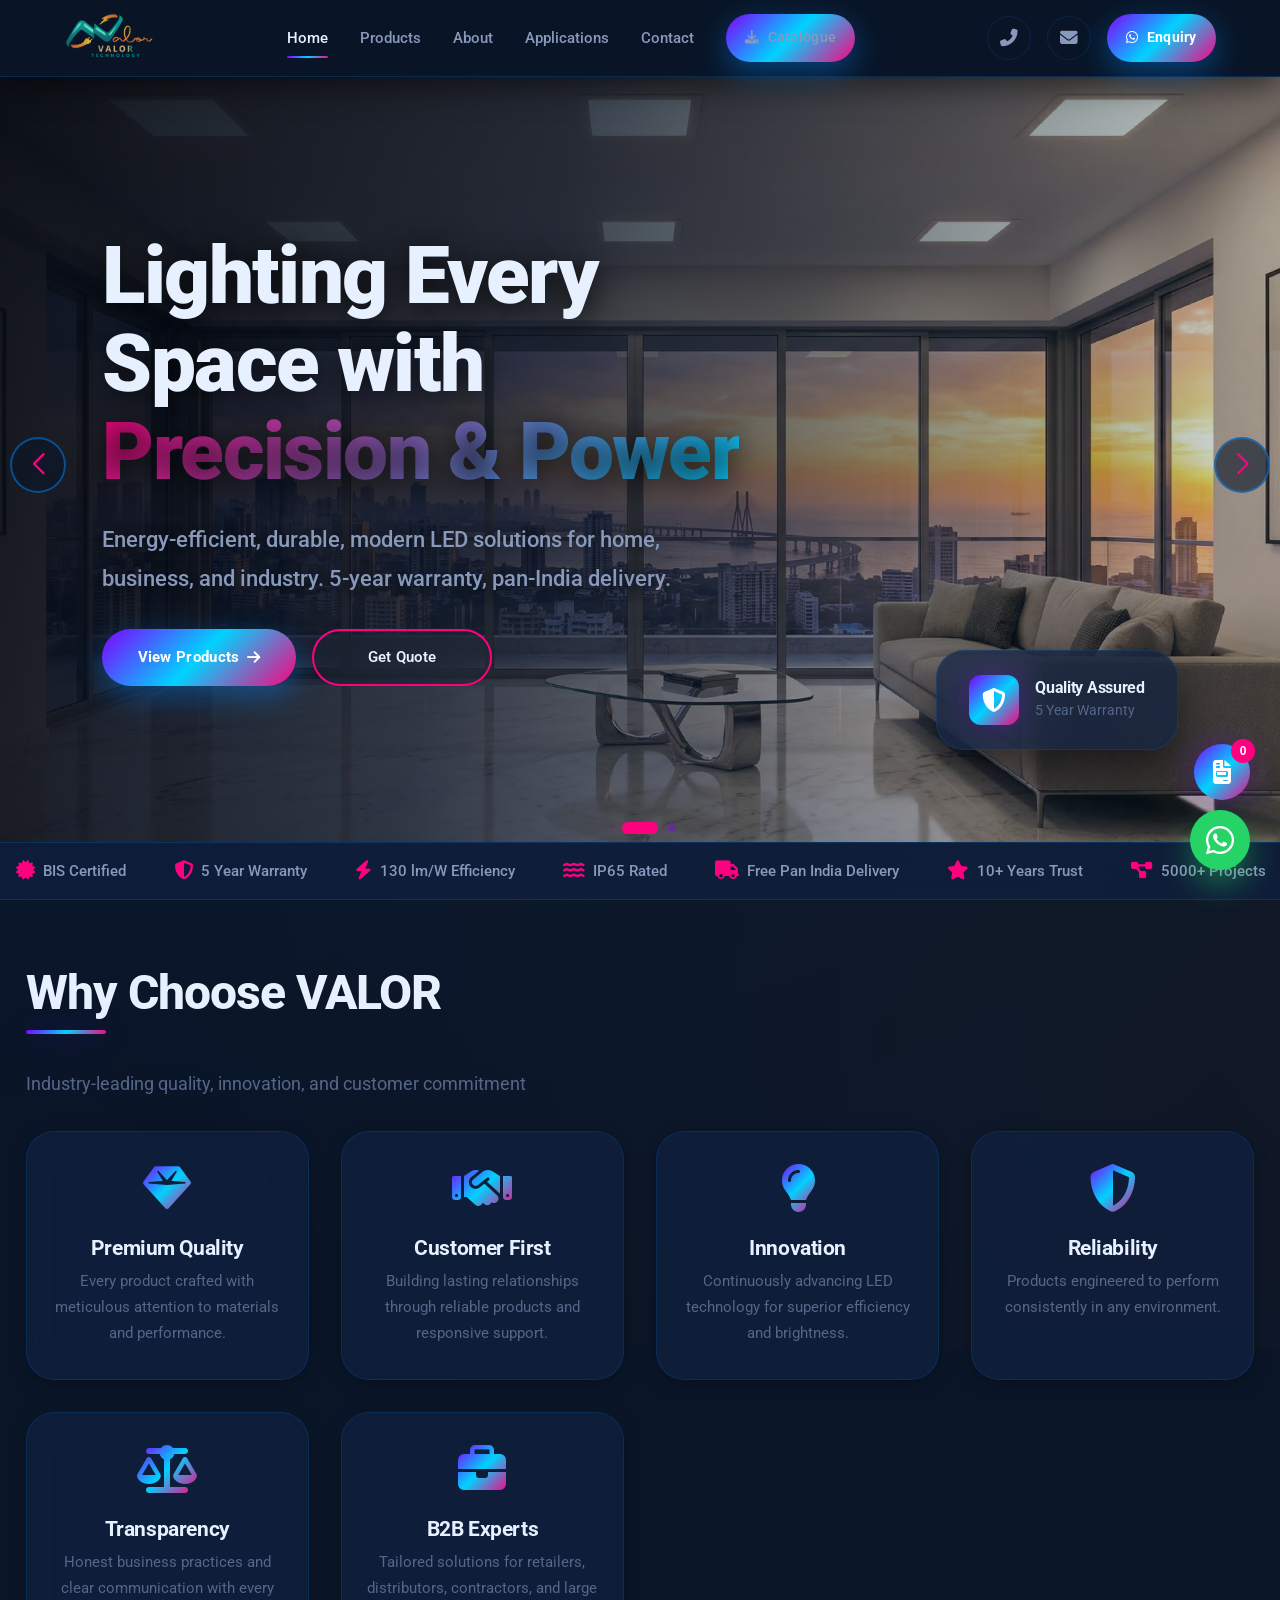
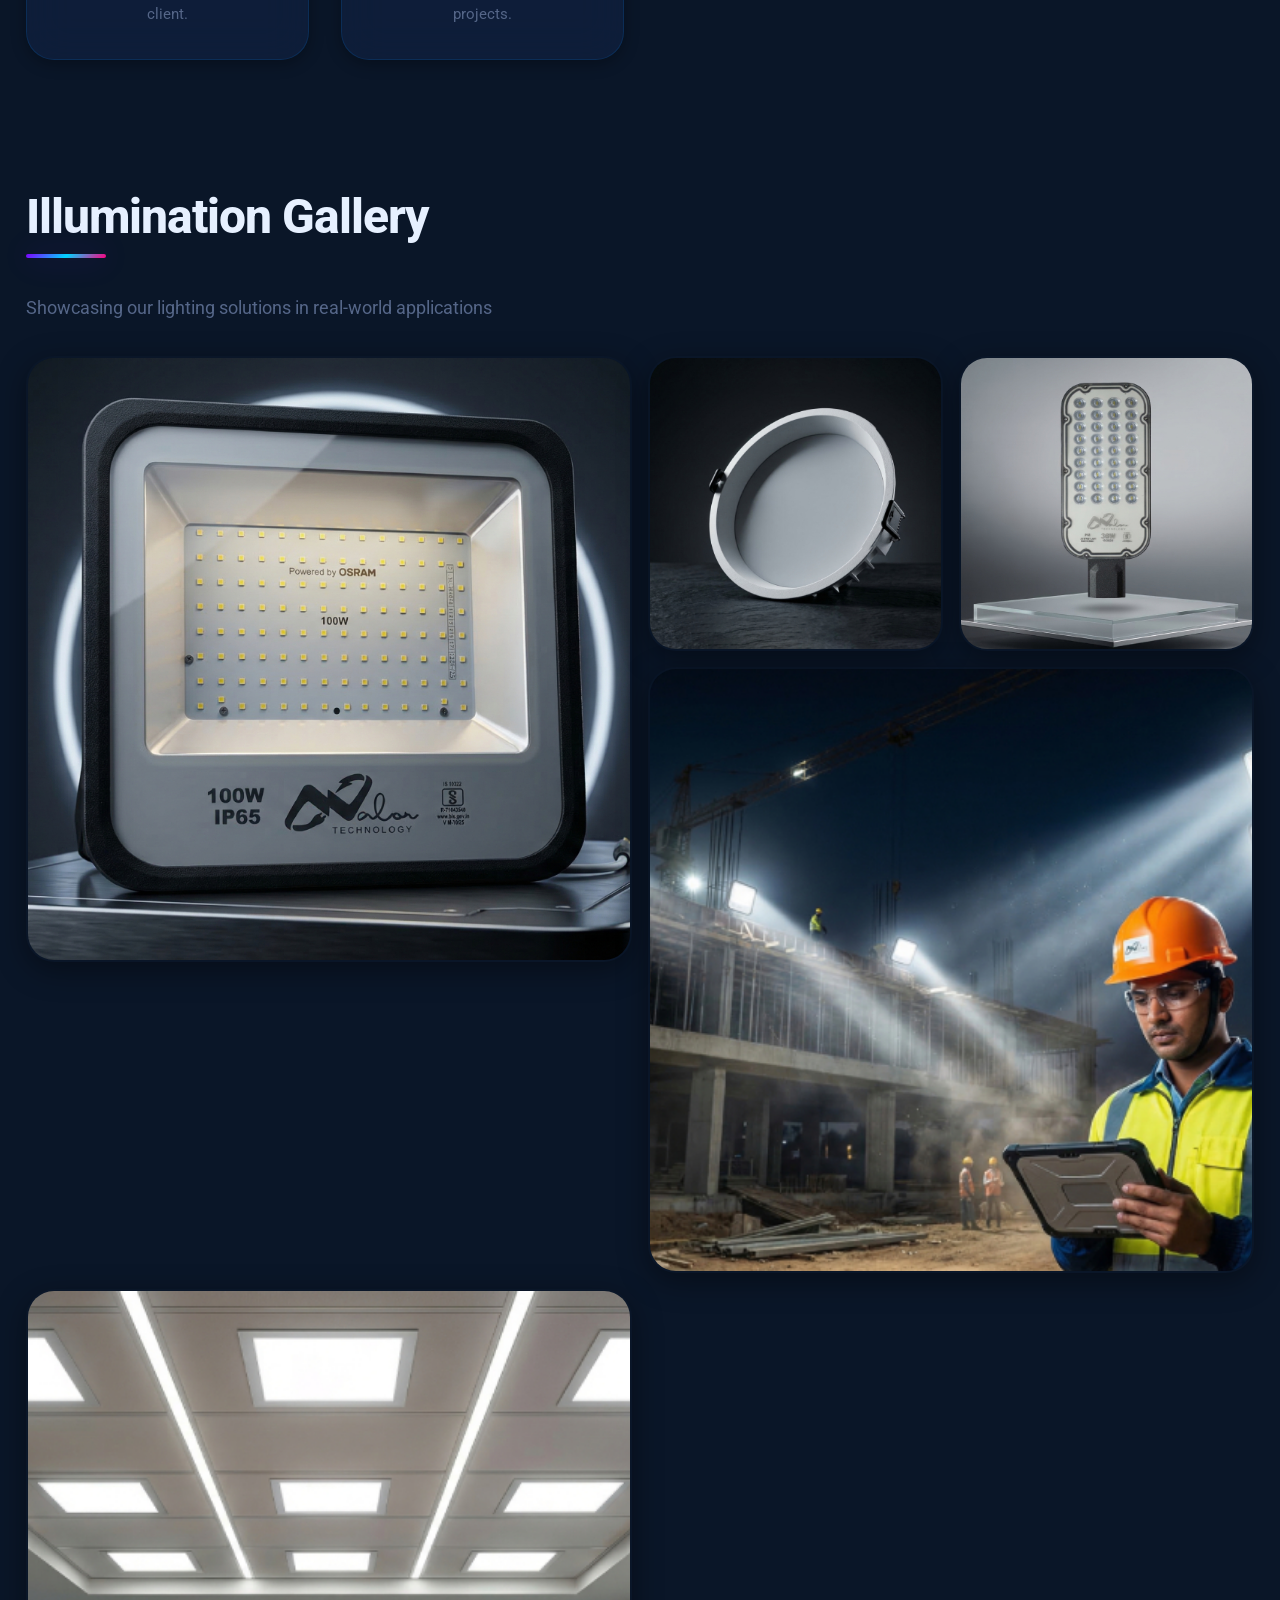
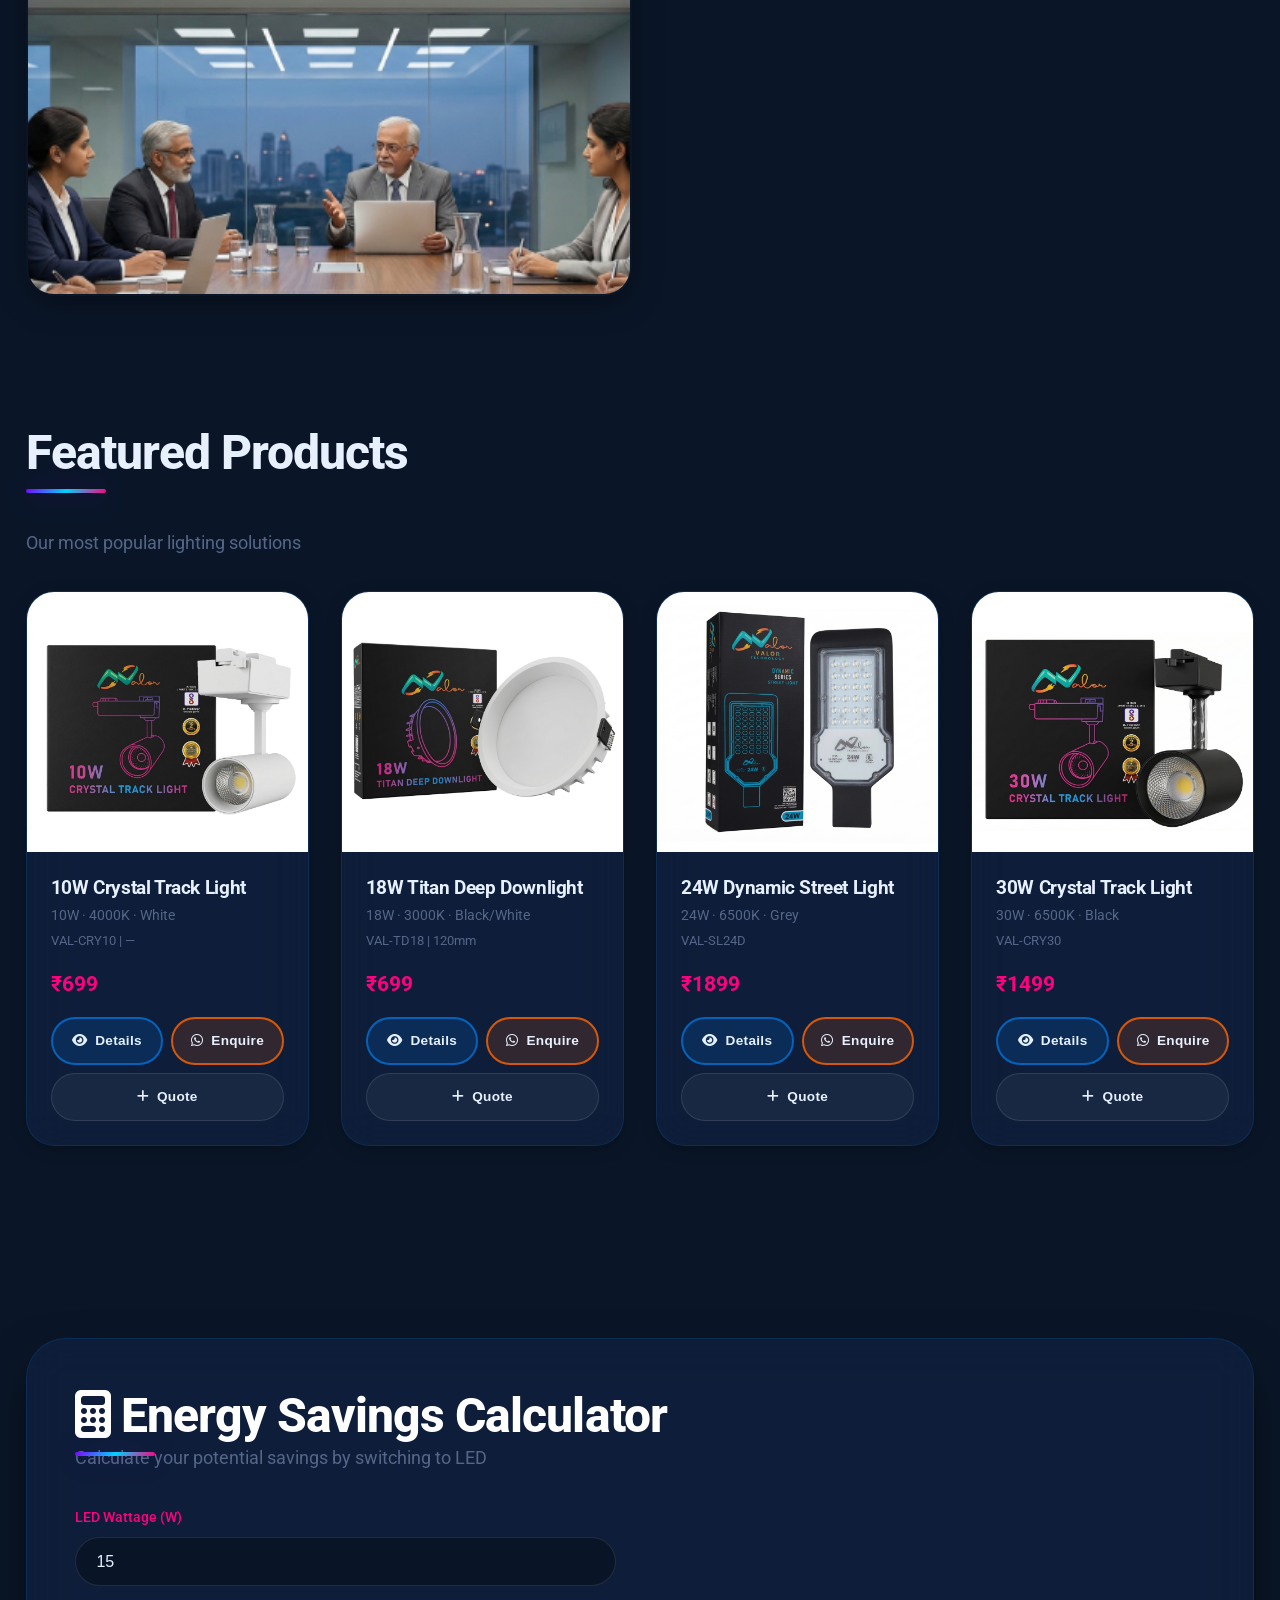
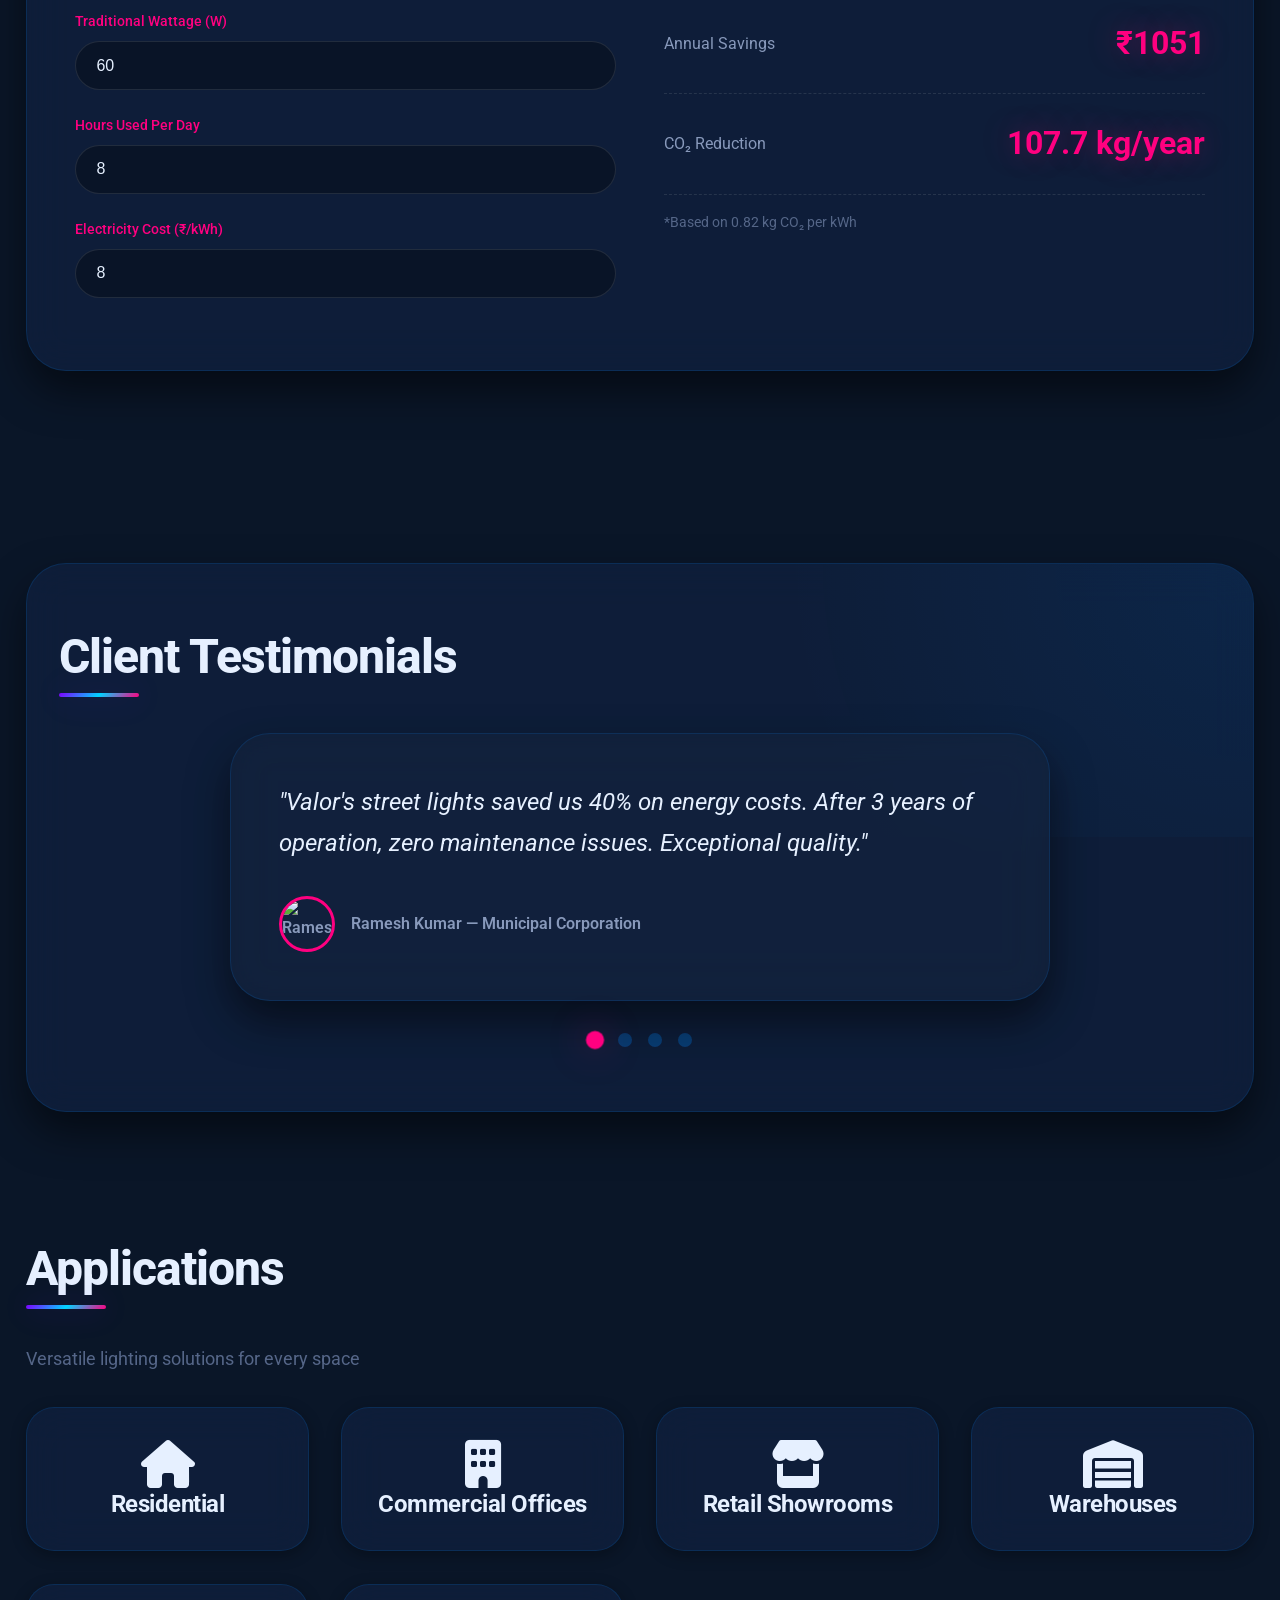
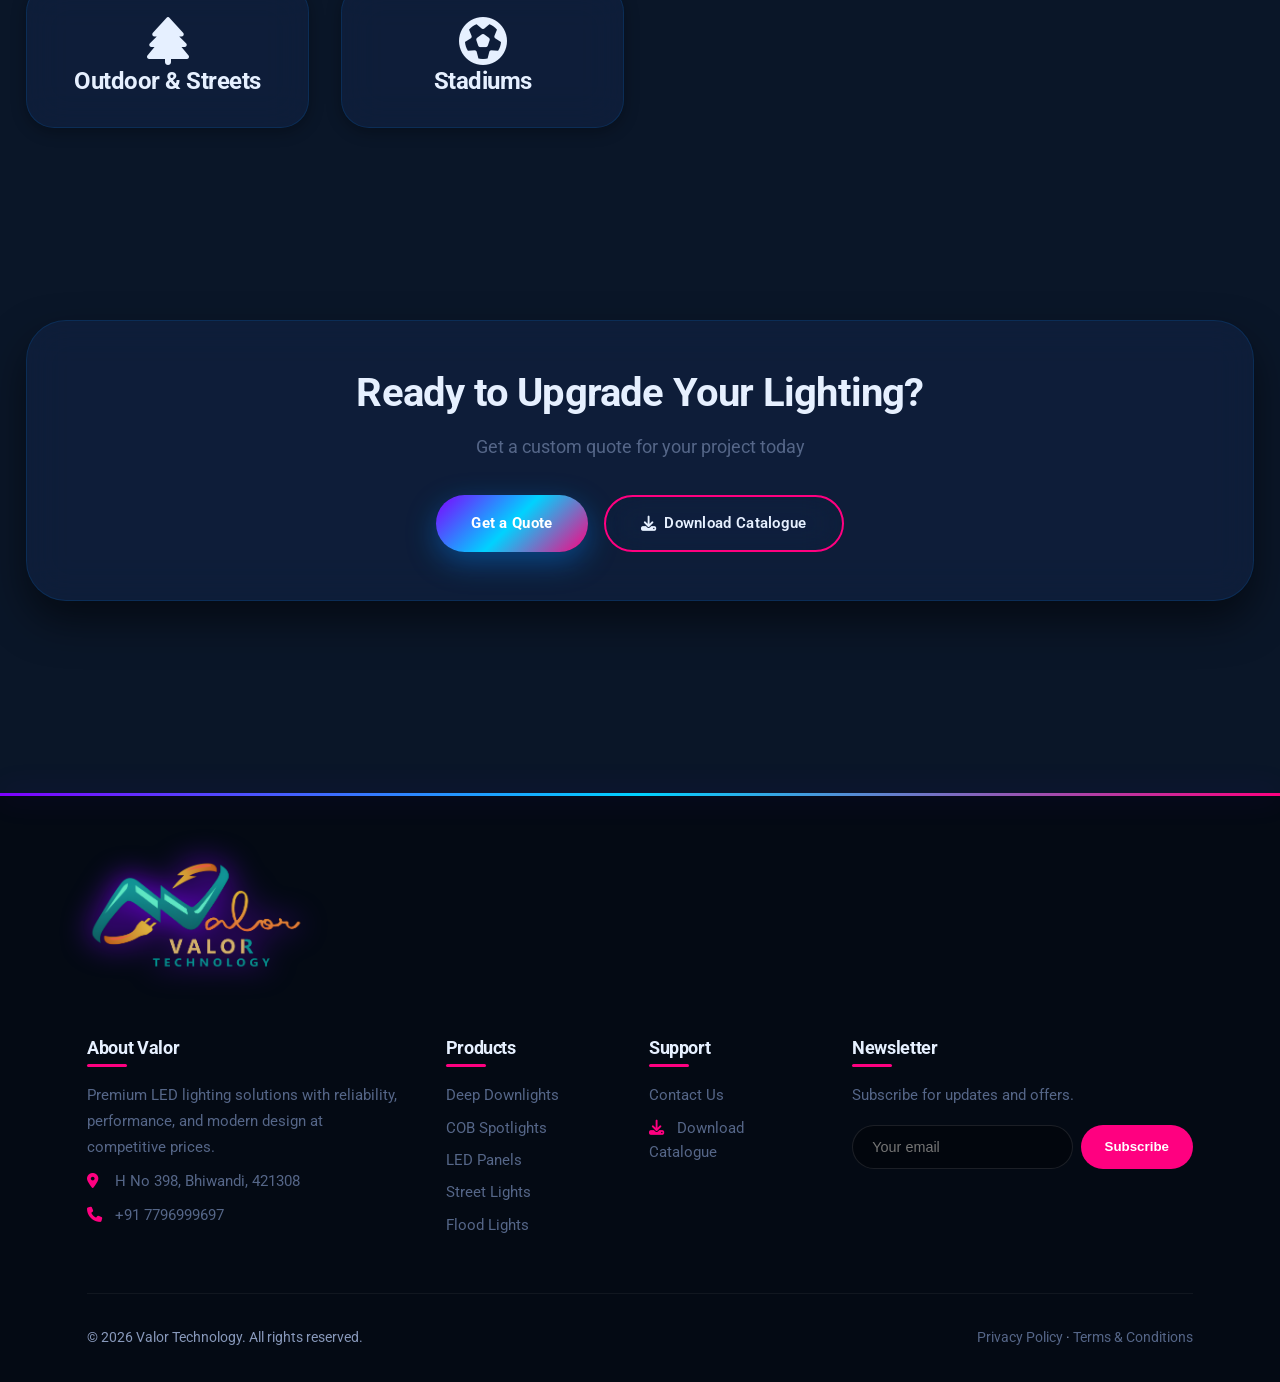
==== commit 812a09d8: "Update index.html" ====
--- a/index.html
+++ b/index.html
@@ -4,21 +4,28 @@
 <head>
   <meta charset="UTF-8">
   <meta name="viewport" content="width=device-width, initial-scale=1.0, maximum-scale=5.0, user-scalable=yes">
-  <title>Valor Technology · precision LED lighting</title>
+  <meta name="theme-color" content="#0a1628">
+  <meta name="msapplication-TileColor" content="#00d4ff">
+  <title>Valor Technology · Precision LED Lighting Solutions</title>
   <base href="./">
   <meta name="description"
-    content="Valor Technology – reliable LED lights for home, office & industry. BIS certified, 5‑year warranty. B2B supplier Bhiwandi.">
+    content="Valor Technology – Premium LED lighting solutions for home, office & industry. BIS certified, 5-year warranty. Leading B2B supplier in Bhiwandi, India.">
   <meta name="keywords"
-    content="LED lights India, downlight LED, COB spotlight India, LED panel light, street light manufacturer, flood light outdoor, LED lighting supplier Bhiwandi">
+    content="LED lights India, downlight LED, COB spotlight India, LED panel light, street light manufacturer, flood light outdoor, LED lighting supplier Bhiwandi, energy efficient lighting">
   <meta name="author" content="Valor Technology">
-
-  <!-- fonts & icons -->
+  <meta name="robots" content="index, follow">
+
+  <!-- Open Graph / Social Media -->
+  <meta property="og:type" content="website">
+  <meta property="og:title" content="Valor Technology · Precision LED Lighting">
+  <meta property="og:description" content="Premium LED lighting solutions with 5-year warranty. BIS certified, pan-India delivery.">
+  <meta property="og:image" content="./asset/valor-og-image.jpg">
+
+  <!-- Fonts & Icons -->
   <link rel="preconnect" href="https://fonts.googleapis.com">
   <link rel="preconnect" href="https://fonts.gstatic.com" crossorigin>
-  <link
-    href="https://fonts.googleapis.com/css2?family=Inter:ital,opsz,wght@0,14..32,100..900;1,14..32,100..900&family=Syne:wght@400;500;600;700;800&display=swap"
-    rel="stylesheet">
-  <link rel="stylesheet" href="https://cdnjs.cloudflare.com/ajax/libs/font-awesome/6.0.0-beta3/css/all.min.css">
+  <link href="https://fonts.googleapis.com/css2?family=Roboto:wght@300;400;500;700;900&display=swap" rel="stylesheet">
+  <link rel="stylesheet" href="https://cdnjs.cloudflare.com/ajax/libs/font-awesome/6.4.0/css/all.min.css">
 
   <!-- Swiper CSS -->
   <link rel="stylesheet" href="https://cdn.jsdelivr.net/npm/swiper@11/swiper-bundle.min.css" />
@@ -27,527 +34,797 @@
   <link rel="stylesheet" href="https://unpkg.com/aos@2.3.1/dist/aos.css" />
 
   <style>
-    /* ----- RESET & VARIABLES (Enhanced Premium) ----- */
-    * {
+    /* ===== CSS CUSTOM PROPERTIES ===== */
+    :root {
+      /* Primary Colors - Vibrant Gradient */
+      --primary-start: #7F00FF;
+      --primary-mid: #00D2FF;
+      --primary-end: #FF0080;
+      --primary-gradient: linear-gradient(135deg, var(--primary-start) 0%, var(--primary-mid) 50%, var(--primary-end) 100%);
+      --primary-glow: 0 0 30px rgba(127, 0, 255, 0.3);
+
+      /* Accent Colors - Pink/Blue */
+      --accent: #FF0080;
+      --accent-light: #FF5ECC;
+      --accent-dark: #7F00FF;
+      --accent-glow: 0 0 30px rgba(255, 0, 128, 0.4);
+
+      /* Secondary - Aqua */
+      --secondary: #00D2FF;
+      --secondary-light: #5CFFF3;
+      --secondary-glow: 0 0 20px rgba(0, 210, 255, 0.3);
+
+      /* Background Colors */
+      --bg-darkest: #050a14;
+      --bg-dark: #0a1628;
+      --bg-medium: #112240;
+      --bg-card: rgba(17, 34, 64, 0.7);
+      --bg-card-hover: rgba(23, 44, 74, 0.9);
+      --bg-glass: rgba(10, 22, 40, 0.5);
+
+      /* Text Colors */
+      --text-primary: #e6f0ff;
+      --text-secondary: #8899bb;
+      --text-muted: #556688;
+      --text-dark: #0a1628;
+
+      /* Glass Effects */
+      --glass-border: 1px solid rgba(0, 136, 255, 0.15);
+      --glass-border-hover: 1px solid rgba(0, 212, 255, 0.5);
+      --backdrop-blur: blur(20px);
+      --backdrop-blur-heavy: blur(40px);
+
+      /* Shadows */
+      --shadow-sm: 0 4px 15px rgba(0, 0, 0, 0.3);
+      --shadow-md: 0 8px 30px rgba(0, 0, 0, 0.4);
+      --shadow-lg: 0 20px 40px rgba(0, 0, 0, 0.5);
+      --shadow-hover: 0 25px 50px rgba(0, 0, 0, 0.6), 0 0 30px rgba(0, 136, 255, 0.15);
+
+      /* Transitions */
+      --transition-fast: 0.2s cubic-bezier(0.4, 0, 0.2, 1);
+      --transition-normal: 0.3s cubic-bezier(0.4, 0, 0.2, 1);
+      --transition-bounce: 0.3s cubic-bezier(0.34, 1.56, 0.64, 1);
+      --transition-smooth: 0.4s cubic-bezier(0.2, 0.9, 0.3, 1.1);
+
+      /* Spacing */
+      --space-xs: 0.25rem;
+      --space-sm: 0.5rem;
+      --space-md: 1rem;
+      --space-lg: 1.5rem;
+      --space-xl: 2rem;
+      --space-2xl: 3rem;
+      --space-3xl: 4rem;
+
+      /* Border Radius */
+      --radius-sm: 12px;
+      --radius-md: 20px;
+      --radius-lg: 28px;
+      --radius-xl: 40px;
+      --radius-full: 9999px;
+
+      /* Typography */
+      --font-primary: 'Roboto', Arial, Helvetica, sans-serif;
+      --font-display: 'Roboto', Arial, Helvetica, sans-serif;
+    }
+
+    /* ===== RESET & BASE ===== */
+    *,
+    *::before,
+    *::after {
       margin: 0;
       padding: 0;
       box-sizing: border-box;
     }
 
+    html {
+      scroll-behavior: smooth;
+      -webkit-text-size-adjust: 100%;
+      -webkit-tap-highlight-color: transparent;
+    }
+
     body {
-      font-family: 'Inter', 'Syne', sans-serif;
-      background: radial-gradient(circle at 20% 20%, #16232e, #0a0f14 80%);
-      color: #eef3f2;
-      line-height: 1.5;
+      font-family: var(--font-primary);
+      background: var(--bg-dark);
+      color: var(--text-primary);
+      line-height: 1.6;
       overflow-x: hidden;
-      scroll-behavior: smooth;
-    }
-
-    :root {
-      --primary-start: #0abfbc;
-      --primary-end: #0e8f9b;
-      --primary-gradient: linear-gradient(135deg, var(--primary-start), var(--primary-end));
-      --accent: #e8a54b;
-      --accent-light: #f5c88e;
-      --bg-dark: #0a0f14;
-      --card-bg: rgba(17, 28, 35, 0.6);
-      --card-bg-hover: rgba(25, 40, 48, 0.8);
-      --text-light: #eef3f2;
-      --glow-primary: 0 0 22px rgba(10, 191, 188, 0.4);
-      --glow-accent: 0 0 22px rgba(232, 165, 75, 0.5);
-      --transition: 0.3s cubic-bezier(0.2, 0.9, 0.3, 1.1);
-      --shadow-lg: 0 20px 35px -18px #000000;
-      --shadow-hover: 0 25px 40px -15px #000000cc;
-      --glass-border: 1px solid rgba(255, 255, 255, 0.08);
-      --glass-bg: rgba(15, 30, 35, 0.4);
-      --backdrop-blur: blur(12px);
+      font-weight: 400;
+      -webkit-font-smoothing: antialiased;
+      -moz-osx-font-smoothing: grayscale;
+      position: relative;
+    }
+
+    /* Ambient background effect */
+    body::before {
+      content: '';
+      position: fixed;
+      top: -50%;
+      left: -50%;
+      width: 200%;
+      height: 200%;
+      background: radial-gradient(circle at 20% 20%, rgba(0, 136, 255, 0.04) 0%, transparent 50%),
+        radial-gradient(circle at 80% 80%, rgba(255, 102, 0, 0.03) 0%, transparent 50%),
+        radial-gradient(circle at 50% 50%, rgba(0, 212, 255, 0.02) 0%, transparent 60%);
+      pointer-events: none;
+      z-index: 0;
     }
 
     .container {
-      max-width: 1300px;
+      max-width: 1400px;
       margin: 0 auto;
-      padding: 0 4%;
+      padding: 0 2%;
+      position: relative;
+      z-index: 1;
     }
 
     section {
-      padding: 4rem 0;
-    }
-
-    h1,
-    h2,
-    h3,
-    h4 {
+      padding: var(--space-3xl) 0;
+    }
+
+    /* ===== TYPOGRAPHY ===== */
+    h1, h2, h3, h4, h5, h6 {
+      font-family: var(--font-display);
       font-weight: 700;
       letter-spacing: -0.02em;
       line-height: 1.2;
-    }
-
+      color: var(--text-primary);
+    }
+
+    h1 { font-size: clamp(2.5rem, 6vw, 4.5rem); }
+    h2 { font-size: clamp(2rem, 4.5vw, 3rem); }
+    h3 { font-size: clamp(1.5rem, 3vw, 2rem); }
+    h4 { font-size: clamp(1.2rem, 2.5vw, 1.5rem); }
+
+    p {
+      color: var(--text-secondary);
+      line-height: 1.7;
+    }
+
+    a {
+      color: var(--primary-end);
+      text-decoration: none;
+      transition: color var(--transition-fast);
+    }
+
+    a:hover {
+      color: var(--accent);
+    }
+
+    /* ===== SECTION TITLES ===== */
     .section-title {
       font-size: clamp(2rem, 4.5vw, 3rem);
-      color: white;
-      margin-bottom: 2rem;
+      color: var(--text-primary);
+      margin-bottom: var(--space-2xl);
       position: relative;
       display: inline-block;
-    }
-
-    .section-title:after {
+      font-weight: 800;
+      letter-spacing: -0.02em;
+    }
+
+    .section-title::after {
       content: '';
       position: absolute;
-      bottom: -10px;
+      bottom: -12px;
       left: 0;
-      width: 100px;
+      width: 80px;
       height: 4px;
-      background: linear-gradient(90deg, var(--primary-start), var(--accent));
-      border-radius: 6px;
-      box-shadow: var(--glow-accent);
-    }
-
-    .gradient-text {
+      background: var(--primary-gradient);
+      border-radius: var(--radius-full);
+      box-shadow: var(--primary-glow);
+    }
+
+    .section-subtitle {
+      font-size: 1.1rem;
+      color: var(--text-muted);
+      margin-bottom: var(--space-lg);
+      max-width: 600px;
+    }
+
+    /* ===== BUTTONS ===== */
+    .btn {
+      display: inline-flex;
+      align-items: center;
+      justify-content: center;
+      gap: var(--space-sm);
+      padding: 0.9rem 2.2rem;
+      border-radius: var(--radius-full);
+      font-weight: 600;
+      font-size: 0.95rem;
+      letter-spacing: 0.3px;
+      text-decoration: none;
+      transition: all var(--transition-smooth);
+      border: none;
+      cursor: pointer;
+      position: relative;
+      overflow: hidden;
+      white-space: nowrap;
+      min-height: 48px;
+    }
+
+    .btn::before {
+      content: '';
+      position: absolute;
+      inset: 0;
+      background: linear-gradient(45deg, transparent 30%, rgba(255, 255, 255, 0.15) 50%, transparent 70%);
+      transform: translateX(-100%);
+      transition: transform 0.6s;
+    }
+
+    .btn:hover::before {
+      transform: translateX(100%);
+    }
+
+    .btn:active {
+      transform: scale(0.98);
+    }
+
+    .btn:disabled {
+      opacity: 0.5;
+      cursor: not-allowed;
+      transform: none;
+    }
+
+    .btn-primary {
+      background: var(--primary-gradient);
+      color: white;
+      box-shadow: 0 10px 30px rgba(0, 136, 255, 0.4);
+      font-weight: 700;
+    }
+
+    .btn-primary:hover {
+      transform: translateY(-4px) scale(1.02);
+      box-shadow: 0 20px 40px rgba(0, 136, 255, 0.5), 0 0 30px rgba(0, 136, 255, 0.3);
+    }
+
+    .btn-outline {
+      background: transparent;
+      border: 2px solid var(--accent);
+      color: var(--text-primary);
+      backdrop-filter: var(--backdrop-blur);
+    }
+
+    .btn-outline:hover {
+      background: var(--accent);
+      color: white;
+      transform: translateY(-3px) scale(1.02);
+      box-shadow: var(--accent-glow);
+    }
+
+    .btn-glass {
+      background: var(--bg-glass);
+      backdrop-filter: var(--backdrop-blur);
+      border: var(--glass-border);
+      color: var(--text-primary);
+    }
+
+    .btn-glass:hover {
+      background: var(--bg-card-hover);
+      border-color: var(--primary-start);
+      transform: translateY(-3px);
+      box-shadow: var(--shadow-md);
+    }
+
+    /* ===== NAVBAR ===== */
+    .navbar {
+      position: sticky;
+      top: 0;
+      z-index: 1000;
+      background: rgba(10, 22, 40, 0.95);
+      backdrop-filter: var(--backdrop-blur-heavy);
+      padding: 0.8rem 5%;
+      display: flex;
+      align-items: center;
+      justify-content: space-between;
+      border-bottom: 1px solid rgba(0, 136, 255, 0.2);
+      box-shadow: 0 10px 30px rgba(0, 0, 0, 0.5);
+      gap: var(--space-md);
+    }
+
+    .logo {
+      display: flex;
+      align-items: center;
+      gap: var(--space-sm);
+      flex-shrink: 0;
+    }
+
+    .logo img {
+      height: 50px;
+      width: auto;
+      transition: transform var(--transition-normal);
+    }
+
+    .logo:hover img {
+      transform: scale(1.05);
+    }
+
+    .nav-links {
+      display: flex;
+      gap: var(--space-xl);
+      align-items: center;
+      flex-wrap: wrap;
+    }
+
+    .nav-links a {
+      color: var(--text-secondary);
+      text-decoration: none;
+      font-weight: 500;
+      font-size: 0.95rem;
+      padding: 0.5rem 0;
+      position: relative;
+      transition: all var(--transition-fast);
+    }
+
+    .nav-links a::after {
+      content: '';
+      position: absolute;
+      bottom: 0;
+      left: 0;
+      width: 0;
+      height: 2px;
+      background: var(--primary-gradient);
+      transition: width var(--transition-normal);
+      border-radius: var(--radius-full);
+    }
+
+    .nav-links a:hover,
+    .nav-links a.active {
+      color: var(--text-primary);
+    }
+
+    .nav-links a:hover::after,
+    .nav-links a.active::after {
+      width: 100%;
+    }
+
+    .header-actions {
+      display: flex;
+      align-items: center;
+      gap: var(--space-md);
+    }
+
+    .header-icon {
+      width: 44px;
+      height: 44px;
+      border-radius: 50%;
+      display: flex;
+      align-items: center;
+      justify-content: center;
+      color: var(--text-secondary);
+      background: var(--bg-glass);
+      backdrop-filter: var(--backdrop-blur);
+      border: var(--glass-border);
+      transition: all var(--transition-fast);
+      font-size: 1.1rem;
+    }
+
+    .header-icon:hover {
+      color: var(--accent);
+      background: var(--bg-card-hover);
+      transform: translateY(-2px) scale(1.05);
+      box-shadow: var(--accent-glow);
+    }
+
+    .mobile-toggle {
+      display: none;
+      width: 48px;
+      height: 48px;
+      border: none;
+      background: none;
+      color: var(--text-primary);
+      font-size: 1.5rem;
+      cursor: pointer;
+      transition: transform var(--transition-fast);
+    }
+
+    .mobile-toggle:hover {
+      transform: scale(1.1);
+      color: var(--accent);
+    }
+
+    /* Mobile Navigation */
+    @media (max-width: 1100px) {
+      .nav-links,
+      .header-actions {
+        display: none;
+      }
+
+      .mobile-toggle {
+        display: flex;
+        align-items: center;
+        justify-content: center;
+      }
+
+      .nav-links {
+        position: fixed;
+        top: 72px;
+        left: 0;
+        width: 100%;
+        background: rgba(10, 22, 40, 0.98);
+        backdrop-filter: var(--backdrop-blur-heavy);
+        flex-direction: column;
+        align-items: flex-start;
+        padding: var(--space-xl) 5%;
+        gap: var(--space-lg);
+        border-bottom: 2px solid var(--primary-start);
+        box-shadow: var(--shadow-lg);
+        transform: translateY(-120%);
+        transition: transform var(--transition-normal);
+        z-index: 999;
+        display: flex !important;
+        visibility: hidden;
+      }
+
+      .nav-links.mobile-open {
+        transform: translateY(0);
+        visibility: visible;
+      }
+
+      .nav-links a {
+        font-size: 1.3rem;
+        font-weight: 600;
+        width: 100%;
+        padding: 0.8rem 0;
+        border-bottom: 1px solid rgba(255, 255, 255, 0.05);
+      }
+
+      .nav-links a:last-child {
+        border-bottom: none;
+      }
+
+      .nav-links a:hover {
+        color: var(--accent);
+        transform: translateX(10px);
+      }
+    }
+
+    /* ===== HERO CAROUSEL ===== */
+    .hero-swiper {
+      width: 100%;
+      height: 85vh;
+      min-height: 600px;
+      position: relative;
+      overflow: hidden;
+    }
+
+    .swiper-slide {
+      position: relative;
+    }
+
+    .slide-bg {
+      position: absolute;
+      inset: 0;
+      background-size: cover;
+      background-position: center 35%;
+      transition: transform 0.8s ease-out;
+    }
+
+    .swiper-slide-active .slide-bg {
+      transform: scale(1.05);
+    }
+
+    .carousel-overlay {
+      position: absolute;
+      inset: 0;
+      background: linear-gradient(105deg, 
+        rgba(5, 10, 20, 0.95) 0%, 
+        rgba(10, 22, 40, 0.8) 40%, 
+        rgba(0, 136, 255, 0.08) 100%);
+      z-index: 1;
+    }
+
+    .carousel-content {
+      position: relative;
+      z-index: 3;
+      max-width: 900px;
+      padding: 0 8%;
+      height: 100%;
+      display: flex;
+      flex-direction: column;
+      justify-content: center;
+    }
+
+    .carousel-content h1 {
+      font-size: clamp(2.5rem, 7vw, 5rem);
+      font-weight: 900;
+      line-height: 1.1;
+      margin-bottom: var(--space-lg);
+      text-shadow: 0 4px 30px rgba(0, 0, 0, 0.8);
+    }
+
+    .carousel-content h1 span {
+      background: linear-gradient(135deg, var(--accent) 0%, var(--secondary) 100%);
+      -webkit-background-clip: text;
+      -webkit-text-fill-color: transparent;
+      background-clip: text;
+    }
+
+    .carousel-content p {
+      font-size: clamp(1.1rem, 2vw, 1.4rem);
+      color: var(--text-secondary);
+      margin-bottom: var(--space-xl);
+      max-width: 600px;
+      font-weight: 500;
+      text-shadow: 0 2px 15px rgba(0, 0, 0, 0.6);
+    }
+
+    .hero-btns {
+      display: flex;
+      flex-wrap: wrap;
+      gap: var(--space-md);
+    }
+
+    .hero-btns .btn {
+      min-width: 180px;
+    }
+
+    /* Swiper Navigation */
+    .swiper-button-next,
+    .swiper-button-prev {
+      color: var(--accent) !important;
+      background: rgba(10, 22, 40, 0.6);
+      backdrop-filter: var(--backdrop-blur);
+      width: 56px !important;
+      height: 56px !important;
+      border-radius: 50%;
+      border: 2px solid rgba(0, 136, 255, 0.5);
+      transition: all var(--transition-normal);
+    }
+
+    .swiper-button-next:hover,
+    .swiper-button-prev:hover {
+      background: var(--accent);
+      border-color: var(--accent);
+      color: white !important;
+      transform: scale(1.1);
+    }
+
+    .swiper-button-next::after,
+    .swiper-button-prev::after {
+      font-size: 1.3rem !important;
+      font-weight: 700;
+    }
+
+    .swiper-pagination-bullet {
+      background: var(--primary-start) !important;
+      opacity: 0.4;
+      width: 12px !important;
+      height: 12px !important;
+      transition: all var(--transition-normal);
+    }
+
+    .swiper-pagination-bullet-active {
+      opacity: 1;
+      background: var(--accent) !important;
+      width: 36px !important;
+      border-radius: var(--radius-full);
+      box-shadow: var(--accent-glow);
+    }
+
+    /* Floating Info Card */
+    .floating-card {
+      position: absolute;
+      bottom: 12%;
+      right: 8%;
+      background: var(--bg-card);
+      backdrop-filter: var(--backdrop-blur);
+      border: var(--glass-border);
+      border-radius: var(--radius-lg);
+      padding: var(--space-lg) var(--space-xl);
+      box-shadow: var(--shadow-lg);
+      z-index: 10;
+      animation: float 6s ease-in-out infinite;
+      display: flex;
+      align-items: center;
+      gap: var(--space-md);
+    }
+
+    @keyframes float {
+      0%, 100% { transform: translateY(0) rotate(0deg); }
+      50% { transform: translateY(-15px) rotate(1deg); }
+    }
+
+    .floating-card .card-icon {
+      width: 50px;
+      height: 50px;
+      background: var(--primary-gradient);
+      border-radius: var(--radius-sm);
+      display: flex;
+      align-items: center;
+      justify-content: center;
+      font-size: 1.5rem;
+      color: white;
+      box-shadow: var(--primary-glow);
+    }
+
+    .floating-card .card-text h4 {
+      font-size: 1rem;
+      margin-bottom: 2px;
+    }
+
+    .floating-card .card-text p {
+      font-size: 0.85rem;
+      color: var(--text-muted);
+    }
+
+    @media (max-width: 768px) {
+      .hero-swiper {
+        height: 60vh;
+        min-height: 450px;
+      }
+
+      .carousel-content h1 {
+        font-size: clamp(2rem, 6vw, 3rem);
+      }
+
+      .floating-card {
+        display: none;
+      }
+    }
+
+    /* ===== MARQUEE ===== */
+    .marquee-container {
+      background: var(--bg-card);
+      backdrop-filter: var(--backdrop-blur);
+      padding: var(--space-md) 0;
+      overflow: hidden;
+      border-top: 1px solid rgba(0, 136, 255, 0.2);
+      border-bottom: 1px solid rgba(0, 136, 255, 0.2);
+    }
+
+    .marquee-content {
+      display: flex;
+      gap: var(--space-2xl);
+      animation: scroll-marquee 20s linear infinite;
+      white-space: nowrap;
+      padding: 0 var(--space-md);
+    }
+
+    @keyframes scroll-marquee {
+      0% { transform: translateX(0); }
+      100% { transform: translateX(-50%); }
+    }
+
+    .marquee-content:hover {
+      animation-play-state: paused;
+    }
+
+    .marquee-item {
+      display: inline-flex;
+      align-items: center;
+      gap: var(--space-sm);
+      font-weight: 500;
+      font-size: 0.95rem;
+      color: var(--text-secondary);
+      flex-shrink: 0;
+    }
+
+    .marquee-item i {
+      color: var(--accent);
+      font-size: 1.2rem;
+    }
+
+    /* ===== FEATURE CARDS ===== */
+    .grid-4 {
+      display: grid;
+      grid-template-columns: repeat(auto-fit, minmax(280px, 1fr));
+      gap: var(--space-xl);
+      margin-top: var(--space-xl);
+    }
+
+    .why-card,
+    .app-card {
+      background: var(--bg-card);
+      backdrop-filter: var(--backdrop-blur);
+      border-radius: var(--radius-lg);
+      padding: var(--space-xl) var(--space-lg);
+      transition: all var(--transition-smooth);
+      border: var(--glass-border);
+      box-shadow: var(--shadow-sm);
+      text-align: center;
+      position: relative;
+      overflow: hidden;
+    }
+
+    .why-card::before,
+    .app-card::before {
+      content: '';
+      position: absolute;
+      top: 0;
+      left: -100%;
+      width: 100%;
+      height: 100%;
+      background: linear-gradient(90deg, 
+        transparent 0%, 
+        rgba(0, 136, 255, 0.08) 50%, 
+        transparent 100%);
+      transition: left 0.6s;
+    }
+
+    .why-card:hover::before,
+    .app-card:hover::before {
+      left: 100%;
+    }
+
+    .why-card:hover,
+    .app-card:hover {
+      transform: translateY(-12px) scale(1.02);
+      background: var(--bg-card-hover);
+      border-color: rgba(0, 212, 255, 0.4);
+      box-shadow: var(--shadow-hover);
+    }
+
+    .why-card i {
+      font-size: 3rem;
       background: var(--primary-gradient);
       -webkit-background-clip: text;
       -webkit-text-fill-color: transparent;
       background-clip: text;
-    }
-
-    /* ----- BUTTONS (Enhanced with glow) ----- */
-    .btn {
-      display: inline-flex;
-      align-items: center;
-      justify-content: center;
-      gap: 10px;
-      padding: 0.8rem 2rem;
-      border-radius: 60px;
-      font-weight: 600;
-      text-decoration: none;
-      transition: var(--transition);
-      border: none;
-      cursor: pointer;
+      margin-bottom: var(--space-lg);
+      transition: all var(--transition-normal);
+      display: inline-block;
+    }
+
+    .why-card:hover i {
+      background: linear-gradient(135deg, var(--accent) 0%, var(--secondary) 100%);
+      -webkit-background-clip: text;
+      -webkit-text-fill-color: transparent;
+      background-clip: text;
+      transform: scale(1.15) rotate(5deg);
+    }
+
+    .why-card h3 {
+      margin-bottom: var(--space-sm);
+      font-size: 1.3rem;
+    }
+
+    .why-card p {
       font-size: 0.95rem;
-      letter-spacing: 0.3px;
-      backdrop-filter: var(--backdrop-blur);
-      background: var(--glass-bg);
-      border: 1px solid rgba(255, 255, 255, 0.05);
-      color: white;
-    }
-
-    .btn:disabled {
-      opacity: 0.55;
-      cursor: not-allowed;
-      transform: none;
-      box-shadow: none;
-    }
-
-    .btn-primary {
-      background: var(--primary-gradient);
-      color: #0a0f14;
-      box-shadow: 0 14px 28px -12px rgba(10, 191, 188, 0.6);
-      border: none;
-      font-weight: 700;
-    }
-
-    .btn-primary:hover {
-      transform: translateY(-4px) scale(1.02);
-      box-shadow: 0 24px 40px -12px rgba(10, 191, 188, 0.8), 0 0 15px var(--primary-start);
-    }
-
-    .btn-outline {
-      background: transparent;
-      border: 2px solid var(--accent);
-      color: white;
-      box-shadow: inset 0 0 0 0 rgba(232, 165, 75, 0);
-    }
-
-    .btn-outline:hover {
-      background: var(--accent);
-      color: #0a0f14;
-      box-shadow: 0 16px 30px -12px rgba(232, 165, 75, 0.9), 0 0 18px var(--accent);
-      transform: translateY(-3px) scale(1.02);
-    }
-
-    /* ----- NAVBAR (Glassmorphism) ----- */
-    .navbar {
-      position: sticky;
-      top: 0;
-      z-index: 100;
-      background: rgba(10, 15, 20, 0.7);
-      backdrop-filter: var(--backdrop-blur);
-      padding: 0.7rem 5%;
-      display: flex;
-      align-items: center;
-      justify-content: space-between;
-      border-bottom: 1px solid rgba(10, 191, 188, 0.4);
-      box-shadow: 0 8px 25px rgba(0, 0, 0, 0.7);
-      gap: 1rem;
-      flex-wrap: wrap;
-    }
-
-    .logo {
-      display: flex;
-      align-items: center;
-      gap: 10px;
-      flex-shrink: 0;
-    }
-
-    .logo-icon {
-      width: 48px;
-      height: 48px;
-      background: var(--primary-gradient);
-      border-radius: 16px;
-      display: flex;
-      align-items: center;
-      justify-content: center;
-      font-size: 2rem;
-      color: white;
-      box-shadow: 0 0 20px var(--primary-start);
-      transition: 0.3s;
-    }
-
-    .logo:hover .logo-icon {
-      transform: rotate(8deg) scale(1.05);
-    }
-
-    .nav-links {
-      display: flex;
-      gap: 2rem;
-      align-items: center;
-      flex-wrap: wrap;
-    }
-
-    .nav-links a {
-      color: #e0f0ee;
-      text-decoration: none;
-      font-weight: 500;
-      transition: 0.2s;
-      font-size: 1.05rem;
-      white-space: nowrap;
-    }
-
-    .nav-links a:hover,
-    .nav-links a.active {
-      color: var(--accent);
-      text-shadow: 0 0 8px var(--accent);
-      transform: translateY(-2px);
-    }
-
-    .header-contact {
-      display: flex;
-      align-items: center;
-      gap: 1rem;
-    }
-
-    .header-contact a {
-      color: #e0f0ee;
-      font-size: 1.3rem;
-      transition: 0.2s;
-      display: inline-flex;
-      align-items: center;
-      gap: 6px;
-      text-decoration: none;
-    }
-
-    .header-contact a:hover {
-      color: var(--accent);
-      transform: scale(1.1);
-    }
-
-    .header-contact .wa-btn {
-      background: #25D366;
-      color: white;
-      padding: 0.45rem 1.2rem;
-      border-radius: 40px;
-      font-size: 0.95rem;
-      font-weight: 600;
-      gap: 8px;
-      box-shadow: 0 8px 15px rgba(0, 0, 0, 0.4);
-    }
-
-    .header-contact .wa-btn:hover {
-      background: #20b359;
-      transform: scale(1.05) translateY(-2px);
-      box-shadow: 0 12px 20px #25D36680;
-    }
-
-    .mobile-menu {
-      display: none;
-      font-size: 2rem;
-      cursor: pointer;
-      color: white;
-      transition: 0.2s;
-      z-index: 110;
-    }
-
-    .mobile-menu:hover {
-      color: var(--accent);
-      transform: rotate(90deg);
-    }
-
-    .download-cat {
-      background: var(--primary-start);
-      color: #0a0f14;
-      padding: 0.5rem 1.3rem;
-      border-radius: 50px;
-      font-weight: 600;
-      display: inline-flex;
-      align-items: center;
-      gap: 8px;
-      text-decoration: none;
-      transition: 0.2s;
-      font-size: 0.9rem;
-    }
-
-    .download-cat:hover {
-      background: var(--accent) !important;
-      color: white !important;
-      transform: translateY(-3px) scale(1.02);
-      box-shadow: 0 10px 20px var(--accent);
-    }
-
-    @media (max-width: 1100px) {
-
-      .nav-links,
-      .header-contact {
-        display: none;
-      }
-
-      .mobile-menu {
-        display: block;
-      }
-
-      .nav-links {
-        position: fixed;
-        top: 75px;
-        left: 0;
-        width: 100%;
-        background: rgba(17, 28, 35, 0.98);
-        backdrop-filter: blur(16px);
-        flex-direction: column;
-        align-items: flex-start;
-        padding: 2rem 2rem;
-        gap: 1.8rem;
-        border-bottom: 2px solid var(--primary-start);
-        box-shadow: 0 20px 30px rgba(0, 0, 0, 0.8);
-        transform: translateY(-120%);
-        transition: transform 0.4s cubic-bezier(0.2, 0.9, 0.3, 1);
-        z-index: 1000;
-        display: flex !important;
-        visibility: hidden;
-      }
-
-      .nav-links.mobile-open {
-        transform: translateY(0);
-        visibility: visible;
-      }
-
-      .nav-links a {
-        font-size: 1.4rem;
-        font-weight: 600;
-        padding: 0.5rem 0;
-        width: 100%;
-        border-bottom: 1px solid rgba(255, 255, 255, 0.1);
-        color: white;
-        letter-spacing: -0.01em;
-      }
-
-      .nav-links a:last-child {
-        border-bottom: none;
-      }
-
-      .nav-links a:hover {
-        color: var(--accent);
-        transform: translateX(10px);
-        border-bottom-color: var(--accent);
-      }
-
-      .nav-links .download-cat {
-        background: var(--accent);
-        color: #0a0f14;
-        padding: 0.8rem 1.5rem;
-        border-radius: 60px;
-        font-size: 1.2rem;
-        margin-top: 1rem;
-        justify-content: center;
-        border: none;
-      }
-    }
-
-    /* ----- SWIPER HERO CAROUSEL ----- */
-    .hero-swiper {
-      width: 100%;
-      height: 75vh;
-      min-height: 550px;
-      overflow: hidden;
-    }
-
-    .slide-bg {
-      position: absolute;
-      inset: 0;
-      background-size: cover;
-      background-position: center 30%;
-      transition: transform 0.6s ease-out;
-    }
-
-    .swiper-slide .carousel-overlay {
-      position: absolute;
-      inset: 0;
-      background: linear-gradient(105deg, rgba(8, 20, 24, 0.96) 0%, rgba(15, 40, 44, 0.7) 40%, transparent 85%);
-      z-index: 1;
-    }
-
-    .swiper-slide .carousel-content {
-      position: relative;
-      z-index: 3;
-      max-width: 800px;
-      color: white;
-      padding: 0 8%;
-    }
-
-    .carousel-content h1 {
-      font-size: clamp(2.8rem, 8vw, 5.2rem);
-      font-weight: 800;
-      line-height: 1.1;
-      margin-bottom: 1.2rem;
-    }
-
-    .carousel-content h1 span {
-      color: var(--accent);
-    }
-
-    .carousel-content p {
-      font-size: clamp(1.1rem, 2.2vw, 1.4rem);
-      opacity: 0.95;
-      margin-bottom: 2rem;
-      max-width: 600px;
-    }
-
-    .hero-btns {
-      display: flex;
-      flex-wrap: wrap;
-      gap: 1rem;
-      margin-top: 1rem;
-    }
-
-    .hero-btns .btn {
-      min-width: 170px;
-    }
-
-    .swiper-button-next,
-    .swiper-button-prev {
-      color: var(--accent) !important;
-      background: rgba(10, 15, 20, 0.5);
-      backdrop-filter: blur(5px);
-      width: 50px !important;
-      height: 50px !important;
-      border-radius: 50%;
-      border: 1px solid var(--primary-start);
-    }
-
-    .swiper-button-next:after,
-    .swiper-button-prev:after {
-      font-size: 1.5rem !important;
-      font-weight: bold;
-    }
-
-    .swiper-pagination-bullet {
-      background: var(--primary-start) !important;
-      opacity: 0.5;
-    }
-
-    .swiper-pagination-bullet-active {
-      opacity: 1;
-      background: var(--accent) !important;
-      box-shadow: var(--glow-accent);
-    }
-
-    .floating-card {
-      position: absolute;
-      bottom: 10%;
-      right: 8%;
-      background: var(--card-bg);
-      backdrop-filter: var(--backdrop-blur);
-      border: var(--glass-border);
-      border-radius: 1.5rem;
-      padding: 1rem 1.5rem;
-      box-shadow: 0 20px 30px rgba(0, 0, 0, 0.6);
-      z-index: 10;
-      animation: float 6s ease-in-out infinite;
-      display: flex;
-      align-items: center;
-      gap: 1rem;
-    }
-
-    .floating-card .card-icon {
-      width: 3rem;
-      height: 3rem;
-      background: var(--primary-gradient);
-      border-radius: 1rem;
-      display: flex;
-      align-items: center;
-      justify-content: center;
-      font-size: 1.8rem;
-      color: white;
-    }
-
-    .floating-card .card-text h4 {
-      font-size: 1rem;
-    }
-
-    .floating-card .card-text p {
-      font-size: 0.8rem;
-      color: #9ca3af;
-    }
-
-    @keyframes float {
-
-      0%,
-      100% {
-        transform: translateY(0);
-      }
-
-      50% {
-        transform: translateY(-10px);
-      }
-    }
-
-    @media (max-width: 768px) {
-      .hero-swiper {
-        height: 50vh;
-        min-height: 400px;
-      }
-
-      .carousel-content h1 {
-        font-size: clamp(2.2rem, 6vw, 3.2rem);
-      }
-
-      .floating-card {
-        display: none;
-      }
-    }
-
-    /* ----- GALLERY SECTION ----- */
+      color: var(--text-muted);
+    }
+
+    /* ===== GALLERY ===== */
     .gallery-section {
-      padding: 4rem 0;
+      padding: var(--space-3xl) 0;
     }
 
     .gallery-grid {
       display: grid;
       grid-template-columns: repeat(4, 1fr);
-      gap: 1.2rem;
-      margin-top: 2rem;
+      gap: var(--space-md);
+      margin-top: var(--space-xl);
     }
 
     .gallery-item {
-      border-radius: 30px;
+      border-radius: var(--radius-lg);
       overflow: hidden;
-      aspect-ratio: 1 / 1;
-      box-shadow: var(--shadow-lg);
-      transition: var(--transition);
+      aspect-ratio: 1;
+      box-shadow: var(--shadow-md);
+      transition: all var(--transition-smooth);
       border: 2px solid transparent;
+      position: relative;
+      cursor: pointer;
+    }
+
+    .gallery-item::before {
+      content: '';
+      position: absolute;
+      inset: 0;
+      background: linear-gradient(135deg, 
+        rgba(0, 136, 255, 0.3) 0%, 
+        rgba(255, 102, 0, 0.3) 100%);
+      opacity: 0;
+      transition: opacity var(--transition-normal);
+      z-index: 2;
+    }
+
+    .gallery-item:hover::before {
+      opacity: 1;
     }
 
     .gallery-item:hover {
-      transform: scale(1.02);
+      transform: scale(1.05) translateY(-8px);
       border-color: var(--primary-start);
-      box-shadow: 0 0 30px var(--primary-start);
+      box-shadow: 0 0 40px rgba(0, 136, 255, 0.3), var(--shadow-lg);
     }
 
     .gallery-item img {
@@ -555,155 +832,82 @@
       height: 100%;
       object-fit: cover;
       display: block;
-      transition: transform 0.6s;
+      transition: transform 0.8s;
     }
 
     .gallery-item:hover img {
-      transform: scale(1.1);
+      transform: scale(1.15);
     }
 
     .gallery-item:nth-child(1) {
       grid-column: span 2;
       grid-row: span 2;
-      aspect-ratio: 1/1;
     }
 
     .gallery-item:nth-child(4),
     .gallery-item:nth-child(5) {
       grid-column: span 2;
-      aspect-ratio: 2/1;
     }
 
     @media (max-width: 768px) {
       .gallery-grid {
         grid-template-columns: repeat(2, 1fr);
+        gap: var(--space-sm);
       }
 
-      .gallery-item {
-        grid-column: span 1 !important;
-        grid-row: span 1 !important;
-        aspect-ratio: 1/1 !important;
+      .gallery-item,
+      .gallery-item:nth-child(1),
+      .gallery-item:nth-child(4),
+      .gallery-item:nth-child(5) {
+        grid-column: span 1;
+        grid-row: span 1;
+        aspect-ratio: 1;
       }
     }
 
-    /* ----- CARDS (Glassmorphism) ----- */
-    .grid-4 {
-      display: grid;
-      grid-template-columns: repeat(auto-fit, minmax(240px, 1fr));
-      gap: 1.5rem;
-      margin-top: 2rem;
-    }
-
-    .why-card,
-    .app-card,
-    .review-card {
-      background: var(--card-bg);
+    /* ===== PRODUCT CARDS ===== */
+    .product-card {
+      background: var(--bg-card);
       backdrop-filter: var(--backdrop-blur);
-      border-radius: 28px;
-      padding: 1.8rem 1.5rem;
-      transition: var(--transition);
+      border-radius: var(--radius-lg);
+      overflow: hidden;
+      transition: all var(--transition-smooth);
       border: var(--glass-border);
-      box-shadow: var(--shadow-lg);
-      text-align: center;
-    }
-
-    .why-card:hover,
-    .app-card:hover,
-    .review-card:hover {
-      transform: translateY(-10px) scale(1.01);
-      background: var(--card-bg-hover);
-      box-shadow: var(--shadow-hover), 0 0 0 2px var(--primary-start), var(--glow-primary);
-      border-color: rgba(10, 191, 188, 0.5);
-    }
-
-    .why-card i {
-      font-size: 2.8rem;
-      color: var(--primary-start);
-      margin-bottom: 1.2rem;
-      transition: 0.3s;
-    }
-
-    .why-card:hover i {
-      color: var(--accent);
-      transform: scale(1.1);
-    }
-
-    .product-card {
-      background: var(--card-bg);
-      backdrop-filter: var(--backdrop-blur);
-      border-radius: 28px;
-      overflow: hidden;
-      transition: var(--transition);
-      border: var(--glass-border);
-      box-shadow: var(--shadow-lg);
+      box-shadow: var(--shadow-sm);
       display: flex;
       flex-direction: column;
       min-height: 100%;
+      position: relative;
+    }
+
+    .product-card::before {
+      content: '';
+      position: absolute;
+      top: 0;
+      left: 0;
+      right: 0;
+      height: 3px;
+      background: var(--primary-gradient);
+      opacity: 0;
+      transition: opacity var(--transition-normal);
     }
 
     .product-card:hover {
-      transform: translateY(-10px) scale(1.02);
-      background: var(--card-bg-hover);
-      box-shadow: var(--shadow-hover), 0 0 0 2px var(--primary-start), var(--glow-primary);
-    }
-
-    .product-detail-card {
-      display: grid;
-      grid-template-columns: 1.1fr 0.9fr;
-      gap: 2rem;
-      margin-top: 2rem;
-      align-items: start;
-    }
-
-    .product-detail-card img {
-      width: 100%;
-      border-radius: 30px;
-      display: block;
-      height: auto;
-      max-height: 520px;
-      object-fit: contain;
-    }
-
-    .product-detail-info h2 {
-      margin-bottom: 1rem;
-      font-size: clamp(2rem, 3vw, 2.6rem);
-    }
-
-    .product-detail-desc {
-      color: #b8d7d2;
-      margin-bottom: 1rem;
-      line-height: 1.6;
-    }
-
-    .product-detail-specs {
-      margin: 1.5rem 0;
-      display: grid;
-      gap: 1rem;
-    }
-
-    .product-detail-spec {
-      display: flex;
-      justify-content: space-between;
-      gap: 1rem;
-      font-size: 0.95rem;
-      color: #c7e3db;
-    }
-
-    .product-detail-spec strong {
-      color: #eef3f2;
-    }
-
-    @media (max-width: 900px) {
-      .product-detail-card {
-        grid-template-columns: 1fr;
-      }
+      transform: translateY(-12px) scale(1.02);
+      background: var(--bg-card-hover);
+      border-color: rgba(0, 212, 255, 0.4);
+      box-shadow: var(--shadow-hover);
+    }
+
+    .product-card:hover::before {
+      opacity: 1;
     }
 
     .product-img {
       width: 100%;
       height: 260px;
       overflow: hidden;
-      background: #1d2a2a;
+      background: var(--bg-medium);
       cursor: pointer;
     }
 
@@ -711,228 +915,227 @@
       width: 100%;
       height: 100%;
       object-fit: cover;
-      transition: transform 0.6s;
+      transition: transform 0.8s;
     }
 
     .product-card:hover .product-img img {
-      transform: scale(1.1);
+      transform: scale(1.15);
     }
 
     .product-content {
-      padding: 1.2rem 1.2rem 1.8rem;
+      padding: var(--space-lg);
       display: flex;
       flex-direction: column;
       flex: 1;
     }
 
     .product-content h3 {
-      font-size: 1.4rem;
-      margin-bottom: 0.4rem;
-      color: white;
+      font-size: 1.2rem;
+      margin-bottom: var(--space-xs);
+      color: var(--text-primary);
+      line-height: 1.3;
     }
 
     .product-specs {
-      color: #bbded7;
-      font-size: 0.9rem;
-      margin-bottom: 0.3rem;
+      color: var(--text-muted);
+      font-size: 0.85rem;
+      margin-bottom: var(--space-xs);
     }
 
     .product-code {
       font-size: 0.8rem;
-      color: #78b6ac;
-      margin-bottom: 0.4rem;
+      color: var(--text-muted);
+      margin-bottom: var(--space-sm);
     }
 
     .price {
       font-weight: 700;
       color: var(--accent);
-      font-size: 1.4rem;
-      margin: 0.6rem 0 1rem;
+      font-size: 1.3rem;
+      margin: var(--space-sm) 0 var(--space-md);
     }
 
     .product-actions {
       display: flex;
-      gap: 0.5rem;
+      gap: var(--space-sm);
       margin-top: auto;
       flex-wrap: wrap;
     }
 
-    .details-btn,
-    .enquire-btn,
+    .product-actions .btn {
+      flex: 1;
+      min-width: 100px;
+      padding: 0.7rem 0.8rem;
+      font-size: 0.85rem;
+    }
+
+    .details-btn {
+      background: rgba(0, 136, 255, 0.15);
+      border: 2px solid rgba(0, 136, 255, 0.6);
+      color: var(--text-primary);
+    }
+
+    .details-btn:hover {
+      background: var(--primary-start);
+      color: white;
+    }
+
+    .enquire-btn {
+      background: rgba(255, 102, 0, 0.15);
+      border: 2px solid rgba(255, 102, 0, 0.8);
+      color: var(--text-primary);
+    }
+
+    .enquire-btn:hover {
+      background: var(--accent);
+      color: white;
+    }
+
     .add-quote-btn {
-      flex: 1;
-      padding: 0.65rem 0.75rem;
-      border-radius: 40px;
+      background: rgba(255, 255, 255, 0.05);
+      border: 1px solid rgba(255, 255, 255, 0.1);
+      color: var(--text-primary);
+    }
+
+    .add-quote-btn:hover {
+      background: var(--primary-start);
+      color: white;
+      border-color: var(--primary-start);
+    }
+
+    /* ===== FILTERS ===== */
+    .filter-container {
+      margin-bottom: var(--space-2xl);
+    }
+
+    .filter-bar {
+      display: flex;
+      flex-wrap: wrap;
+      gap: var(--space-sm);
+      margin-bottom: var(--space-lg);
+    }
+
+    .filter-btn {
+      background: var(--bg-glass);
+      backdrop-filter: var(--backdrop-blur);
+      border: 1px solid rgba(0, 136, 255, 0.2);
+      color: var(--text-secondary);
+      padding: 0.6rem 1.5rem;
+      border-radius: var(--radius-full);
       font-weight: 600;
       cursor: pointer;
-      transition: var(--transition);
-      border: none;
-      font-size: 0.85rem;
-      display: inline-flex;
-      align-items: center;
-      justify-content: center;
-      gap: 6px;
-      min-width: 100px;
-    }
-
-    .details-btn {
-      background: rgba(10, 191, 188, 0.18);
-      color: white;
-      border: 2px solid rgba(10, 191, 188, 0.75);
-    }
-
-    .details-btn:hover {
-      background: var(--primary-start);
-      color: #0a0f14;
-      transform: translateY(-2px) scale(1.02);
-      box-shadow: 0 10px 20px -10px rgba(10, 191, 188, 0.8);
-    }
-
-    .enquire-btn {
-      background: rgba(232, 165, 75, 0.16);
-      border: 2px solid rgba(232, 165, 75, 0.9);
-      color: white;
-    }
-
-    .enquire-btn:hover {
-      background: var(--accent);
-      color: #0a0f14;
-      transform: translateY(-2px) scale(1.02);
-      box-shadow: 0 12px 24px -12px rgba(232, 165, 75, 0.85);
-    }
-
-    .add-quote-btn {
-      background: rgba(255, 255, 255, 0.1);
-      border: 1px solid rgba(255, 255, 255, 0.2);
-      color: white;
-    }
-
-    .add-quote-btn:hover {
-      background: var(--primary-start);
-      color: #0a0f14;
-      transform: translateY(-2px);
-    }
-
-    /* ----- FILTER BAR & CHIPS ----- */
-    .filter-container {
-      margin-bottom: 2rem;
-    }
-
-    .filter-bar {
-      display: flex;
-      flex-wrap: wrap;
-      gap: 0.8rem;
-      margin-bottom: 1.5rem;
-    }
-
-    .filter-btn {
-      background: rgba(30, 58, 58, 0.6);
-      backdrop-filter: blur(4px);
-      border: none;
-      color: white;
-      padding: 0.5rem 1.6rem;
-      border-radius: 60px;
-      font-weight: 500;
-      cursor: pointer;
-      transition: 0.2s;
+      transition: all var(--transition-bounce);
       font-size: 0.9rem;
     }
 
     .filter-btn.active,
     .filter-btn:hover {
-      background: var(--primary-start);
-      color: #0a0f14;
-      transform: translateY(-2px);
-      box-shadow: 0 8px 12px #00000050;
+      background: var(--primary-gradient);
+      color: white;
+      transform: translateY(-3px) scale(1.05);
+      box-shadow: var(--primary-glow);
+      border-color: var(--primary-start);
     }
 
     .advanced-filters {
       display: flex;
       flex-wrap: wrap;
-      gap: 1.5rem 2.5rem;
-      padding: 1rem 0;
-      border-top: 1px solid rgba(255, 255, 255, 0.1);
+      gap: var(--space-lg);
+      align-items: flex-end;
+    }
+
+    .filter-group {
+      flex: 1;
+      min-width: 150px;
     }
 
     .filter-group label {
       display: block;
-      margin-bottom: 0.6rem;
-      font-weight: 600;
-      color: var(--primary-start);
+      margin-bottom: var(--space-sm);
+      color: var(--primary-end);
+      font-weight: 500;
       font-size: 0.9rem;
-      text-transform: uppercase;
-      letter-spacing: 0.5px;
     }
 
     .chip-container {
       display: flex;
       flex-wrap: wrap;
-      gap: 0.5rem;
+      gap: var(--space-xs);
     }
 
     .filter-chip {
-      background: rgba(30, 58, 58, 0.6);
-      backdrop-filter: blur(4px);
+      background: var(--bg-glass);
       border: 1px solid rgba(255, 255, 255, 0.1);
-      color: white;
-      padding: 0.3rem 1rem;
-      border-radius: 40px;
+      color: var(--text-secondary);
+      padding: 0.4rem 1rem;
+      border-radius: var(--radius-full);
       font-size: 0.8rem;
       cursor: pointer;
-      transition: var(--transition);
-      user-select: none;
+      transition: all var(--transition-bounce);
+      font-weight: 500;
     }
 
     .filter-chip.active {
       background: var(--primary-gradient);
-      color: #0a0f14;
-      font-weight: 600;
+      color: white;
+      font-weight: 700;
       border-color: var(--primary-start);
-      box-shadow: var(--glow-primary);
+      box-shadow: var(--primary-glow);
+      transform: scale(1.05);
     }
 
     .filter-chip:hover {
       background: var(--accent);
-      color: #0a0f14;
-      transform: translateY(-2px);
-    }
-
-    /* ----- CALCULATOR CARD ----- */
+      color: white;
+      transform: translateY(-2px) scale(1.05);
+    }
+
+    /* ===== CALCULATOR ===== */
     .calculator-card {
-      background: var(--card-bg);
+      background: var(--bg-card);
       backdrop-filter: var(--backdrop-blur);
-      border-radius: 50px;
-      padding: 2.5rem;
+      border-radius: var(--radius-xl);
+      padding: var(--space-2xl);
       border: var(--glass-border);
       box-shadow: var(--shadow-lg);
-      margin: 4rem 0;
+      margin: var(--space-3xl) 0;
     }
 
     .calc-grid {
       display: grid;
       grid-template-columns: 1fr 1fr;
-      gap: 2rem;
+      gap: var(--space-2xl);
+      margin-top: var(--space-xl);
     }
 
     .calc-inputs .input-group {
-      margin-bottom: 1.5rem;
+      margin-bottom: var(--space-lg);
     }
 
     .calc-inputs label {
       display: block;
-      margin-bottom: 0.5rem;
-      color: var(--primary-start);
+      margin-bottom: var(--space-sm);
+      color: var(--primary-end);
       font-weight: 500;
+      font-size: 0.9rem;
     }
 
     .calc-inputs input {
       width: 100%;
-      padding: 0.8rem 1.2rem;
+      padding: 0.9rem 1.3rem;
       background: rgba(0, 0, 0, 0.3);
       border: 1px solid rgba(255, 255, 255, 0.1);
-      border-radius: 40px;
-      color: white;
+      border-radius: var(--radius-full);
+      color: var(--text-primary);
       font-size: 1rem;
+      transition: all var(--transition-fast);
+    }
+
+    .calc-inputs input:focus {
+      outline: none;
+      border-color: var(--primary-start);
+      background: rgba(0, 0, 0, 0.5);
+      box-shadow: 0 0 20px rgba(0, 136, 255, 0.2);
     }
 
     .calc-results {
@@ -944,15 +1147,25 @@
     .result-item {
       display: flex;
       justify-content: space-between;
-      padding: 1.2rem 0;
+      align-items: center;
+      padding: var(--space-lg) 0;
       border-bottom: 1px dashed rgba(255, 255, 255, 0.1);
+    }
+
+    .result-item:last-child {
+      border-bottom: none;
+    }
+
+    .result-label {
+      color: var(--text-secondary);
+      font-size: 1rem;
     }
 
     .result-value {
       font-size: 2rem;
       font-weight: 700;
       color: var(--accent);
-      text-shadow: var(--glow-accent);
+      text-shadow: var(--accent-glow);
     }
 
     @media (max-width: 768px) {
@@ -961,7 +1174,733 @@
       }
     }
 
-    /* ----- QUOTE DRAWER ----- */
+    /* ===== REVIEWS ===== */
+    .reviews-section {
+      background: var(--bg-card);
+      backdrop-filter: var(--backdrop-blur);
+      border-radius: var(--radius-xl);
+      padding: var(--space-3xl) var(--space-xl);
+      margin: var(--space-3xl) 0;
+      border: var(--glass-border);
+      box-shadow: var(--shadow-lg);
+      position: relative;
+      overflow: hidden;
+    }
+
+    .reviews-section::before {
+      content: '';
+      position: absolute;
+      top: -50%;
+      right: -50%;
+      width: 100%;
+      height: 100%;
+      background: radial-gradient(circle, rgba(0, 136, 255, 0.08) 0%, transparent 70%);
+      pointer-events: none;
+    }
+
+    .review-carousel {
+      max-width: 900px;
+      margin: 0 auto;
+      position: relative;
+    }
+
+    .review-slide {
+      display: none;
+      background: rgba(20, 35, 60, 0.6);
+      backdrop-filter: var(--backdrop-blur);
+      border-radius: var(--radius-xl);
+      padding: var(--space-2xl);
+      box-shadow: var(--shadow-lg);
+      max-width: 820px;
+      margin: 0 auto;
+      border: var(--glass-border);
+    }
+
+    .review-slide.active-review {
+      display: block;
+      animation: fadeReview 0.6s ease;
+    }
+
+    @keyframes fadeReview {
+      from { opacity: 0; transform: scale(0.98); }
+      to { opacity: 1; transform: scale(1); }
+    }
+
+    .review-text {
+      font-size: clamp(1.1rem, 3vw, 1.5rem);
+      font-style: italic;
+      margin-bottom: var(--space-xl);
+      color: var(--text-primary);
+      line-height: 1.7;
+    }
+
+    .reviewer {
+      display: flex;
+      align-items: center;
+      gap: var(--space-md);
+      font-weight: 600;
+      color: var(--text-secondary);
+    }
+
+    .reviewer img {
+      width: 56px;
+      height: 56px;
+      border-radius: 50%;
+      object-fit: cover;
+      border: 3px solid var(--accent);
+    }
+
+    .review-dots {
+      display: flex;
+      gap: var(--space-md);
+      justify-content: center;
+      margin-top: var(--space-xl);
+    }
+
+    .review-dot {
+      width: 14px;
+      height: 14px;
+      background: rgba(0, 136, 255, 0.3);
+      border-radius: 50%;
+      cursor: pointer;
+      transition: all var(--transition-fast);
+    }
+
+    .review-dot:hover {
+      background: var(--primary-start);
+      transform: scale(1.2);
+    }
+
+    .review-dot.active-review-dot {
+      background: var(--accent);
+      transform: scale(1.3);
+      box-shadow: var(--accent-glow);
+    }
+
+    /* ===== CONTACT ===== */
+    .contact-grid {
+      display: grid;
+      grid-template-columns: 1fr 1fr;
+      gap: var(--space-2xl);
+      background: var(--bg-card);
+      backdrop-filter: var(--backdrop-blur);
+      border-radius: var(--radius-xl);
+      padding: var(--space-2xl);
+      margin-top: var(--space-2xl);
+      box-shadow: var(--shadow-lg);
+      border: var(--glass-border);
+    }
+
+    .info-card {
+      background: rgba(20, 35, 60, 0.5);
+      backdrop-filter: var(--backdrop-blur);
+      border-radius: var(--radius-lg);
+      padding: var(--space-xl);
+      border: var(--glass-border);
+      box-shadow: var(--shadow-sm);
+      transition: all var(--transition-normal);
+    }
+
+    .info-card:hover {
+      border-color: var(--accent);
+      transform: translateY(-5px);
+    }
+
+    .info-card h3 {
+      color: var(--primary-end);
+      font-size: 1.4rem;
+      margin-bottom: var(--space-lg);
+      display: flex;
+      align-items: center;
+      gap: var(--space-sm);
+    }
+
+    .info-card h3 i {
+      color: var(--accent);
+      font-size: 1.5rem;
+    }
+
+    .info-line {
+      display: flex;
+      align-items: center;
+      gap: var(--space-md);
+      margin: var(--space-md) 0;
+      color: var(--text-secondary);
+      font-size: 0.95rem;
+    }
+
+    .info-line i {
+      width: 36px;
+      height: 36px;
+      background: rgba(0, 136, 255, 0.1);
+      border-radius: 50%;
+      display: flex;
+      align-items: center;
+      justify-content: center;
+      color: var(--accent);
+      font-size: 1rem;
+    }
+
+    .map-container {
+      border-radius: var(--radius-lg);
+      overflow: hidden;
+      height: 220px;
+      border: 2px solid var(--primary-start);
+      box-shadow: var(--shadow-md);
+    }
+
+    .map-container iframe {
+      width: 100%;
+      height: 100%;
+      border: none;
+    }
+
+    .social-links {
+      display: flex;
+      gap: var(--space-sm);
+      margin-top: var(--space-lg);
+    }
+
+    .social-links a {
+      width: 48px;
+      height: 48px;
+      background: rgba(20, 35, 60, 0.8);
+      border-radius: 50%;
+      display: flex;
+      align-items: center;
+      justify-content: center;
+      color: var(--text-secondary);
+      font-size: 1.2rem;
+      transition: all var(--transition-fast);
+      border: 1px solid transparent;
+    }
+
+    .social-links a:hover {
+      background: var(--accent);
+      color: white;
+      transform: translateY(-6px) rotate(8deg);
+      border-color: white;
+    }
+
+    .contact-form {
+      background: rgba(20, 35, 60, 0.5);
+      backdrop-filter: var(--backdrop-blur);
+      border-radius: var(--radius-lg);
+      padding: var(--space-xl);
+      border: var(--glass-border);
+    }
+
+    .contact-form h3 {
+      color: var(--accent);
+      font-size: 1.5rem;
+      margin-bottom: var(--space-lg);
+    }
+
+    .form-group {
+      position: relative;
+      margin-bottom: var(--space-md);
+    }
+
+    .form-group i {
+      position: absolute;
+      left: 18px;
+      top: 50%;
+      transform: translateY(-50%);
+      color: var(--primary-start);
+      font-size: 1rem;
+      z-index: 1;
+    }
+
+    .contact-form input,
+    .contact-form textarea {
+      width: 100%;
+      padding: 1rem 1.2rem 1rem 2.8rem;
+      border-radius: var(--radius-full);
+      border: 1px solid transparent;
+      background: rgba(0, 0, 0, 0.3);
+      color: var(--text-primary);
+      font-size: 0.95rem;
+      transition: all var(--transition-fast);
+      font-family: inherit;
+    }
+
+    .contact-form textarea {
+      border-radius: var(--radius-md);
+      resize: vertical;
+      min-height: 120px;
+    }
+
+    .contact-form input:focus,
+    .contact-form textarea:focus {
+      outline: none;
+      border-color: var(--accent);
+      background: rgba(0, 0, 0, 0.4);
+      box-shadow: 0 0 20px rgba(255, 102, 0, 0.2);
+    }
+
+    .contact-form button {
+      background: linear-gradient(145deg, var(--accent), var(--accent-dark));
+      color: white;
+      border: none;
+      padding: 1rem 2rem;
+      border-radius: var(--radius-full);
+      font-weight: 700;
+      font-size: 1rem;
+      cursor: pointer;
+      transition: all var(--transition-smooth);
+      width: 100%;
+      display: flex;
+      align-items: center;
+      justify-content: center;
+      gap: var(--space-sm);
+      box-shadow: 0 10px 25px rgba(255, 102, 0, 0.3);
+      position: relative;
+      overflow: hidden;
+    }
+
+    .contact-form button::before {
+      content: '';
+      position: absolute;
+      top: 0;
+      left: -100%;
+      width: 100%;
+      height: 100%;
+      background: linear-gradient(90deg, transparent, rgba(255, 255, 255, 0.2), transparent);
+      transition: left 0.5s;
+    }
+
+    .contact-form button:hover::before {
+      left: 100%;
+    }
+
+    .contact-form button:hover {
+      transform: translateY(-4px) scale(1.02);
+      box-shadow: 0 20px 40px rgba(255, 102, 0, 0.4);
+    }
+
+    @media (max-width: 768px) {
+      .contact-grid {
+        grid-template-columns: 1fr;
+        padding: var(--space-lg);
+      }
+    }
+
+    /* ===== FOOTER ===== */
+    .footer {
+      background: rgba(5, 10, 20, 0.95);
+      backdrop-filter: var(--backdrop-blur);
+      padding: var(--space-3xl) 5% var(--space-xl);
+      margin-top: var(--space-3xl);
+      border-top: 3px solid var(--primary-start);
+      position: relative;
+    }
+
+    .footer::before {
+      content: '';
+      position: absolute;
+      top: -3px;
+      left: 0;
+      right: 0;
+      height: 3px;
+      background: var(--primary-gradient);
+      box-shadow: var(--primary-glow);
+    }
+
+    .footer-logo {
+      margin-bottom: var(--space-2xl);
+    }
+
+    .footer-logo img {
+      max-width: 220px;
+      height: auto;
+      filter: drop-shadow(0 0 15px var(--primary-start));
+    }
+
+    .footer-grid {
+      display: grid;
+      grid-template-columns: 2fr 1fr 1fr 1.5fr;
+      gap: var(--space-2xl);
+      margin-bottom: var(--space-2xl);
+    }
+
+    @media (max-width: 1000px) {
+      .footer-grid {
+        grid-template-columns: repeat(2, 1fr);
+      }
+    }
+
+    @media (max-width: 600px) {
+      .footer-grid {
+        grid-template-columns: 1fr;
+      }
+    }
+
+    .footer-col h4 {
+      color: var(--text-primary);
+      margin-bottom: var(--space-lg);
+      font-size: 1.1rem;
+      position: relative;
+      display: inline-block;
+    }
+
+    .footer-col h4::after {
+      content: '';
+      position: absolute;
+      bottom: -8px;
+      left: 0;
+      width: 40px;
+      height: 3px;
+      background: var(--accent);
+      border-radius: var(--radius-full);
+    }
+
+    .footer-col p,
+    .footer-col a {
+      color: var(--text-muted);
+      text-decoration: none;
+      display: block;
+      margin-bottom: var(--space-sm);
+      transition: all var(--transition-fast);
+      font-size: 0.95rem;
+    }
+
+    .footer-col a:hover {
+      color: var(--accent);
+      transform: translateX(8px);
+    }
+
+    .footer-col i {
+      color: var(--primary-end);
+      width: 20px;
+      margin-right: var(--space-xs);
+    }
+
+    .newsletter-form {
+      display: flex;
+      gap: var(--space-sm);
+      margin-top: var(--space-md);
+    }
+
+    .newsletter-form input {
+      flex: 1;
+      padding: 0.8rem 1.2rem;
+      border-radius: var(--radius-full);
+      border: 1px solid rgba(255, 255, 255, 0.1);
+      background: rgba(0, 0, 0, 0.3);
+      color: var(--text-primary);
+      font-size: 0.9rem;
+    }
+
+    .newsletter-form input:focus {
+      outline: none;
+      border-color: var(--primary-start);
+    }
+
+    .newsletter-form button {
+      background: var(--accent);
+      color: white;
+      border: none;
+      padding: 0.8rem 1.5rem;
+      border-radius: var(--radius-full);
+      font-weight: 600;
+      cursor: pointer;
+      transition: all var(--transition-fast);
+    }
+
+    .newsletter-form button:hover {
+      background: var(--accent-light);
+      transform: scale(1.05);
+    }
+
+    .footer-bottom {
+      border-top: 1px solid rgba(255, 255, 255, 0.05);
+      padding-top: var(--space-xl);
+      display: flex;
+      flex-wrap: wrap;
+      justify-content: space-between;
+      color: var(--text-muted);
+      font-size: 0.9rem;
+    }
+
+    .footer-bottom a {
+      color: var(--text-muted);
+    }
+
+    .footer-bottom a:hover {
+      color: var(--accent);
+    }
+
+    /* ===== FLOATING ELEMENTS ===== */
+    .wa-float {
+      position: fixed;
+      bottom: 30px;
+      right: 30px;
+      background: #25D366;
+      width: 60px;
+      height: 60px;
+      border-radius: 50%;
+      display: flex;
+      align-items: center;
+      justify-content: center;
+      font-size: 2rem;
+      color: white;
+      box-shadow: 0 15px 30px rgba(37, 211, 102, 0.4);
+      z-index: 99;
+      transition: all var(--transition-smooth);
+      text-decoration: none;
+    }
+
+    .wa-float:hover {
+      transform: scale(1.15) rotate(10deg);
+      background: #20b359;
+      box-shadow: 0 20px 40px rgba(37, 211, 102, 0.6);
+    }
+
+    .quote-toggle {
+      position: fixed;
+      bottom: 100px;
+      right: 30px;
+      background: var(--primary-gradient);
+      width: 56px;
+      height: 56px;
+      border-radius: 50%;
+      display: flex;
+      align-items: center;
+      justify-content: center;
+      font-size: 1.5rem;
+      color: white;
+      box-shadow: var(--primary-glow);
+      z-index: 98;
+      border: none;
+      cursor: pointer;
+      transition: all var(--transition-smooth);
+    }
+
+    .quote-toggle:hover {
+      transform: scale(1.1);
+    }
+
+    .quote-badge {
+      position: absolute;
+      top: -5px;
+      right: -5px;
+      background: var(--accent);
+      color: white;
+      font-size: 0.75rem;
+      font-weight: 700;
+      width: 24px;
+      height: 24px;
+      border-radius: 50%;
+      display: flex;
+      align-items: center;
+      justify-content: center;
+    }
+
+    /* ===== MODAL ===== */
+    .modal-overlay {
+      position: fixed;
+      inset: 0;
+      background: rgba(0, 0, 0, 0.85);
+      backdrop-filter: blur(10px);
+      z-index: 1000;
+      display: none;
+      align-items: center;
+      justify-content: center;
+      padding: var(--space-lg);
+    }
+
+    .modal-content {
+      background: var(--bg-card);
+      backdrop-filter: var(--backdrop-blur);
+      max-width: 700px;
+      width: 100%;
+      border-radius: var(--radius-xl);
+      padding: var(--space-2xl);
+      border: var(--glass-border);
+      box-shadow: 0 0 60px rgba(0, 136, 255, 0.3);
+      position: relative;
+      animation: modalPop 0.3s ease;
+    }
+
+    @keyframes modalPop {
+      from { opacity: 0; transform: scale(0.9); }
+      to { opacity: 1; transform: scale(1); }
+    }
+
+    .modal-close {
+      position: absolute;
+      top: 20px;
+      right: 24px;
+      font-size: 2rem;
+      cursor: pointer;
+      color: var(--text-muted);
+      transition: all var(--transition-fast);
+      line-height: 1;
+      background: none;
+      border: none;
+    }
+
+    .modal-close:hover {
+      color: var(--accent);
+      transform: rotate(90deg);
+    }
+
+    .modal-body {
+      display: flex;
+      gap: var(--space-xl);
+      flex-wrap: wrap;
+    }
+
+    .modal-img {
+      flex: 1 1 200px;
+    }
+
+    .modal-img img {
+      width: 100%;
+      border-radius: var(--radius-lg);
+      border: 3px solid var(--accent);
+    }
+
+    .modal-info {
+      flex: 2 1 280px;
+    }
+
+    .modal-info h2 {
+      color: var(--primary-end);
+      margin-bottom: var(--space-md);
+      font-size: 1.6rem;
+    }
+
+    .modal-info p {
+      margin: var(--space-sm) 0;
+      font-size: 0.95rem;
+    }
+
+    .modal-price {
+      font-size: 1.8rem;
+      color: var(--accent);
+      font-weight: 700;
+      margin: var(--space-lg) 0;
+    }
+
+    /* ===== TOAST ===== */
+    .toast {
+      position: fixed;
+      bottom: 30px;
+      left: 50%;
+      transform: translateX(-50%);
+      background: var(--bg-medium);
+      color: var(--text-primary);
+      padding: 0.9rem 2rem;
+      border-radius: var(--radius-full);
+      border-left: 5px solid var(--accent);
+      box-shadow: var(--shadow-lg);
+      z-index: 2000;
+      font-weight: 500;
+      display: none;
+      align-items: center;
+      gap: var(--space-sm);
+      backdrop-filter: var(--backdrop-blur);
+    }
+
+    .toast.show {
+      display: flex;
+      animation: toastFade 0.3s ease;
+    }
+
+    @keyframes toastFade {
+      from { opacity: 0; bottom: 20px; }
+      to { opacity: 1; bottom: 30px; }
+    }
+
+    /* ===== LOADER ===== */
+    .loader {
+      position: fixed;
+      inset: 0;
+      background: var(--bg-dark);
+      z-index: 9999;
+      display: flex;
+      align-items: center;
+      justify-content: center;
+      transition: opacity 0.5s, visibility 0.5s;
+    }
+
+    .loader.hidden {
+      opacity: 0;
+      visibility: hidden;
+    }
+
+    .loader-spinner {
+      width: 60px;
+      height: 60px;
+      border: 4px solid rgba(0, 136, 255, 0.2);
+      border-top-color: var(--accent);
+      border-radius: 50%;
+      animation: spin 1s linear infinite;
+    }
+
+    @keyframes spin {
+      to { transform: rotate(360deg); }
+    }
+
+    /* ===== PAGE TRANSITIONS ===== */
+    .page {
+      display: none;
+      animation: fadeIn 0.4s ease;
+    }
+
+    .page.active-page {
+      display: block;
+    }
+
+    @keyframes fadeIn {
+      from { opacity: 0; transform: translateY(20px); }
+      to { opacity: 1; transform: translateY(0); }
+    }
+
+    /* ===== SCROLLBAR ===== */
+    ::-webkit-scrollbar {
+      width: 8px;
+    }
+
+    ::-webkit-scrollbar-track {
+      background: var(--bg-dark);
+    }
+
+    ::-webkit-scrollbar-thumb {
+      background: var(--primary-mid);
+      border-radius: var(--radius-full);
+    }
+
+    ::-webkit-scrollbar-thumb:hover {
+      background: var(--primary-end);
+    }
+
+    /* ===== SELECTION ===== */
+    ::selection {
+      background: var(--primary-start);
+      color: white;
+    }
+
+    /* ===== ACCESSIBILITY ===== */
+    .sr-only {
+      position: absolute;
+      width: 1px;
+      height: 1px;
+      padding: 0;
+      margin: -1px;
+      overflow: hidden;
+      clip: rect(0, 0, 0, 0);
+      white-space: nowrap;
+      border: 0;
+    }
+
+    *:focus-visible {
+      outline: 2px solid var(--accent);
+      outline-offset: 2px;
+    }
+
+    /* ===== QUOTE DRAWER ===== */
     .quote-drawer-overlay {
       position: fixed;
       inset: 0;
@@ -975,7 +1914,7 @@
     .quote-drawer {
       width: 100%;
       max-width: 450px;
-      background: var(--card-bg);
+      background: var(--bg-card);
       backdrop-filter: var(--backdrop-blur);
       height: 100vh;
       display: flex;
@@ -986,17 +1925,12 @@
     }
 
     @keyframes slideIn {
-      from {
-        transform: translateX(100%);
-      }
-
-      to {
-        transform: translateX(0);
-      }
+      from { transform: translateX(100%); }
+      to { transform: translateX(0); }
     }
 
     .drawer-header {
-      padding: 1.5rem;
+      padding: var(--space-lg);
       border-bottom: 1px solid rgba(255, 255, 255, 0.1);
       display: flex;
       justify-content: space-between;
@@ -1006,37 +1940,42 @@
     .drawer-close {
       background: none;
       border: none;
-      color: white;
+      color: var(--text-muted);
       font-size: 2rem;
       cursor: pointer;
+      transition: color var(--transition-fast);
+    }
+
+    .drawer-close:hover {
+      color: var(--accent);
     }
 
     .drawer-body {
       flex: 1;
       overflow-y: auto;
-      padding: 1rem;
+      padding: var(--space-md);
     }
 
     .drawer-footer {
-      padding: 1.5rem;
+      padding: var(--space-lg);
       border-top: 1px solid rgba(255, 255, 255, 0.1);
       display: flex;
       flex-direction: column;
-      gap: 0.8rem;
+      gap: var(--space-sm);
     }
 
     .quote-item {
       display: flex;
-      gap: 1rem;
-      margin-bottom: 1.5rem;
-      padding-bottom: 1.5rem;
-      border-bottom: 1px solid rgba(255, 255, 255, 0.1);
+      gap: var(--space-md);
+      margin-bottom: var(--space-lg);
+      padding-bottom: var(--space-lg);
+      border-bottom: 1px solid rgba(255, 255, 255, 0.05);
     }
 
     .quote-item-img {
       width: 60px;
       height: 60px;
-      border-radius: 16px;
+      border-radius: var(--radius-sm);
       object-fit: cover;
     }
 
@@ -1047,8 +1986,8 @@
     .quote-item-actions {
       display: flex;
       align-items: center;
-      gap: 0.5rem;
-      margin-top: 0.5rem;
+      gap: var(--space-sm);
+      margin-top: var(--space-sm);
     }
 
     .quote-qty-input {
@@ -1056,1122 +1995,446 @@
       padding: 0.3rem;
       background: rgba(0, 0, 0, 0.3);
       border: 1px solid rgba(255, 255, 255, 0.2);
-      color: white;
-      border-radius: 20px;
+      color: var(--text-primary);
+      border-radius: var(--radius-sm);
       text-align: center;
-    }
-
-    .quote-drawer-toggle {
-      position: fixed;
-      bottom: 110px;
-      right: 30px;
-      background: var(--primary-gradient);
-      width: 60px;
-      height: 60px;
-      border-radius: 50%;
-      display: flex;
-      align-items: center;
-      justify-content: center;
-      font-size: 1.8rem;
-      color: #0a0f14;
-      box-shadow: 0 10px 25px black;
-      z-index: 98;
-      border: none;
-      cursor: pointer;
-      transition: 0.3s;
-    }
-
-    .quote-drawer-toggle:hover {
-      transform: scale(1.1);
-      box-shadow: var(--glow-primary);
-    }
-
-    .quote-count-badge {
-      position: absolute;
-      top: -5px;
-      right: -5px;
-      background: var(--accent);
-      color: #0a0f14;
-      font-size: 0.8rem;
-      font-weight: bold;
-      width: 24px;
-      height: 24px;
-      border-radius: 50%;
-      display: flex;
-      align-items: center;
-      justify-content: center;
-    }
-
-    /* ----- REVIEWS SECTION ----- */
-    .reviews-section {
-      background: var(--card-bg);
-      backdrop-filter: var(--backdrop-blur);
-      border-radius: 70px;
-      padding: 3.5rem 2rem;
-      margin: 4rem 0;
-      border: var(--glass-border);
-    }
-
-    .review-carousel {
-      max-width: 900px;
-      margin: 0 auto;
-      position: relative;
-      display: flex;
-      justify-content: center;
-    }
-
-    .review-slide {
-      display: none;
-      background: rgba(30, 42, 42, 0.8);
-      backdrop-filter: blur(5px);
-      border-radius: 60px;
-      padding: 2.5rem;
-      box-shadow: 0 25px 35px -15px black;
-      max-width: 820px;
-      width: 100%;
-      margin: 0 auto;
-      border: var(--glass-border);
-    }
-
-    .review-slide.active-review {
-      display: block;
-      animation: fadeReview 0.6s;
-    }
-
-    @keyframes fadeReview {
-      0% {
-        opacity: 0;
-        transform: scale(0.98);
-      }
-
-      100% {
-        opacity: 1;
-        transform: scale(1);
-      }
-    }
-
-    .review-text {
-      font-size: clamp(1.1rem, 3.5vw, 1.6rem);
-      font-style: italic;
-      margin-bottom: 1.8rem;
-      color: #e0f0ee;
-    }
-
-    .reviewer {
-      display: flex;
-      align-items: center;
-      gap: 1.2rem;
-      font-weight: 600;
-    }
-
-    .reviewer img {
-      width: 60px;
-      height: 60px;
-      border-radius: 50%;
-      object-fit: cover;
-      border: 4px solid var(--accent);
-    }
-
-    .review-dots {
-      display: flex;
-      gap: 16px;
-      justify-content: center;
-      margin-top: 2rem;
-    }
-
-    .review-dot {
-      width: 12px;
-      height: 12px;
-      background: #367a6f;
-      border-radius: 50%;
-      cursor: pointer;
-      transition: 0.2s;
-    }
-
-    .review-dot:hover {
-      background: var(--primary-start);
-      transform: scale(1.2);
-    }
-
-    .review-dot.active-review-dot {
-      background: var(--accent);
-      transform: scale(1.3);
-    }
-
-    /* ----- CONTACT PAGE ----- */
-    .contact-grid {
-      display: grid;
-      grid-template-columns: 1fr 1fr;
-      gap: 2rem;
-      background: var(--card-bg);
-      backdrop-filter: var(--backdrop-blur);
-      border-radius: 50px;
-      padding: 2.5rem;
-      margin-top: 2rem;
-      box-shadow: 0 30px 40px -15px black, 0 0 0 1px rgba(10, 191, 188, 0.3);
-      border: var(--glass-border);
-    }
-
-    .contact-left,
-    .contact-right {
-      display: flex;
-      flex-direction: column;
-      gap: 1.5rem;
-    }
-
-    .info-modern {
-      background: rgba(26, 37, 37, 0.7);
-      backdrop-filter: blur(8px);
-      border-radius: 36px;
-      padding: 1.8rem;
-      border: var(--glass-border);
-      box-shadow: 0 15px 25px -10px black;
-      transition: 0.3s;
-    }
-
-    .info-modern:hover {
-      border-color: var(--accent);
-      transform: translateY(-5px);
-    }
-
-    .info-modern h3 {
-      color: var(--primary-start);
-      font-size: 1.6rem;
-      margin-bottom: 1.2rem;
-      display: flex;
-      align-items: center;
-      gap: 0.5rem;
-    }
-
-    .info-modern h3 i {
-      color: var(--accent);
-      font-size: 1.8rem;
-    }
-
-    .info-line-modern {
-      display: flex;
-      align-items: center;
-      gap: 0.8rem;
-      margin: 1rem 0;
-      font-size: 1rem;
-      color: #d0e6e2;
-    }
-
-    .info-line-modern i {
-      width: 36px;
-      height: 36px;
-      background: #1b3b3b;
-      border-radius: 50%;
-      display: inline-flex;
-      align-items: center;
-      justify-content: center;
-      color: var(--accent);
-      font-size: 1.2rem;
-    }
-
-    .business-hours-modern {
-      background: rgba(26, 37, 37, 0.7);
-      backdrop-filter: blur(8px);
-      border-radius: 36px;
-      padding: 1.5rem 1.8rem;
-      border: var(--glass-border);
-    }
-
-    .business-hours-modern h4 {
-      color: var(--primary-start);
-      margin-bottom: 0.8rem;
-      font-size: 1.4rem;
-    }
-
-    .map-container-modern {
-      border-radius: 36px;
-      overflow: hidden;
-      height: 220px;
-      border: 3px solid var(--primary-start);
-      box-shadow: 0 15px 25px black;
-    }
-
-    .map-container-modern iframe {
-      width: 100%;
-      height: 100%;
-      border: 0;
-    }
-
-    .social-modern {
-      display: flex;
-      gap: 0.8rem;
-      margin-top: 0.5rem;
-      flex-wrap: wrap;
-    }
-
-    .social-modern a {
-      background: #1b3b3b;
-      width: 48px;
-      height: 48px;
-      border-radius: 50%;
-      display: inline-flex;
-      align-items: center;
-      justify-content: center;
-      color: white;
-      font-size: 1.5rem;
-      transition: 0.3s;
-      border: 1px solid transparent;
-    }
-
-    .social-modern a:hover {
-      background: var(--accent);
-      transform: translateY(-6px) rotate(8deg);
-      border-color: white;
-    }
-
-    .contact-form-modern {
-      background: rgba(26, 37, 37, 0.7);
-      backdrop-filter: blur(8px);
-      border-radius: 36px;
-      padding: 2rem;
-      border: var(--glass-border);
-      box-shadow: 0 15px 25px -10px black;
-    }
-
-    .contact-form-modern h3 {
-      color: var(--accent);
-      font-size: 1.8rem;
-      margin-bottom: 1.5rem;
-    }
-
-    .input-group {
-      position: relative;
-      margin-bottom: 1.2rem;
-    }
-
-    .input-group i {
-      position: absolute;
-      left: 18px;
-      top: 50%;
-      transform: translateY(-50%);
-      color: var(--primary-start);
-      font-size: 1.1rem;
-    }
-
-    .contact-form-modern input,
-    .contact-form-modern textarea {
-      width: 100%;
-      padding: 1rem 1.2rem 1rem 2.8rem;
-      border-radius: 60px;
-      border: none;
-      background: #1a2a2a;
-      color: white;
-      font-size: 0.95rem;
-      transition: 0.2s;
-      border: 1px solid transparent;
-    }
-
-    .contact-form-modern textarea {
-      padding-left: 2.8rem;
-      border-radius: 36px;
-      resize: vertical;
-    }
-
-    .contact-form-modern input:focus,
-    .contact-form-modern textarea:focus {
-      outline: none;
-      border-color: var(--accent);
-      background: #233a3a;
-      box-shadow: 0 0 15px var(--accent-light);
-    }
-
-    .contact-form-modern button {
-      background: linear-gradient(145deg, var(--accent), #d68f36);
-      color: white;
-      border: none;
-      padding: 1rem 2rem;
-      border-radius: 60px;
-      font-weight: 700;
-      font-size: 1.1rem;
-      cursor: pointer;
-      transition: 0.3s;
-      width: 100%;
-      display: flex;
-      align-items: center;
-      justify-content: center;
-      gap: 10px;
-    }
-
-    .contact-form-modern button:hover {
-      transform: translateY(-3px) scale(1.02);
-      box-shadow: 0 15px 25px var(--accent);
-    }
-
-    @media (max-width: 768px) {
-      .contact-grid {
-        grid-template-columns: 1fr;
-        padding: 1.8rem;
-      }
-    }
-
-    /* ----- FOOTER ----- */
-    .footer {
-      background: rgba(10, 15, 20, 0.8);
-      backdrop-filter: blur(10px);
-      padding: 3rem 5% 1.5rem;
-      margin-top: 4rem;
-      border-top: 4px solid var(--primary-start);
-    }
-
-    .footer-logo-row {
-      text-align: left;
-      margin-bottom: 2.5rem;
-    }
-
-    .footer-logo-row img {
-      max-width: 200px;
-      height: auto;
-      filter: drop-shadow(0 0 15px var(--primary-start));
-      transition: 0.3s;
-    }
-
-    .footer-grid {
-      display: grid;
-      grid-template-columns: 2fr 1fr 1fr 1.5fr 1.5fr;
-      gap: 2rem;
-      margin-bottom: 2.5rem;
-    }
-
-    @media (max-width:1200px) {
-      .footer-grid {
-        grid-template-columns: repeat(3, 1fr);
-      }
-    }
-
-    @media (max-width:800px) {
-      .footer-grid {
-        grid-template-columns: repeat(2, 1fr);
-      }
-    }
-
-    @media (max-width:480px) {
-      .footer-grid {
-        grid-template-columns: 1fr;
-      }
-    }
-
-    .footer-col h4 {
-      color: white;
-      margin-bottom: 1rem;
-      font-size: 1.2rem;
-      position: relative;
-      display: inline-block;
-    }
-
-    .footer-col h4::after {
-      content: '';
-      position: absolute;
-      bottom: -6px;
-      left: 0;
-      width: 36px;
-      height: 3px;
-      background: var(--accent);
-      border-radius: 3px;
-    }
-
-    .footer-col p,
-    .footer-col a {
-      color: #b0d4cf;
-      text-decoration: none;
-      display: block;
-      margin-bottom: 0.6rem;
-      transition: 0.2s;
-      font-size: 0.95rem;
-    }
-
-    .footer-col a:hover {
-      color: var(--accent);
-      transform: translateX(6px);
-    }
-
-    .footer-col i {
-      color: var(--primary-start);
-      width: 22px;
-    }
-
-    .social-links a {
-      background: #1b3b3b;
-      width: 40px;
-      height: 40px;
-      border-radius: 50%;
-      display: inline-flex;
-      align-items: center;
-      justify-content: center;
-      color: white;
-      font-size: 1.2rem;
-      transition: 0.2s;
-      margin-right: 0.4rem;
-    }
-
-    .social-links a:hover {
-      background: var(--accent);
-      transform: translateY(-6px) rotate(8deg);
-    }
-
-    .newsletter input,
-    .newsletter button {
-      width: 100%;
-      padding: 0.7rem;
-      border-radius: 60px;
-      border: none;
-      margin: 0.4rem 0;
-    }
-
-    .newsletter input {
-      background: #1a2a2a;
-      color: white;
-    }
-
-    .newsletter button {
-      background: var(--accent);
-      color: white;
-      font-weight: 600;
-      cursor: pointer;
-      transition: 0.2s;
-    }
-
-    .newsletter button:hover {
-      background: #d68f36;
-      transform: scale(1.02);
-    }
-
-    .footer-bottom {
-      border-top: 1px solid #1b4f48;
-      padding-top: 1.8rem;
-      display: flex;
-      flex-wrap: wrap;
-      justify-content: space-between;
-      color: #8bb7b0;
-    }
-
-    /* ----- MODAL, TOAST, LOADER ----- */
-    .wa-float {
-      position: fixed;
-      bottom: 30px;
-      right: 30px;
-      background: #25D366;
-      width: 60px;
-      height: 60px;
-      border-radius: 50%;
-      display: flex;
-      align-items: center;
-      justify-content: center;
-      font-size: 2.4rem;
-      color: white;
-      box-shadow: 0 20px 30px black;
-      z-index: 99;
-      transition: 0.3s;
-      text-decoration: none;
-    }
-
-    .wa-float:hover {
-      transform: scale(1.15) rotate(8deg);
-      background: #20b359;
-      box-shadow: 0 25px 35px #25D366;
-    }
-
-    .page {
-      display: none;
-    }
-
-    .active-page {
-      display: block;
-    }
-
-    .loader {
-      position: fixed;
-      inset: 0;
-      background: #0a0f14;
-      z-index: 999;
-      display: flex;
-      align-items: center;
-      justify-content: center;
-      transition: 0.3s;
-    }
-
-    .loader.hidden {
-      opacity: 0;
-      visibility: hidden;
-    }
-
-    @keyframes spin {
-      to {
-        transform: rotate(360deg);
-      }
-    }
-
-    .modal-overlay {
-      position: fixed;
-      inset: 0;
-      background: rgba(0, 0, 0, 0.85);
-      backdrop-filter: blur(15px);
-      z-index: 1000;
-      display: none;
-      align-items: center;
-      justify-content: center;
-      padding: 1rem;
-    }
-
-    .modal-content {
-      background: var(--card-bg);
-      backdrop-filter: var(--backdrop-blur);
-      max-width: 700px;
-      width: 100%;
-      border-radius: 50px;
-      padding: 2rem;
-      border: var(--glass-border);
-      box-shadow: 0 0 50px rgba(10, 191, 188, 0.3);
-      position: relative;
-      animation: modalPop 0.3s;
-    }
-
-    @keyframes modalPop {
-      0% {
-        opacity: 0;
-        transform: scale(0.9);
-      }
-
-      100% {
-        opacity: 1;
-        transform: scale(1);
-      }
-    }
-
-    .modal-close {
-      position: absolute;
-      top: 18px;
-      right: 22px;
-      font-size: 2rem;
-      cursor: pointer;
-      color: white;
-      transition: 0.2s;
-      line-height: 1;
-    }
-
-    .modal-close:hover {
-      color: var(--accent);
-      transform: rotate(90deg);
-    }
-
-    .modal-body {
-      display: flex;
-      gap: 1.8rem;
-      flex-wrap: wrap;
-    }
-
-    .modal-img {
-      flex: 1 1 200px;
-    }
-
-    .modal-img img {
-      width: 100%;
-      border-radius: 26px;
-      border: 3px solid var(--accent);
-    }
-
-    .modal-info {
-      flex: 2 1 280px;
-    }
-
-    .modal-info h2 {
-      color: var(--primary-start);
-      margin-bottom: 0.8rem;
-      font-size: 1.8rem;
-    }
-
-    .modal-info p {
-      margin: 0.6rem 0;
-      font-size: 1rem;
-    }
-
-    .modal-info .price-big {
-      font-size: 2rem;
-      color: var(--accent);
-      font-weight: 700;
-    }
-
-    .enquire-modal-btn {
-      background: var(--accent);
-      color: white;
-      border: none;
-      padding: 0.9rem 1.8rem;
-      border-radius: 60px;
-      font-weight: 700;
-      margin-top: 1.2rem;
-      cursor: pointer;
-      transition: 0.2s;
-      width: 100%;
-    }
-
-    .enquire-modal-btn:hover {
-      background: #d68f36;
-      transform: scale(1.02);
-    }
-
-    .toast {
-      position: fixed;
-      bottom: 30px;
-      left: 50%;
-      transform: translateX(-50%);
-      background: #1e3030;
-      color: white;
-      padding: 0.9rem 2.2rem;
-      border-radius: 60px;
-      border-left: 8px solid var(--accent);
-      box-shadow: 0 15px 30px black;
-      z-index: 2000;
-      font-weight: 500;
-      display: none;
-      align-items: center;
-      gap: 10px;
-    }
-
-    .toast.show {
-      display: flex;
-      animation: toastFade 0.3s;
-    }
-
-    @keyframes toastFade {
-      from {
-        opacity: 0;
-        bottom: 20px;
-      }
-
-      to {
-        opacity: 1;
-        bottom: 30px;
-      }
-    }
-
-    /* ----- ABOUT PAGE ENHANCED ----- */
-    .about-hero {
-      display: flex;
-      gap: 2.5rem;
-      align-items: center;
-      margin-bottom: 3.5rem;
-      flex-wrap: wrap;
-    }
-
-    .about-hero-text {
-      flex: 1;
-    }
-
-    .about-hero-text h2 {
-      font-size: clamp(2.2rem, 5vw, 3rem);
-      line-height: 1.2;
-    }
-
-    .about-hero-img {
-      flex: 1;
-    }
-
-    .about-hero-img img {
-      width: 100%;
-      border-radius: 50px;
-      border: 4px solid var(--primary-start);
-      transition: 0.5s;
-    }
-
-    .values-grid {
-      display: grid;
-      grid-template-columns: repeat(auto-fit, minmax(180px, 1fr));
-      gap: 1.8rem;
-      margin: 2.5rem 0;
-    }
-
-    .value-item {
-      background: #1a2a2a;
-      border-radius: 36px;
-      padding: 1.8rem;
-      text-align: center;
-      transition: 0.3s;
-    }
-
-    .value-item:hover {
-      transform: translateY(-8px);
-      background: #1e3a3a;
-      box-shadow: 0 0 30px var(--primary-start);
-    }
-
-    .value-item i {
-      font-size: 2.8rem;
-      color: var(--accent);
-    }
-
-    .cta-panel {
-      display: flex;
-      flex-wrap: wrap;
-      justify-content: center;
-      align-items: center;
-      gap: 1rem;
-      text-align: center;
-    }
-
-    /* ----- GLOBAL MOBILE FINE-TUNING ----- */
-    @media (max-width: 600px) {
-      body {
-        font-size: 14px;
-      }
-
-      .container {
-        padding: 0 5%;
-      }
-
-      section {
-        padding: 2.5rem 0;
-      }
-
-      .section-title {
-        font-size: 1.8rem;
-      }
-
-      .btn,
-      .btn-primary,
-      .btn-outline,
-      .details-btn,
-      .enquire-btn,
-      .add-quote-btn {
-        width: 100%;
-        justify-content: center;
-      }
-
-      .product-actions {
-        flex-direction: column;
-        gap: 0.75rem;
-      }
-
-      .reviews-section {
-        border-radius: 40px;
-        padding: 2rem 1rem;
-      }
-
-      .review-slide {
-        padding: 1.5rem;
-        border-radius: 40px;
-      }
+      font-size: 0.9rem;
     }
   </style>
 </head>
 
 <body>
-  <div class="loader" id="loader">
-    <div
-      style="border:6px solid #1f504a; border-top-color:var(--accent); width:80px; height:80px; border-radius:50%; animation:spin 1s infinite;">
-    </div>
+  <!-- Loading Screen -->
+  <div class="loader" id="loader" role="status" aria-label="Loading">
+    <div class="loader-spinner"></div>
   </div>
 
-  <nav class="navbar">
-    <div class="logo"><img src="./asset/valor-logo.svg" width="200px" height="70px" alt="Valor Technology"
-        loading="lazy"></div>
+  <!-- Navigation -->
+  <nav class="navbar" role="navigation" aria-label="Main navigation">
+    <a href="/home" class="logo" data-page="home" aria-label="Valor Technology Home">
+      <img src="./asset/valor-logo.svg" alt="LED Logo" width="180" height="48" loading="eager">
+    </a>
+
     <div class="nav-links" id="navLinks">
       <a href="/home" data-page="home" class="active">Home</a>
       <a href="/products" data-page="products">Products</a>
       <a href="/about" data-page="about">About</a>
       <a href="/applications" data-page="applications">Applications</a>
       <a href="/contact" data-page="contact">Contact</a>
-      <a href="./asset/Valor Technology 2026 ..pdf" download="Valor Technology 2026.pdf" class="download-cat"
-        id="downloadCatalogueNav"><i class="fas fa-download"></i> Catalogue</a>
+      <a href="./asset/Valor Technology 2026 ..pdf" download="Valor Technology 2026.pdf" 
+         class="btn btn-primary" 
+         style="padding: 0.5rem 1.2rem; font-size: 0.85rem;" id="downloadCatalogueNav">
+        <i class="fas fa-download"></i> Catalogue
+      </a>
     </div>
-    <div class="header-contact">
-      <a href="tel:+917796999697" aria-label="Call us"><i class="fas fa-phone-alt"></i></a>
-      <a href="mailto:sales@valorindia.com" aria-label="Email us"><i class="fas fa-envelope"></i></a>
-      <a href="https://wa.me/917796999697" class="wa-btn" target="_blank" rel="noopener"><i class="fab fa-whatsapp"></i>
-        Enquiry</a>
+
+    <div class="header-actions">
+      <a href="tel:+917796999697" class="header-icon" aria-label="Call us"><i class="fas fa-phone-alt"></i></a>
+      <a href="mailto:sales@valorindia.com" class="header-icon" aria-label="Email us"><i class="fas fa-envelope"></i></a>
+      <a href="https://wa.me/917796999697" class="btn btn-primary" style="padding: 0.5rem 1.2rem; font-size: 0.85rem;" 
+         target="_blank" rel="noopener">
+        <i class="fab fa-whatsapp"></i> Enquiry
+      </a>
     </div>
-    <div class="mobile-menu" id="mobileMenuBtn" aria-label="Menu" role="button" tabindex="0"><i class="fas fa-bars"
-        id="menuIcon"></i></div>
+
+    <button class="mobile-toggle" id="mobileMenuBtn" aria-label="Toggle menu" aria-expanded="false">
+      <i class="fas fa-bars" id="menuIcon"></i>
+    </button>
   </nav>
 
-  <div class="toast" id="toast" role="status" aria-live="polite"><i class="fas fa-check-circle"
-      style="color:var(--accent);"></i> <span id="toastMsg">Message sent</span></div>
+  <!-- Toast Notification -->
+  <div class="toast" id="toast" role="status" aria-live="polite">
+    <i class="fas fa-check-circle" style="color: var(--accent);"></i>
+    <span id="toastMsg">Message sent</span>
+  </div>
 
   <!-- HOME PAGE -->
   <div id="home-page" class="page active-page">
-    <!-- Swiper Hero Carousel -->
-    <div class="swiper hero-swiper">
+    <!-- Hero Carousel -->
+    <div class="swiper hero-swiper" role="region" aria-label="Featured products showcase">
       <div class="swiper-wrapper">
         <div class="swiper-slide">
-          <div class="slide-bg" data-swiper-parallax="30%" style="background-image: url('./asset/SLEEK 1.jpg');"></div>
+          <div class="slide-bg" style="background-image: url('./asset/SLEEK 1.jpg');"></div>
           <div class="carousel-overlay"></div>
-          <div class="carousel-content" data-swiper-parallax="-300">
+          <div class="carousel-content">
             <h1>Lighting Every Space with <span>Precision & Power</span></h1>
-            <p>Energy‑efficient, durable, modern LED solutions for home, business, and industry. 5‑year warranty,
-              pan‑India delivery.</p>
-            <div class="hero-btns"><a href="/products" data-page="products" class="btn btn-primary">View Products <i
-                  class="fas fa-arrow-right"></i></a><a href="/contact" data-page="contact" class="btn btn-outline">Get
-                Quote</a></div>
+            <p>Energy-efficient, durable, modern LED solutions for home, business, and industry. 5-year warranty, pan-India delivery.</p>
+            <div class="hero-btns">
+              <a href="/products" data-page="products" class="btn btn-primary">
+                View Products <i class="fas fa-arrow-right"></i>
+              </a>
+              <a href="/contact" data-page="contact" class="btn btn-outline">Get Quote</a>
+            </div>
           </div>
         </div>
         <div class="swiper-slide">
-          <div class="slide-bg" data-swiper-parallax="30%" style="background-image: url('./asset/SLEEK 2.jpg');"></div>
+          <div class="slide-bg" style="background-image: url('./asset/SLEEK 2.jpg');"></div>
           <div class="carousel-overlay"></div>
-          <div class="carousel-content" data-swiper-parallax="-200">
-            <h1>Street · Flood · <span>Panel lights</span></h1>
-            <p>IP65, 6500K, 200W+, energy efficient.</p><a href="/products" data-page="products"
-              class="btn btn-primary">Explore range</a>
+          <div class="carousel-content">
+            <h1>Street · Flood · <span>Panel Lights</span></h1>
+            <p>IP65 rated, 6500K, 200W+, energy efficient solutions for commercial and industrial applications.</p>
+            <div class="hero-btns">
+              <a href="/products" data-page="products" class="btn btn-primary">
+                Explore Range <i class="fas fa-arrow-right"></i>
+              </a>
+            </div>
           </div>
         </div>
         <div class="swiper-slide">
-          <div class="slide-bg" data-swiper-parallax="30%" style="background-image: url('./asset/SLEEK 3.jpg');"></div>
+          <div class="slide-bg" style="background-image: url('./asset/SLEEK 3.jpg');"></div>
           <div class="carousel-overlay"></div>
-          <div class="carousel-content" data-swiper-parallax="-100">
-            <h1>Multi‑color & <span>COB solutions</span></h1>
-            <p>RGB panels · Track lights · Deep downlights.</p><a href="/products" data-page="products"
-              class="btn btn-primary">Discover</a>
+          <div class="carousel-content">
+            <h1>Multi-color & <span>COB Solutions</span></h1>
+            <p>RGB panels, track lights, deep downlights - customizable lighting for every aesthetic need.</p>
+            <div class="hero-btns">
+              <a href="/products" data-page="products" class="btn btn-primary">
+                Discover <i class="fas fa-arrow-right"></i>
+              </a>
+            </div>
           </div>
         </div>
       </div>
       <div class="swiper-pagination"></div>
-      <div class="swiper-button-next"></div>
-      <div class="swiper-button-prev"></div>
+      <div class="swiper-button-next" aria-label="Next slide"></div>
+      <div class="swiper-button-prev" aria-label="Previous slide"></div>
+      
       <div class="floating-card">
-        <div class="card-icon"><i class="fas fa-lightbulb"></i></div>
+        <div class="card-icon"><i class="fas fa-shield-alt"></i></div>
         <div class="card-text">
-          <h4>Quality First</h4>
+          <h4>Quality Assured</h4>
           <p>5 Year Warranty</p>
         </div>
       </div>
     </div>
 
-    <div style="background:var(--card-bg); padding:1rem 0; overflow:hidden; backdrop-filter:var(--backdrop-blur);">
-      <marquee behavior="scroll" direction="left" scrollamount="8"><i class="fas fa-check-circle"
-          style="color:var(--accent);"></i> BIS certified · 5 year warranty · 130 lm/W · IP65 · Free pan India delivery
-        · 10+ years trust · 5000+ projects · ISO 9001:2025</marquee>
+    <!-- Trust Marquee -->
+    <div class="marquee-container" aria-label="Company highlights">
+      <div class="marquee-content">
+        <span class="marquee-item"><i class="fas fa-certificate"></i> BIS Certified</span>
+        <span class="marquee-item"><i class="fas fa-shield-alt"></i> 5 Year Warranty</span>
+        <span class="marquee-item"><i class="fas fa-bolt"></i> 130 lm/W Efficiency</span>
+        <span class="marquee-item"><i class="fas fa-water"></i> IP65 Rated</span>
+        <span class="marquee-item"><i class="fas fa-truck"></i> Free Pan India Delivery</span>
+        <span class="marquee-item"><i class="fas fa-star"></i> 10+ Years Trust</span>
+        <span class="marquee-item"><i class="fas fa-project-diagram"></i> 5000+ Projects</span>
+        <span class="marquee-item"><i class="fas fa-award"></i> ISO 9001:2025</span>
+        <!-- Duplicated for seamless scroll -->
+        <span class="marquee-item"><i class="fas fa-certificate"></i> BIS Certified</span>
+        <span class="marquee-item"><i class="fas fa-shield-alt"></i> 5 Year Warranty</span>
+        <span class="marquee-item"><i class="fas fa-bolt"></i> 130 lm/W Efficiency</span>
+        <span class="marquee-item"><i class="fas fa-water"></i> IP65 Rated</span>
+        <span class="marquee-item"><i class="fas fa-truck"></i> Free Pan India Delivery</span>
+        <span class="marquee-item"><i class="fas fa-star"></i> 10+ Years Trust</span>
+        <span class="marquee-item"><i class="fas fa-project-diagram"></i> 5000+ Projects</span>
+        <span class="marquee-item"><i class="fas fa-award"></i> ISO 9001:2025</span>
+      </div>
     </div>
 
     <div class="container">
-      <h2 class="section-title" data-aos="fade-up">Why Choose VALOR</h2>
-      <div class="grid-4">
-        <div class="why-card" data-aos="fade-up" data-aos-delay="50"><i class="fas fa-star"></i>
-          <h3>Quality First</h3>
-          <p>Every product developed with careful attention to materials, performance, and durability.</p>
+      <!-- Why Choose Us -->
+      <section>
+        <h2 class="section-title" data-aos="fade-up">Why Choose VALOR</h2>
+        <p class="section-subtitle" data-aos="fade-up" data-aos-delay="100">
+          Industry-leading quality, innovation, and customer commitment
+        </p>
+        <div class="grid-4">
+          <div class="why-card" data-aos="fade-up" data-aos-delay="50">
+            <i class="fas fa-gem"></i>
+            <h3>Premium Quality</h3>
+            <p>Every product crafted with meticulous attention to materials and performance.</p>
+          </div>
+          <div class="why-card" data-aos="fade-up" data-aos-delay="100">
+            <i class="fas fa-handshake"></i>
+            <h3>Customer First</h3>
+            <p>Building lasting relationships through reliable products and responsive support.</p>
+          </div>
+          <div class="why-card" data-aos="fade-up" data-aos-delay="150">
+            <i class="fas fa-lightbulb"></i>
+            <h3>Innovation</h3>
+            <p>Continuously advancing LED technology for superior efficiency and brightness.</p>
+          </div>
+          <div class="why-card" data-aos="fade-up" data-aos-delay="200">
+            <i class="fas fa-shield-alt"></i>
+            <h3>Reliability</h3>
+            <p>Products engineered to perform consistently in any environment.</p>
+          </div>
+          <div class="why-card" data-aos="fade-up" data-aos-delay="250">
+            <i class="fas fa-balance-scale"></i>
+            <h3>Transparency</h3>
+            <p>Honest business practices and clear communication with every client.</p>
+          </div>
+          <div class="why-card" data-aos="fade-up" data-aos-delay="300">
+            <i class="fas fa-briefcase"></i>
+            <h3>B2B Experts</h3>
+            <p>Tailored solutions for retailers, distributors, contractors, and large projects.</p>
+          </div>
         </div>
-        <div class="why-card" data-aos="fade-up" data-aos-delay="100"><i class="fas fa-handshake"></i>
-          <h3>Customer Commitment</h3>
-          <p>Long‑term relationships through dependable products and responsive support.</p>
+      </section>
+
+      <!-- Gallery -->
+      <section class="gallery-section">
+        <h2 class="section-title" data-aos="fade-up">Illumination Gallery</h2>
+        <p class="section-subtitle" data-aos="fade-up" data-aos-delay="100">
+          Showcasing our lighting solutions in real-world applications
+        </p>
+        <div class="gallery-grid">
+          <div class="gallery-item" data-aos="zoom-in">
+            <img src="./asset/Flood light close-up (800×800 px).jpg" alt="LED flood light" loading="lazy">
+          </div>
+          <div class="gallery-item" data-aos="zoom-in" data-aos-delay="100">
+            <img src="./asset/Ceiling downlight (400×400 px).jpg" alt="Ceiling downlight" loading="lazy">
+          </div>
+          <div class="gallery-item" data-aos="zoom-in" data-aos-delay="200">
+            <img src="./asset/Street light at dusk (400×400 px).jpg" alt="Street lighting" loading="lazy">
+          </div>
+          <div class="gallery-item" data-aos="zoom-in" data-aos-delay="300">
+            <img src="./asset/Flood light wide shot (800×400 px).jpg" alt="Wide flood lighting" loading="lazy">
+          </div>
+          <div class="gallery-item" data-aos="zoom-in" data-aos-delay="400">
+            <img src="./asset/Office panel lights (800×400 px).jpg" alt="Office panel lighting" loading="lazy">
+          </div>
         </div>
-        <div class="why-card" data-aos="fade-up" data-aos-delay="150"><i class="fas fa-lightbulb"></i>
-          <h3>Innovation</h3>
-          <p>Continuous exploration of LED tech for better, efficient lighting.</p>
+      </section>
+
+      <!-- Featured Products -->
+      <section>
+        <h2 class="section-title" data-aos="fade-up">Featured Products</h2>
+        <p class="section-subtitle" data-aos="fade-up" data-aos-delay="100">
+          Our most popular lighting solutions
+        </p>
+        <div class="grid-4" id="featuredProducts"></div>
+      </section>
+
+      <!-- Calculator -->
+      <section>
+        <div class="calculator-card" data-aos="fade-up">
+          <h2 class="section-title" style="color: white; margin-bottom: 0;">
+            <i class="fas fa-calculator"></i> Energy Savings Calculator
+          </h2>
+          <p class="section-subtitle" style="margin-top: 0;">
+            Calculate your potential savings by switching to LED
+          </p>
+          <div class="calc-grid">
+            <div class="calc-inputs">
+              <div class="input-group">
+                <label for="ledWatt">LED Wattage (W)</label>
+                <input type="number" id="ledWatt" value="15" min="1" aria-label="LED wattage">
+              </div>
+              <div class="input-group">
+                <label for="tradWatt">Traditional Wattage (W)</label>
+                <input type="number" id="tradWatt" value="60" min="1" aria-label="Traditional wattage">
+              </div>
+              <div class="input-group">
+                <label for="hoursPerDay">Hours Used Per Day</label>
+                <input type="number" id="hoursPerDay" value="8" min="1" max="24" aria-label="Hours per day">
+              </div>
+              <div class="input-group">
+                <label for="costPerKwh">Electricity Cost (₹/kWh)</label>
+                <input type="number" id="costPerKwh" value="8" min="0.1" step="0.1" aria-label="Electricity cost">
+              </div>
+            </div>
+            <div class="calc-results">
+              <div class="result-item">
+                <span class="result-label">Annual Savings</span>
+                <span class="result-value" id="annualSavings">₹0</span>
+              </div>
+              <div class="result-item">
+                <span class="result-label">CO₂ Reduction</span>
+                <span class="result-value" id="co2Reduction">0 kg/year</span>
+              </div>
+              <p style="margin-top: 1rem; font-size: 0.85rem; color: var(--text-muted);">
+                *Based on 0.82 kg CO₂ per kWh
+              </p>
+            </div>
+          </div>
         </div>
-        <div class="why-card" data-aos="fade-up" data-aos-delay="200"><i class="fas fa-shield-alt"></i>
-          <h3>Reliability</h3>
-          <p>Products designed to perform consistently across environments.</p>
+      </section>
+
+      <!-- Reviews -->
+      <section class="reviews-section">
+        <h2 class="section-title" data-aos="fade-up">Client Testimonials</h2>
+        <div class="review-carousel" id="reviewCarousel">
+          <div class="review-slide active-review">
+            <p class="review-text">"Valor's street lights saved us 40% on energy costs. After 3 years of operation, zero maintenance issues. Exceptional quality."</p>
+            <div class="reviewer">
+              <img src="https://randomuser.me/api/portraits/men/32.jpg" alt="Ramesh Kumar" loading="lazy">
+              <span>Ramesh Kumar — Municipal Corporation</span>
+            </div>
+          </div>
+          <div class="review-slide">
+            <p class="review-text">"The RGB panels completely transformed our showroom ambiance. The support team went above and beyond to help with the installation."</p>
+            <div class="reviewer">
+              <img src="https://randomuser.me/api/portraits/women/44.jpg" alt="Priya Sharma" loading="lazy">
+              <span>Priya Sharma — Interior Designer</span>
+            </div>
+          </div>
+          <div class="review-slide">
+            <p class="review-text">"Installed 200W flood lights for our stadium — the brightness and coverage are incredible. Best investment we made."</p>
+            <div class="reviewer">
+              <img src="https://randomuser.me/api/portraits/men/46.jpg" alt="Vikram Patel" loading="lazy">
+              <span>Vikram Patel — Sports Complex Director</span>
+            </div>
+          </div>
+          <div class="review-slide">
+            <p class="review-text">"Bulk order of 5000 bulbs delivered right on schedule. Quality was consistent across the entire batch. Highly recommended."</p>
+            <div class="reviewer">
+              <img src="https://randomuser.me/api/portraits/women/68.jpg" alt="Anjali Mehta" loading="lazy">
+              <span>Anjali Mehta — Project Head</span>
+            </div>
+          </div>
         </div>
-        <div class="why-card" data-aos="fade-up" data-aos-delay="250"><i class="fas fa-balance-scale"></i>
-          <h3>Integrity</h3>
-          <p>Transparent business practices and trust with customers.</p>
+        <div class="review-dots">
+          <span class="review-dot active-review-dot" data-review="0" role="button" aria-label="Review 1"></span>
+          <span class="review-dot" data-review="1" role="button" aria-label="Review 2"></span>
+          <span class="review-dot" data-review="2" role="button" aria-label="Review 3"></span>
+          <span class="review-dot" data-review="3" role="button" aria-label="Review 4"></span>
         </div>
-        <div class="why-card" data-aos="fade-up" data-aos-delay="300"><i class="fas fa-briefcase"></i>
-          <h3>Business Friendly</h3>
-          <p>Suitable for retail, distributors, contractors, large projects.</p>
+      </section>
+
+      <!-- Applications -->
+      <section>
+        <h2 class="section-title" data-aos="fade-up">Applications</h2>
+        <p class="section-subtitle" data-aos="fade-up" data-aos-delay="100">
+          Versatile lighting solutions for every space
+        </p>
+        <div class="grid-4">
+          <div class="app-card" data-aos="flip-left">
+            <i class="fas fa-home fa-3x"></i>
+            <h4>Residential</h4>
+          </div>
+          <div class="app-card" data-aos="flip-left" data-aos-delay="100">
+            <i class="fas fa-building fa-3x"></i>
+            <h4>Commercial Offices</h4>
+          </div>
+          <div class="app-card" data-aos="flip-left" data-aos-delay="200">
+            <i class="fas fa-store fa-3x"></i>
+            <h4>Retail Showrooms</h4>
+          </div>
+          <div class="app-card" data-aos="flip-left" data-aos-delay="300">
+            <i class="fas fa-warehouse fa-3x"></i>
+            <h4>Warehouses</h4>
+          </div>
+          <div class="app-card" data-aos="flip-left" data-aos-delay="400">
+            <i class="fas fa-tree fa-3x"></i>
+            <h4>Outdoor & Streets</h4>
+          </div>
+          <div class="app-card" data-aos="flip-left" data-aos-delay="500">
+            <i class="fas fa-futbol fa-3x"></i>
+            <h4>Stadiums</h4>
+          </div>
+        </div>
+      </section>
+
+      <!-- CTA -->
+      <section style="text-align: center;">
+        <div class="calculator-card" style="margin: var(--space-3xl) auto; text-align: center;" data-aos="zoom-in">
+          <h2 style="font-size: clamp(1.8rem, 4vw, 2.5rem); margin-bottom: var(--space-md);">
+            Ready to Upgrade Your Lighting?
+          </h2>
+          <p class="section-subtitle" style="margin: 0 auto var(--space-xl);">
+            Get a custom quote for your project today
+          </p>
+          <div style="display: flex; gap: var(--space-md); justify-content: center; flex-wrap: wrap;">
+            <a href="/contact" data-page="contact" class="btn btn-primary">Get a Quote</a>
+            <a href="./asset/Valor Technology 2026 ..pdf" download="Valor Technology 2026.pdf" 
+               class="btn btn-outline" id="downloadCtaHome">
+              <i class="fas fa-download"></i> Download Catalogue
+            </a>
+          </div>
+        </div>
+      </section>
+    </div>
+  </div>
+
+  <!-- PRODUCTS PAGE -->
+  <div id="products-page" class="page container">
+    <section>
+      <h2 class="section-title" data-aos="fade-up">All Products</h2>
+      <p class="section-subtitle" data-aos="fade-up" data-aos-delay="100">
+        Explore our complete range of LED lighting solutions
+      </p>
+
+      <div class="filter-container" data-aos="fade-up">
+        <div class="filter-bar" id="filterBar"></div>
+        <div class="advanced-filters">
+          <div class="filter-group">
+            <label><i class="fas fa-bolt"></i> Wattage</label>
+            <div class="chip-container" id="wattageFilters"></div>
+          </div>
+          <div class="filter-group">
+            <label><i class="fas fa-sun"></i> Color Temperature</label>
+            <div class="chip-container" id="cctFilters"></div>
+          </div>
+          <div class="filter-group">
+            <label><i class="fas fa-cube"></i> Body Finish</label>
+            <div class="chip-container" id="bodyFilters"></div>
+          </div>
+          <button class="btn btn-outline" id="clearFiltersBtn" style="min-width: 120px;">
+            <i class="fas fa-times"></i> Clear All
+          </button>
         </div>
       </div>
-    </div>
-
-    <div class="container gallery-section">
-      <h2 class="section-title" data-aos="fade-up">Illumination in frames</h2>
-      <div class="gallery-grid">
-        <div class="gallery-item" data-aos="zoom-in"><img src="./asset/Flood light close-up (800×800 px).jpg"
-            alt="LED spotlight"></div>
-        <div class="gallery-item" data-aos="zoom-in" data-aos-delay="100"><img
-            src="./asset/Ceiling downlight (400×400 px).jpg" alt="Downlight"></div>
-        <div class="gallery-item" data-aos="zoom-in" data-aos-delay="200"><img
-            src="./asset/Street light at dusk (400×400 px).jpg" alt="Street light"></div>
-        <div class="gallery-item" data-aos="zoom-in" data-aos-delay="300"><img
-            src="./asset/Flood light wide shot (800×400 px).jpg" alt="Panel light"></div>
-        <div class="gallery-item" data-aos="zoom-in" data-aos-delay="400"><img
-            src="./asset/Office panel lights (800×400 px).jpg" alt="Flood light"></div>
+
+      <div class="grid-4" id="productGrid"></div>
+    </section>
+  </div>
+
+  <!-- PRODUCT DETAIL PAGE -->
+  <div id="product-detail-page" class="page container">
+    <section>
+      <div style="display: flex; align-items: center; gap: var(--space-md); flex-wrap: wrap; margin-bottom: var(--space-2xl);">
+        <button id="pageBackBtn" class="btn btn-glass">
+          <i class="fas fa-arrow-left"></i> Back to Products
+        </button>
+        <h2 class="section-title" style="margin: 0;">Product Details</h2>
       </div>
-    </div>
-
-    <div class="container">
-      <h2 class="section-title" data-aos="fade-up">Featured Products</h2>
-      <div class="grid-4" id="featuredProducts"></div>
-    </div>
-
-    <!-- Energy Savings Calculator -->
-    <div class="container">
-      <div class="calculator-card" data-aos="fade-up">
-        <h2 class="section-title" style="color: white;"><i class="fas fa-calculator"></i> Energy Savings Calculator</h2>
-        <div class="calc-grid">
-          <div class="calc-inputs">
-            <div class="input-group"><label>LED Wattage (W)</label><input type="number" id="ledWatt" value="15" min="1">
-            </div>
-            <div class="input-group"><label>Traditional Wattage (W)</label><input type="number" id="tradWatt" value="60"
-                min="1"></div>
-            <div class="input-group"><label>Hours used per day</label><input type="number" id="hoursPerDay" value="8"
-                min="1" max="24"></div>
-            <div class="input-group"><label>Electricity Cost (₹ per kWh)</label><input type="number" id="costPerKwh"
-                value="8" min="0.1" step="0.1"></div>
-          </div>
-          <div class="calc-results">
-            <div class="result-item"><span class="result-label">Annual Savings</span><span class="result-value"
-                id="annualSavings">₹0</span></div>
-            <div class="result-item"><span class="result-label">CO₂ Reduction</span><span class="result-value"
-                id="co2Reduction">0 kg/year</span></div>
-            <p style="margin-top:1rem; font-size:0.9rem; opacity:0.8;">*Based on 0.82 kg CO₂ per kWh</p>
-          </div>
+      <div id="productDetailContent"></div>
+    </section>
+  </div>
+
+  <!-- ABOUT PAGE -->
+  <div id="about-page" class="page container">
+    <section>
+      <div style="display: flex; gap: var(--space-2xl); align-items: center; margin-bottom: var(--space-3xl); flex-wrap: wrap;">
+        <div style="flex: 1; min-width: 300px;">
+          <h2 style="font-size: clamp(2rem, 4vw, 2.8rem); line-height: 1.2; margin-bottom: var(--space-lg);">
+            Lighting Excellence <span style="color: var(--accent);">Built on Trust</span>
+          </h2>
+          <p style="font-size: 1.1rem; margin-bottom: var(--space-lg);">
+            Valor Technology is a premium LED lighting company dedicated to designing, manufacturing, and delivering 
+            high-performance lighting solutions that illuminate spaces and lives across India.
+          </p>
+          <p>
+            With over a decade of experience, we've become the trusted partner for businesses seeking reliable, 
+            energy-efficient, and aesthetically pleasing lighting solutions.
+          </p>
+        </div>
+        <div style="flex: 1; min-width: 300px;">
+          <img src="./asset/Office panel lights (800×400 px).jpg" alt="Valor Technology lighting" 
+               style="width: 100%; border-radius: var(--radius-lg); border: 3px solid var(--primary-start);" loading="lazy">
         </div>
       </div>
-    </div>
-
-    <div class="container reviews-section">
-      <h2 class="section-title" data-aos="fade-up">What our clients say</h2>
-      <div class="review-carousel" id="reviewCarousel">
-        <div class="review-slide active-review">
-          <div class="review-text">"Valor's street lights saved 40% energy. After 3 years, zero maintenance."</div>
-          <div class="reviewer"><img src="https://randomuser.me/api/portraits/men/32.jpg" alt="Ramesh K."><span> –
-              Ramesh K., Municipal corp</span></div>
+
+      <div class="grid-4">
+        <div class="why-card" data-aos="fade-up" data-aos-delay="50">
+          <i class="fas fa-trophy"></i>
+          <h3>10+ Years</h3>
+          <p>Lighting Industry Experience</p>
         </div>
-        <div class="review-slide">
-          <div class="review-text">"The RGB panels transformed our showroom. Support team went above and beyond."</div>
-          <div class="reviewer"><img src="https://randomuser.me/api/portraits/women/44.jpg" alt="Priya S."><span> –
-              Priya S., Interior designer</span></div>
+        <div class="why-card" data-aos="fade-up" data-aos-delay="100">
+          <i class="fas fa-project-diagram"></i>
+          <h3>5000+ Projects</h3>
+          <p>Successfully Completed</p>
         </div>
-        <div class="review-slide">
-          <div class="review-text">"200W flood lights for our stadium – incredible brightness."</div>
-          <div class="reviewer"><img src="https://randomuser.me/api/portraits/men/46.jpg" alt="Vikram R."><span> –
-              Vikram R., Sports complex</span></div>
+        <div class="why-card" data-aos="fade-up" data-aos-delay="150">
+          <i class="fas fa-users"></i>
+          <h3>200+ Clients</h3>
+          <p>Long-term Partnerships</p>
         </div>
-        <div class="review-slide">
-          <div class="review-text">"Bulk order for 5000 bulbs, delivered on time. Quality consistent."</div>
-          <div class="reviewer"><img src="https://randomuser.me/api/portraits/women/68.jpg" alt="Anjali M."><span> –
-              Anjali M., Project head</span></div>
-        </div>
-      </div>
-      <div class="review-dots"><span class="review-dot active-review-dot" data-review="0"></span><span
-          class="review-dot" data-review="1"></span><span class="review-dot" data-review="2"></span><span
-          class="review-dot" data-review="3"></span></div>
-    </div>
-
-    <div class="container">
-      <h2 class="section-title" data-aos="fade-up">Applications</h2>
-      <div class="grid-4">
-        <div class="app-card" data-aos="flip-left"><i class="fas fa-home fa-3x" style="color:var(--primary-start);"></i>
-          <h4>Homes</h4>
-        </div>
-        <div class="app-card" data-aos="flip-left" data-aos-delay="100"><i class="fas fa-building fa-3x"></i>
-          <h4>Offices</h4>
-        </div>
-        <div class="app-card" data-aos="flip-left" data-aos-delay="200"><i class="fas fa-store fa-3x"></i>
-          <h4>Showrooms</h4>
-        </div>
-        <div class="app-card" data-aos="flip-left" data-aos-delay="300"><i class="fas fa-warehouse fa-3x"></i>
-          <h4>Warehouses</h4>
-        </div>
-        <div class="app-card" data-aos="flip-left" data-aos-delay="400"><i class="fas fa-tree fa-3x"></i>
-          <h4>Outdoor & Street</h4>
-        </div>
-        <div class="app-card" data-aos="flip-left" data-aos-delay="500"><i class="fas fa-futbol fa-3x"></i>
-          <h4>Stadiums</h4>
-        </div>
-      </div>
-    </div>
-
-    <div class="container cta-panel"
-      style="text-align:center; background: var(--card-bg); backdrop-filter: var(--backdrop-blur); border-radius: 100px; padding: 4rem 2rem; margin: 5rem auto;"
-      data-aos="zoom-in">
-      <h2 style="font-size:clamp(2rem,5vw,3rem);">Upgrade your lighting with Valor Technology today</h2>
-      <a href="/contact" data-page="contact" class="btn btn-primary" style="margin-top:2rem;">Get a quote</a>
-      <a href="./asset/Valor Technology 2026 ..pdf" download="Valor Technology 2026.pdf" id="downloadCtaHome"
-        class="btn btn-outline" style="margin-top:2rem;"><i class="fas fa-download"></i> Download catalogue</a>
-    </div>
-  </div>
-
-  <!-- PRODUCTS PAGE -->
-  <div id="products-page" class="page container">
-    <h2 class="section-title" data-aos="fade-up">All products</h2>
-    <div class="filter-container" data-aos="fade-up">
-      <div class="filter-bar" id="filterBar"></div>
-      <div class="advanced-filters">
-        <div class="filter-group"><label><i class="fas fa-bolt"></i> Wattage</label>
-          <div class="chip-container" id="wattageFilters"></div>
-        </div>
-        <div class="filter-group"><label><i class="fas fa-sun"></i> CCT</label>
-          <div class="chip-container" id="cctFilters"></div>
-        </div>
-        <div class="filter-group"><label><i class="fas fa-cube"></i> Body</label>
-          <div class="chip-container" id="bodyFilters"></div>
-        </div>
-        <button class="btn btn-outline" id="clearFiltersBtn"><i class="fas fa-times"></i> Clear All</button>
-      </div>
-    </div>
-    <div class="grid-4" id="productGrid"></div>
-  </div>
-
-  <!-- PRODUCT DETAIL PAGE -->
-  <div id="product-detail-page" class="page container">
-    <div style="display:flex; align-items:center; gap:1rem; flex-wrap:wrap; margin-bottom:2rem;">
-      <button id="pageBackBtn" class="btn btn-outline"><i class="fas fa-arrow-left"></i> Back to products</button>
-      <h2 class="section-title" style="margin:0;">Product details</h2>
-    </div>
-    <div id="productDetailContent"></div>
-  </div>
-
-  <!-- SUPPORT PAGES -->
-  <div id="faq-page" class="page container">
-    <h2 class="section-title">FAQs</h2>
-    <div class="why-card" style="text-align:left;">
-      <h3>Frequently Asked Questions</h3>
-      <p>Find answers about orders, installation, shipping, and product support.</p>
-    </div>
-  </div>
-  <div id="warranty-page" class="page container">
-    <h2 class="section-title">Warranty Policy</h2>
-    <div class="why-card" style="text-align:left;">
-      <h3>Warranty and Support</h3>
-      <p>Valor Technology products include a standard warranty covering manufacturing defects.</p>
-    </div>
-  </div>
-  <div id="privacy-page" class="page container">
-    <h2 class="section-title">Privacy Policy</h2>
-    <div class="why-card" style="text-align:left;">
-      <h3>Your privacy matters</h3>
-      <p>We collect only the information required to respond to enquiries.</p>
-    </div>
-  </div>
-  <div id="terms-page" class="page container">
-    <h2 class="section-title">Terms & Conditions</h2>
-    <div class="why-card" style="text-align:left;">
-      <h3>Terms of use</h3>
-      <p>Use of this website is subject to these terms.</p>
-    </div>
-  </div>
-
-  <!-- ABOUT PAGE -->
-  <div id="about-page" class="page container">
-    <section style="padding:4rem 0;">
-      <div class="about-hero" data-aos="fade-up">
-        <div class="about-hero-text">
-          <h2>Lighting excellence <span style="color:var(--accent);">built on trust</span></h2>
-          <p style="font-size:1.2rem; margin:1.5rem 0;">Valor Technology is a premium LED lighting company focused on
-            designing, manufacturing, and delivering high-performance lighting solutions.</p>
-        </div>
-        <div class="about-hero-img"><img src="./asset/Office panel lights (800×400 px).jpg" alt="Valor lighting"
-            loading="lazy"></div>
-      </div>
-      <div class="grid-4">
-        <div class="why-card" data-aos="fade-up" data-aos-delay="50"><i class="fas fa-trophy"></i>
-          <h3>10+ Years</h3>
-          <p>Lighting expertise</p>
-        </div>
-        <div class="why-card" data-aos="fade-up" data-aos-delay="100"><i class="fas fa-project-diagram"></i>
-          <h3>5000+ Projects</h3>
-          <p>Delivered across India</p>
-        </div>
-        <div class="why-card" data-aos="fade-up" data-aos-delay="150"><i class="fas fa-users"></i>
-          <h3>200+ Clients</h3>
-          <p>Repeat partnerships</p>
-        </div>
-        <div class="why-card" data-aos="fade-up" data-aos-delay="200"><i class="fas fa-certificate"></i>
+        <div class="why-card" data-aos="fade-up" data-aos-delay="200">
+          <i class="fas fa-certificate"></i>
           <h3>BIS Certified</h3>
-          <p>Safety & quality approved</p>
+          <p>Safety & Quality Approved</p>
         </div>
       </div>
     </section>
@@ -2179,155 +2442,222 @@
 
   <!-- APPLICATIONS PAGE -->
   <div id="applications-page" class="page container">
-    <h2 class="section-title" data-aos="fade-up">Real‑world applications</h2>
-    <div class="grid-4">
-      <div class="app-card" data-aos="zoom-in"><img src="./asset/Office panel lights (800×400 px).jpg"
-          alt="office lighting" style="width:100%; height:200px; object-fit:cover; border-radius:30px;">
-        <h3>Office lighting</h3>
+    <section>
+      <h2 class="section-title" data-aos="fade-up">Real-World Applications</h2>
+      <p class="section-subtitle" data-aos="fade-up" data-aos-delay="100">
+        See how our lighting solutions transform spaces
+      </p>
+      <div class="grid-4">
+        <div class="app-card" data-aos="zoom-in">
+          <img src="./asset/Office panel lights (800×400 px).jpg" alt="Office lighting" 
+               style="width: 100%; height: 200px; object-fit: cover; border-radius: var(--radius-md); margin-bottom: var(--space-md);" loading="lazy">
+          <h3>Office Lighting</h3>
+          <p style="font-size: 0.9rem;">Productive, glare-free environments</p>
+        </div>
+        <div class="app-card" data-aos="zoom-in" data-aos-delay="100">
+          <img src="./asset/Flood light wide shot (800×400 px).jpg" alt="Retail lighting" 
+               style="width: 100%; height: 200px; object-fit: cover; border-radius: var(--radius-md); margin-bottom: var(--space-md);" loading="lazy">
+          <h3>Retail Showrooms</h3>
+          <p style="font-size: 0.9rem;">Enhance product visibility</p>
+        </div>
+        <div class="app-card" data-aos="zoom-in" data-aos-delay="200">
+          <img src="./asset/Street light at dusk (400×400 px).jpg" alt="Street lighting" 
+               style="width: 100%; height: 200px; object-fit: cover; border-radius: var(--radius-md); margin-bottom: var(--space-md);" loading="lazy">
+          <h3>Street & Outdoor</h3>
+          <p style="font-size: 0.9rem;">Safe, well-lit public spaces</p>
+        </div>
+        <div class="app-card" data-aos="zoom-in" data-aos-delay="300">
+          <img src="./asset/SMART FLOOD LIGHT 1.jpg" alt="Stadium lighting" 
+               style="width: 100%; height: 200px; object-fit: cover; border-radius: var(--radius-md); margin-bottom: var(--space-md);" loading="lazy">
+          <h3>Stadium Lighting</h3>
+          <p style="font-size: 0.9rem;">Professional-grade illumination</p>
+        </div>
       </div>
-      <div class="app-card" data-aos="zoom-in" data-aos-delay="100"><img
-          src="./asset/Flood light wide shot (800×400 px).jpg" alt="retail showroom"
-          style="width:100%; height:200px; object-fit:cover; border-radius:30px;">
-        <h3>Retail showrooms</h3>
+    </section>
+  </div>
+
+  <!-- CONTACT PAGE -->
+  <div id="contact-page" class="page container">
+    <section>
+      <h2 class="section-title" data-aos="fade-up">Get In Touch</h2>
+      <p class="section-subtitle" data-aos="fade-up" data-aos-delay="100">
+        Have a question or project? We'd love to hear from you
+      </p>
+
+      <div class="contact-grid" data-aos="fade-up">
+        <div>
+          <div class="info-card">
+            <h3><i class="fas fa-building"></i> Valor Technology</h3>
+            <div class="info-line">
+              <i class="fas fa-map-marker-alt"></i>
+              <span>H No 398, Near Lords Club, Savanda Village, Bhiwandi – 421308</span>
+            </div>
+            <div class="info-line">
+              <i class="fas fa-envelope"></i>
+              <a href="mailto:sales@valorindia.com">sales@valorindia.com</a>
+            </div>
+            <div class="info-line">
+              <i class="fas fa-phone-alt"></i>
+              <a href="tel:+917796999697">+91 7796999697</a>
+            </div>
+          </div>
+
+          <div class="info-card" style="margin-top: var(--space-lg);">
+            <h4 style="color: var(--primary-end); margin-bottom: var(--space-md);">
+              <i class="fas fa-clock" style="color: var(--accent);"></i> Business Hours
+            </h4>
+            <p>Monday – Saturday: 9:00 AM – 7:00 PM</p>
+            <p style="margin-top: var(--space-xs);">Sunday: Closed</p>
+          </div>
+
+          <div class="map-container" style="margin-top: var(--space-lg);">
+            <iframe 
+              src="https://www.google.com/maps?q=H+No+398,+Near+Lords+Club,+Savanda+Village,+Bhiwandi+421308&output=embed" 
+              allowfullscreen loading="lazy" 
+              title="Valor Technology Location"
+              aria-label="Map showing Valor Technology location">
+            </iframe>
+          </div>
+
+          <div class="social-links">
+            <a href="https://facebook.com/profile.php?id=61587270050672" target="_blank" rel="noopener" aria-label="Facebook">
+              <i class="fab fa-facebook-f"></i>
+            </a>
+            <a href="https://instagram.com/valor_technology" target="_blank" rel="noopener" aria-label="Instagram">
+              <i class="fab fa-instagram"></i>
+            </a>
+            <a href="https://linkedin.com/in/valor-technology-ba859b3ab" target="_blank" rel="noopener" aria-label="LinkedIn">
+              <i class="fab fa-linkedin-in"></i>
+            </a>
+            <a href="https://twitter.com/valorTechnology" target="_blank" rel="noopener" aria-label="X (Twitter)">
+              <i class="fab fa-x-twitter"></i>
+            </a>
+            <a href="https://youtube.com/@ValorTechnology" target="_blank" rel="noopener" aria-label="YouTube">
+              <i class="fab fa-youtube"></i>
+            </a>
+          </div>
+        </div>
+
+        <div>
+          <form class="contact-form" id="contactForm">
+            <h3>Send a Message</h3>
+            <div class="form-group">
+              <i class="fas fa-user"></i>
+              <input id="contactName" name="name" type="text" placeholder="Your full name" required aria-label="Full name">
+            </div>
+            <div class="form-group">
+              <i class="fas fa-envelope"></i>
+              <input id="contactEmail" name="email" type="email" placeholder="Email address" required aria-label="Email address">
+            </div>
+            <div class="form-group">
+              <i class="fas fa-phone-alt"></i>
+              <input id="contactPhone" name="phone" type="tel" placeholder="Phone number" aria-label="Phone number">
+            </div>
+            <div class="form-group">
+              <i class="fas fa-pen" style="top: 20px; transform: none;"></i>
+              <textarea id="contactMessage" name="message" rows="4" placeholder="Tell us about your lighting needs..." aria-label="Message"></textarea>
+            </div>
+            <button type="submit">
+              <i class="fas fa-paper-plane"></i> Send Enquiry
+            </button>
+          </form>
+        </div>
       </div>
-      <div class="app-card" data-aos="zoom-in" data-aos-delay="200"><img
-          src="./asset/Street light at dusk (400×400 px).jpg" alt="street lighting"
-          style="width:100%; height:200px; object-fit:cover; border-radius:30px;">
-        <h3>Street & outdoor</h3>
+    </section>
+  </div>
+
+  <!-- FOOTER -->
+  <footer class="footer">
+    <div class="container">
+      <div class="footer-logo">
+        <img src="./asset/valor-logo.svg" alt="Valor Technology" width="220" height="auto" loading="lazy">
       </div>
-      <div class="app-card" data-aos="zoom-in" data-aos-delay="300"><img src="./asset/SMART FLOOD LIGHT 1.jpg"
-          alt="stadium lighting" style="width:100%; height:200px; object-fit:cover; border-radius:30px;">
-        <h3>Stadium lighting</h3>
+
+      <div class="footer-grid">
+        <div class="footer-col">
+          <h4>About Valor</h4>
+          <p>Premium LED lighting solutions with reliability, performance, and modern design at competitive prices.</p>
+          <p><i class="fas fa-map-marker-alt"></i> H No 398, Bhiwandi, 421308</p>
+          <p><i class="fas fa-phone"></i> +91 7796999697</p>
+        </div>
+
+        <div class="footer-col">
+          <h4>Products</h4>
+          <a href="/products" data-page="products">Deep Downlights</a>
+          <a href="/products" data-page="products">COB Spotlights</a>
+          <a href="/products" data-page="products">LED Panels</a>
+          <a href="/products" data-page="products">Street Lights</a>
+          <a href="/products" data-page="products">Flood Lights</a>
+        </div>
+
+        <div class="footer-col">
+          <h4>Support</h4>
+          <a href="/contact" data-page="contact">Contact Us</a>
+          <a href="./asset/Valor Technology 2026 ..pdf" download="Valor Technology 2026.pdf" id="downloadCatalogueFooter">
+            <i class="fas fa-download"></i> Download Catalogue
+          </a>
+        </div>
+
+        <div class="footer-col">
+          <h4>Newsletter</h4>
+          <p>Subscribe for updates and offers.</p>
+          <form class="newsletter-form" id="newsletterForm">
+            <input type="email" placeholder="Your email" id="newsletterEmail" aria-label="Email for newsletter" required>
+            <button type="submit">Subscribe</button>
+          </form>
+        </div>
+      </div>
+
+      <div class="footer-bottom">
+        <p>© 2026 Valor Technology. All rights reserved.</p>
+        <p>
+          <a href="/privacy" data-page="privacy">Privacy Policy</a> · 
+          <a href="/terms" data-page="terms">Terms & Conditions</a>
+        </p>
+      </div>
+    </div>
+  </footer>
+
+  <!-- Floating Elements -->
+  <a href="#" class="wa-float" id="dynamicWaButton" target="_blank" rel="noopener" aria-label="Chat on WhatsApp">
+    <i class="fab fa-whatsapp"></i>
+  </a>
+
+  <button class="quote-toggle" id="openDrawerBtn" aria-label="Open quote list">
+    <i class="fas fa-file-invoice"></i>
+    <span class="quote-badge" id="quoteCountBadge">0</span>
+  </button>
+
+  <!-- Product Modal -->
+  <div class="modal-overlay" id="productModal" role="dialog" aria-modal="true" aria-label="Product details">
+    <div class="modal-content">
+      <button class="modal-close" id="modalClose" aria-label="Close modal">&times;</button>
+      <div class="modal-body" id="modalBody"></div>
+    </div>
+  </div>
+
+  <!-- Quote Drawer -->
+  <div class="quote-drawer-overlay" id="quoteDrawerOverlay">
+    <div class="quote-drawer" id="quoteDrawer" role="dialog" aria-label="Quote list">
+      <div class="drawer-header">
+        <h3><i class="fas fa-clipboard-list"></i> Quote List</h3>
+        <button class="drawer-close" id="closeDrawerBtn" aria-label="Close quote drawer">&times;</button>
+      </div>
+      <div class="drawer-body" id="drawerBody">
+        <p style="text-align: center; color: var(--text-muted); padding: var(--space-2xl);">
+          Add products to your quote list to get started.
+        </p>
+      </div>
+      <div class="drawer-footer">
+        <button class="btn btn-primary" id="submitQuoteBtn">
+          <i class="fab fa-whatsapp"></i> Submit via WhatsApp
+        </button>
+        <button class="btn btn-outline" id="emailQuoteBtn">
+          <i class="fas fa-envelope"></i> Submit via Email
+        </button>
       </div>
     </div>
   </div>
-
-  <!-- CONTACT PAGE -->
-  <div id="contact-page" class="page container">
-    <h2 class="section-title" data-aos="fade-up">Illuminate your inbox</h2>
-    <div class="contact-grid" data-aos="fade-up">
-      <div class="contact-left">
-        <div class="info-modern">
-          <h3><i class="fas fa-building"></i>Valor Technology</h3>
-          <div class="info-line-modern"><i class="fas fa-map-marker-alt"></i> H No 398, Near Lords Club, Savanda
-            Village, Bhiwandi – 421308</div>
-          <div class="info-line-modern"><i class="fas fa-envelope"></i> sales@valorindia.com</div>
-          <div class="info-line-modern"><i class="fas fa-phone-alt"></i> +91 7796999697</div>
-        </div>
-        <div class="business-hours-modern">
-          <h4><i class="fas fa-clock" style="color:var(--accent);"></i> Business hours</h4>
-          <p>Monday – Saturday: 9:00 AM – 7:00 PM</p>
-          <p>Sunday: Closed</p>
-        </div>
-        <div class="map-container-modern"><iframe
-            src="https://www.google.com/maps?q=H+No+398,+Near+Lords+Club,+Savanda+Village,+Bhiwandi+421308&output=embed"
-            allowfullscreen loading="lazy" title="Valor Technology Location"></iframe></div>
-        <div class="social-modern">
-          <a href="https://facebook.com/profile.php?id=61587270050672" target="_blank" rel="noopener"
-            aria-label="Facebook"><i class="fab fa-facebook-f"></i></a>
-          <a href="https://instagram.com/valor_technology" target="_blank" rel="noopener" aria-label="Instagram"><i
-              class="fab fa-instagram"></i></a>
-          <a href="https://linkedin.com/in/valor-technology-ba859b3ab" target="_blank" rel="noopener"
-            aria-label="LinkedIn"><i class="fab fa-linkedin-in"></i></a>
-          <a href="https://twitter.com/valorTechnology" target="_blank" rel="noopener" aria-label="X (Twitter)"><i
-              class="fab fa-x-twitter"></i></a>
-          <a href="https://youtube.com/@ValorTechnology" target="_blank" rel="noopener" aria-label="YouTube"><i
-              class="fab fa-youtube"></i></a>
-        </div>
-      </div>
-      <div class="contact-right">
-        <form class="contact-form-modern" id="contactForm">
-          <h3>Send a message</h3>
-          <div class="input-group"><i class="fas fa-user"></i><input id="contactName" name="name" type="text"
-              placeholder="Your full name" required></div>
-          <div class="input-group"><i class="fas fa-envelope"></i><input id="contactEmail" name="email" type="email"
-              placeholder="Email address" required></div>
-          <div class="input-group"><i class="fas fa-phone-alt"></i><input id="contactPhone" name="phone" type="tel"
-              placeholder="Phone number"></div>
-          <div class="input-group"><i class="fas fa-pen" style="top:25px; transform:none;"></i><textarea
-              id="contactMessage" name="message" rows="4" placeholder="Tell us about your lighting needs..."></textarea>
-          </div>
-          <button type="submit"><i class="fas fa-paper-plane"></i> Send enquiry</button>
-        </form>
-      </div>
-    </div>
-  </div>
-
-  <!-- FOOTER -->
-  <footer class="footer">
-    <div class="footer-logo-row"><img src="./asset/valor-logo.svg" width="220px" height="auto" alt="Valor Technology"
-        loading="lazy"></div>
-    <div class="footer-grid">
-      <div class="footer-col">
-        <h4>Valor Technology</h4>
-        <p>Reliability, performance, and modern LED solutions.</p>
-        <p><i class="fas fa-map-marker-alt"></i> H No 398, Bhiwandi, 421308</p>
-        <p><i class="fas fa-phone"></i> +91 7796999697</p>
-      </div>
-      <div class="footer-col">
-        <h4>Products</h4><a href="/products" data-page="products">Deep Downlight</a><a href="/products"
-          data-page="products">COB Spotlights</a><a href="/products" data-page="products">LED Panels</a><a
-          href="/products" data-page="products">Street Lights</a>
-      </div>
-      <div class="footer-col">
-        <h4>Support</h4><a href="/faq" data-page="faq">FAQs</a><a href="/warranty" data-page="warranty">Warranty
-          Policy</a><a href="/contact" data-page="contact">Contact Us</a><a href="./asset/Valor Technology 2026 ..pdf"
-          download="Valor Technology 2026.pdf" id="downloadCatalogueFooter">Download Catalogue <i
-            class="fas fa-download"></i></a>
-      </div>
-      <div class="footer-col">
-        <h4>Contact</h4><a href="/contact" data-page="contact">Get a Quote</a><a href="https://wa.me/917796999697"
-          target="_blank" rel="noopener">WhatsApp</a>
-        <div class="social-links"><a href="https://facebook.com/profile.php?id=61587270050672" target="_blank"
-            rel="noopener" aria-label="Facebook"><i class="fab fa-facebook-f"></i></a><a
-            href="https://instagram.com/valor_technology" target="_blank" rel="noopener" aria-label="Instagram"><i
-              class="fab fa-instagram"></i></a><a href="https://linkedin.com/in/valor-technology-ba859b3ab"
-            target="_blank" rel="noopener" aria-label="LinkedIn"><i class="fab fa-linkedin-in"></i></a><a
-            href="https://youtube.com/@ValorTechnology" target="_blank" rel="noopener" aria-label="YouTube"><i
-              class="fab fa-youtube"></i></a></div>
-      </div>
-      <div class="footer-col newsletter">
-        <h4>Newsletter</h4>
-        <p style="margin:0 0 0.8rem; color:#b8d7d2;">Subscribe for updates.</p><input type="email"
-          placeholder="Your email" id="newsletterEmail" aria-label="Newsletter email"><button
-          id="newsletterBtn">Subscribe</button>
-      </div>
-    </div>
-    <div class="footer-bottom">
-      <p>© 2026 Valor Technology · All rights reserved. <a href="/privacy" data-page="privacy"
-          style="color:#8bb7b0;">Privacy</a> · <a href="/terms" data-page="terms" style="color:#8bb7b0;">Terms</a></p>
-      <p>LED lights India · Downlight LED · COB spotlight</p>
-    </div>
-  </footer>
-
-  <!-- MODAL & QUOTE DRAWER -->
-  <div class="modal-overlay" id="productModal" role="dialog" aria-modal="true" aria-label="Product details">
-    <div class="modal-content" tabindex="-1"><span class="modal-close" id="modalClose"
-        aria-label="Close modal">&times;</span>
-      <div class="modal-body" id="modalBody"></div>
-    </div>
-  </div>
-
-  <div class="quote-drawer-overlay" id="quoteDrawerOverlay">
-    <div class="quote-drawer" id="quoteDrawer" role="dialog" aria-label="Quote list">
-      <div class="drawer-header">
-        <h3><i class="fas fa-clipboard-list"></i> Your Quote List</h3><button class="drawer-close" id="closeDrawerBtn"
-          aria-label="Close quote drawer">&times;</button>
-      </div>
-      <div class="drawer-body" id="drawerBody">
-        <p style="text-align:center; opacity:0.7; padding:2rem;">Add products to your quote list.</p>
-      </div>
-      <div class="drawer-footer"><button class="btn btn-primary" id="submitQuoteBtn"><i class="fab fa-whatsapp"></i>
-          Submit via WhatsApp</button><button class="btn btn-outline" id="emailQuoteBtn"><i class="fas fa-envelope"></i>
-          Submit via Email</button></div>
-    </div>
-  </div>
-
-  <button class="quote-drawer-toggle" id="openDrawerBtn" aria-label="Open quote list"><i
-      class="fas fa-file-invoice"></i><span class="quote-count-badge" id="quoteCountBadge">0</span></button>
-
-  <a href="#" class="wa-float" id="dynamicWaButton" target="_blank" rel="noopener" aria-label="Chat on WhatsApp"><i
-      class="fab fa-whatsapp"></i></a>
 
   <!-- Scripts -->
   <script src="https://cdn.jsdelivr.net/npm/swiper@11/swiper-bundle.min.js"></script>
@@ -2368,20 +2698,47 @@
       { name: '200W Smart Flood Light', category: 'Flood Lights', watts: '200W', price: '₹7999', cct: '6500K', body: 'Grey', code: 'VAL-FL200S', img: './asset/product/200W SMART FLOOD LIGHT.jpg' }
     ];
 
-    // ================== UTILITIES ==================
+    // ================== UTILITY FUNCTIONS ==================
     const toast = document.getElementById('toast');
     const toastMsg = document.getElementById('toastMsg');
-    function showToast(msg) { toastMsg.innerText = msg; toast.classList.add('show'); setTimeout(() => toast.classList.remove('show'), 3000); }
+
+    function showToast(msg) {
+      toastMsg.innerText = msg;
+      toast.classList.add('show');
+      setTimeout(() => toast.classList.remove('show'), 3000);
+    }
 
     function generateWhatsAppMessage(product) {
       return `Hi Valor Technology, I'm interested in *${product.name}* (Code: ${product.code}).\nSpecs: ${product.watts} · ${product.cct || '—'} · ${product.body} · Cutout: ${product.cutout || '—'}.\nPrice: ${product.price}. Please share more details & availability.`;
     }
+
     function whatsAppEnquiry(product) {
       window.open(`https://wa.me/917796999697?text=${encodeURIComponent(generateWhatsAppMessage(product))}`, '_blank');
     }
 
     function renderProductCard(p, index) {
-      return `<div class="product-card"><div class="product-img" data-product-index="${index}" title="View product"><img src="${p.img}" alt="${p.name}" loading="lazy"></div><div class="product-content"><h3>${p.name}</h3><div class="product-specs">${p.watts} · ${p.cct || ''} · ${p.body}</div><div class="product-code">${p.code} ${p.cutout ? '| ' + p.cutout : ''}</div><div class="price">${p.price}</div><div class="product-actions"><button class="details-btn" data-index="${index}"><i class="fas fa-eye"></i> Details</button><button class="enquire-btn" data-index="${index}"><i class="fab fa-whatsapp"></i> Enquire</button><button class="add-quote-btn" data-index="${index}"><i class="fas fa-plus-circle"></i> Add to Quote</button></div></div></div>`;
+      return `<div class="product-card">
+        <div class="product-img" data-product-index="${index}" title="View ${p.name}">
+          <img src="${p.img}" alt="${p.name}" loading="lazy">
+        </div>
+        <div class="product-content">
+          <h3>${p.name}</h3>
+          <div class="product-specs">${p.watts} · ${p.cct || ''} · ${p.body}</div>
+          <div class="product-code">${p.code} ${p.cutout ? '| ' + p.cutout : ''}</div>
+          <div class="price">${p.price}</div>
+          <div class="product-actions">
+            <button class="btn details-btn" data-index="${index}">
+              <i class="fas fa-eye"></i> Details
+            </button>
+            <button class="btn enquire-btn" data-index="${index}">
+              <i class="fab fa-whatsapp"></i> Enquire
+            </button>
+            <button class="btn add-quote-btn" data-index="${index}">
+              <i class="fas fa-plus"></i> Quote
+            </button>
+          </div>
+        </div>
+      </div>`;
     }
 
     // ================== MODAL ==================
@@ -2390,40 +2747,69 @@
     const modalContent = modalOverlay.querySelector('.modal-content');
 
     function showProductModal(product) {
-      modalBody.innerHTML = `<div class="modal-img"><img src="${product.img}" alt="${product.name}"></div><div class="modal-info"><h2>${product.name}</h2><p><strong>Code:</strong> ${product.code}</p><p><strong>Category:</strong> ${product.category}</p><p><strong>Wattage:</strong> ${product.watts}</p><p><strong>CCT:</strong> ${product.cct || '—'}</p><p><strong>Body:</strong> ${product.body}</p><p><strong>Cutout:</strong> ${product.cutout || '—'}</p><p class="price-big">${product.price}</p><button class="enquire-modal-btn" id="modalEnquireBtn"><i class="fab fa-whatsapp"></i> Enquire now</button></div>`;
+      modalBody.innerHTML = `
+        <div class="modal-img">
+          <img src="${product.img}" alt="${product.name}">
+        </div>
+        <div class="modal-info">
+          <h2>${product.name}</h2>
+          <p><strong>Code:</strong> ${product.code}</p>
+          <p><strong>Category:</strong> ${product.category}</p>
+          <p><strong>Wattage:</strong> ${product.watts}</p>
+          <p><strong>CCT:</strong> ${product.cct || '—'}</p>
+          <p><strong>Body:</strong> ${product.body}</p>
+          <p><strong>Cutout:</strong> ${product.cutout || '—'}</p>
+          <p class="modal-price">${product.price}</p>
+          <button class="btn btn-primary" id="modalEnquireBtn" style="width: 100%;">
+            <i class="fab fa-whatsapp"></i> Enquire Now
+          </button>
+        </div>`;
       modalOverlay.style.display = 'flex';
       modalContent.focus();
-      document.getElementById('modalEnquireBtn').addEventListener('click', () => { whatsAppEnquiry(product); modalOverlay.style.display = 'none'; });
-    }
-    document.getElementById('modalClose').addEventListener('click', () => modalOverlay.style.display = 'none');
-    modalOverlay.addEventListener('click', (e) => { if (e.target === modalOverlay) modalOverlay.style.display = 'none'; });
-    modalContent.addEventListener('keydown', (e) => { if (e.key === 'Escape') { modalOverlay.style.display = 'none'; } });
+      document.getElementById('modalEnquireBtn').addEventListener('click', () => {
+        whatsAppEnquiry(product);
+        modalOverlay.style.display = 'none';
+      });
+    }
+
+    document.getElementById('modalClose').addEventListener('click', () => {
+      modalOverlay.style.display = 'none';
+    });
+
+    modalOverlay.addEventListener('click', (e) => {
+      if (e.target === modalOverlay) modalOverlay.style.display = 'none';
+    });
+
+    document.addEventListener('keydown', (e) => {
+      if (e.key === 'Escape' && modalOverlay.style.display === 'flex') {
+        modalOverlay.style.display = 'none';
+      }
+    });
 
     function attachDetailListeners() {
       document.querySelectorAll('.details-btn').forEach(btn => {
-        btn.removeEventListener('click', window.detailHandler);
-        window.detailHandler = (e) => {
+        btn.addEventListener('click', (e) => {
           const idx = Number(e.currentTarget.dataset.index);
           if (!Number.isNaN(idx)) navigateToState({ page: 'product', productIndex: idx }, false);
-        };
-        btn.addEventListener('click', window.detailHandler);
+        });
       });
+
       document.querySelectorAll('.enquire-btn').forEach(btn => {
-        btn.removeEventListener('click', window.enquireHandler);
-        window.enquireHandler = (e) => { const idx = Number(e.currentTarget.dataset.index); if (!Number.isNaN(idx)) whatsAppEnquiry(products[idx]); };
-        btn.addEventListener('click', window.enquireHandler);
+        btn.addEventListener('click', (e) => {
+          const idx = Number(e.currentTarget.dataset.index);
+          if (!Number.isNaN(idx)) whatsAppEnquiry(products[idx]);
+        });
       });
+
       document.querySelectorAll('.product-img[data-product-index]').forEach(el => {
-        el.removeEventListener('click', window.imageHandler);
-        window.imageHandler = (e) => {
+        el.addEventListener('click', (e) => {
           const idx = Number(e.currentTarget.dataset.productIndex);
           if (!Number.isNaN(idx)) navigateToState({ page: 'product', productIndex: idx }, false);
-        };
-        el.addEventListener('click', window.imageHandler);
+        });
       });
     }
 
-    // ================== QUOTE DRAWER LOGIC ==================
+    // ================== QUOTE DRAWER ==================
     let quoteList = JSON.parse(localStorage.getItem('valorQuoteList')) || [];
 
     function saveQuoteList() {
@@ -2435,8 +2821,11 @@
     function addToQuoteList(productIndex, qty = 1) {
       const product = products[productIndex];
       const existing = quoteList.find(item => item.code === product.code);
-      if (existing) { existing.qty += qty; }
-      else { quoteList.push({ ...product, qty }); }
+      if (existing) {
+        existing.qty += qty;
+      } else {
+        quoteList.push({ ...product, qty });
+      }
       saveQuoteList();
       showToast(`${product.name} added to quote list`);
     }
@@ -2454,33 +2843,42 @@
     function renderDrawerContent() {
       const drawerBody = document.getElementById('drawerBody');
       if (quoteList.length === 0) {
-        drawerBody.innerHTML = '<p style="text-align:center; opacity:0.7; padding:2rem;">Add products to your quote list.</p>';
+        drawerBody.innerHTML = '<p style="text-align: center; color: var(--text-muted); padding: var(--space-2xl);">Add products to your quote list to get started.</p>';
         return;
       }
       drawerBody.innerHTML = quoteList.map((item) => `
-                <div class="quote-item">
-                    <img src="${item.img}" class="quote-item-img" alt="${item.name}">
-                    <div class="quote-item-details">
-                        <strong>${item.name}</strong>
-                        <div style="font-size:0.8rem; opacity:0.8;">${item.code} | ${item.price}</div>
-                        <div class="quote-item-actions">
-                            <input type="number" min="1" value="${item.qty}" class="quote-qty-input" data-code="${item.code}">
-                            <button class="remove-quote-btn" data-code="${item.code}" style="background:none; border:none; color:var(--accent); cursor:pointer;"><i class="fas fa-trash"></i></button>
-                        </div>
-                    </div>
-                </div>
-            `).join('');
-
-      document.querySelectorAll('.quote-qty-input').forEach(input => {
+        <div class="quote-item">
+          <img src="${item.img}" class="quote-item-img" alt="${item.name}">
+          <div class="quote-item-details">
+            <strong>${item.name}</strong>
+            <div style="font-size: 0.8rem; color: var(--text-muted); margin-top: 4px;">${item.code} | ${item.price}</div>
+            <div class="quote-item-actions">
+              <input type="number" min="1" value="${item.qty}" class="quote-qty-input" data-code="${item.code}" aria-label="Quantity">
+              <button class="btn" style="padding: 0.3rem; background: none; border: none; color: var(--accent); cursor: pointer;" data-code="${item.code}" aria-label="Remove item">
+                <i class="fas fa-trash"></i>
+              </button>
+            </div>
+          </div>
+        </div>
+      `).join('');
+
+      drawerBody.querySelectorAll('.quote-qty-input').forEach(input => {
         input.addEventListener('change', (e) => {
           const code = e.target.dataset.code;
           const newQty = parseInt(e.target.value, 10);
           const item = quoteList.find(i => i.code === code);
-          if (item && newQty > 0) { item.qty = newQty; saveQuoteList(); }
+          if (item && newQty > 0) {
+            item.qty = newQty;
+            saveQuoteList();
+          }
         });
       });
-      document.querySelectorAll('.remove-quote-btn').forEach(btn => {
-        btn.addEventListener('click', (e) => removeFromQuoteList(e.currentTarget.dataset.code));
+
+      drawerBody.querySelectorAll('.quote-item-actions .btn').forEach(btn => {
+        btn.addEventListener('click', (e) => {
+          const code = e.currentTarget.dataset.code;
+          removeFromQuoteList(code);
+        });
       });
     }
 
@@ -2496,9 +2894,11 @@
       document.getElementById('quoteDrawerOverlay').style.display = 'flex';
       renderDrawerContent();
     });
+
     document.getElementById('closeDrawerBtn').addEventListener('click', () => {
       document.getElementById('quoteDrawerOverlay').style.display = 'none';
     });
+
     document.getElementById('quoteDrawerOverlay').addEventListener('click', (e) => {
       if (e.target === document.getElementById('quoteDrawerOverlay')) {
         document.getElementById('quoteDrawerOverlay').style.display = 'none';
@@ -2507,28 +2907,37 @@
 
     function generateQuoteMessage() {
       let msg = "Hi Valor Technology, I'd like a quote for:\n\n";
-      quoteList.forEach(item => msg += `• ${item.qty} x ${item.name} (${item.code}) @ ${item.price} each\n`);
+      quoteList.forEach(item => {
+        msg += `• ${item.qty} x ${item.name} (${item.code}) @ ${item.price} each\n`;
+      });
       msg += "\nPlease provide your best price and availability.";
       return encodeURIComponent(msg);
     }
 
     document.getElementById('submitQuoteBtn').addEventListener('click', () => {
-      if (quoteList.length === 0) { showToast('Add items to your quote list first.'); return; }
+      if (quoteList.length === 0) {
+        showToast('Add items to your quote list first.');
+        return;
+      }
       window.open(`https://wa.me/917796999697?text=${generateQuoteMessage()}`, '_blank');
     });
 
     document.getElementById('emailQuoteBtn').addEventListener('click', () => {
-      if (quoteList.length === 0) { showToast('Add items to your quote list first.'); return; }
+      if (quoteList.length === 0) {
+        showToast('Add items to your quote list first.');
+        return;
+      }
       let body = "I'd like a quote for:\n\n";
       quoteList.forEach(item => body += `• ${item.qty} x ${item.name} (${item.code})\n`);
       body += "\nPlease provide details.";
       window.location.href = `mailto:sales@valorindia.com?subject=Quote%20Request&body=${encodeURIComponent(body)}`;
     });
 
-    // ================== FILTER LOGIC ==================
+    // ================== FILTERS ==================
     const filterBar = document.getElementById('filterBar');
     const categories = [...new Set(products.map(p => p.category))];
-    filterBar.innerHTML = '<button class="filter-btn active" data-cat="all">All</button>' + categories.map(c => `<button class="filter-btn" data-cat="${c}">${c}</button>`).join('');
+    filterBar.innerHTML = '<button class="filter-btn active" data-cat="all">All Products</button>' +
+      categories.map(c => `<button class="filter-btn" data-cat="${c}">${c}</button>`).join('');
 
     let activeFilters = { category: 'all', wattages: new Set(), ccts: new Set(), bodies: new Set() };
     const productGrid = document.getElementById('productGrid');
@@ -2552,17 +2961,31 @@
 
       function renderChips(containerId, items, type) {
         const container = document.getElementById(containerId);
-        container.innerHTML = items.map(item => `<span class="filter-chip" data-type="${type}" data-value="${item}">${item}</span>`).join('');
+        container.innerHTML = items.map(item =>
+          `<span class="filter-chip" data-type="${type}" data-value="${item}" role="button" tabindex="0">${item}</span>`
+        ).join('');
+
         container.querySelectorAll('.filter-chip').forEach(chip => {
           chip.addEventListener('click', () => {
             const value = chip.dataset.value;
             chip.classList.toggle('active');
-            if (chip.classList.contains('active')) activeFilters[type].add(value);
-            else activeFilters[type].delete(value);
+            if (chip.classList.contains('active')) {
+              activeFilters[type].add(value);
+            } else {
+              activeFilters[type].delete(value);
+            }
             renderFilteredProducts();
+          });
+
+          chip.addEventListener('keydown', (e) => {
+            if (e.key === 'Enter' || e.key === ' ') {
+              e.preventDefault();
+              chip.click();
+            }
           });
         });
       }
+
       renderChips('wattageFilters', wattages, 'wattages');
       renderChips('cctFilters', ccts, 'ccts');
       renderChips('bodyFilters', bodies, 'bodies');
@@ -2586,64 +3009,110 @@
     populateAdvancedFilters();
 
     // ================== FEATURED PRODUCTS ==================
-    const featured = products.filter(p => p.name.includes('Titan') || p.name.includes('Dynamic') || p.name.includes('Crystal')).slice(0, 4);
-    document.getElementById('featuredProducts').innerHTML = featured.map((p) => renderProductCard(p, products.indexOf(p))).join('');
+    const featured = products.filter(p =>
+      p.name.includes('Titan') || p.name.includes('Dynamic') || p.name.includes('Crystal')
+    ).slice(0, 4);
+    document.getElementById('featuredProducts').innerHTML = featured.map((p) =>
+      renderProductCard(p, products.indexOf(p))
+    ).join('');
     attachDetailListeners();
 
     // ================== ROUTING ==================
-    const pages = ['home', 'products', 'about', 'applications', 'contact', 'faq', 'warranty', 'privacy', 'terms'];
     const routeConfig = {
-      home: 'home-page', products: 'products-page', faq: 'faq-page', warranty: 'warranty-page',
-      privacy: 'privacy-page', terms: 'terms-page', about: 'about-page', applications: 'applications-page',
-      contact: 'contact-page', product: 'product-detail-page'
+      home: 'home-page', products: 'products-page', about: 'about-page',
+      applications: 'applications-page', contact: 'contact-page',
+      product: 'product-detail-page'
     };
 
     const productDetailContent = document.getElementById('productDetailContent');
     const pageBackBtn = document.getElementById('pageBackBtn');
     const appHistory = [];
 
-    function hideAllPages() { Object.values(routeConfig).forEach(id => document.getElementById(id).classList.remove('active-page')); }
+    function hideAllPages() {
+      Object.values(routeConfig).forEach(id => {
+        const el = document.getElementById(id);
+        if (el) el.classList.remove('active-page');
+      });
+    }
+
     function setActiveNav(route) {
       const activeRoute = route === 'product' ? 'products' : route;
-      document.querySelectorAll('.nav-links a').forEach(a => a.classList.toggle('active', a.dataset.page === activeRoute));
-    }
-
-    const routeNames = ['home', 'products', 'about', 'applications', 'contact', 'faq', 'warranty', 'privacy', 'terms'];
+      document.querySelectorAll('.nav-links a').forEach(a => {
+        a.classList.toggle('active', a.dataset.page === activeRoute);
+      });
+    }
+
+    const routeNames = ['home', 'products', 'about', 'applications', 'contact'];
 
     function parseRouteFromUrl() {
       const hash = window.location.hash.slice(1);
-      const route = hash || window.location.pathname.split('/').filter(Boolean).pop() || 'home';
-      const productMatch = route.match(/^product[-\/](.+)$/);
+      const path = hash || window.location.pathname.split('/').filter(Boolean).pop() || 'home';
+      const productMatch = path.match(/^product[-\/](.+)$/);
       if (productMatch) {
         const token = productMatch[1];
-        if (/^\d+$/.test(token)) return { page: 'product', productIndex: Number(token) - 1 };
+        if (/^\d+$/.test(token)) {
+          return { page: 'product', productIndex: Number(token) - 1 };
+        }
         return { page: 'product', productCode: token };
       }
-      if (routeNames.includes(route)) return { page: route };
+      if (routeNames.includes(path)) return { page: path };
       return { page: 'home' };
     }
 
     function buildProductDetailHtml(product, index) {
       const current = index + 1, total = products.length;
-      return `<div class="product-detail-card"><div><img src="${product.img}" alt="${product.name}" loading="lazy"></div><div class="product-detail-info"><h2>${product.name}</h2><p style="color:#b0dad5;">Product ${current} of ${total}</p><p class="product-code"><strong>Code:</strong> ${product.code}</p><p class="product-detail-desc">${product.category} · ${product.watts} · ${product.cct || '—'} · ${product.body}</p><div class="product-detail-specs"><div class="product-detail-spec"><strong>Category</strong><span>${product.category}</span></div><div class="product-detail-spec"><strong>Wattage</strong><span>${product.watts}</span></div><div class="product-detail-spec"><strong>CCT</strong><span>${product.cct || '—'}</span></div><div class="product-detail-spec"><strong>Body</strong><span>${product.body}</span></div><div class="product-detail-spec"><strong>Cutout</strong><span>${product.cutout || '—'}</span></div><div class="product-detail-spec"><strong>Price</strong><span>${product.price}</span></div></div><div style="display:flex; gap:0.75rem; flex-wrap:wrap;"><button class="btn btn-primary" id="productDetailWaBtn"><i class="fab fa-whatsapp"></i> Enquire</button><button class="btn btn-outline" id="productDetailBackUiBtn"><i class="fas fa-arrow-left"></i> Back</button><button class="btn btn-outline" id="productPrevBtn" ${index > 0 ? '' : 'disabled'}><i class="fas fa-chevron-left"></i> Prev</button><button class="btn btn-outline" id="productNextBtn" ${index < total - 1 ? '' : 'disabled'}>Next <i class="fas fa-chevron-right"></i></button></div></div></div>`;
+      return `<div style="display: grid; grid-template-columns: 1.2fr 1fr; gap: var(--space-2xl); align-items: start;">
+        <div>
+          <img src="${product.img}" alt="${product.name}" style="width: 100%; border-radius: var(--radius-lg); border: 2px solid var(--primary-start);" loading="lazy">
+        </div>
+        <div>
+          <h2 style="margin-bottom: var(--space-sm);">${product.name}</h2>
+          <p style="color: var(--text-muted); margin-bottom: var(--space-lg);">Product ${current} of ${total}</p>
+          <p style="margin-bottom: var(--space-xs);"><strong>Code:</strong> ${product.code}</p>
+          <p style="margin-bottom: var(--space-xs);"><strong>Category:</strong> ${product.category}</p>
+          <p style="margin-bottom: var(--space-xs);"><strong>Wattage:</strong> ${product.watts}</p>
+          <p style="margin-bottom: var(--space-xs);"><strong>CCT:</strong> ${product.cct || '—'}</p>
+          <p style="margin-bottom: var(--space-xs);"><strong>Body:</strong> ${product.body}</p>
+          <p style="margin-bottom: var(--space-xs);"><strong>Cutout:</strong> ${product.cutout || '—'}</p>
+          <p style="font-size: 1.8rem; color: var(--accent); font-weight: 700; margin: var(--space-xl) 0;">${product.price}</p>
+          <div style="display: flex; gap: var(--space-md); flex-wrap: wrap;">
+            <button class="btn btn-primary" id="productDetailWaBtn">
+              <i class="fab fa-whatsapp"></i> Enquire
+            </button>
+            <button class="btn btn-glass" id="productDetailBackUiBtn">
+              <i class="fas fa-arrow-left"></i> Back
+            </button>
+            <button class="btn btn-outline" id="productPrevBtn" ${index > 0 ? '' : 'disabled'}>
+              <i class="fas fa-chevron-left"></i> Prev
+            </button>
+            <button class="btn btn-outline" id="productNextBtn" ${index < total - 1 ? '' : 'disabled'}>
+              Next <i class="fas fa-chevron-right"></i>
+            </button>
+          </div>
+        </div>
+      </div>`;
     }
 
     function navigateToState(state, replace = false) {
       const resolved = state || parseRouteFromUrl();
-      if (replace) { if (appHistory.length) appHistory[appHistory.length - 1] = resolved; else appHistory.push(resolved); }
-      else { appHistory.push(resolved); }
 
       if (resolved.page === 'product') {
-        const index = typeof resolved.productIndex === 'number' ? resolved.productIndex : products.findIndex(p => p.code === resolved.productCode);
+        const index = typeof resolved.productIndex === 'number'
+          ? resolved.productIndex
+          : products.findIndex(p => p.code === resolved.productCode);
         if (index >= 0 && index < products.length) {
           hideAllPages();
           document.getElementById(routeConfig.product).classList.add('active-page');
           setActiveNav('product');
           productDetailContent.innerHTML = buildProductDetailHtml(products[index], index);
+
           document.getElementById('productDetailWaBtn').addEventListener('click', () => whatsAppEnquiry(products[index]));
           document.getElementById('productDetailBackUiBtn').addEventListener('click', () => window.history.back());
-          document.getElementById('productPrevBtn')?.addEventListener('click', () => navigateToState({ page: 'product', productIndex: index - 1 }, false));
-          document.getElementById('productNextBtn')?.addEventListener('click', () => navigateToState({ page: 'product', productIndex: index + 1 }, false));
+          document.getElementById('productPrevBtn')?.addEventListener('click', () =>
+            navigateToState({ page: 'product', productIndex: index - 1 }, false));
+          document.getElementById('productNextBtn')?.addEventListener('click', () =>
+            navigateToState({ page: 'product', productIndex: index + 1 }, false));
+
           const url = `/product/${index + 1}`;
           if (replace) history.replaceState({ page: 'product', productIndex: index }, '', url);
           else history.pushState({ page: 'product', productIndex: index }, '', url);
@@ -2655,8 +3124,11 @@
       }
 
       hideAllPages();
-      document.getElementById(routeConfig[resolved.page] || 'home-page').classList.add('active-page');
+      const pageId = routeConfig[resolved.page] || 'home-page';
+      const pageEl = document.getElementById(pageId);
+      if (pageEl) pageEl.classList.add('active-page');
       setActiveNav(resolved.page);
+
       const url = `/${resolved.page}`;
       if (replace) history.replaceState({ page: resolved.page }, '', url);
       else history.pushState({ page: resolved.page }, '', url);
@@ -2665,7 +3137,7 @@
     }
 
     document.querySelectorAll('[data-page]').forEach(link => {
-      link.addEventListener('click', e => {
+      link.addEventListener('click', (e) => {
         e.preventDefault();
         navigateToState({ page: link.dataset.page }, false);
         document.getElementById('navLinks').classList.remove('mobile-open');
@@ -2674,7 +3146,10 @@
     });
 
     pageBackBtn.addEventListener('click', () => window.history.back());
-    window.addEventListener('popstate', event => navigateToState(event.state || parseRouteFromUrl(), true));
+
+    window.addEventListener('popstate', (event) => {
+      navigateToState(event.state || parseRouteFromUrl(), true);
+    });
 
     const initialRoute = window.history.state || parseRouteFromUrl();
     navigateToState(initialRoute, true);
@@ -2683,25 +3158,81 @@
     const mobileBtn = document.getElementById('mobileMenuBtn');
     const menuIcon = document.getElementById('menuIcon');
     const navLinks = document.getElementById('navLinks');
+
     mobileBtn.addEventListener('click', () => {
-      navLinks.classList.toggle('mobile-open');
-      menuIcon.className = navLinks.classList.contains('mobile-open') ? 'fas fa-times' : 'fas fa-bars';
+      const isOpen = navLinks.classList.toggle('mobile-open');
+      menuIcon.className = isOpen ? 'fas fa-times' : 'fas fa-bars';
+      mobileBtn.setAttribute('aria-expanded', isOpen);
     });
-    window.addEventListener('resize', () => { if (window.innerWidth > 1100) { navLinks.classList.remove('mobile-open'); menuIcon.className = 'fas fa-bars'; } });
+
+    window.addEventListener('resize', () => {
+      if (window.innerWidth > 1100) {
+        navLinks.classList.remove('mobile-open');
+        menuIcon.className = 'fas fa-bars';
+        mobileBtn.setAttribute('aria-expanded', 'false');
+      }
+    });
 
     // ================== SWIPER ==================
-    new Swiper('.hero-swiper', {
-      parallax: true, speed: 800, loop: true, autoplay: { delay: 6000, disableOnInteraction: false }, pauseOnMouseEnter: true,
-      pagination: { el: '.swiper-pagination', clickable: true },
-      navigation: { nextEl: '.swiper-button-next', prevEl: '.swiper-button-prev' },
-      a11y: { prevSlideMessage: 'Previous slide', nextSlideMessage: 'Next slide', firstSlideMessage: 'This is the first slide', lastSlideMessage: 'This is the last slide', paginationBulletMessage: 'Go to slide {{index}}' }
+    const swiperInstance = new Swiper('.hero-swiper', {
+      parallax: true,
+      speed: 800,
+      loop: true,
+      autoplay: {
+        delay: 6000,
+        disableOnInteraction: false,
+        pauseOnMouseEnter: true
+      },
+      pagination: {
+        el: '.swiper-pagination',
+        clickable: true,
+        dynamicBullets: true,
+        dynamicMainBullets: 1
+      },
+      navigation: {
+        nextEl: '.swiper-button-next',
+        prevEl: '.swiper-button-prev'
+      },
+      keyboard: {
+        enabled: true,
+        onlyInViewport: true
+      },
+      a11y: {
+        enabled: true,
+        prevSlideMessage: 'Previous slide',
+        nextSlideMessage: 'Next slide',
+        paginationBulletMessage: 'Go to slide {{index}}'
+      },
+      effect: 'fade',
+      fadeEffect: { crossFade: true },
+      observer: true,
+      observeParents: true,
+      watchOverflow: true,
+      grabCursor: true
     });
 
     // ================== REVIEW CAROUSEL ==================
-    const reviewSlides = document.querySelectorAll('.review-slide'), reviewDots = document.querySelectorAll('.review-dot');
+    const reviewSlides = document.querySelectorAll('.review-slide');
+    const reviewDots = document.querySelectorAll('.review-dot');
     let reviewIndex = 0;
-    function showReview(idx) { reviewSlides.forEach((r, i) => r.classList.toggle('active-review', i === idx)); reviewDots.forEach((d, i) => d.classList.toggle('active-review-dot', i === idx)); }
-    reviewDots.forEach((dot, idx) => dot.addEventListener('click', () => { reviewIndex = idx; showReview(reviewIndex); }));
+
+    function showReview(idx) {
+      reviewSlides.forEach((r, i) => r.classList.toggle('active-review', i === idx));
+      reviewDots.forEach((d, i) => d.classList.toggle('active-review-dot', i === idx));
+    }
+
+    reviewDots.forEach((dot, idx) => {
+      dot.addEventListener('click', () => {
+        reviewIndex = idx;
+        showReview(reviewIndex);
+      });
+    });
+
+    // Auto-advance reviews
+    setInterval(() => {
+      reviewIndex = (reviewIndex + 1) % reviewSlides.length;
+      showReview(reviewIndex);
+    }, 8000);
 
     // ================== CALCULATOR ==================
     function calculateSavings() {
@@ -2709,15 +3240,20 @@
       const tradW = parseFloat(document.getElementById('tradWatt').value) || 0;
       const hours = parseFloat(document.getElementById('hoursPerDay').value) || 0;
       const cost = parseFloat(document.getElementById('costPerKwh').value) || 0;
+
       const wattDiff = tradW - ledW;
       const dailyKwh = (wattDiff * hours) / 1000;
       const annualKwh = dailyKwh * 365;
       const annualCost = annualKwh * cost;
       const co2 = annualKwh * 0.82;
+
       document.getElementById('annualSavings').innerText = `₹${annualCost.toFixed(0)}`;
       document.getElementById('co2Reduction').innerText = `${co2.toFixed(1)} kg/year`;
     }
-    ['ledWatt', 'tradWatt', 'hoursPerDay', 'costPerKwh'].forEach(id => document.getElementById(id).addEventListener('input', calculateSavings));
+
+    ['ledWatt', 'tradWatt', 'hoursPerDay', 'costPerKwh'].forEach(id => {
+      document.getElementById(id).addEventListener('input', calculateSavings);
+    });
     calculateSavings();
 
     // ================== CONTACT FORM ==================
@@ -2727,69 +3263,89 @@
       const email = document.getElementById('contactEmail').value.trim();
       const phone = document.getElementById('contactPhone').value.trim();
       const message = document.getElementById('contactMessage').value.trim();
+
       const subject = `Website enquiry from ${name || 'a visitor'}`;
       let body = `Name: ${name || 'N/A'}\nEmail: ${email || 'N/A'}\nPhone: ${phone || 'N/A'}\n\nMessage:\n${message || 'No message provided.'}`;
+
       window.location.href = `mailto:sales@valorindia.com?subject=${encodeURIComponent(subject)}&body=${encodeURIComponent(body)}`;
       showToast('Opening mail client to send your enquiry.');
       this.reset();
     });
 
     // ================== NEWSLETTER ==================
-    const newsletterStorageKey = 'valorNewsletterSubscribers';
-    function addNewsletterSubscriber(email) {
+    document.getElementById('newsletterForm').addEventListener('submit', function (e) {
+      e.preventDefault();
+      const email = document.getElementById('newsletterEmail').value.trim();
+      if (!email || !/^[^\s@]+@[^\s@]+\.[^\s@]+$/.test(email)) {
+        showToast('Please enter a valid email address.');
+        return;
+      }
       try {
-        const stored = JSON.parse(localStorage.getItem(newsletterStorageKey) || '[]');
-        if (stored.includes(email)) return false;
-        stored.push(email);
-        localStorage.setItem(newsletterStorageKey, JSON.stringify(stored));
-        return true;
-      } catch { return false; }
-    }
-    document.getElementById('newsletterBtn').addEventListener('click', function () {
-      const email = document.getElementById('newsletterEmail').value.trim();
-      if (!email || !/^[^\s@]+@[^\s@]+\.[^\s@]+$/.test(email)) { showToast('Enter a valid email address'); return; }
-      if (addNewsletterSubscriber(email)) { showToast('Subscribed!'); document.getElementById('newsletterEmail').value = ''; }
-      else { showToast('You are already subscribed.'); }
+        const stored = JSON.parse(localStorage.getItem('valorNewsletter') || '[]');
+        if (stored.includes(email)) {
+          showToast('You are already subscribed.');
+        } else {
+          stored.push(email);
+          localStorage.setItem('valorNewsletter', JSON.stringify(stored));
+          showToast('Thank you for subscribing!');
+          this.reset();
+        }
+      } catch {
+        showToast('Subscribed successfully!');
+        this.reset();
+      }
     });
 
     // ================== DYNAMIC WHATSAPP LINK ==================
     function updateWhatsAppLink() {
       const waButton = document.getElementById('dynamicWaButton');
       let message = "Hello Valor Technology, ";
-      const productTitle = document.querySelector('.product-detail-info h2');
+
+      const productTitle = document.querySelector('.modal-info h2');
       if (productTitle) {
         message += `I'm interested in learning more about ${productTitle.innerText}.`;
       } else {
-        const page = window.location.pathname.split('/').pop() || 'home';
-        message += page === 'products' ? "I'm browsing your product catalog." : "I have a question about your LED lighting solutions.";
+        const currentPage = window.location.pathname.split('/').pop() || 'home';
+        message += currentPage === 'products'
+          ? "I'm browsing your product catalog."
+          : "I have a question about your LED lighting solutions.";
       }
+
       waButton.href = `https://wa.me/917796999697?text=${encodeURIComponent(message)}`;
     }
 
     // ================== DOWNLOAD CATALOGUE ==================
     const catalogueFile = './asset/Valor Technology 2026 ..pdf';
+
     function downloadCatalogue(e) {
       e.preventDefault();
       const link = document.createElement('a');
       link.href = catalogueFile;
       link.download = 'Valor Technology 2026.pdf';
       link.click();
-      showToast('Download started');
-    }
-    document.querySelectorAll('#downloadCatalogueNav, #downloadCtaHome, #downloadCatalogueFooter').forEach(el => el?.addEventListener('click', downloadCatalogue));
+      showToast('Download started!');
+    }
+
+    document.querySelectorAll('#downloadCatalogueNav, #downloadCtaHome, #downloadCatalogueFooter').forEach(el => {
+      el?.addEventListener('click', downloadCatalogue);
+    });
 
     // ================== LOADER ==================
     window.addEventListener('load', () => {
-      document.getElementById('loader').classList.add('hidden');
-      updateQuoteBadge();
-      renderDrawerContent();
-      updateWhatsAppLink();
+      setTimeout(() => {
+        document.getElementById('loader').classList.add('hidden');
+        updateQuoteBadge();
+        renderDrawerContent();
+        updateWhatsAppLink();
+      }, 500);
     });
 
-    // Register Service Worker
+    // ================== SERVICE WORKER ==================
     if ('serviceWorker' in navigator) {
       window.addEventListener('load', () => {
-        navigator.serviceWorker.register('/sw.js').then(reg => console.log('SW registered')).catch(err => console.log('SW failed', err));
+        navigator.serviceWorker.register('/sw.js')
+          .then(reg => console.log('Service Worker registered'))
+          .catch(err => console.log('Service Worker registration failed:', err));
       });
     }
   </script>
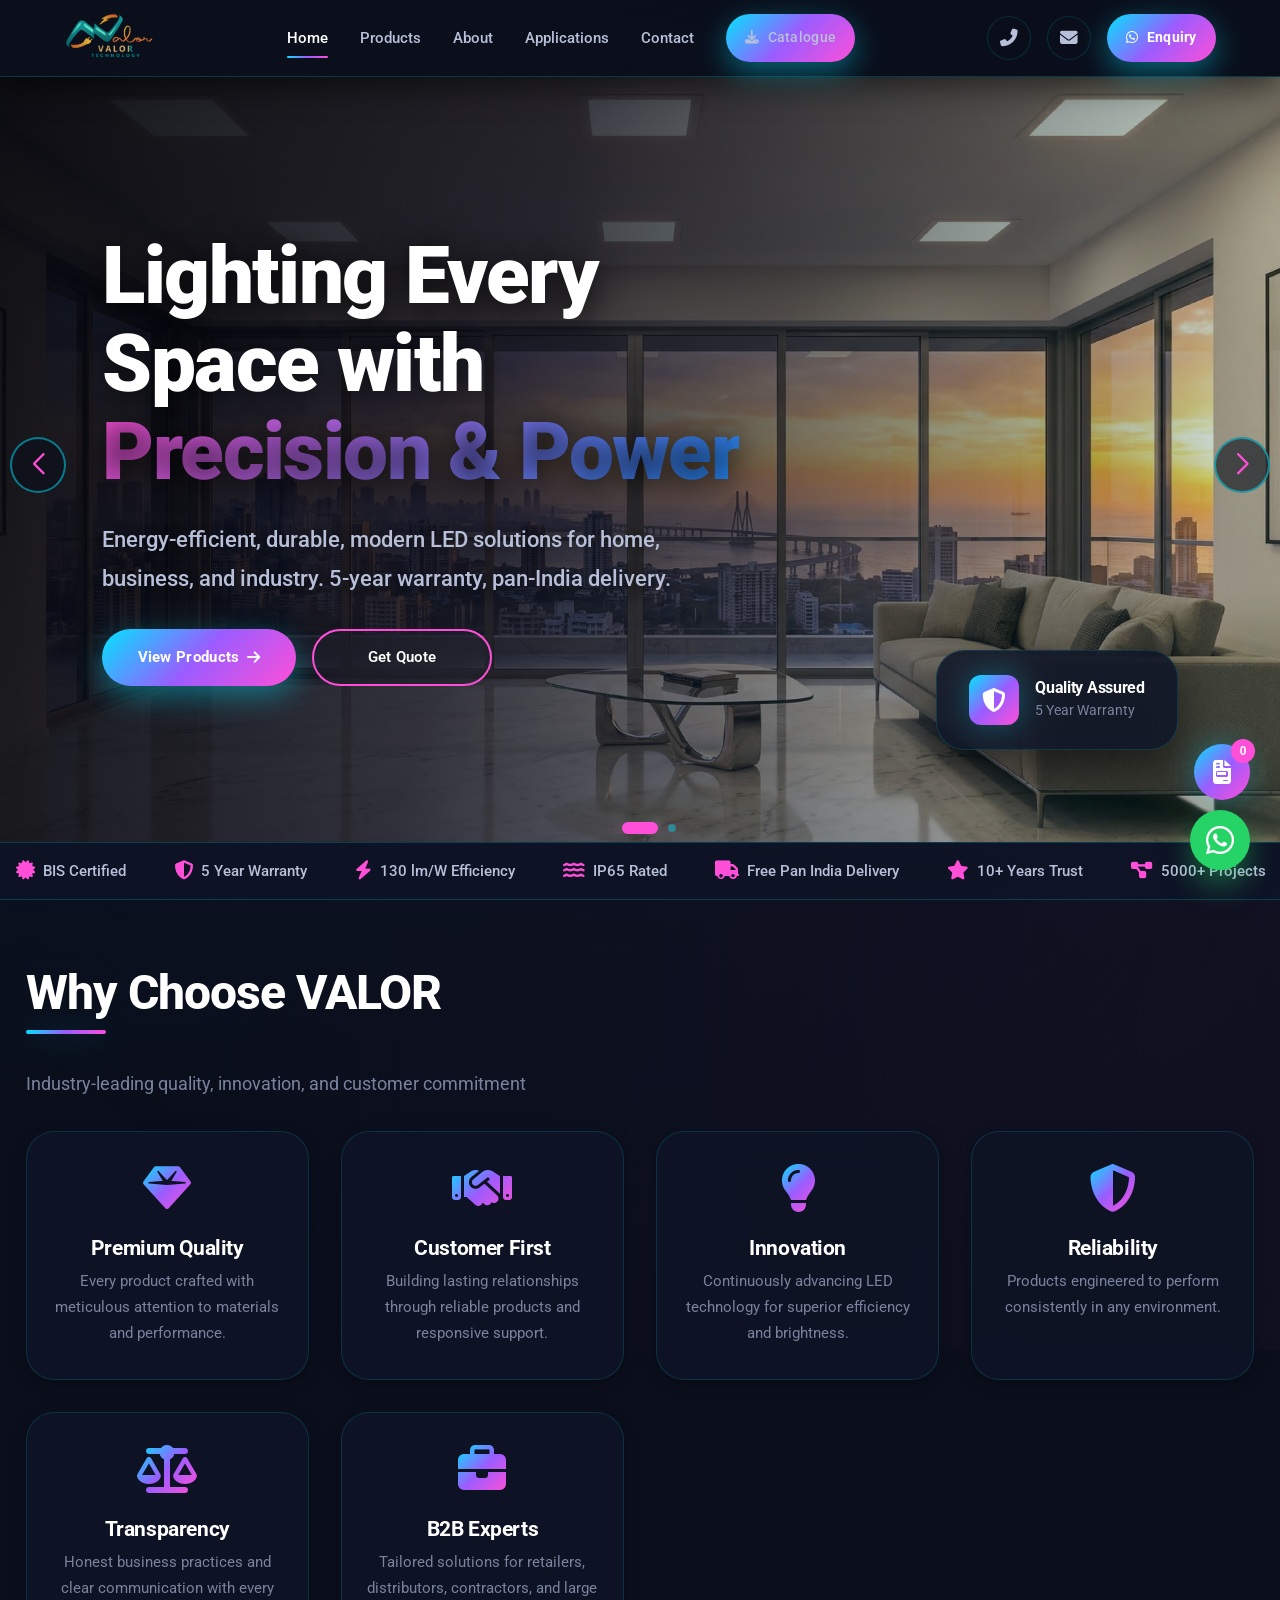
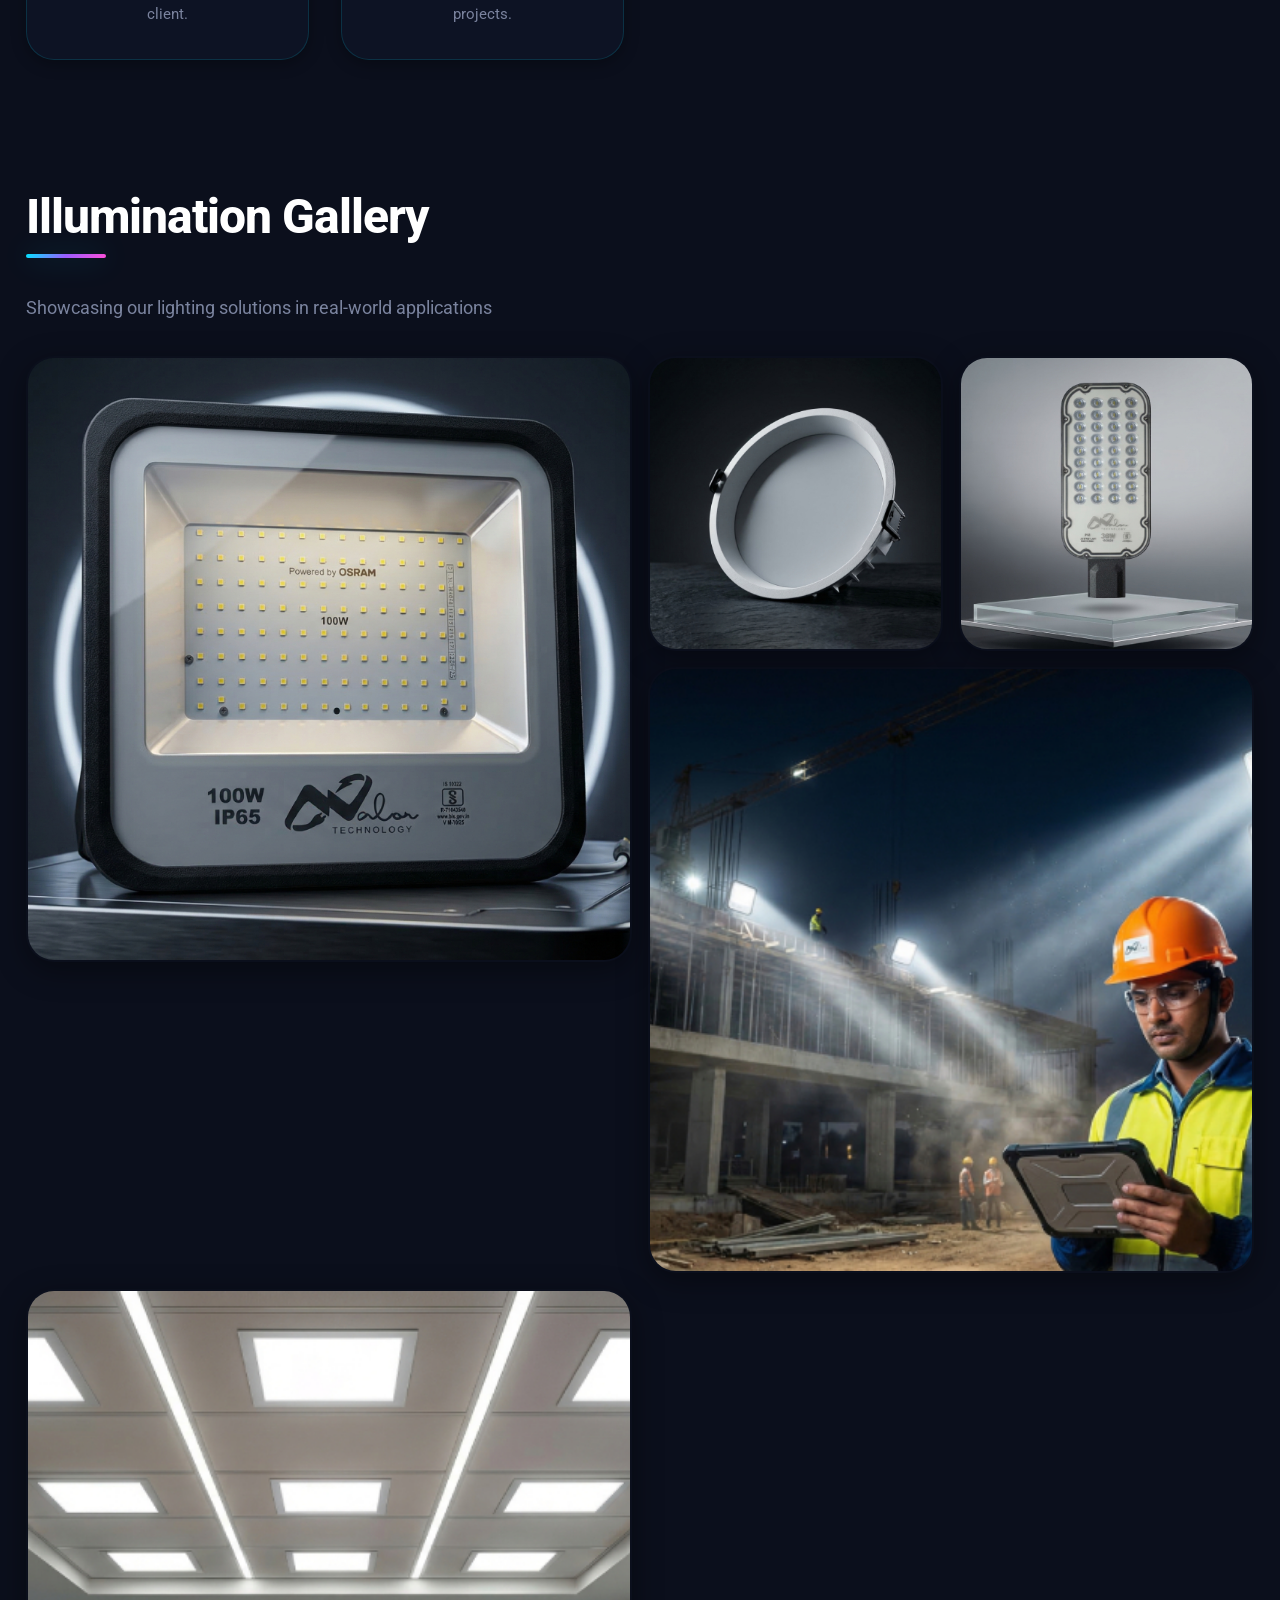
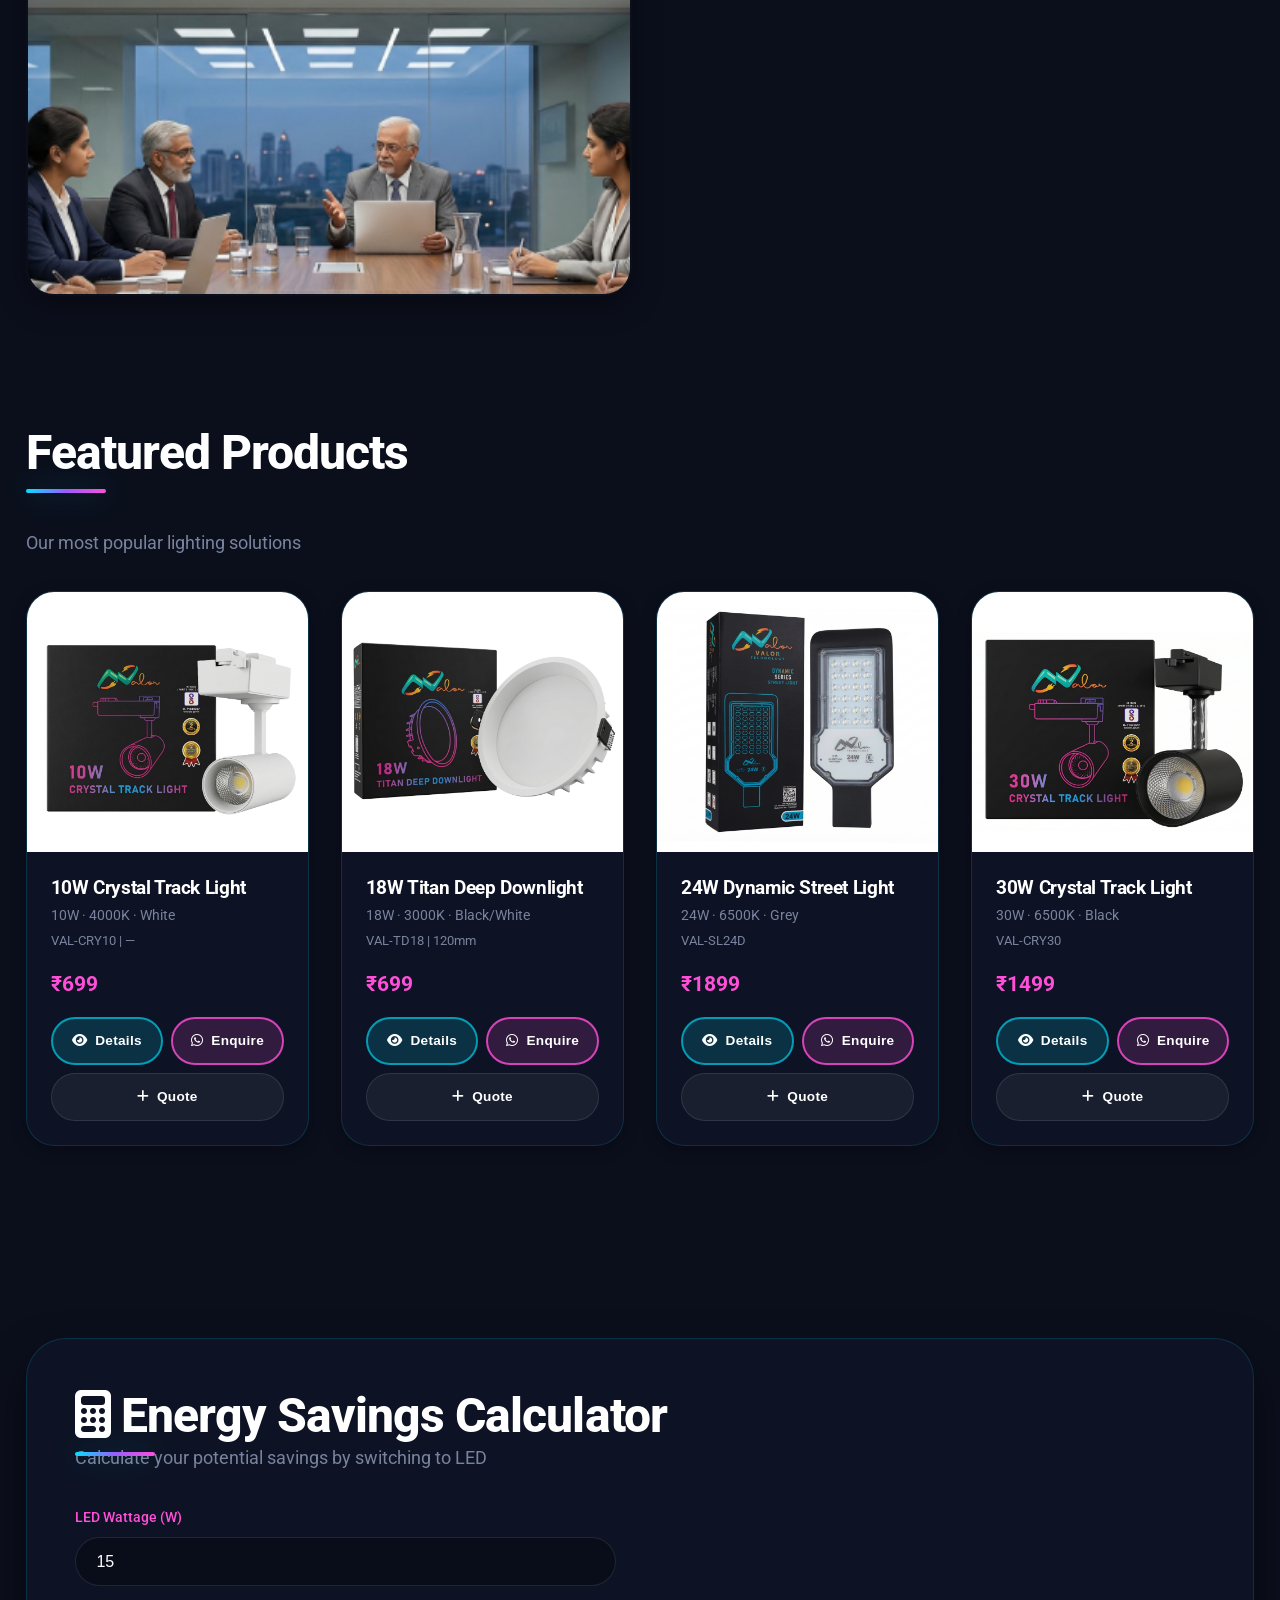
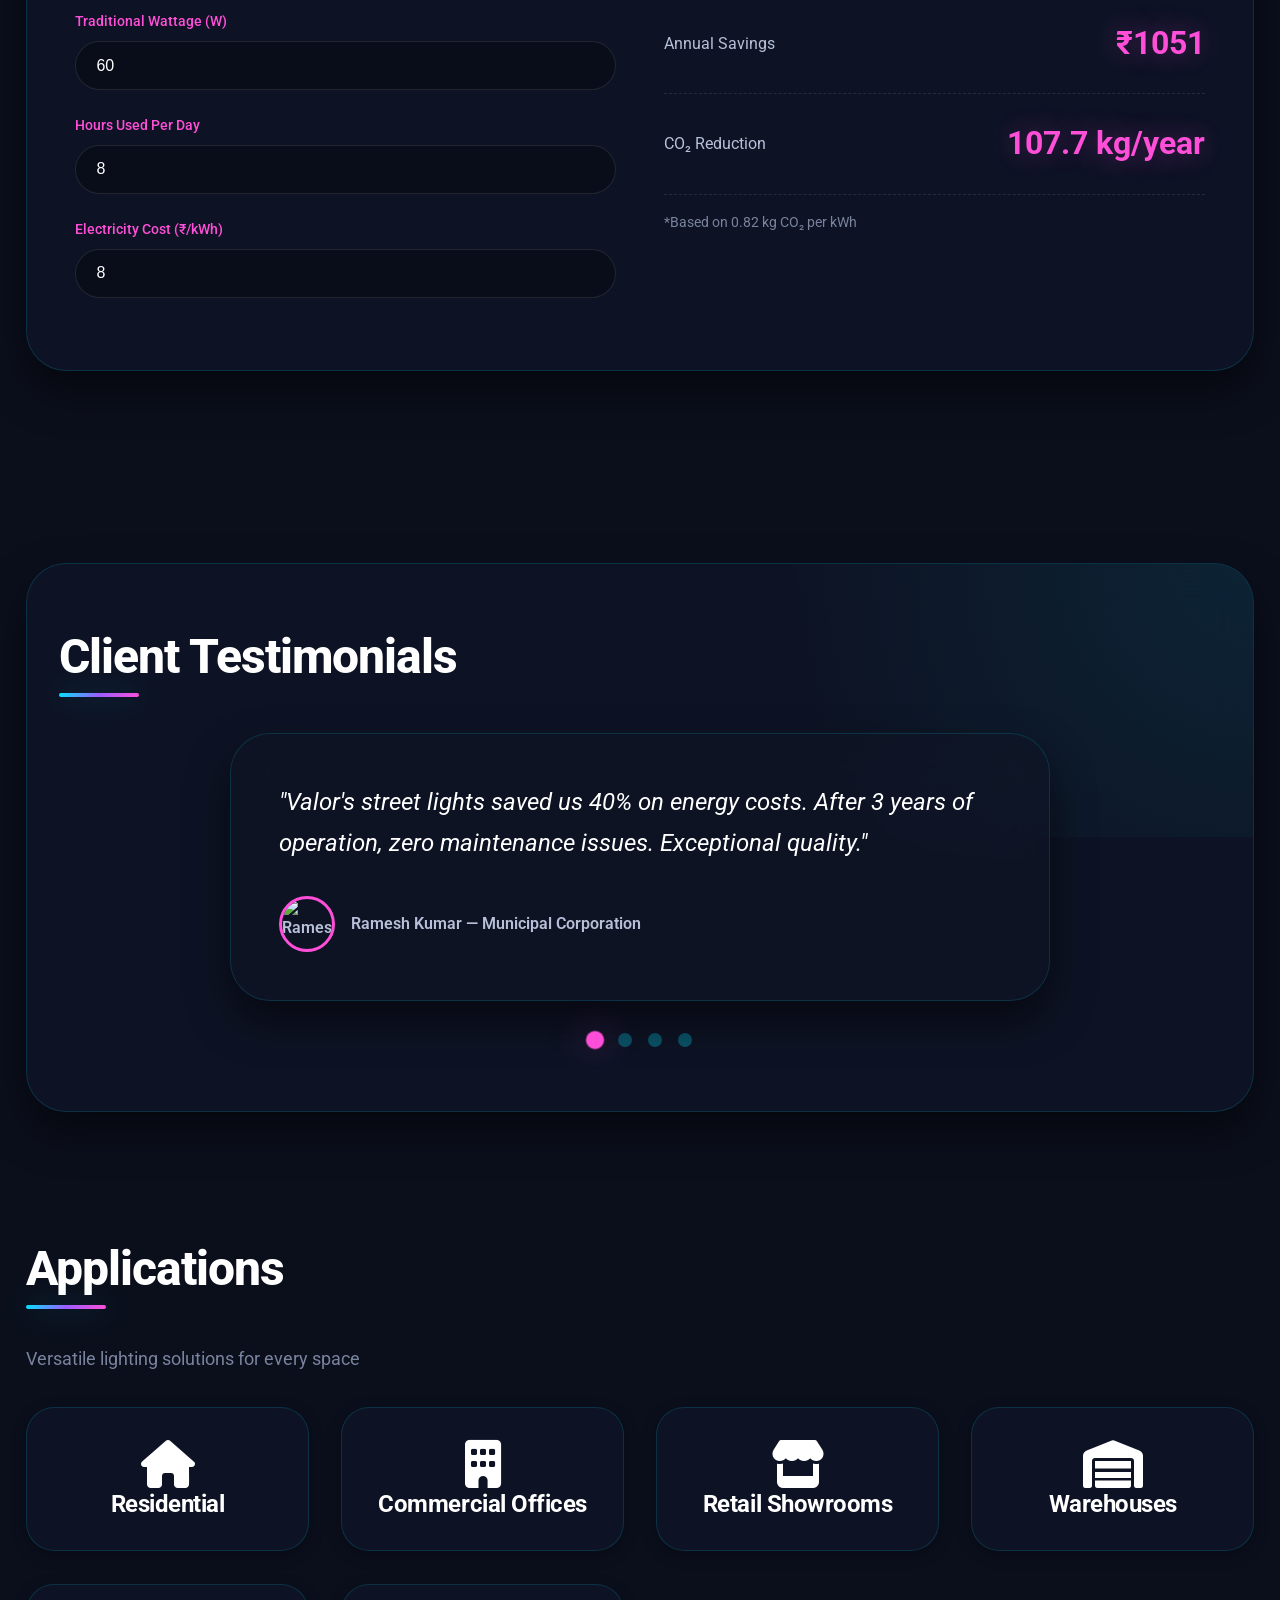
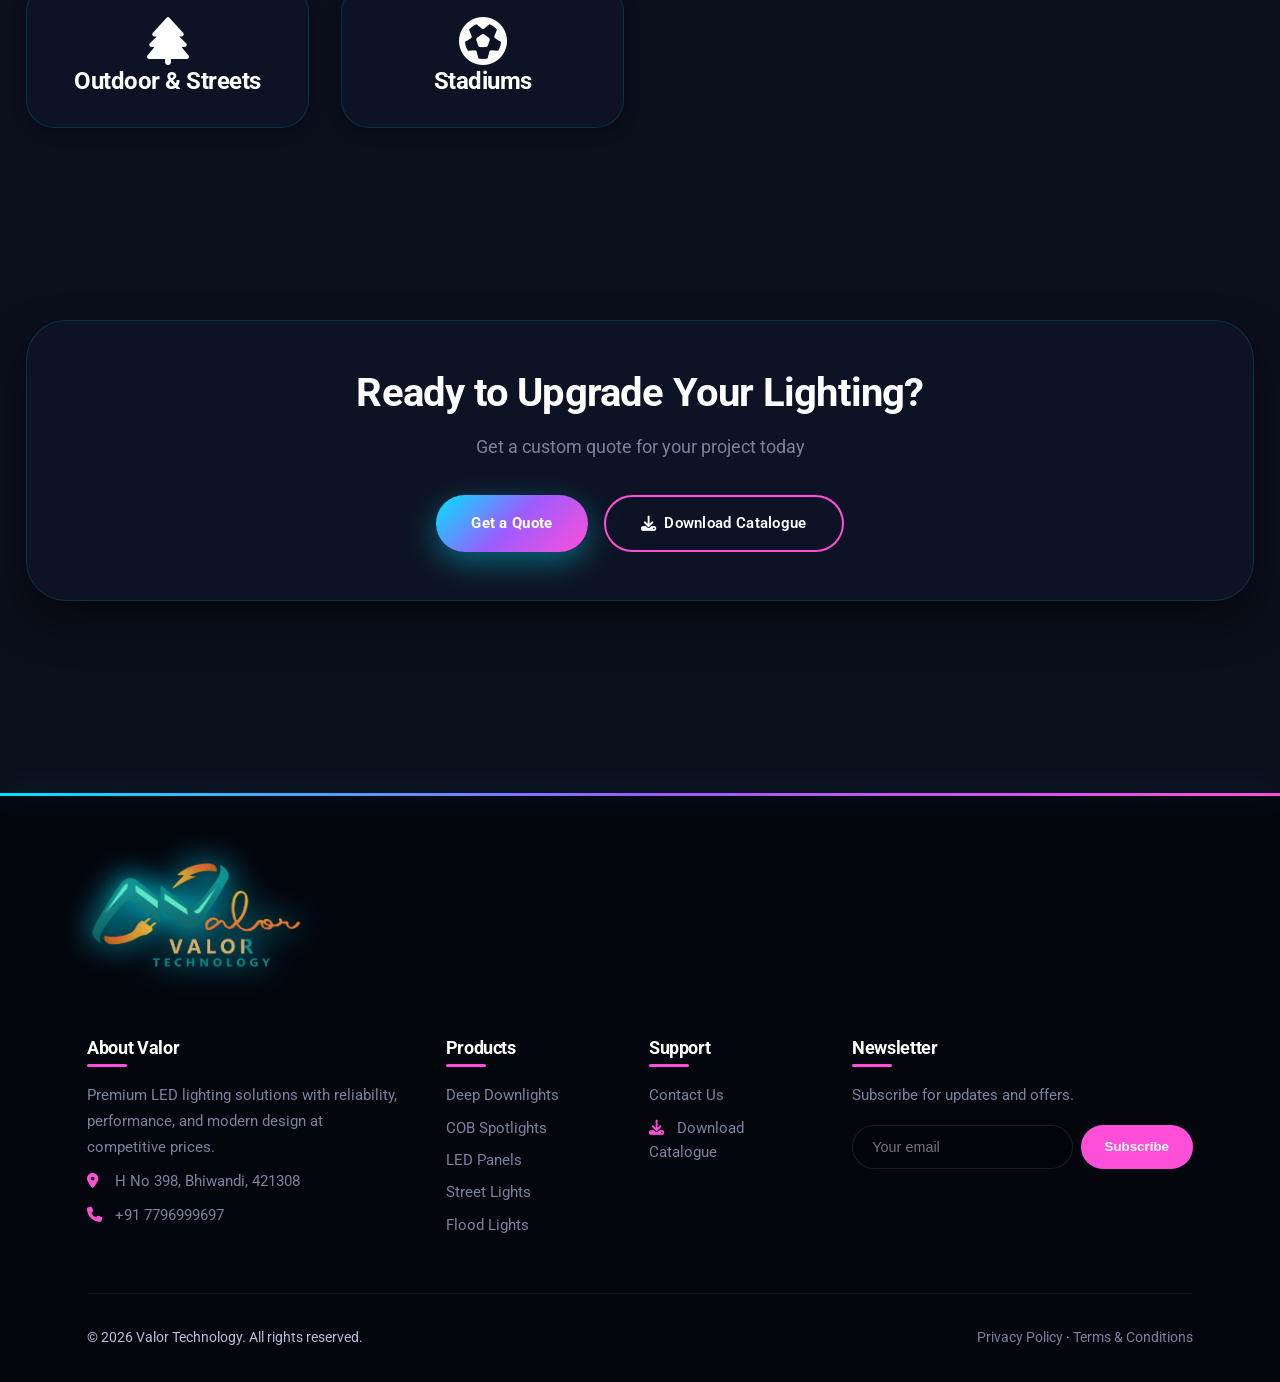
==== commit 1cd0e16e: "Update index.html" ====
--- a/index.html
+++ b/index.html
@@ -34,43 +34,47 @@
   <link rel="stylesheet" href="https://unpkg.com/aos@2.3.1/dist/aos.css" />
 
   <style>
-    /* ===== CSS CUSTOM PROPERTIES ===== */
+      /* ===== CSS CUSTOM PROPERTIES ===== */
     :root {
-      /* Primary Colors - Vibrant Gradient */
-      --primary-start: #7F00FF;
-      --primary-mid: #00D2FF;
-      --primary-end: #FF0080;
+      /* Primary Colors - New Gradient: Cyan → Purple → Pink */
+      --primary-start: #00E5FF;   /* Neon Cyan */
+      --primary-mid: #9B5CFF;     /* Neon Purple */
+      --primary-end: #FF4FD8;     /* Magenta Pink */
       --primary-gradient: linear-gradient(135deg, var(--primary-start) 0%, var(--primary-mid) 50%, var(--primary-end) 100%);
-      --primary-glow: 0 0 30px rgba(127, 0, 255, 0.3);
-
-      /* Accent Colors - Pink/Blue */
-      --accent: #FF0080;
-      --accent-light: #FF5ECC;
-      --accent-dark: #7F00FF;
-      --accent-glow: 0 0 30px rgba(255, 0, 128, 0.4);
-
-      /* Secondary - Aqua */
-      --secondary: #00D2FF;
-      --secondary-light: #5CFFF3;
-      --secondary-glow: 0 0 20px rgba(0, 210, 255, 0.3);
-
-      /* Background Colors */
-      --bg-darkest: #050a14;
-      --bg-dark: #0a1628;
-      --bg-medium: #112240;
-      --bg-card: rgba(17, 34, 64, 0.7);
-      --bg-card-hover: rgba(23, 44, 74, 0.9);
-      --bg-glass: rgba(10, 22, 40, 0.5);
+      --primary-glow: 0 0 30px rgba(0, 229, 255, 0.3);
+
+      /* Accent Colors - Pink / Electric Blue */
+      --accent: #FF4FD8;
+      --accent-light: #FF77E6;
+      --accent-dark: #9B5CFF;
+      --accent-glow: 0 0 30px rgba(255, 79, 216, 0.4);
+
+      /* Secondary - Electric Blue */
+      --secondary: #1E90FF;
+      --secondary-light: #5CB3FF;
+      --secondary-glow: 0 0 20px rgba(30, 144, 255, 0.3);
+
+      /* Background Colors - Deep Black-Blue Theme */
+      --bg-darkest: #05070E;      /* Primary Background */
+      --bg-dark: #0B0F1C;         /* Secondary Background */
+      --bg-medium: #0F1526;       /* Card Background */
+      --bg-card: rgba(15, 21, 38, 0.85);
+      --bg-card-hover: rgba(23, 33, 51, 0.95);
+      --bg-glass: rgba(11, 15, 28, 0.6);
 
       /* Text Colors */
-      --text-primary: #e6f0ff;
-      --text-secondary: #8899bb;
-      --text-muted: #556688;
-      --text-dark: #0a1628;
+      --text-primary: #FFFFFF;
+      --text-secondary: #B8C0D9;
+      --text-muted: #7A839E;
+      --text-dark: #05070E;
+
+      /* Status Colors */
+      --success-green: #1AFF6B;
+      --warning-yellow: #FFD166;
 
       /* Glass Effects */
-      --glass-border: 1px solid rgba(0, 136, 255, 0.15);
-      --glass-border-hover: 1px solid rgba(0, 212, 255, 0.5);
+      --glass-border: 1px solid rgba(0, 229, 255, 0.15);
+      --glass-border-hover: 1px solid rgba(30, 144, 255, 0.5);
       --backdrop-blur: blur(20px);
       --backdrop-blur-heavy: blur(40px);
 
@@ -78,7 +82,7 @@
       --shadow-sm: 0 4px 15px rgba(0, 0, 0, 0.3);
       --shadow-md: 0 8px 30px rgba(0, 0, 0, 0.4);
       --shadow-lg: 0 20px 40px rgba(0, 0, 0, 0.5);
-      --shadow-hover: 0 25px 50px rgba(0, 0, 0, 0.6), 0 0 30px rgba(0, 136, 255, 0.15);
+      --shadow-hover: 0 25px 50px rgba(0, 0, 0, 0.6), 0 0 30px rgba(0, 229, 255, 0.15);
 
       /* Transitions */
       --transition-fast: 0.2s cubic-bezier(0.4, 0, 0.2, 1);
@@ -134,7 +138,7 @@
       position: relative;
     }
 
-    /* Ambient background effect */
+    /* Ambient background effect using new colors */
     body::before {
       content: '';
       position: fixed;
@@ -142,9 +146,9 @@
       left: -50%;
       width: 200%;
       height: 200%;
-      background: radial-gradient(circle at 20% 20%, rgba(0, 136, 255, 0.04) 0%, transparent 50%),
-        radial-gradient(circle at 80% 80%, rgba(255, 102, 0, 0.03) 0%, transparent 50%),
-        radial-gradient(circle at 50% 50%, rgba(0, 212, 255, 0.02) 0%, transparent 60%);
+      background: radial-gradient(circle at 20% 20%, rgba(0, 229, 255, 0.04) 0%, transparent 50%),
+        radial-gradient(circle at 80% 80%, rgba(255, 79, 216, 0.03) 0%, transparent 50%),
+        radial-gradient(circle at 50% 50%, rgba(30, 144, 255, 0.02) 0%, transparent 60%);
       pointer-events: none;
       z-index: 0;
     }
@@ -258,22 +262,16 @@
       transform: scale(0.98);
     }
 
-    .btn:disabled {
-      opacity: 0.5;
-      cursor: not-allowed;
-      transform: none;
-    }
-
     .btn-primary {
       background: var(--primary-gradient);
       color: white;
-      box-shadow: 0 10px 30px rgba(0, 136, 255, 0.4);
+      box-shadow: 0 10px 30px rgba(0, 229, 255, 0.4);
       font-weight: 700;
     }
 
     .btn-primary:hover {
       transform: translateY(-4px) scale(1.02);
-      box-shadow: 0 20px 40px rgba(0, 136, 255, 0.5), 0 0 30px rgba(0, 136, 255, 0.3);
+      box-shadow: 0 20px 40px rgba(0, 229, 255, 0.5), 0 0 30px rgba(0, 229, 255, 0.3);
     }
 
     .btn-outline {
@@ -309,13 +307,13 @@
       position: sticky;
       top: 0;
       z-index: 1000;
-      background: rgba(10, 22, 40, 0.95);
+      background: rgba(11, 15, 28, 0.95);
       backdrop-filter: var(--backdrop-blur-heavy);
       padding: 0.8rem 5%;
       display: flex;
       align-items: center;
       justify-content: space-between;
-      border-bottom: 1px solid rgba(0, 136, 255, 0.2);
+      border-bottom: 1px solid rgba(0, 229, 255, 0.2);
       box-shadow: 0 10px 30px rgba(0, 0, 0, 0.5);
       gap: var(--space-md);
     }
@@ -439,7 +437,7 @@
         top: 72px;
         left: 0;
         width: 100%;
-        background: rgba(10, 22, 40, 0.98);
+        background: rgba(11, 15, 28, 0.98);
         backdrop-filter: var(--backdrop-blur-heavy);
         flex-direction: column;
         align-items: flex-start;
@@ -506,9 +504,9 @@
       position: absolute;
       inset: 0;
       background: linear-gradient(105deg, 
-        rgba(5, 10, 20, 0.95) 0%, 
-        rgba(10, 22, 40, 0.8) 40%, 
-        rgba(0, 136, 255, 0.08) 100%);
+        rgba(5, 7, 14, 0.95) 0%, 
+        rgba(11, 15, 28, 0.8) 40%, 
+        rgba(0, 229, 255, 0.08) 100%);
       z-index: 1;
     }
 
@@ -561,12 +559,12 @@
     .swiper-button-next,
     .swiper-button-prev {
       color: var(--accent) !important;
-      background: rgba(10, 22, 40, 0.6);
+      background: rgba(11, 15, 28, 0.6);
       backdrop-filter: var(--backdrop-blur);
       width: 56px !important;
       height: 56px !important;
       border-radius: 50%;
-      border: 2px solid rgba(0, 136, 255, 0.5);
+      border: 2px solid rgba(0, 229, 255, 0.5);
       transition: all var(--transition-normal);
     }
 
@@ -667,8 +665,8 @@
       backdrop-filter: var(--backdrop-blur);
       padding: var(--space-md) 0;
       overflow: hidden;
-      border-top: 1px solid rgba(0, 136, 255, 0.2);
-      border-bottom: 1px solid rgba(0, 136, 255, 0.2);
+      border-top: 1px solid rgba(0, 229, 255, 0.2);
+      border-bottom: 1px solid rgba(0, 229, 255, 0.2);
     }
 
     .marquee-content {
@@ -735,7 +733,7 @@
       height: 100%;
       background: linear-gradient(90deg, 
         transparent 0%, 
-        rgba(0, 136, 255, 0.08) 50%, 
+        rgba(0, 229, 255, 0.08) 50%, 
         transparent 100%);
       transition: left 0.6s;
     }
@@ -749,7 +747,7 @@
     .app-card:hover {
       transform: translateY(-12px) scale(1.02);
       background: var(--bg-card-hover);
-      border-color: rgba(0, 212, 255, 0.4);
+      border-color: rgba(0, 229, 255, 0.4);
       box-shadow: var(--shadow-hover);
     }
 
@@ -810,8 +808,8 @@
       position: absolute;
       inset: 0;
       background: linear-gradient(135deg, 
-        rgba(0, 136, 255, 0.3) 0%, 
-        rgba(255, 102, 0, 0.3) 100%);
+        rgba(0, 229, 255, 0.3) 0%, 
+        rgba(255, 79, 216, 0.3) 100%);
       opacity: 0;
       transition: opacity var(--transition-normal);
       z-index: 2;
@@ -824,7 +822,7 @@
     .gallery-item:hover {
       transform: scale(1.05) translateY(-8px);
       border-color: var(--primary-start);
-      box-shadow: 0 0 40px rgba(0, 136, 255, 0.3), var(--shadow-lg);
+      box-shadow: 0 0 40px rgba(0, 229, 255, 0.3), var(--shadow-lg);
     }
 
     .gallery-item img {
@@ -895,7 +893,7 @@
     .product-card:hover {
       transform: translateY(-12px) scale(1.02);
       background: var(--bg-card-hover);
-      border-color: rgba(0, 212, 255, 0.4);
+      border-color: rgba(0, 229, 255, 0.4);
       box-shadow: var(--shadow-hover);
     }
 
@@ -970,8 +968,8 @@
     }
 
     .details-btn {
-      background: rgba(0, 136, 255, 0.15);
-      border: 2px solid rgba(0, 136, 255, 0.6);
+      background: rgba(0, 229, 255, 0.15);
+      border: 2px solid rgba(0, 229, 255, 0.6);
       color: var(--text-primary);
     }
 
@@ -981,8 +979,8 @@
     }
 
     .enquire-btn {
-      background: rgba(255, 102, 0, 0.15);
-      border: 2px solid rgba(255, 102, 0, 0.8);
+      background: rgba(255, 79, 216, 0.15);
+      border: 2px solid rgba(255, 79, 216, 0.8);
       color: var(--text-primary);
     }
 
@@ -1018,7 +1016,7 @@
     .filter-btn {
       background: var(--bg-glass);
       backdrop-filter: var(--backdrop-blur);
-      border: 1px solid rgba(0, 136, 255, 0.2);
+      border: 1px solid rgba(0, 229, 255, 0.2);
       color: var(--text-secondary);
       padding: 0.6rem 1.5rem;
       border-radius: var(--radius-full);
@@ -1135,7 +1133,7 @@
       outline: none;
       border-color: var(--primary-start);
       background: rgba(0, 0, 0, 0.5);
-      box-shadow: 0 0 20px rgba(0, 136, 255, 0.2);
+      box-shadow: 0 0 20px rgba(0, 229, 255, 0.2);
     }
 
     .calc-results {
@@ -1194,7 +1192,7 @@
       right: -50%;
       width: 100%;
       height: 100%;
-      background: radial-gradient(circle, rgba(0, 136, 255, 0.08) 0%, transparent 70%);
+      background: radial-gradient(circle, rgba(0, 229, 255, 0.08) 0%, transparent 70%);
       pointer-events: none;
     }
 
@@ -1206,7 +1204,7 @@
 
     .review-slide {
       display: none;
-      background: rgba(20, 35, 60, 0.6);
+      background: rgba(15, 21, 38, 0.6);
       backdrop-filter: var(--backdrop-blur);
       border-radius: var(--radius-xl);
       padding: var(--space-2xl);
@@ -1260,7 +1258,7 @@
     .review-dot {
       width: 14px;
       height: 14px;
-      background: rgba(0, 136, 255, 0.3);
+      background: rgba(0, 229, 255, 0.3);
       border-radius: 50%;
       cursor: pointer;
       transition: all var(--transition-fast);
@@ -1292,7 +1290,7 @@
     }
 
     .info-card {
-      background: rgba(20, 35, 60, 0.5);
+      background: rgba(15, 21, 38, 0.5);
       backdrop-filter: var(--backdrop-blur);
       border-radius: var(--radius-lg);
       padding: var(--space-xl);
@@ -1332,7 +1330,7 @@
     .info-line i {
       width: 36px;
       height: 36px;
-      background: rgba(0, 136, 255, 0.1);
+      background: rgba(0, 229, 255, 0.1);
       border-radius: 50%;
       display: flex;
       align-items: center;
@@ -1364,7 +1362,7 @@
     .social-links a {
       width: 48px;
       height: 48px;
-      background: rgba(20, 35, 60, 0.8);
+      background: rgba(15, 21, 38, 0.8);
       border-radius: 50%;
       display: flex;
       align-items: center;
@@ -1383,7 +1381,7 @@
     }
 
     .contact-form {
-      background: rgba(20, 35, 60, 0.5);
+      background: rgba(15, 21, 38, 0.5);
       backdrop-filter: var(--backdrop-blur);
       border-radius: var(--radius-lg);
       padding: var(--space-xl);
@@ -1435,7 +1433,7 @@
       outline: none;
       border-color: var(--accent);
       background: rgba(0, 0, 0, 0.4);
-      box-shadow: 0 0 20px rgba(255, 102, 0, 0.2);
+      box-shadow: 0 0 20px rgba(255, 79, 216, 0.2);
     }
 
     .contact-form button {
@@ -1453,7 +1451,7 @@
       align-items: center;
       justify-content: center;
       gap: var(--space-sm);
-      box-shadow: 0 10px 25px rgba(255, 102, 0, 0.3);
+      box-shadow: 0 10px 25px rgba(255, 79, 216, 0.3);
       position: relative;
       overflow: hidden;
     }
@@ -1475,7 +1473,7 @@
 
     .contact-form button:hover {
       transform: translateY(-4px) scale(1.02);
-      box-shadow: 0 20px 40px rgba(255, 102, 0, 0.4);
+      box-shadow: 0 20px 40px rgba(255, 79, 216, 0.4);
     }
 
     @media (max-width: 768px) {
@@ -1487,7 +1485,7 @@
 
     /* ===== FOOTER ===== */
     .footer {
-      background: rgba(5, 10, 20, 0.95);
+      background: rgba(5, 7, 14, 0.95);
       backdrop-filter: var(--backdrop-blur);
       padding: var(--space-3xl) 5% var(--space-xl);
       margin-top: var(--space-3xl);
@@ -1717,7 +1715,7 @@
       border-radius: var(--radius-xl);
       padding: var(--space-2xl);
       border: var(--glass-border);
-      box-shadow: 0 0 60px rgba(0, 136, 255, 0.3);
+      box-shadow: 0 0 60px rgba(0, 229, 255, 0.3);
       position: relative;
       animation: modalPop 0.3s ease;
     }
@@ -1833,7 +1831,7 @@
     .loader-spinner {
       width: 60px;
       height: 60px;
-      border: 4px solid rgba(0, 136, 255, 0.2);
+      border: 4px solid rgba(0, 229, 255, 0.2);
       border-top-color: var(--accent);
       border-radius: 50%;
       animation: spin 1s linear infinite;
@@ -1868,7 +1866,7 @@
     }
 
     ::-webkit-scrollbar-thumb {
-      background: var(--primary-mid);
+      background: var(--primary-start);
       border-radius: var(--radius-full);
     }
 
@@ -1999,8 +1997,7 @@
       border-radius: var(--radius-sm);
       text-align: center;
       font-size: 0.9rem;
-    }
-  </style>
+    } </style>
 </head>
 
 <body>
